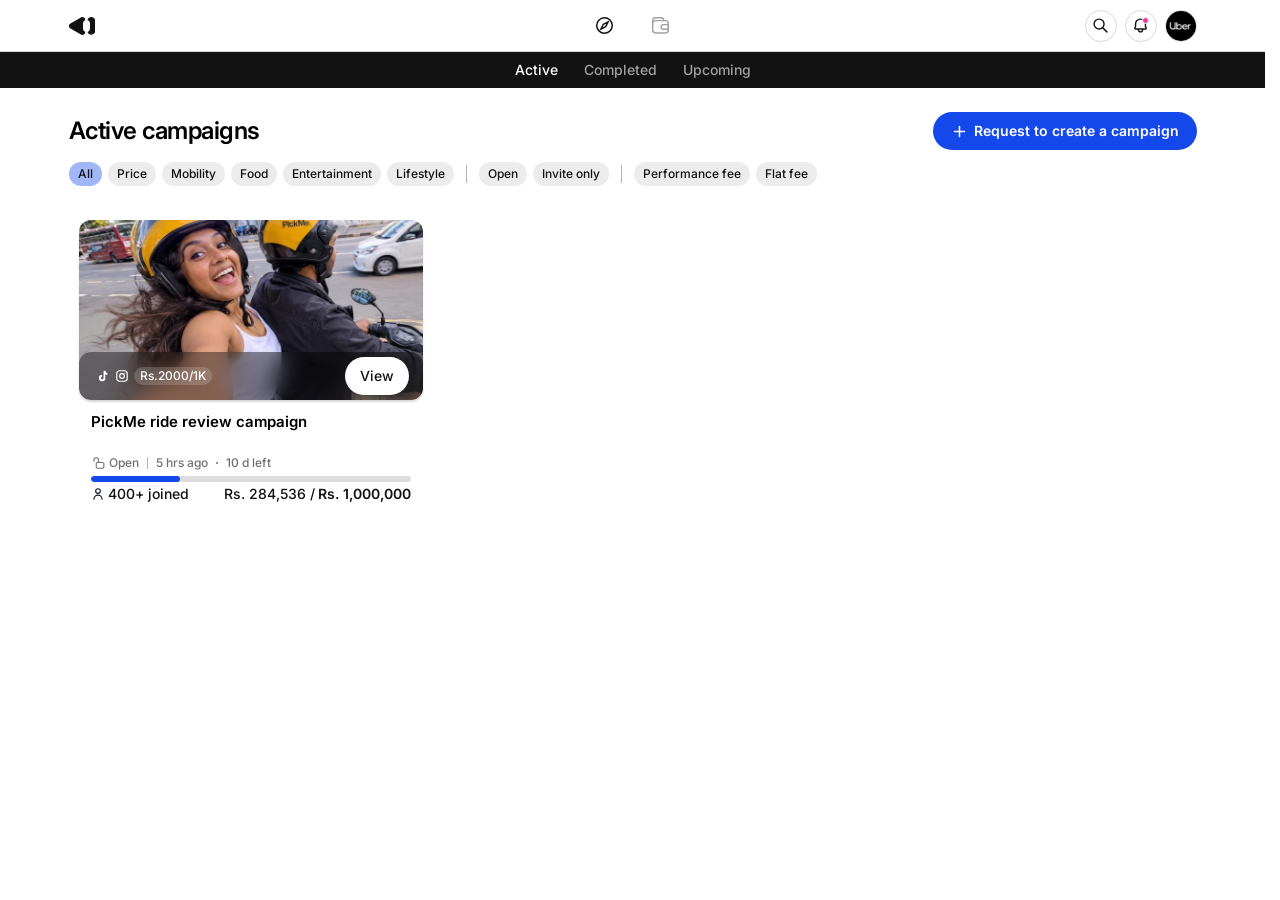
==== index.html @ 2b9e9739 "Show only the PickMe campaign The other campaigns stay in the data but are left out of the campaign " ====
<!DOCTYPE html>
<html lang="en">
<head>
<meta charset="UTF-8">
<meta name="viewport" content="width=device-width, initial-scale=1.0">
<title>Active campaigns — UGC Platform for Brands</title>
<link rel="preconnect" href="https://fonts.googleapis.com">
<link rel="preconnect" href="https://fonts.gstatic.com" crossorigin>
<link href="https://fonts.googleapis.com/css2?family=Inter:wght@400;500;600&display=swap" rel="stylesheet">
<style>
  /* =====================================================================
     Design tokens and scale — identical to the creator web app (main branch).
     ===================================================================== */
  :root{
    --grey-50:#fff; --grey-50-90:rgba(255,255,255,.9);
    --grey-100:#ececec; --grey-100-20:rgba(236,236,236,.2);
    --grey-200:#d9d9d9; --grey-400:#b3b3b3; --grey-500:#a0a0a0;
    --grey-600:#717171; --grey-700:#414141; --grey-800:#121212;
    --blue-100:#d0dafb; --blue-200:#a1b6f7; --blue-300:#7391f3; --blue-500:#1548eb; --blue-600:#123bbd; --blue-700:#0f2d8f;
    --pink-500:#f433ab;
    --font:'Inter',-apple-system,system-ui,sans-serif;

    /* desktop layout */
    --gutter:24px; --page:1128px; --header:52px; --shell:1128px;
    /* brand-only bar under the top menu (status tabs / blue notice) */
    --subbar:36px;
    /* Explore page width and gutter (same as the deployed creator web app on desktop) */
    --explore-page:1128px; --explore-gutter:24px;
    /* admin dashboard */
    --page-bg:#f6f6f6; --line:#e6e6e6; --good:#0a7d3e; --bad:#c8102e;
  }
  *{margin:0;padding:0;box-sizing:border-box;-webkit-font-smoothing:antialiased;}
  /* Reserve the scrollbar space on every page so short and long pages line up */
  html{scrollbar-gutter:stable;}
  body{background:var(--grey-50);color:var(--grey-800);font-family:var(--font);font-size:14px;line-height:20px;min-height:100dvh;}
  a{color:inherit;text-decoration:none;cursor:pointer;}
  button{font:inherit;color:inherit;background:none;border:0;cursor:pointer;}
  img{display:block;}
  svg{display:block;}

  /* Screen navigation transition — same signature as the creator app */
  @keyframes screenIn{from{opacity:0;transform:translateY(17px) scale(.988);filter:blur(5px);}to{opacity:1;transform:none;filter:blur(0);}}
  .nav-in{animation:screenIn .46s cubic-bezier(.16,1,.3,1) both;}
  @media(prefers-reduced-motion:reduce){.nav-in{animation:none;}}
  /* Phones get a "use a desktop" screen instead of the app; the mobile styles below are kept for later */
  .desk-only{display:none;}
  @media (max-width:767px){
    html{scrollbar-gutter:auto;}
    body>:not(.desk-only){display:none !important;}
    .desk-only{display:flex;flex-direction:column;align-items:center;justify-content:center;gap:12px;min-height:100vh;min-height:100dvh;padding:32px 24px;text-align:center;background:#fff;}
    .desk-only h1{font-size:22px;font-weight:600;line-height:28px;letter-spacing:-.015em;color:var(--grey-800);}
    .desk-only p{max-width:300px;font-size:15px;line-height:22px;color:var(--grey-600);}
  }

  /* ================= App shell: top menu ================= */
  .topbar{position:sticky;top:0;z-index:20;height:var(--header);display:grid;grid-template-columns:minmax(0,1fr) auto minmax(0,1fr);align-items:center;gap:16px;padding:0 max(var(--gutter),calc((100% - var(--shell)) / 2));
    background:var(--grey-50-90);-webkit-backdrop-filter:blur(16px);backdrop-filter:blur(16px);border-bottom:1px solid var(--grey-200);}
  .brand{grid-column:1;justify-self:start;display:flex;align-items:center;height:32px;color:var(--grey-800);border-radius:8px;transition:opacity .2s ease,transform .2s cubic-bezier(.16,1,.3,1);}
  .brand svg{height:18px;width:auto;aspect-ratio:269/184;}
  .brand:hover{opacity:.8;}
  .brand:active{transform:scale(.96);}
  .tnav{grid-column:2;display:flex;align-items:center;gap:4px;}
  .tnav a{width:52px;height:32px;border-radius:100px;display:flex;align-items:center;justify-content:center;color:var(--grey-500);transition:background .25s ease,color .25s ease,transform .2s cubic-bezier(.16,1,.3,1);}
  .tnav a svg{height:17px;width:auto;max-width:20px;}
  .tnav a:hover{background:var(--grey-100);color:var(--grey-700);}
  .tnav a.active{color:var(--grey-800);}
  .tnav a:active{transform:scale(.94);}
  .top-right{grid-column:3;justify-self:end;display:flex;align-items:center;gap:8px;}
  .hicon{width:32px;height:32px;border-radius:100px;display:flex;align-items:center;justify-content:center;color:var(--grey-800);position:relative;background:#fff;border:1px solid var(--grey-200);transition:background .25s ease,border-color .25s ease,transform .2s cubic-bezier(.16,1,.3,1);}
  .hicon:hover{background:var(--grey-100);}
  .hicon:active{transform:scale(.94);}
  .hicon.on{background:var(--grey-800);border-color:var(--grey-800);color:var(--grey-50);}
  .hicon svg{width:17px;height:17px;}
  .hicon[hidden]{display:none;}
  .tmenu{display:none;position:relative;}
  .tmenu-list{position:absolute;top:calc(100% + 8px);right:0;z-index:30;min-width:210px;padding:6px;display:flex;flex-direction:column;background:#fff;border:1px solid var(--grey-200);border-radius:12px;box-shadow:2px 4px 16px rgba(0,0,0,.12);
    opacity:0;visibility:hidden;transform:translateY(-4px) scale(.98);transform-origin:top right;transition:opacity .15s ease,transform .2s cubic-bezier(.16,1,.3,1),visibility 0s .2s;}
  .tmenu.open .tmenu-list{opacity:1;visibility:visible;transform:none;transition:opacity .15s ease,transform .2s cubic-bezier(.16,1,.3,1),visibility 0s;}
  .tmenu-list a{display:flex;align-items:center;gap:10px;min-height:44px;padding:0 12px;border-radius:8px;font-size:15px;font-weight:500;color:var(--grey-700);transition:background .2s ease;}
  .tmenu-list a:hover{background:var(--grey-100);}
  .tmenu-list a.on{color:var(--grey-800);font-weight:600;background:var(--grey-100);}
  .tmenu-list svg{width:18px;height:18px;flex-shrink:0;}
  .tmenu-list .badge-n{margin-left:auto;}
  .tmenu-list .badge-n[hidden]{display:none;}
  #tmenu-dot{top:4px;right:4px;}
  .tmenu.open #tmenu-dot{display:none;}
  .hicon .dot{position:absolute;top:6px;right:7px;width:7px;height:7px;border-radius:100px;background:var(--pink-500);border:1.5px solid #fff;}
  .top-av{display:block;width:32px;height:32px;border-radius:100px;object-fit:cover;border:1px solid var(--grey-200);transition:transform .2s cubic-bezier(.16,1,.3,1);}
  .top-av:active{transform:scale(.94);}
  .top-avlink{display:block;border-radius:100px;transition:box-shadow .25s ease;}
  .top-avlink:hover .top-av{border-color:var(--grey-400);}
  .top-avlink[aria-current]{box-shadow:0 0 0 2px #fff,0 0 0 3.5px var(--grey-800);}

  /* ================= Secondary bar: campaign status (same height rhythm as the top menu) ================= */
  .subnav{position:sticky;top:var(--header);z-index:19;height:var(--subbar);display:flex;align-items:center;justify-content:center;gap:4px;padding:0 var(--gutter);background:var(--grey-800);}
  .subnav a{height:26px;padding:0 11px;display:flex;align-items:center;font-size:14px;font-weight:500;line-height:20px;color:var(--grey-500);transition:color .25s ease,transform .2s cubic-bezier(.16,1,.3,1);}
  .subnav a:hover{color:var(--grey-200);}
  .subnav a.active{color:#fff;}
  .subnav a:active{transform:scale(.96);}

  /* On a campaign page the status bar becomes a blue notice */
  .viewbar{display:none;position:sticky;top:var(--header);z-index:19;min-height:var(--subbar);grid-template-columns:minmax(0,1fr) auto minmax(0,1fr);align-items:center;gap:12px;padding:0 max(var(--gutter),calc((100% - var(--shell)) / 2));background:var(--blue-500);font-size:14px;font-weight:500;line-height:20px;color:#fff;text-align:center;}
  .viewbar .msg{grid-column:2;}
  .viewbar-btn{grid-column:3;justify-self:end;display:inline-flex;align-items:center;height:26px;padding:0 11px;border:1px solid #fff;border-radius:100px;font-size:14px;font-weight:500;line-height:20px;color:#fff;white-space:nowrap;transition:background .25s ease,color .25s ease,transform .2s cubic-bezier(.16,1,.3,1);}
  .viewbar-btn:hover{background:#fff;color:var(--blue-500);}
  .viewbar-btn:active{transform:scale(.96);}
  body.viewing .subnav{display:none;}
  body.viewing .viewbar{display:grid;}

  .content{width:100%;max-width:calc(var(--page) + var(--gutter) * 2);margin:0 auto;padding:18px var(--gutter) 60px;}

  /* ================= Shared components ================= */
  .tags{display:flex;gap:9px;flex-wrap:wrap;}
  .tag{flex-shrink:0;padding:6px 9px;border-radius:100px;background:var(--grey-100);font-size:12px;font-weight:500;line-height:12px;color:var(--grey-800);white-space:nowrap;cursor:pointer;transition:background .25s ease,color .25s ease;}
  .tag.active{background:var(--blue-200);}
  .view-btn{background:var(--grey-50);padding:9px 15px;border-radius:100px;font-size:14px;font-weight:500;line-height:20px;color:var(--grey-800);box-shadow:2px 2px 9px rgba(0,0,0,.08);cursor:pointer;white-space:nowrap;flex-shrink:0;}

  .progress{height:6px;border-radius:100px;background:#ddd;overflow:hidden;}
  .progress .fill{height:6px;background:var(--blue-500);border-radius:12px;}

  /* Placeholder / empty state */
  .ph{display:flex;flex-direction:column;align-items:center;justify-content:center;text-align:center;padding:48px 24px;gap:9px;grid-column:1/-1;}
  .ph .tag2{background:var(--blue-100);color:var(--blue-700);font-size:12px;font-weight:600;padding:5px 9px;border-radius:100px;}
  .ph h2{font-size:20px;font-weight:600;color:var(--grey-800);line-height:27px;}
  .ph p{font-size:14px;line-height:20px;color:var(--grey-600);max-width:210px;}

  /* Skeleton while the feed loads */
  .sk{background:var(--grey-100);border-radius:8px;position:relative;overflow:hidden;}
  .sk::after{content:"";position:absolute;inset:0;transform:translateX(-100%);background:linear-gradient(90deg,transparent,rgba(255,255,255,.7),transparent);animation:shimmer 1.3s infinite;}
  @keyframes shimmer{to{transform:translateX(100%);}}
  .sk-card{display:flex;flex-direction:column;gap:6px;padding:9px;}
  .sk-card .img{height:180px;border-radius:12px;}
  .sk-card .l1{height:20px;width:80%;margin:12px 12px 0;}
  .sk-card .l2{height:12px;width:40%;margin:0 12px;}
  .sk-card .l3{height:6px;margin:3px 12px 12px;border-radius:100px;}

  /* ================= Campaign card ================= */
  .cardwrap{padding:9px;}
  .card-img{position:relative;height:180px;border-radius:12px;overflow:hidden;box-shadow:0 2px 2px rgba(0,0,0,.16);cursor:pointer;background:var(--grey-200);}
  .card-img>.photo{position:absolute;inset:0;width:100%;height:100%;object-fit:cover;}
  .overlaybar{position:absolute;bottom:0;left:0;right:0;height:48px;display:flex;align-items:center;justify-content:space-between;padding:0 14px 0 17px;}
  .overlaybar::before{content:"";position:absolute;inset:0;background:rgba(0,0,0,.4);border-radius:12px;z-index:0;-webkit-backdrop-filter:blur(12px);backdrop-filter:blur(12px);}
  .overlaybar>*{position:relative;z-index:1;}
  .details{display:flex;gap:5px;align-items:center;}
  .details svg{width:14px;height:14px;color:#fff;}
  .price-chip{background:var(--grey-100-20);padding:3px 6px;border-radius:12px;font-size:12px;font-weight:500;color:#fff;line-height:12px;}
  .card-content{display:flex;flex-direction:column;gap:6px;padding:12px;}
  /* Title always takes two lines so the time, progress bar and totals line up across cards */
  .card-content .ctitle{font-size:15px;font-weight:600;line-height:19px;height:38px;color:#000;cursor:pointer;display:-webkit-box;-webkit-box-orient:vertical;-webkit-line-clamp:2;line-clamp:2;overflow:hidden;}
  .card-time{display:flex;gap:8px;align-items:center;font-size:12px;font-weight:500;line-height:12px;color:var(--grey-600);}
  .card-time .dot{width:2px;height:2px;border-radius:4px;background:var(--grey-600);}
  .progress-group{display:flex;flex-direction:column;gap:3px;}
  /* Flat fee campaigns: one segment per slot (20 or fewer slots) */
  .slots{display:flex;gap:3px;height:6px;}
  .slots i{flex:1;min-width:0;border-radius:75px;background:#ddd;}
  .slots i.on{background:var(--blue-500);}
  .card-foot{display:flex;align-items:center;justify-content:space-between;font-size:14px;line-height:normal;}
  .card-foot .joined{display:flex;gap:3px;align-items:center;font-weight:500;color:var(--grey-800);}
  .card-foot .joined svg{width:14px;height:14px;color:#131927;}
  .card-foot .money{display:flex;gap:3px;align-items:center;white-space:nowrap;color:var(--grey-800);font-weight:500;}
  .card-foot .money b{font-weight:600;color:var(--grey-800);}

  /* ================= Explore: Campaigns ================= */
  .home{padding-top:6px;}
  .home-title{font-size:24px;font-weight:600;line-height:30px;letter-spacing:-.02em;color:#000;}
  /* Search reveals under the heading (toggled from the header search icon) */
  .home-search{display:grid;grid-template-rows:0fr;transition:grid-template-rows .45s cubic-bezier(.16,1,.3,1),margin-top .45s cubic-bezier(.16,1,.3,1);}
  .home-search>div{overflow:hidden;min-height:0;}
  .home-search .search{opacity:0;transform:translateY(-6px);transition:opacity .3s ease,transform .45s cubic-bezier(.16,1,.3,1);}
  .home-search.open{grid-template-rows:1fr;margin-top:12px;}
  .home-search.open .search{opacity:1;transform:none;}
  .search{display:flex;align-items:center;gap:9px;height:36px;margin:1px;padding:0 15px;border:1px solid var(--grey-400);border-radius:100px;background:#fff;transition:border-color .2s ease;}
  .search:focus-within{border-color:var(--blue-300);}
  .search svg{width:22px;height:22px;color:var(--grey-800);flex-shrink:0;}
  .search input{flex:1;min-width:0;width:100%;border:0;outline:0;background:none;font:500 14px var(--font);color:var(--grey-800);}
  .search input::placeholder{color:var(--grey-600);}
  .search input::-webkit-search-cancel-button{display:none;}
  .search kbd{font:500 12px/12px var(--font);color:var(--grey-500);padding:3px 6px;border-radius:4px;background:var(--grey-100);}
  .home .tags{margin-top:12px;gap:6px;align-items:center;}
  .home .tags .tag-sep{flex-shrink:0;width:1px;height:18px;margin:0 6px;background:var(--grey-400);}
  /* Access at the start of the timestamp line: open lock for Open, closed lock for Invite only */
  .card-access{display:flex;align-items:center;gap:4px;}
  .card-time .vsep{width:1px;height:12px;flex-shrink:0;background:var(--grey-400);}
  .card-access svg{width:14px;height:14px;flex-shrink:0;}
  .tag:active{transform:scale(.96);}

  body.explore{--page:var(--explore-page);--shell:var(--explore-page);--gutter:var(--explore-gutter);}
  .feedgrid{display:grid;grid-template-columns:repeat(3,minmax(0,1fr));gap:18px;margin-top:24px;}
  .feedgrid>.cardwrap,.feedgrid>.sk-card{background:#fff;border:1px solid transparent;border-radius:24px;}
  .feedgrid>.cardwrap{transition:transform .45s cubic-bezier(.16,1,.3,1),border-color .45s cubic-bezier(.16,1,.3,1);animation:cardIn .6s cubic-bezier(.16,1,.3,1) both;animation-delay:calc(var(--i,0) * 60ms);}
  .feedgrid>.cardwrap:hover{transform:translateY(-2px);border-color:var(--grey-200);}
  .feedgrid .view-btn{transition:transform .2s cubic-bezier(.16,1,.3,1);}
  .feedgrid .view-btn:active{transform:scale(.96);}
  @keyframes cardIn{from{opacity:0;transform:translateY(12px);}to{opacity:1;transform:none;}}
  @media(prefers-reduced-motion:reduce){.feedgrid>.cardwrap{animation:none;}}

  /* ================= Campaign page (middle column of the creator app's campaign page, main branch) ================= */
  .like-heart{cursor:pointer;display:flex;}
  .like-heart svg{transition:transform .2s ease;}
  .like-heart.liked path{fill:#FF6B4A;}
  .like-heart.liked svg{animation:heartpop .3s ease;}
  @keyframes heartpop{0%{transform:scale(1);}40%{transform:scale(1.3);}100%{transform:scale(1);}}
  .btn-questions{background:var(--blue-100);border:2px solid var(--blue-100);padding:9px 0;border-radius:8px;display:flex;align-items:center;justify-content:center;box-shadow:2px 2px 5px rgba(0,0,0,.08);cursor:pointer;width:100%;font-size:14px;font-weight:500;line-height:20px;color:var(--blue-700);}
  .cp-list{padding:12px;border-radius:8px;display:flex;flex-direction:column;gap:6px;width:100%;}
  .cp-list .row{display:flex;align-items:center;justify-content:space-between;gap:12px;font-size:14px;line-height:20px;}
  .cp-list .row .k{font-weight:500;color:var(--grey-600);}
  .cp-list .row .v{font-weight:600;color:var(--grey-800);text-align:right;white-space:nowrap;}
  .cp-list .div{height:1px;background:var(--grey-200);margin:3px 0;}
  .cp-list .social{display:flex;gap:6px;align-items:center;}
  .cp-list .social svg{width:16px;height:16px;color:var(--grey-800);}
  .wcard{background:#fff;border-radius:12px;filter:drop-shadow(2px 3px 2px rgba(0,0,0,.12));}
  .band{background:var(--grey-800);display:flex;flex-direction:column;}
  .sheet-b{background:var(--grey-50);border-radius:0 0 20px 20px;}
  .sheet-t{background:var(--grey-50);border-radius:20px 20px 0 0;}

  .cp{display:grid;grid-template-columns:minmax(0,555px);justify-content:center;align-items:start;margin:-18px auto -60px;}
  /* Main column sits between two full-height divider lines */
  .cp-main{border-left:1px solid var(--grey-200);border-right:1px solid var(--grey-200);padding-left:18px;padding-right:18px;}
  .cp-main{display:flex;flex-direction:column;min-width:0;padding-top:18px;padding-bottom:60px;}
  .cp-hero{position:relative;height:225px;border-radius:12px 12px 0 0;background:var(--grey-200);}
  .cp-brandpill{position:absolute;z-index:1;left:20px;bottom:-27px;width:54px;height:54px;border-radius:100px;border:3px solid #fff;overflow:hidden;background:#fff;}
  .cp-brandpill img{width:100%;height:100%;object-fit:cover;display:block;}
  .cp-hero>img{width:100%;height:100%;object-fit:cover;object-position:center 30%;border-radius:inherit;}
  .cp-details{display:flex;flex-direction:column;gap:9px;padding:39px 0 18px;}
  .cp-title{font-size:22px;font-weight:600;line-height:26px;letter-spacing:-.02em;color:var(--grey-800);}
  .cp-details>.cp-list{margin-top:9px;padding:6px 0 0;border-radius:0;}
  .cp-joined{display:flex;gap:6px;align-items:center;}
  .cp-avatars{display:flex;}
  .cp-avatars img{width:22px;height:22px;border-radius:12px;border:1.5px solid var(--grey-50);object-fit:cover;margin-left:-6px;background:#ddd;}
  .cp-avatars img:first-child{margin-left:0;}
  .cp-joined .count{font-size:14px;font-weight:500;color:var(--grey-600);}
  .cp-infotags{padding:18px 8px;display:flex;flex-direction:column;gap:12px;align-items:center;}
  .cp-infotags h3{font-size:15px;font-weight:600;line-height:19px;color:var(--grey-800);text-align:center;}
  .cp-tags{display:flex;flex-wrap:wrap;gap:6px;align-items:center;justify-content:center;}
  .cp-tag{background:var(--grey-200);display:flex;gap:3px;align-items:center;justify-content:center;padding:5px 9px;border-radius:100px;}
  .cp-tag svg{width:20px;height:20px;color:var(--grey-800);}
  .cp-tag span{font-size:12px;font-weight:500;line-height:12px;color:var(--grey-800);}
  .cp-event{display:flex;justify-content:center;padding:12px 18px;}
  .cp-event-card{display:flex;flex-direction:column;gap:9px;align-items:center;padding:12px 15px;}
  .cp-event-info{display:flex;flex-direction:column;align-items:center;}
  .cp-event-info .line{font-size:18px;font-weight:600;line-height:22px;color:var(--grey-50);text-align:center;}
  .cp-event-info .mut{color:var(--grey-500);}
  .cp-event-row{display:flex;gap:6px;align-items:center;justify-content:center;}
  .cp-event-ic{width:24px;height:24px;flex-shrink:0;color:var(--grey-50);}
  .cp-event-ic svg{width:24px;height:24px;}
  .cp-event-cta{display:flex;flex-direction:column;align-items:center;}
  .cp-event-cta .lbl{font-size:14px;font-weight:500;line-height:20px;color:var(--grey-500);}
  .cp-event-link{display:flex;gap:3px;align-items:center;cursor:pointer;}
  .cp-event-link span{font-size:14px;font-weight:500;line-height:20px;color:var(--blue-300);}
  .cp-event-link .ext{width:16px;height:16px;color:var(--blue-300);}
  .cp-event-link .ext svg{width:16px;height:16px;}
  .cp-reqs{padding:24px 18px 12px;display:flex;flex-direction:column;gap:24px;}
  .cp-reqs h3,.cp-createdby>h3{font-size:15px;font-weight:600;line-height:19px;color:#000;}
  .cp-sec{display:flex;flex-direction:column;gap:9px;}
  .cp-reqs p{font-size:14px;line-height:20px;color:#000;max-width:480px;}
  .cp-reqs h4{font-size:14px;font-weight:600;line-height:20px;color:var(--grey-600);margin-top:9px;}
  .cp-spec{display:grid;grid-template-columns:repeat(3,minmax(0,1fr));gap:9px;}
  .cp-spectile{background:var(--grey-100);border:1px solid var(--grey-200);border-radius:8px;padding:9px 12px;display:flex;flex-direction:column;gap:3px;}
  .cp-spectile .k{font-size:12px;line-height:16px;color:var(--grey-600);}
  .cp-spectile .v{font-size:14px;font-weight:600;line-height:20px;color:var(--grey-800);}
  .cp-plats{display:flex;flex-wrap:wrap;gap:6px;}
  .cp-plat{display:flex;gap:5px;align-items:center;padding:6px 11px;border-radius:100px;background:#fff;border:1px solid var(--grey-200);font-size:14px;font-weight:500;line-height:20px;color:var(--grey-800);}
  .cp-plat svg{width:18px;height:18px;}
  .cp-ctas{background:var(--blue-100);border-left:2px solid var(--blue-500);border-radius:0 8px 8px 0;padding:12px 15px;display:flex;flex-direction:column;gap:6px;}
  .cp-ctas p{font-style:italic;color:var(--grey-800);}
  .cp-restrict{list-style:none;counter-reset:r;display:flex;flex-direction:column;gap:8px;}
  .cp-restrict li{counter-increment:r;display:flex;gap:9px;align-items:center;font-size:14px;line-height:20px;color:var(--grey-800);}
  .cp-restrict li::before{content:counter(r);width:24px;height:24px;flex-shrink:0;border-radius:100px;background:var(--grey-100);border:1px solid var(--grey-200);display:flex;align-items:center;justify-content:center;font-size:12px;font-weight:500;color:var(--grey-600);}
  .cp-meta{display:flex;gap:6px 15px;align-items:center;flex-wrap:wrap;font-size:14px;font-weight:500;line-height:20px;color:var(--grey-600);}
  .cp-mi{display:flex;gap:5px;align-items:center;white-space:nowrap;}
  .cp-mi svg{width:16px;height:16px;}
  .cp-metaplat{display:flex;gap:9px;align-items:center;color:var(--grey-600);}
  .cp-metaplat svg{width:16px;height:16px;}
  .cp-createdby{display:flex;flex-direction:column;gap:12px;padding:24px 0 8px;}
  .cp-main>div:not(.band)>.cp-reqs{padding-left:0;padding-right:0;}
  .cp-creatorcard{display:grid;grid-template-columns:minmax(0,1fr) minmax(0,1fr);gap:12px;padding:6px 0 12px;}
  .cp-creatorcard .col{display:flex;flex-direction:column;gap:12px;}
  .cp-identity{display:flex;flex-direction:column;gap:12px;align-items:center;padding:12px 24px 3px;}
  .cp-identity .av{width:48px;height:48px;border-radius:100px;object-fit:cover;background:#fff;}
  .cp-idtext{display:flex;flex-direction:column;gap:6px;align-items:center;}
  .cp-identity .name{font-size:18px;font-weight:600;line-height:18px;color:var(--grey-800);}
  .cp-identity .since{font-size:12px;line-height:16px;color:var(--grey-600);}
  .cp-cdesc{padding:0 18px;font-size:14px;line-height:20px;color:#000;text-align:center;}
  .cp-stats{display:flex;align-items:center;justify-content:center;padding:12px 18px;}
  .cp-stat{display:flex;flex-direction:column;align-items:center;flex:1;}
  .cp-stat .big{font-size:18px;font-weight:600;color:var(--grey-800);}
  .cp-stat .lbl{font-size:14px;font-weight:500;line-height:20px;color:var(--grey-600);}
  .cp-stat-div{width:1px;height:29px;background:var(--grey-200);}
  .cp-cmetrics{display:flex;flex-direction:column;gap:6px;padding:18px 18px 6px 6px;}
  .cp-cmetrics .row{display:flex;align-items:center;justify-content:space-between;font-size:14px;line-height:20px;}
  .cp-cmetrics .row .k{font-weight:400;color:var(--grey-600);}
  .cp-cmetrics .row .v{font-weight:600;color:var(--grey-800);}
  .cp-cmetrics .div{height:1px;background:var(--grey-100);margin:3px 0;}
  .handles{display:flex;gap:12px;align-items:center;justify-content:center;flex-wrap:wrap;}
  .handle{display:flex;flex-direction:column;gap:3px;align-items:center;padding:6px;position:relative;flex-shrink:0;}
  .handle .pf{width:48px;height:48px;border-radius:100px;object-fit:cover;background:#fff;}
  .handle .badge{position:absolute;left:39px;top:0;background:#fff;padding:5px;border-radius:12px;display:flex;filter:drop-shadow(0 2px 1px rgba(0,0,0,.25));color:#121212;}
  .handle .badge svg{width:12px;height:12px;}
  .handle .fc{font-size:14px;font-weight:500;line-height:20px;color:#121212;}
  .cp-questions{padding:6px 18px 0 6px;}

  /* ================= Creator app's campaign details, scoped to the drawer (main branch of the creator web app) ================= */
  .cd-body .btn-primary{background:var(--blue-500);padding:9px 15px;border-radius:100px;display:flex;align-items:center;justify-content:center;box-shadow:2px 2px 5px rgba(0,0,0,.08);cursor:pointer;width:100%;font-size:14px;font-weight:500;line-height:20px;color:var(--grey-50);}
  .cd-body .btn-questions{background:var(--blue-100);border:2px solid var(--blue-100);padding:9px 0;border-radius:8px;display:flex;align-items:center;justify-content:center;box-shadow:2px 2px 5px rgba(0,0,0,.08);cursor:pointer;width:100%;font-size:14px;font-weight:500;line-height:20px;color:var(--blue-700);}
  .cd-body .cp-list{padding:12px;border-radius:12px;display:flex;flex-direction:column;gap:8px;width:100%;}
  .cd-body .cp-list .row{display:flex;align-items:center;justify-content:space-between;gap:16px;font-size:14px;line-height:20px;}
  .cd-body .cp-list .row .k{font-weight:500;color:var(--grey-600);}
  .cd-body .cp-list .row .v{font-weight:600;color:var(--grey-800);text-align:right;white-space:nowrap;}
  .cd-body .cp-list .div{height:1px;background:var(--grey-200);margin:0;}
  .cd-body .cp-list .social{display:flex;gap:8px;align-items:center;}
  .cd-body .cp-list .social svg{width:16px;height:16px;color:var(--grey-800);}
  .cd-body .wcard{background:#fff;border-radius:12px;filter:drop-shadow(2px 3px 2px rgba(0,0,0,.12));}
  .cd-body .band{background:var(--grey-800);display:flex;flex-direction:column;}
  .cd-body .sheet-b{background:var(--grey-50);border-radius:0 0 20px 20px;}
  .cd-body .sheet-t{background:var(--grey-50);border-radius:20px 20px 0 0;}
  .cd-body .cp{display:grid;grid-template-columns:minmax(0,1fr);column-gap:24px;row-gap:0;align-items:start;margin:-18px 0 -60px;}
  .cd-body .cp-main{display:flex;flex-direction:column;min-width:0;padding-bottom:24px;}
  .cd-body .cp-hero{position:relative;aspect-ratio:519/225;border-radius:12px;background:var(--grey-200);}
  .cd-body .cp-brandpill{position:absolute;z-index:1;left:20px;bottom:-38px;width:76px;height:76px;border-radius:100px;border:5px solid #fff;overflow:hidden;background:#fff;}
  .cd-body .cp-brandpill img{width:100%;height:100%;object-fit:cover;display:block;}
  .cd-body .cp-hero>img{position:absolute;inset:0;width:100%;height:100%;object-fit:cover;object-position:center 30%;border-radius:inherit;}
  .cd-body .cp-actions{display:flex;gap:8px;align-items:center;}
  .cd-body .cp-hero .cp-actions{position:absolute;z-index:1;top:12px;right:12px;}
  .cd-body .cp-hero .cp-round{width:36px;height:36px;border:0;box-shadow:0 2px 6px rgba(0,0,0,.16);}
  .cd-body .cp-hero .cp-round:hover{background:var(--grey-100);}
  .cd-body .cp-round{width:30px;height:30px;border-radius:100px;background:#fff;border:1px solid var(--grey-200);display:flex;align-items:center;justify-content:center;color:var(--grey-800);transition:background .2s ease,border-color .2s ease,transform .2s cubic-bezier(.16,1,.3,1);}
  .cd-body .cp-round svg{width:20px;height:20px;}
  .cd-body .cp-round:hover{background:var(--grey-100);border-color:var(--grey-400);}
  .cd-body .cp-round:active{transform:scale(.94);}
  .cd-body .cp-details{display:flex;flex-direction:column;gap:8px;padding:52px 0 0;}
  .cd-body .cp-title{font-size:22px;font-weight:600;line-height:26px;letter-spacing:-.02em;color:var(--grey-800);}
  .cd-body .cp-details>.cp-list{margin-top:16px;padding:12px 16px;border:1px solid var(--grey-200);border-radius:12px;}
  .cd-body .cp-joined{display:flex;gap:6px;align-items:center;background:var(--grey-100);padding:3px 12px 3px 3px;border-radius:100px;}
  .cd-body .cp-avatars{display:flex;}
  .cd-body .cp-avatars img{width:22px;height:22px;border-radius:12px;border:1.5px solid var(--grey-50);object-fit:cover;margin-left:-6px;background:#ddd;}
  .cd-body .cp-avatars img:first-child{margin-left:0;}
  .cd-body .cp-joined .count{font-size:14px;font-weight:500;color:var(--grey-600);}
  .cd-body .cp-infotags{padding:18px 8px;display:flex;flex-direction:column;gap:12px;align-items:center;}
  .cd-body .cp-infotags h3{font-size:15px;font-weight:600;line-height:19px;color:var(--grey-800);text-align:center;}
  .cd-body .cp-tags{display:flex;flex-wrap:wrap;gap:8px;align-items:center;justify-content:center;}
  .cd-body .cp-tag{background:var(--grey-100);display:flex;gap:4px;align-items:center;justify-content:center;padding:6px 12px 6px 8px;border-radius:100px;}
  .cd-body .cp-tag svg{width:16px;height:16px;color:var(--grey-800);}
  .cd-body .cp-tag span{font-size:12px;font-weight:500;line-height:12px;color:var(--grey-800);}
  .cd-body .cp-event{display:flex;justify-content:center;padding:12px 18px;}
  .cd-body .cp-event-card{display:flex;flex-direction:column;gap:9px;align-items:center;padding:12px 15px;}
  .cd-body .cp-event-info{display:flex;flex-direction:column;align-items:center;}
  .cd-body .cp-event-info .line{font-size:14px;font-weight:600;line-height:20px;color:var(--grey-50);text-align:center;}
  .cd-body .cp-event-info .mut{color:var(--grey-500);}
  .cd-body .cp-event-row{display:flex;gap:6px;align-items:center;justify-content:center;}
  .cd-body .cp-event-ic{width:24px;height:24px;flex-shrink:0;color:var(--grey-50);}
  .cd-body .cp-event-ic svg{width:24px;height:24px;}
  .cd-body .cp-event-cta{display:flex;flex-direction:column;align-items:center;}
  .cd-body .cp-event-cta .lbl{font-size:14px;font-weight:500;line-height:20px;color:var(--grey-500);}
  .cd-body .cp-event-link{display:flex;gap:3px;align-items:center;cursor:pointer;}
  .cd-body .cp-event-link span{font-size:14px;font-weight:500;line-height:20px;color:var(--blue-300);}
  .cd-body .cp-event-link .ext{width:16px;height:16px;color:var(--blue-300);}
  .cd-body .cp-event-link .ext svg{width:16px;height:16px;}
  .cd-body .cp-reqs{padding:24px 18px 12px;display:flex;flex-direction:column;gap:24px;}
  .cd-body .cp-reqs h3,.cd-body .cp-createdby>h3,.cd-body .cp-main>div:not(.band)>.cp-infotags h3{font-size:16px;font-weight:600;line-height:22px;color:var(--grey-800);}
  .cd-body .cp-sec{display:flex;flex-direction:column;gap:12px;}
  .cd-body .cp-reqs p{font-size:14px;line-height:20px;color:var(--grey-800);max-width:480px;}
  .cd-body .cp-reqs h4{font-size:14px;font-weight:600;line-height:20px;color:var(--grey-800);margin-top:12px;}
  .cd-body .cp-spec{display:grid;grid-template-columns:repeat(3,minmax(0,1fr));gap:8px;}
  .cd-body .cp-spectile{background:#fff;border:1px solid var(--grey-200);border-radius:12px;padding:12px;display:flex;flex-direction:column;gap:4px;}
  .cd-body .cp-spectile .k{font-size:12px;font-weight:500;line-height:16px;color:var(--grey-600);}
  .cd-body .cp-spectile .v{font-size:14px;font-weight:600;line-height:20px;color:var(--grey-800);}
  .cd-body .cp-plats{display:flex;flex-wrap:wrap;gap:8px;}
  .cd-body .cp-plat{display:flex;gap:6px;align-items:center;padding:6px 12px;border-radius:100px;background:#fff;border:1px solid var(--grey-200);font-size:14px;font-weight:500;line-height:20px;color:var(--grey-800);}
  .cd-body .cp-plat svg{width:16px;height:16px;}
  .cd-body .cp-ctas{background:var(--blue-100);border-left:2px solid var(--blue-500);border-radius:0 12px 12px 0;padding:12px 16px;display:flex;flex-direction:column;gap:8px;}
  .cd-body .cp-ctas p{font-style:italic;color:var(--grey-800);}
  .cd-body .cp-restrict{list-style:none;counter-reset:r;display:flex;flex-direction:column;gap:8px;}
  .cd-body .cp-restrict li{counter-increment:r;display:flex;gap:12px;align-items:center;font-size:14px;line-height:20px;color:var(--grey-800);}
  .cd-body .cp-restrict li::before{content:counter(r);width:24px;height:24px;flex-shrink:0;border-radius:100px;background:var(--grey-100);border:1px solid var(--grey-200);display:flex;align-items:center;justify-content:center;font-size:12px;font-weight:500;color:var(--grey-600);}
  .cd-body .cp-meta{display:flex;gap:8px 16px;align-items:center;flex-wrap:wrap;font-size:14px;font-weight:500;line-height:20px;color:var(--grey-600);}
  .cd-body .cp-mi{display:flex;gap:8px;align-items:center;white-space:nowrap;}
  .cd-body .cp-mi svg{width:16px;height:16px;}
  .cd-body .cp-mi .dot{width:4px;height:4px;border-radius:4px;background:var(--grey-400);flex-shrink:0;}
  .cd-body .cp-meta .vsep{width:1px;height:14px;background:var(--grey-400);flex-shrink:0;}
  .cd-body .cp-createdby{display:flex;flex-direction:column;gap:12px;padding:24px 0 0;}
  .cd-body .cp-join{padding-top:24px;}
  .cd-body .cp-main>div:not(.band)>.cp-reqs{padding-left:0;padding-right:0;}
  .cd-body .cp-main>div:not(.band)>.cp-infotags{padding:24px 0 0;align-items:flex-start;}
  .cd-body .cp-main>div:not(.band)>.cp-infotags .cp-tags{justify-content:flex-start;}
  .cd-body .cp-main>div:not(.band)>.cp-reqs{padding-top:24px;padding-bottom:0;}
  .cd-body .cp-creatorcard{filter:none;border:1px solid var(--grey-200);display:grid;grid-template-columns:minmax(0,1fr) minmax(0,1fr);gap:24px;padding:16px;}
  .cd-body .cp-creatorcard .col{display:flex;flex-direction:column;gap:16px;}
  .cd-body .cp-identity{display:flex;flex-direction:column;gap:12px;align-items:center;padding-top:8px;}
  .cd-body .cp-identity .av{width:48px;height:48px;border-radius:100px;object-fit:cover;background:#fff;}
  .cd-body .cp-idtext{display:flex;flex-direction:column;gap:4px;align-items:center;}
  .cd-body .cp-identity .name{font-size:16px;font-weight:600;line-height:22px;color:var(--grey-800);}
  .cd-body .cp-identity .since{font-size:12px;line-height:16px;color:var(--grey-600);}
  .cd-body .cp-cdesc{font-size:14px;line-height:20px;color:var(--grey-800);text-align:center;}
  .cd-body .cp-stats{display:flex;align-items:center;justify-content:center;padding:8px 0;}
  .cd-body .cp-stat{display:flex;flex-direction:column;align-items:center;flex:1;}
  .cd-body .cp-stat .big{font-size:16px;font-weight:600;line-height:22px;color:var(--grey-800);}
  .cd-body .cp-stat .lbl{font-size:12px;font-weight:500;line-height:16px;color:var(--grey-600);}
  .cd-body .cp-stat-div{width:1px;height:32px;background:var(--grey-200);}
  .cd-body .handles{display:flex;gap:12px;align-items:center;justify-content:center;flex-wrap:wrap;}
  .cd-body .handle{display:flex;flex-direction:column;gap:4px;align-items:center;padding:4px;position:relative;flex-shrink:0;}
  .cd-body .handle .pf{width:48px;height:48px;border-radius:100px;object-fit:cover;background:#fff;}
  .cd-body .handle .badge{position:absolute;left:39px;top:0;background:#fff;padding:5px;border-radius:12px;display:flex;filter:drop-shadow(0 2px 1px rgba(0,0,0,.25));color:#121212;}
  .cd-body .handle .badge svg{width:12px;height:12px;}
  .cd-body .handle .fc{font-size:12px;font-weight:500;line-height:16px;color:var(--grey-800);}
  .cd-body .cp-questions{margin-top:auto;}
  .cd-body .cp-questions .btn-questions{border-radius:100px;box-shadow:none;}
  /* Undo the brand creator page's own rules that would otherwise reach into the drawer */
  .cd-body .cp-main{border:0;}
  .cd-body .cp-hero{height:auto;}
  .cd-body .cp-identity{padding:8px 0 0;}
  .cd-body .cp-cdesc{padding:0;}
  .cd-body .cp-questions{padding:0;}

  /* ================= Campaign drawer: "View as creator" (same drawer as the creator app) ================= */
  .cdrawer{position:fixed;inset:0;z-index:40;}
  .cdrawer[hidden]{display:none;}
  .cd-scrim{position:absolute;inset:0;background:rgba(0,0,0,.4);opacity:0;transition:opacity .35s ease;}
  .cd-panel{position:absolute;top:0;right:0;bottom:0;width:min(1080px,calc(100% - 64px));background:var(--grey-50);display:flex;flex-direction:column;
    box-shadow:-8px 0 32px rgba(0,0,0,.16);transform:translateX(100%);transition:transform .45s cubic-bezier(.16,1,.3,1);outline:none;}
  .cdrawer.open .cd-scrim{opacity:1;}
  .cdrawer.open .cd-panel{transform:none;}
  /* Blue bar, like the creator view's notice: back to the admin view on the left, the notice centred */
  .cd-bar{flex-shrink:0;display:grid;grid-template-columns:minmax(0,1fr) auto minmax(0,1fr);align-items:center;gap:16px;height:52px;padding:0 24px;background:var(--blue-500);}
  .cd-back{justify-self:start;display:inline-flex;align-items:center;gap:6px;padding:6px 6px 6px 0;font-size:14px;font-weight:500;line-height:20px;color:var(--grey-200);transition:color .2s ease;}
  .cd-back svg{width:20px;height:20px;flex-shrink:0;transition:transform .25s cubic-bezier(.16,1,.3,1);}
  .cd-back:hover{color:#fff;}
  .cd-back:hover svg{transform:translateX(-2px);}
  .cd-as{font-size:14px;font-weight:500;line-height:20px;color:#fff;white-space:nowrap;}
  .cd-body{flex:1;overflow-y:auto;overscroll-behavior:contain;}
  .cd-body .cp.cp-solo{grid-template-columns:minmax(0,1fr) 320px;margin:0;}
  .cd-body .cp-solo .cp-main{grid-row:1;padding:24px 24px 32px;}
  .cd-body .cp-rail{grid-column:2;grid-row:1;align-self:stretch;border-left:1px solid var(--grey-200);padding:24px;display:flex;flex-direction:column;}
  .cd-body .cp-rail .cp-createdby{padding-top:0;}
  .cd-body .cp-rail .cp-creatorcard{display:flex;flex-direction:column;gap:16px;}
  .cd-body .cp-rail .cp-creatorcard .col{display:contents;}
  .cd-body .cp-rail .cp-questions{margin-top:0;align-self:stretch;}
  .cd-body .cp-rail .btn-questions{padding:9px 16px;text-align:center;}
  .cd-body .cp-rail .cp-join{padding-top:16px;}
  body.cdrawer-open{overflow:hidden;}
  @media (max-width:1023px){
    .cd-body .cp.cp-solo{grid-template-columns:minmax(0,1fr);}
    .cd-body .cp-rail{grid-column:1;grid-row:2;border-left:0;border-top:1px solid var(--grey-200);}
  }
  @media(prefers-reduced-motion:reduce){.cd-scrim,.cd-panel,.pd-panel{transition:none;}}

  /* ================= Creator profile drawer (from the right) ================= */
  .pdrawer{position:fixed;inset:0;z-index:40;}
  .pdrawer[hidden]{display:none;}
  .pdrawer.open .cd-scrim{opacity:1;}
  .pd-panel{position:absolute;top:0;right:0;bottom:0;width:min(440px,calc(100% - 64px));background:#fff;display:flex;flex-direction:column;
    box-shadow:-8px 0 32px rgba(0,0,0,.16);transform:translateX(100%);transition:transform .45s cubic-bezier(.16,1,.3,1);outline:none;}
  .pdrawer.open .pd-panel{transform:none;}
  /* Built from the dashboard's own parts: .dh heading, .hicon close, .adm-sec sections, .adm-creator rows, .adm-follow counts, .tiles */
  .pd-head{flex-shrink:0;align-items:center;padding:20px 24px;border-bottom:1px solid var(--line);}
  .pd-body{flex:1;overflow-y:auto;overscroll-behavior:contain;padding:24px 24px 32px;display:flex;flex-direction:column;gap:18px;}
  .pd-who{flex-direction:column;text-align:center;}
  .pd-panel .pd-who img{width:96px;height:96px;border-radius:100px;object-fit:cover;background:var(--grey-200);}
  .pd-panel .pd-who .name{margin-top:4px;font-size:20px;line-height:26px;}
  .pd-who .adm-handle:hover{color:var(--blue-500);text-decoration:underline;}
  .pd-who .adm-follow{justify-content:center;}
  .pd-body .tiles{grid-template-columns:repeat(2,minmax(0,1fr));gap:0;margin-top:0;}
  /* No boxes in the drawer: the two numbers sit side by side with a vertical line between them */
  .pd-body .tile{padding:4px 0 4px 20px;border:0;border-radius:0;}
  .pd-body .tile:first-child{padding-left:0;}
  .pd-body .tile+.tile{border-left:1px solid var(--line);}
  .pd-brands{display:flex;flex-direction:column;gap:12px;}
  .pd-brands img{border:1px solid var(--line);background:#fff;}

  /* ================= Admin dashboard: campaign card + sub menu on the left, section on the right ================= */
  body.dash{background:var(--page-bg);--subbar:0px;}
  body.dash .subnav{display:none;}
  .dsh{display:grid;grid-template-columns:264px minmax(0,1fr);gap:24px;align-items:start;padding-top:6px;}
  .dcard{background:#fff;border:1px solid var(--line);border-radius:12px;}
  .dsh-side{position:sticky;top:calc(var(--header) + var(--subbar) + 24px);overflow:hidden;}
  .dsh-cover{position:relative;height:92px;background:var(--grey-200);}
  .dsh-cover>img{width:100%;height:100%;object-fit:cover;object-position:center 35%;}
  .dsh-id{display:flex;flex-direction:column;align-items:flex-start;gap:8px;padding:18px;}
  .dsh-title{font-size:18px;font-weight:600;line-height:23px;letter-spacing:-.015em;color:var(--grey-800);text-wrap:balance;}
  /* Title with its timestamps tucked right under it */
  .dsh-head{display:flex;flex-direction:column;gap:4px;}
  /* Status, who can join and how creators are paid, one per line; markers share a 15px column so labels align */
  .dsh-terms{display:flex;flex-direction:column;align-items:flex-start;gap:6px;margin-top:4px;font-size:12px;font-weight:400;line-height:16px;color:var(--grey-800);}
  .dsh-terms span{display:inline-flex;align-items:center;gap:6px;}
  .dsh-terms svg{width:15px;height:15px;flex:none;color:var(--grey-600);}
  .dsh-when{display:flex;flex-wrap:wrap;align-items:center;gap:0 6px;font-size:12px;font-weight:500;line-height:16px;color:var(--grey-600);}
  .dsh-when i{width:3px;height:3px;border-radius:100px;background:currentColor;}
  /* Status as coloured text with a matching dot, no pill */
  .dsh-status{display:inline-flex;align-items:center;gap:6px;font-size:14px;font-weight:600;line-height:20px;color:var(--blue-500);text-transform:capitalize;}
  .dsh-status::before{content:"";width:8px;height:8px;border-radius:100px;background:currentColor;}
  .dsh-status.active{color:var(--good);}
  .dsh-status.completed{color:var(--grey-600);}
  .dsh-terms .dsh-status::before{margin:0 3.5px;}
  .dsh-viewas{display:inline-flex;align-items:center;gap:7px;height:34px;margin-top:6px;padding:0 15px 0 12px;border:1px solid var(--grey-800);border-radius:100px;font-size:14px;font-weight:600;color:var(--grey-800);transition:background .2s ease,transform .2s cubic-bezier(.16,1,.3,1);}
  .dsh-viewas svg{width:17px;height:17px;}
  .dsh-viewas:hover{background:var(--grey-100);}
  .dsh-viewas:active{transform:scale(.96);}
  .dsh-menu{display:flex;flex-direction:column;padding:8px 0;border-top:1px solid var(--line);}
  .dsh-menu a{display:flex;align-items:center;justify-content:space-between;gap:8px;min-height:44px;padding:0 18px 0 15px;border-left:3px solid transparent;font-size:15px;font-weight:500;line-height:20px;color:var(--grey-700);white-space:nowrap;transition:background .2s ease,color .2s ease;}
  .dsh-menu a:hover{background:var(--page-bg);color:var(--grey-800);}
  .dsh-menu a.on{border-left-color:var(--blue-500);color:var(--blue-600);font-weight:600;}
  .badge-n{min-width:20px;height:20px;padding:0 6px;border-radius:100px;display:inline-flex;align-items:center;justify-content:center;background:var(--pink-500);color:#fff;font-size:12px;font-weight:600;font-variant-numeric:tabular-nums;}

  .dsh-bar,.dsh-scrim,.dsh-close{display:none;}
  .dsh-main{display:flex;flex-direction:column;gap:18px;min-width:0;}
  .dsh-main>.dcard,#fin-month>.dcard{padding:24px;}
  .dh{display:flex;align-items:flex-start;justify-content:space-between;gap:12px;}
  .dh h2{font-size:20px;font-weight:600;line-height:26px;letter-spacing:-.015em;color:var(--grey-800);}
  .dh p{margin-top:2px;font-size:14px;line-height:20px;color:var(--grey-600);}
  .dh .count{font-size:14px;font-weight:500;color:var(--grey-600);white-space:nowrap;}
  /* Invitations: creator list with select all, tier filter and search, one row per creator */
  .inv-list{margin-top:18px;border:1px solid var(--line);border-radius:12px;}
  .collab-empty{margin-top:18px;padding:36px 18px;gap:12px;border:1px solid var(--line);border-radius:12px;}
  .collab-empty .ic{width:48px;height:48px;color:var(--grey-600);}
  .collab-empty .ic svg{width:100%;height:100%;}
  .collab-empty .btn{margin-top:6px;}
  .inv-bar{border-radius:11px 11px 0 0;}
  #inv-rows>:last-child{border-radius:0 0 11px 11px;}
  .inv-bar{display:flex;align-items:center;gap:16px;min-height:62px;padding:10px 12px 10px 18px;background:#f6f6f6;border-bottom:1px solid var(--line);}
  .inv-bar .an-plat-btn{background:none;color:var(--grey-800);padding:0 10px;}
  .inv-bar .an-plat-btn:hover{background:var(--grey-100);}
  .inv-bar .search{width:260px;flex-shrink:1;margin:0 0 0 auto;background:#fff;}
  .inv-bar .search svg{width:16px;height:16px;flex-shrink:0;color:var(--grey-600);}
  .inv-row{display:flex;align-items:center;gap:14px;min-height:76px;padding:12px 12px 12px 18px;background:#fff;}
  .inv-row+.inv-row{border-top:1px solid var(--line);}
  .inv-row img{width:42px;height:42px;flex-shrink:0;border-radius:50%;object-fit:cover;background:var(--grey-100);}
  .inv-row .t{flex:1;min-width:0;}
  .inv-row .t a{display:block;font-size:14px;font-weight:600;line-height:20px;color:var(--blue-500);overflow:hidden;text-overflow:ellipsis;white-space:nowrap;}
  .inv-row .t a:hover{text-decoration:underline;}
  /* Email and tier on one line: a long email shortens, the tier always shows */
  .inv-row .t .sub{display:flex;margin-top:1px;font-size:12px;line-height:16px;color:var(--grey-600);white-space:nowrap;}
  .inv-row .t .sub span:first-child{min-width:0;overflow:hidden;text-overflow:ellipsis;}
  .inv-row .t .sub span+span{flex-shrink:0;}
  /* Pending invites: label in the middle of the row, with a button to copy the invite link */
  .inv-pend{flex:1;display:flex;align-items:center;gap:6px;min-width:0;font-size:12px;line-height:16px;color:var(--grey-600);white-space:nowrap;}
  .inv-pend button{width:30px;height:30px;display:inline-flex;align-items:center;justify-content:center;border-radius:8px;color:var(--grey-700);transition:background .2s ease;}
  .inv-pend button:hover{background:var(--grey-100);}
  .inv-pend svg{width:18px;height:18px;}
  /* Flat fee campaigns: the amount agreed with each creator, in a fixed-width column after the pending invite */
  .inv-amt{width:120px;flex-shrink:0;text-align:right;white-space:nowrap;}
  .inv-amt b{display:block;font-size:14px;font-weight:600;line-height:20px;color:var(--grey-800);font-variant-numeric:tabular-nums;}
  .inv-amt span{display:block;margin-top:1px;font-size:12px;line-height:16px;color:var(--grey-600);}
  .inv-bar .an-plat+.an-plat{margin-left:-12px;}
  .inv-del{width:40px;height:40px;flex-shrink:0;display:inline-flex;align-items:center;justify-content:center;border:1px solid var(--line);border-radius:8px;background:#f6f6f6;color:var(--bad);transition:background .2s ease,border-color .2s ease;}
  .inv-del:hover{background:#fdecee;border-color:#f5c2c9;}
  .inv-del svg{width:18px;height:18px;}
  .inv-none{padding:36px 18px;background:#fff;text-align:center;font-size:14px;color:var(--grey-600);}
  .dlink{font-weight:600;color:var(--blue-500);}
  .dlink:hover{text-decoration:underline;}

  /* "Needs your attention" rows (dismissable, like LinkedIn's suggestions) */
  .att-list{display:flex;flex-direction:column;gap:12px;margin-top:18px;}
  .att{display:flex;align-items:flex-start;justify-content:space-between;gap:12px;padding:16px 18px;border:1px solid var(--line);border-radius:12px;}
  .att b{display:block;font-size:15px;font-weight:600;line-height:20px;color:var(--grey-800);}
  .att span{display:block;margin-top:3px;font-size:14px;line-height:20px;color:var(--grey-700);}
  .x-btn{width:30px;height:30px;margin:-5px -6px 0 0;flex-shrink:0;border-radius:100px;display:flex;align-items:center;justify-content:center;color:var(--grey-600);transition:background .2s ease,color .2s ease;}
  .x-btn svg{width:18px;height:18px;}
  .x-btn:hover{background:var(--grey-100);color:var(--grey-800);}

  /* Stat tiles */
  .tiles{display:grid;grid-template-columns:repeat(4,minmax(0,1fr));gap:12px;margin-top:18px;}
  .tile{display:flex;flex-direction:column;gap:2px;padding:16px;border:1px solid var(--line);border-radius:12px;text-align:left;transition:border-color .2s ease;}
  a.tile:hover,button.tile:hover{border-color:var(--grey-400);}
  .tile .n{font-size:24px;font-weight:600;line-height:32px;letter-spacing:-.02em;color:var(--grey-800);font-variant-numeric:tabular-nums;}
  .tile .l{font-size:14px;font-weight:600;line-height:20px;color:var(--grey-800);}
  a.tile .l{color:var(--blue-500);}
  .tile .d{margin-top:2px;font-size:12px;font-weight:500;line-height:16px;color:var(--grey-600);font-variant-numeric:tabular-nums;}
  .up{color:var(--good);} .down{color:var(--bad);}

  .brief{display:flex;flex-direction:column;gap:9px;margin-top:18px;}
  .brief h4{margin-top:9px;font-size:14px;font-weight:600;line-height:20px;color:var(--grey-600);}
  .brief p{font-size:14px;line-height:21px;color:var(--grey-800);max-width:620px;}
  .brief .cp-tags{justify-content:flex-start;}
  .brief .cp-tag{background:var(--grey-100);}

  /* Pending approvals: the original admin view (post fills the centre column, creator on the right), dashboard card on the left */
  /* Three columns with equal outer tracks so the post sits in the middle of the page */
  .dsh.pend{grid-template-columns:minmax(288px,1fr) auto minmax(0,1fr);gap:0;margin:-24px 0 -60px;padding-top:0;}
  .dsh.pend>.dsh-side{align-self:start;width:264px;margin:24px 24px 48px 0;}
  .pfeed{grid-column:2/4;display:grid;grid-template-columns:subgrid;}
  /* Feed of submissions: each one is a full-height row (post | creator), snapping like reels */
  html:has(.pfeed){scroll-snap-type:y mandatory;}
  .pitem{grid-column:1/-1;display:grid;grid-template-columns:subgrid;}
  .ppost{min-height:calc(100dvh - var(--header) - var(--subbar));display:flex;justify-content:center;scroll-snap-align:start;scroll-snap-stop:always;scroll-margin-top:calc(var(--header) + var(--subbar));}
  .pitem+.pitem .adm-center,.ppost+.ppost{border-top:1px solid var(--grey-200);}
  .adm-center{border-left:1px solid var(--grey-200);border-right:1px solid var(--grey-200);display:flex;flex-direction:column;}
  /* A creator's other-platform submission: the panel stays, only the per-platform bits crossfade */
  /* The hidden version is lifted out of the flow, so the panel takes the height of what is showing */
  .sw{position:relative;}
  .sw>*{min-width:0;transition:opacity .3s ease,visibility .3s;}
  .pitem[data-on="0"] .sw>[data-p="1"],.pitem[data-on="1"] .sw>[data-p="0"]{position:absolute;inset:0 0 auto;opacity:0;visibility:hidden;}
  .sw-av img.crop{object-position:50% 30%;transform:scale(1.35);}
  .sw-av>div{width:45px;height:45px;border-radius:100px;overflow:hidden;}
  .adm-phone{--w:calc((100dvh - var(--header) - var(--subbar)) * 9 / 16);width:min(var(--w),40vw);align-self:start;overflow:hidden;background:#000;}
  .adm-col{padding:30px 0 48px 24px;}
  .adm-right{min-width:0;}
  .adm-side{position:sticky;top:calc(var(--header) + var(--subbar) + 30px);display:flex;flex-direction:column;gap:18px;max-width:320px;}
  .btn{display:inline-flex;align-items:center;justify-content:center;gap:6px;height:38px;padding:0 18px;border-radius:100px;font-size:14px;font-weight:600;white-space:nowrap;transition:background .2s ease,border-color .2s ease,transform .2s cubic-bezier(.16,1,.3,1);}
  .btn svg{width:17px;height:17px;}
  .btn:active{transform:scale(.96);}
  .btn-pri{background:var(--blue-500);color:#fff;}
  .btn-pri:hover{background:var(--blue-600);}
  .btn-sec{border:1px solid var(--grey-400);color:var(--grey-800);}
  .btn-sec:hover{border-color:var(--grey-800);background:var(--grey-100);}

  /* Approved content grid */
  .aps{margin-top:24px;}
  .aps+.aps{padding-top:24px;border-top:1px solid var(--line);}
  .aps-h{display:flex;align-items:center;gap:6px;font-size:16px;font-weight:600;line-height:20px;color:var(--grey-800);}
  .aps-h svg{width:18px;height:18px;}
  .aps-h span{margin-left:auto;font-size:14px;font-weight:500;color:var(--grey-600);}
  .apg{display:grid;grid-template-columns:repeat(auto-fill,minmax(168px,1fr));gap:18px 12px;margin-top:12px;}
  .ap{display:flex;flex-direction:column;gap:9px;text-align:left;}
  .ap-media{position:relative;aspect-ratio:9/16;border-radius:12px;overflow:hidden;background:var(--grey-200);}
  .ap-media img{width:100%;height:100%;object-fit:cover;transition:transform .5s cubic-bezier(.16,1,.3,1);}
  .ap:hover .ap-media img{transform:scale(1.03);}
  .ap-media::after{content:"";position:absolute;inset:auto 0 0;height:64px;background:linear-gradient(transparent,rgba(0,0,0,.5));pointer-events:none;}
  .ap-kind{position:absolute;top:8px;left:8px;z-index:1;padding:2px 8px;border-radius:100px;font-size:12px;font-weight:600;line-height:16px;color:#fff;background:rgba(18,18,18,.45);-webkit-backdrop-filter:blur(12px);backdrop-filter:blur(12px);}
  .ap-kind.new{background:var(--blue-500);}
  .ap-views{position:absolute;left:10px;bottom:9px;z-index:1;display:flex;align-items:center;gap:4px;font-size:12px;font-weight:500;line-height:16px;color:#fff;font-variant-numeric:tabular-nums;}
  /* The eye only fills the middle of its 24px box, so 14px draws it at the height of the 12px numerals */
  .ap-views svg{width:14px;height:14px;}
  .ap-by{display:flex;align-items:center;gap:8px;min-width:0;}
  .ap-by img{width:24px;height:24px;border-radius:100px;object-fit:cover;flex-shrink:0;}
  .ap-by div{min-width:0;}
  .ap-by b{display:block;font-size:13px;font-weight:600;line-height:17px;color:var(--grey-800);white-space:nowrap;overflow:hidden;text-overflow:ellipsis;}
  .ap-by small{display:block;font-size:12px;font-weight:500;line-height:16px;color:var(--grey-600);}

  /* Analytics */
  .chart{position:relative;display:grid;grid-template-columns:auto minmax(0,1fr);gap:0 10px;margin-top:22px;}
  .chart-y{display:flex;flex-direction:column;justify-content:space-between;height:200px;margin-top:-8px;margin-bottom:-8px;font-size:12px;line-height:16px;color:var(--grey-600);text-align:right;font-variant-numeric:tabular-nums;}
  .chart-plot{position:relative;height:200px;display:flex;border-bottom:1px solid var(--grey-400);
    background:linear-gradient(var(--grey-100) 1px,transparent 1px) 0 0/100% 50%;}
  .chart-line{position:absolute;inset:0;width:100%;height:100%;overflow:visible;pointer-events:none;animation:lineIn .9s cubic-bezier(.16,1,.3,1) both;}
  .chart-line path{vector-effect:non-scaling-stroke;}
  .chart-line .ln{fill:none;stroke:var(--blue-500);stroke-width:2;stroke-linejoin:round;stroke-linecap:round;}
  .chart-line .ar{fill:url(#chart-fill);}
  @keyframes lineIn{from{clip-path:inset(0 100% 0 0);}to{clip-path:inset(0 0 0 0);}}
  /* One hit column per day: hover shows a guide line, the point and the value */
  .chart-col{position:relative;z-index:1;flex:1;height:100%;cursor:default;outline:0;}
  .chart-col::before{content:"";position:absolute;top:0;bottom:0;left:50%;border-left:1px dashed var(--grey-400);opacity:0;transition:opacity .15s ease;}
  .chart-col i{position:absolute;left:50%;bottom:var(--h);width:10px;height:10px;margin:0 0 -5px -5px;border-radius:100px;background:var(--blue-500);box-shadow:0 0 0 2px #fff;opacity:0;transform:scale(.6);transition:opacity .15s ease,transform .2s cubic-bezier(.16,1,.3,1);}
  .chart-col.r i{opacity:1;transform:none;}
  .chart-col:hover::before,.chart-col:focus-visible::before{opacity:1;}
  .chart-col:hover i,.chart-col:focus-visible i{opacity:1;transform:none;}
  .chart-tip{position:absolute;bottom:calc(var(--h) + 12px);left:50%;z-index:2;transform:translate(-50%,4px);padding:6px 10px;border-radius:8px;background:var(--grey-800);color:#fff;font-size:12px;line-height:16px;white-space:nowrap;opacity:0;pointer-events:none;transition:opacity .15s ease,transform .2s cubic-bezier(.16,1,.3,1);}
  /* Tooltips near either end anchor to that side so they never stick out past the card on narrow screens */
  .chart-col.tl .chart-tip{left:0;transform:translate(0,4px);}
  .chart-col.tr .chart-tip{left:auto;right:0;transform:translate(0,4px);}
  .chart-tip b{font-weight:600;font-variant-numeric:tabular-nums;}
  .chart-col:hover .chart-tip,.chart-col:focus-visible .chart-tip{opacity:1;transform:translate(-50%,0);}
  .chart-col.tl:hover .chart-tip,.chart-col.tl:focus-visible .chart-tip,.chart-col.tr:hover .chart-tip,.chart-col.tr:focus-visible .chart-tip{transform:none;}
  .ch-picks{display:flex;align-items:center;justify-content:space-between;gap:12px;margin-bottom:14px;}
  .ch-picks .an-plat:first-child .an-plat-menu{left:0;right:auto;}
  .chart-x{grid-column:2;display:flex;justify-content:space-between;margin-top:8px;font-size:12px;line-height:16px;color:var(--grey-600);}
  .an-plat{position:relative;}
  .an-plat-btn{display:inline-flex;align-items:center;gap:6px;height:36px;padding:0 14px 0 16px;border-radius:100px;background:var(--blue-500);color:#fff;font-size:14px;font-weight:600;line-height:20px;white-space:nowrap;transition:background .2s ease;}
  .an-plat-btn:hover{background:var(--blue-600);}
  .an-plat-btn:focus-visible{outline:2px solid var(--blue-500);outline-offset:2px;}
  .an-plat-btn svg{width:10px;height:10px;transition:transform .2s ease;}
  .an-plat.open .an-plat-btn svg{transform:rotate(180deg);}
  .an-plat-menu{position:absolute;top:calc(100% + 6px);right:0;z-index:5;min-width:160px;padding:6px;border:1px solid var(--line);border-radius:12px;background:#fff;box-shadow:0 8px 24px rgba(18,18,18,.12);
    opacity:0;transform:translateY(-4px);pointer-events:none;transition:opacity .15s ease,transform .2s cubic-bezier(.16,1,.3,1);}
  .an-plat.open .an-plat-menu{opacity:1;transform:none;pointer-events:auto;}
  .an-plat-menu button{display:flex;align-items:center;gap:8px;width:100%;padding:8px 10px;border-radius:8px;font-size:14px;font-weight:500;line-height:20px;color:var(--grey-800);text-align:left;}
  .an-plat-menu button:hover,.an-plat-menu button:focus-visible{background:var(--page-bg);outline:0;}
  .an-plat-menu button[aria-checked="true"]{font-weight:600;color:var(--blue-500);}
  .an-plat-menu svg{width:16px;height:16px;flex-shrink:0;}
  /* Positioned so absolutely placed children (the screen-reader header label) stay inside the scroll box */
  .tc-wrap{position:relative;margin-top:12px;overflow-x:auto;}
  .tc{width:100%;min-width:760px;border-collapse:collapse;font-size:12px;line-height:16px;}
  .tc th{padding:8px 0 8px 16px;white-space:nowrap;font-size:12px;font-weight:500;color:var(--grey-600);text-align:right;border-bottom:1px solid var(--line);}
  .tc th:first-child,.tc td:first-child{padding-left:0;text-align:left;}
  .tc .pl{text-align:left;}
  .tc .pls{display:flex;gap:8px;color:var(--grey-800);}
  .tc .pls svg{width:18px;height:18px;}
  .tc td{padding:10px 0 10px 16px;white-space:nowrap;text-align:right;color:var(--grey-800);font-weight:500;font-variant-numeric:tabular-nums;border-bottom:1px solid var(--line);}
  .tc tr:last-child td{border-bottom:0;}
  .tc .who{display:flex;align-items:center;gap:9px;font-weight:600;}
  .tc .who img{width:28px;height:28px;border-radius:100px;object-fit:cover;}
  /* Spend by campaign: titles wrap to two lines so the figures get the room */
  .tc-camp td:first-child{width:260px;white-space:normal;}
  .tc-camp .who img{flex-shrink:0;}
  .tc-camp .who a{display:-webkit-box;-webkit-line-clamp:2;-webkit-box-orient:vertical;overflow:hidden;}

  /* Inbox */
  .dsh-main>.ib{display:grid;grid-template-columns:280px minmax(0,1fr);height:min(640px,calc(100dvh - var(--header) - var(--subbar) - 48px));padding:0;overflow:hidden;}
  .ib-list{display:flex;flex-direction:column;border-right:1px solid var(--line);min-height:0;}
  .ib-list h2{padding:18px 18px 12px;font-size:20px;font-weight:600;line-height:26px;letter-spacing:-.015em;}
  .ib-scroll{overflow-y:auto;}
  .ib-item{display:flex;gap:10px;width:100%;padding:12px 18px 12px 15px;border-left:3px solid transparent;text-align:left;transition:background .2s ease;}
  .ib-item:hover{background:var(--page-bg);}
  .ib-item.on{border-left-color:var(--blue-500);background:var(--blue-100);background:color-mix(in srgb,var(--blue-100) 45%,#fff);}
  .ib-item img{width:40px;height:40px;border-radius:100px;object-fit:cover;flex-shrink:0;}
  .ib-item .t{flex:1;min-width:0;}
  .ib-item .r1{display:flex;justify-content:space-between;gap:6px;font-size:14px;line-height:20px;}
  .ib-item .r1 b{font-weight:600;color:var(--grey-800);white-space:nowrap;overflow:hidden;text-overflow:ellipsis;}
  .ib-item .r1 small{font-size:12px;font-weight:500;color:var(--grey-600);white-space:nowrap;}
  .ib-item .pv{display:flex;align-items:center;gap:6px;font-size:13px;line-height:18px;color:var(--grey-600);}
  .ib-item .pv span{flex:1;min-width:0;white-space:nowrap;overflow:hidden;text-overflow:ellipsis;}
  .ib-item.unread .pv span{color:var(--grey-800);font-weight:600;}
  .ib-item .udot{width:8px;height:8px;border-radius:100px;background:var(--blue-500);flex-shrink:0;}
  .ib-thread{display:flex;flex-direction:column;min-height:0;min-width:0;}
  .ib-head{display:flex;align-items:center;justify-content:space-between;gap:12px;padding:14px 18px;border-bottom:1px solid var(--line);}
  .ib-head .adm-creator img{width:40px;height:40px;}
  .ib-back{display:none;align-items:center;justify-content:center;width:36px;height:36px;margin-right:-4px;border-radius:100px;color:var(--grey-800);flex-shrink:0;transition:background .2s ease;}
  .ib-back:hover{background:var(--page-bg);}
  .ib-back svg{width:22px;height:22px;}
  .ib-msgs{flex:1;display:flex;flex-direction:column;gap:6px;padding:18px;overflow-y:auto;}
  .ib-day{align-self:center;margin:6px 0;font-size:12px;font-weight:500;color:var(--grey-500);}
  .bub{max-width:min(75%,440px);padding:9px 13px;border-radius:12px;font-size:14px;line-height:20px;}
  .bub.them{align-self:flex-start;background:var(--grey-100);color:var(--grey-800);border-bottom-left-radius:4px;}
  .bub.me{align-self:flex-end;background:var(--blue-500);color:#fff;border-bottom-right-radius:4px;}
  .bub.new{animation:bubIn .35s cubic-bezier(.16,1,.3,1) both;}
  @keyframes bubIn{from{opacity:0;transform:translateY(6px) scale(.98);}to{opacity:1;transform:none;}}
  .ib-form{display:flex;gap:8px;padding:12px 18px 16px;border-top:1px solid var(--line);}
  .ib-form input{flex:1;min-width:0;height:40px;padding:0 16px;border:1px solid var(--grey-400);border-radius:100px;outline:0;font:500 14px var(--font);color:var(--grey-800);background:#fff;transition:border-color .2s ease;}
  .ib-form input:focus{border-color:var(--blue-300);}
  .ib-form .btn{height:40px;}

  /* What's new: updates as a chat, grouped into sessions with their start time; scroll up for older ones */
  .dsh-main>.wn{display:flex;flex-direction:column;height:min(640px,calc(100dvh - var(--header) - var(--subbar) - 48px));padding:0;overflow:hidden;}
  .wn-msgs{flex:1;display:flex;flex-direction:column;gap:6px;padding:18px 24px;overflow-y:auto;}
  .wn-sess{display:flex;align-items:center;gap:12px;margin:18px 0 8px;font-size:12px;font-weight:600;line-height:16px;color:var(--grey-600);white-space:nowrap;}
  .wn-sess:first-child{margin-top:0;}
  .wn-sess::before,.wn-sess::after{content:"";flex:1;height:1px;background:var(--line);}
  .bub.act{display:flex;flex-direction:column;align-items:flex-start;gap:3px;padding:12px 14px;background:#fff;border:1px solid var(--line);}
  .bub.act b{font-weight:600;color:var(--grey-800);}
  .bub.act span{color:var(--grey-700);}
  .wn-go{display:inline-flex;align-items:center;height:32px;margin-top:6px;padding:0 14px;border-radius:100px;background:var(--blue-500);font-size:13px;font-weight:600;color:#fff;transition:background .2s ease,transform .2s cubic-bezier(.16,1,.3,1);}
  .wn-go:hover{background:var(--blue-600);}
  .wn-go:active{transform:scale(.96);}
  .wn .ib-form{padding:12px 24px 16px;}

  .dempty{display:flex;flex-direction:column;align-items:center;gap:6px;padding:36px 12px 18px;text-align:center;}
  .dempty b{font-size:16px;font-weight:600;line-height:22px;color:var(--grey-800);}
  .dempty span{max-width:320px;font-size:14px;line-height:20px;color:var(--grey-600);}

  .dsh>*{animation:admIn .6s cubic-bezier(.16,1,.3,1) both;}
  .dsh.stay>.dsh-side,.dsh.stay>.dsh-bar,.dsh.stay>.dsh-scrim{animation:none;}
  .dsh>:nth-child(2){animation-delay:60ms;} .dsh>:nth-child(3){animation-delay:120ms;}
  @keyframes admIn{from{opacity:0;transform:translateY(9px);}to{opacity:1;transform:none;}}

  /* Shared pieces from the original admin view (post, creator, caption, budget) */
  .adm-sec{display:flex;flex-direction:column;gap:8px;}
  .adm-sec+.adm-sec{padding-top:18px;border-top:1px solid var(--line);}
  .adm-eyebrow{font-size:14px;font-weight:600;line-height:20px;color:var(--grey-600);}

  /* Left: campaign */
  .adm-title{font-size:20px;font-weight:600;line-height:25px;letter-spacing:-.02em;color:var(--grey-800);text-wrap:balance;}
  .adm-meta{display:flex;flex-wrap:wrap;gap:5px 12px;font-size:14px;font-weight:500;line-height:20px;color:var(--grey-600);}
  .adm-meta span{display:flex;align-items:center;gap:5px;white-space:nowrap;}
  .adm-meta svg{width:16px;height:16px;}
  .adm-joined{display:flex;align-items:center;gap:8px;font-size:14px;font-weight:500;color:var(--grey-800);}
  .adm-joined .cp-avatars img{border-color:#fff;}
  .adm-joined b{font-weight:600;}
  /* Budget: spent and total over the bar, percent and remaining under it; figures match the stat tile numbers */
  .adm-budget{display:flex;flex-direction:column;gap:8px;margin-top:18px;font-variant-numeric:tabular-nums;}
  .adm-budget .row{display:flex;flex-wrap:wrap;align-items:baseline;justify-content:space-between;gap:4px 12px;}
  .adm-budget .row>:last-child{margin-left:auto;}
  .adm-budget .kv{display:flex;align-items:baseline;gap:8px;white-space:nowrap;font-size:14px;font-weight:500;line-height:20px;color:var(--grey-600);}
  .adm-budget .kv b,.adm-budget .pct{font-size:20px;font-weight:600;line-height:26px;letter-spacing:-.02em;color:var(--grey-800);}
  .adm-budget .pct{color:var(--blue-500);}
  .adm-bar{height:6px;border-radius:100px;background:var(--grey-100);overflow:hidden;}
  .adm-budget .adm-bar{height:10px;}
  .adm-bar i{display:block;height:100%;width:var(--p);border-radius:inherit;background:var(--blue-500);transform-origin:left;animation:barIn .9s cubic-bezier(.16,1,.3,1) .15s both;}
  @keyframes barIn{from{transform:scaleX(0);}to{transform:scaleX(1);}}

  /* Centre: the post, framed like a phone */
  .adm-screen{position:relative;aspect-ratio:9/16;overflow:hidden;background:#111;touch-action:pan-y;user-select:none;-webkit-user-select:none;}
  .adm-screen img{width:100%;height:100%;object-fit:cover;display:block;pointer-events:none;-webkit-user-drag:none;}
  /* Scroll-edge scrim instead of a hard bar, so the label stays legible over any photo */
  /* Dark, blurred scrims at both ends: the blur fades out with the gradient so there's no hard edge */
  .adm-screen::before,.adm-screen::after{content:"";position:absolute;left:0;right:0;z-index:2;pointer-events:none;-webkit-backdrop-filter:blur(14px);backdrop-filter:blur(14px);}
  .adm-screen::before{top:0;height:96px;background:linear-gradient(rgba(0,0,0,.55),transparent);-webkit-mask-image:linear-gradient(#000 30%,transparent);mask-image:linear-gradient(#000 30%,transparent);}
  .adm-plat{position:absolute;top:12px;left:12px;right:56px;z-index:3;display:flex;align-items:center;gap:6px;font-size:14px;font-weight:500;line-height:20px;color:rgba(255,255,255,.85);pointer-events:none;}
  .adm-plat svg{width:16px;height:16px;flex-shrink:0;color:#fff;}
  .adm-plat span{white-space:nowrap;overflow:hidden;text-overflow:ellipsis;}
  .adm-plat b{font-weight:600;color:#fff;}
  /* Approve / Reject sit on the post, over a bottom scrim; reel controls and carousel dots ride above them */
  .adm-screen::after{bottom:0;height:150px;background:linear-gradient(transparent,rgba(0,0,0,.6));-webkit-mask-image:linear-gradient(transparent,#000 70%);mask-image:linear-gradient(transparent,#000 70%);}
  .adm-act{position:absolute;left:12px;right:12px;bottom:14px;z-index:4;display:flex;gap:8px;}
  .adm-act .btn{flex:1;height:42px;}
  /* Approve and Reject hold for 30 s: one full-width button whose fill drains; clicking it undoes */
  .adm-timer{position:relative;overflow:hidden;background:rgba(21,72,235,.45);font-variant-numeric:tabular-nums;}
  .adm-timer:hover{background:rgba(21,72,235,.6);}
  .adm-timer em{font-style:normal;font-weight:500;opacity:.8;}
  .adm-timer::before{content:"";position:absolute;inset:0;background:var(--blue-500);transform-origin:left;animation:admDrain var(--dur) linear var(--delay) forwards;}
  .adm-timer span{position:relative;}
  .adm-timer.rej{background:rgba(18,18,18,.4);border:1px solid rgba(255,255,255,.35);-webkit-backdrop-filter:blur(16px) saturate(160%);backdrop-filter:blur(16px) saturate(160%);}
  .adm-timer.rej::before{background:rgba(255,255,255,.28);}
  .adm-timer.rej:hover{background:rgba(18,18,18,.6);}
  @keyframes admDrain{from{transform:scaleX(1);}to{transform:scaleX(0);}}
  @media(prefers-reduced-motion:reduce){.adm-timer::before{animation:none;}}
  .btn-glass{color:#fff;background:rgba(18,18,18,.4);border:1px solid rgba(255,255,255,.35);-webkit-backdrop-filter:blur(16px) saturate(160%);backdrop-filter:blur(16px) saturate(160%);}
  .btn-glass:hover{background:rgba(18,18,18,.6);}
  .adm-count{position:absolute;top:11px;right:11px;z-index:3;padding:2px 8px;border-radius:100px;font-size:12px;font-weight:600;line-height:16px;color:#fff;background:rgba(18,18,18,.45);-webkit-backdrop-filter:blur(12px) saturate(160%);backdrop-filter:blur(12px) saturate(160%);font-variant-numeric:tabular-nums;}

  /* Reel */
  .reel-frame{position:absolute;inset:0;}
  .reel-frame img{transform-origin:50% 40%;animation:reelDrift 15s linear infinite;}
  .adm-screen.paused .reel-frame img{animation-play-state:paused;}
  @keyframes reelDrift{from{transform:scale(1);}to{transform:scale(1.08);}}
  .reel-hit{position:absolute;inset:0;z-index:1;cursor:pointer;}
  .reel-icon{position:absolute;left:50%;top:50%;z-index:3;width:54px;height:54px;margin:-27px 0 0 -27px;border-radius:100px;display:flex;align-items:center;justify-content:center;color:#fff;
    background:rgba(18,18,18,.4);-webkit-backdrop-filter:blur(16px) saturate(160%);backdrop-filter:blur(16px) saturate(160%);opacity:0;transform:scale(.8);pointer-events:none;transition:opacity .2s ease,transform .35s cubic-bezier(.2,.9,.3,1);}
  .reel-icon svg{width:24px;height:24px;}
  .adm-screen.paused .reel-icon{opacity:1;transform:scale(1);}
  .adm-screen.flash .reel-icon{opacity:1;transform:scale(1);}
  .reel-mute{position:absolute;right:11px;bottom:68px;z-index:3;width:28px;height:28px;border-radius:100px;display:flex;align-items:center;justify-content:center;color:#fff;
    background:rgba(18,18,18,.4);-webkit-backdrop-filter:blur(12px);backdrop-filter:blur(12px);transition:transform .1s ease-out;}
  .reel-mute svg{width:15px;height:15px;}
  .reel-mute:active{transform:scale(.9);}
  .reel-progress{position:absolute;left:11px;right:48px;bottom:81px;z-index:3;height:3px;border-radius:100px;background:rgba(255,255,255,.35);overflow:hidden;pointer-events:none;}
  .reel-progress i{display:block;height:100%;width:100%;background:#fff;transform-origin:left;transform:scaleX(0);}

  /* Carousel */
  .car-track{position:absolute;inset:0;display:flex;will-change:transform;cursor:grab;}
  .car-track.dragging{cursor:grabbing;}
  .car-slide{flex:0 0 100%;height:100%;}
  .car-dots{position:absolute;left:0;right:0;bottom:70px;z-index:3;display:flex;justify-content:center;gap:5px;pointer-events:none;}
  /* No review buttons (approved feed): the controls drop to the bottom edge, the mute button centred on the progress line */
  .adm-screen:not(:has(.adm-act)) .reel-mute{bottom:12px;}
  .adm-screen:not(:has(.adm-act)) .reel-progress{bottom:24.5px;}
  .adm-screen:not(:has(.adm-act)) .car-dots{bottom:16px;}
  .adm-screen:not(:has(.adm-act))::after{height:96px;}
  .car-dots i{width:5px;height:5px;border-radius:100px;background:rgba(255,255,255,.5);transition:background .25s ease,width .35s cubic-bezier(.2,.9,.3,1);}
  .car-dots i.on{width:14px;background:#fff;}
  .car-nav{position:absolute;top:50%;z-index:3;width:28px;height:28px;margin-top:-14px;border-radius:100px;display:flex;align-items:center;justify-content:center;color:var(--grey-800);
    background:rgba(255,255,255,.75);-webkit-backdrop-filter:blur(12px) saturate(160%);backdrop-filter:blur(12px) saturate(160%);box-shadow:0 2px 8px rgba(0,0,0,.18);opacity:0;transition:opacity .2s ease,transform .1s ease-out;}
  .car-nav svg{width:17px;height:17px;}
  .car-nav.prev{left:9px;} .car-nav.next{right:9px;transform:scaleX(-1);}
  .adm-screen:hover .car-nav:not([disabled]),.car-nav:focus-visible{opacity:1;}
  .car-nav:active{transform:scale(.9);} .car-nav.next:active{transform:scaleX(-1) scale(.9);}
  .car-nav[disabled]{pointer-events:none;}

  /* Right: creator */
  .adm-creator{display:flex;align-items:center;gap:11px;}
  .adm-creator img{width:45px;height:45px;border-radius:100px;object-fit:cover;background:var(--grey-200);flex-shrink:0;}
  .adm-creator .name{font-size:16px;font-weight:600;line-height:20px;letter-spacing:-.012em;color:var(--grey-800);}
  .adm-creator .adm-handle{font-size:14px;font-weight:500;line-height:20px;color:var(--grey-600);}
  .adm-follow{display:flex;flex-wrap:wrap;align-items:center;gap:6px 8px;font-size:14px;font-weight:500;line-height:20px;color:var(--grey-800);}
  .adm-follow>i{width:3px;height:3px;border-radius:100px;background:var(--grey-800);}
  .adm-follow>em{font-style:normal;}
  .adm-follow span{display:flex;align-items:center;gap:5px;font-size:14px;font-weight:600;line-height:20px;color:var(--grey-800);font-variant-numeric:tabular-nums;}
  .adm-follow span em{font-style:normal;font-weight:500;color:var(--grey-600);}
  .adm-follow svg{width:15px;height:15px;}
  .adm-caption{font-size:14px;line-height:21px;color:var(--grey-800);white-space:pre-line;}
  .adm-caption .tag{all:unset;color:var(--blue-600);font-weight:500;}
  .adm-posted{font-size:12px;font-weight:500;line-height:16px;color:var(--grey-500);}
  .adm-bio{font-size:14px;line-height:21px;color:var(--grey-700);}

  @media(prefers-reduced-motion:reduce){
    .dsh>*,.adm-bar i,.chart-line,.bub.new{animation:none;}
    .reel-frame img{animation:none;}
    .reel-icon,.car-dots i{transition:opacity .2s ease;}
  }
  @media(prefers-reduced-transparency:reduce){
    .adm-count,.reel-icon,.reel-mute,.btn-glass{background:rgba(18,18,18,.85);-webkit-backdrop-filter:none;backdrop-filter:none;}
    .car-nav{background:#fff;-webkit-backdrop-filter:none;backdrop-filter:none;}
  }

  /* ================= Notifications page ================= */
  .nt-page{max-width:640px;margin:0 auto;padding-top:6px;}
  .nt-head{display:flex;align-items:center;justify-content:space-between;gap:12px;}
  .nt-head .count{margin-top:4px;font-size:14px;font-weight:500;line-height:20px;color:var(--grey-600);}
  .nt-markall{flex-shrink:0;height:32px;padding:0 12px;border:1px solid var(--grey-200);border-radius:100px;background:#fff;font:500 14px/20px var(--font);color:var(--grey-800);cursor:pointer;transition:background .25s ease,transform .2s cubic-bezier(.16,1,.3,1);}
  .nt-markall:hover{background:var(--grey-100);}
  .nt-markall:active{transform:scale(.96);}
  .nt-markall:disabled{opacity:.4;cursor:default;background:#fff;transform:none;}
  .nt-group{margin-top:24px;font-size:12px;font-weight:600;line-height:16px;letter-spacing:.04em;text-transform:uppercase;color:var(--grey-600);}
  .nt-list{display:flex;flex-direction:column;gap:4px;margin-top:8px;}
  .nt-item{position:relative;display:flex;gap:12px;align-items:flex-start;width:100%;padding:12px 36px 12px 12px;border:1px solid transparent;border-radius:12px;background:none;text-align:left;font:inherit;cursor:pointer;transition:background .25s ease,border-color .25s ease;}
  .nt-item:hover{background:var(--grey-100);}
  .nt-item.unread{background:#eef2fe;border-color:var(--blue-100);}
  .nt-item.unread:hover{background:#e3e9fd;}
  .nt-item.unread::after{content:"";position:absolute;top:50%;right:16px;width:8px;height:8px;margin-top:-4px;border-radius:100px;background:var(--blue-500);}
  .nt-logo{width:40px;height:40px;border-radius:100px;object-fit:cover;flex-shrink:0;background:var(--grey-100);border:1px solid var(--grey-200);}
  .nt-body{flex:1;min-width:0;display:flex;flex-direction:column;gap:4px;}
  .nt-text{font-size:14px;line-height:20px;color:var(--grey-600);font-weight:400;}
  .nt-text b{font-weight:500;color:var(--grey-700);}
  .nt-item.unread .nt-text{color:var(--grey-800);}
  .nt-item.unread .nt-text b{font-weight:600;color:var(--grey-800);}
  .nt-time{font-size:12px;font-weight:500;line-height:16px;color:var(--grey-500);font-variant-numeric:tabular-nums;}
  .nt-item.unread .nt-time{color:var(--blue-600);}
  .hicon .dot[hidden]{display:none;}
  body.notifs .subnav{display:none;}

  .toast{position:fixed;left:50%;bottom:24px;z-index:60;transform:translate(-50%,12px);opacity:0;pointer-events:none;background:var(--grey-800);color:var(--grey-50);
    padding:9px 15px;border-radius:100px;font-size:14px;font-weight:500;box-shadow:2px 2px 9px rgba(0,0,0,.16);transition:opacity .25s ease,transform .35s cubic-bezier(.16,1,.3,1);}
  .toast.show{opacity:1;transform:translate(-50%,0);}

  /* ================= Financials: built from the campaign dashboard's pieces (dsh, dcard, tiles, adm-budget, chart, tc) ================= */
  /* Wallet: balance, total spent and this month's spend as three wider tiles */
  .fin3{grid-template-columns:repeat(3,minmax(0,1fr));}
  /* Left card: wallet balance under the heading, label above a large figure */
  .fin-bal{display:flex;flex-direction:column;gap:2px;}
  .fin-bal span{font-size:13px;font-weight:500;line-height:18px;color:var(--grey-600);}
  .fin-bal b{font-size:24px;font-weight:600;line-height:32px;letter-spacing:-.02em;color:var(--grey-800);font-variant-numeric:tabular-nums;}
  /* The balance is the figure that matters most: its number in the primary blue */
  .tile.hl .n{color:var(--blue-500);}
  .fin3 .n{white-space:nowrap;}
  /* Small laptops: the main column is narrow, so the rupee figures take the phone size */
  @media (min-width:1024px) and (max-width:1279px){.fin3 .n{font-size:18px;line-height:24px;letter-spacing:-.015em;}}
  /* Monthly chart: the analytics chart frame with a pair of bars per month */
  .fchart .chart-plot{gap:0;}
  .fchart .chart-col{display:flex;align-items:flex-end;justify-content:center;gap:4px;cursor:pointer;}
  .fchart .chart-col::before{display:none;}
  .fchart .chart-col:hover,.fchart .chart-col:focus-visible{background:rgba(18,18,18,.03);}
  .fchart .chart-col b.bar{width:min(22px,30%);height:var(--b);border-radius:4px 4px 0 0;background:var(--grey-200);transform-origin:bottom;animation:barUp .8s cubic-bezier(.16,1,.3,1) both;transition:background .2s ease;}
  .fchart .chart-col b.bar.sp{background:var(--blue-200);}
  .fchart .chart-col.on b.bar{background:var(--grey-400);}
  .fchart .chart-col.on b.bar.sp{background:var(--blue-500);}
  @keyframes barUp{from{transform:scaleY(0);}to{transform:none;}}
  .fchart .chart-x{justify-content:space-around;}
  .fchart .chart-x .on{color:var(--grey-800);font-weight:600;}
  /* The hover readout sits in a fixed row above the plot, not over the bars */
  .fchart{margin-top:52px;}
  .fchart .chart-tip{bottom:calc(100% + 10px);}
  .dcard>.fleg{justify-content:center;margin-top:16px;}
  .fday-head{display:flex;flex-direction:column;gap:2px;margin-top:28px;}
  .fday-head b{font-size:16px;font-weight:600;line-height:22px;color:var(--grey-800);}
  .fday-head span{font-size:14px;line-height:20px;color:var(--grey-600);}
  .fday .chart-col:not([tabindex])::before{display:none;}
  /* Month picker above the month's cards: a year stepper over a grid of months */
  .mp-bar{display:flex;margin-bottom:-6px;}
  #fin-month{display:contents;}
  .mp .mp-menu{left:0;right:auto;width:248px;}
  .mp-yr{display:flex;align-items:center;justify-content:space-between;padding:2px 2px 8px;}
  .mp-yr b{font-size:14px;font-weight:600;line-height:20px;color:var(--grey-800);}
  .mp-menu .mp-yr button{width:32px;height:32px;padding:0;justify-content:center;border-radius:100px;}
  .mp-yr button svg{width:10px;height:10px;transform:rotate(90deg);}
  .mp-yr button[data-mp-y="1"] svg{transform:rotate(-90deg);}
  .mp-grid{display:grid;grid-template-columns:repeat(3,1fr);gap:4px;}
  .mp-menu .mp-grid button{justify-content:center;}
  .mp-menu .mp-grid button[aria-checked="true"]{background:var(--blue-500);color:#fff;}
  .mp-menu button:disabled{color:var(--grey-400);background:none;cursor:default;}
  .fleg{display:flex;gap:16px;font-size:12px;font-weight:500;line-height:16px;color:var(--grey-600);}
  .fleg span{display:flex;align-items:center;gap:6px;}
  .fleg i{width:10px;height:10px;border-radius:3px;background:var(--grey-400);}
  .fleg i.sp{background:var(--blue-500);}
  /* Spend by campaign: one row per campaign with a budget-style bar */
  .fsp{display:flex;flex-direction:column;gap:14px;margin-top:18px;}
  .fsp-row{display:grid;grid-template-columns:minmax(0,1fr) auto;gap:6px 12px;align-items:center;font-variant-numeric:tabular-nums;}
  .fsp-row .who{display:flex;align-items:center;gap:9px;min-width:0;font-size:14px;font-weight:600;line-height:20px;color:var(--grey-800);}
  .fsp-row .who img{width:28px;height:28px;border-radius:100px;object-fit:cover;flex-shrink:0;}
  .fsp-row .who span{white-space:nowrap;overflow:hidden;text-overflow:ellipsis;}
  .fsp-row .who:hover span{text-decoration:underline;}
  .fsp-row .amt{font-size:14px;font-weight:600;line-height:20px;color:var(--grey-800);white-space:nowrap;}
  .fsp-row .amt small{margin-left:6px;font-size:12px;font-weight:500;color:var(--grey-600);}
  .fsp-row .adm-bar{grid-column:1/-1;}
  /* Add funds: bank details as the brief's spec tiles, each one copies its value */
  button.cp-spectile{position:relative;text-align:left;padding-right:36px;transition:border-color .2s ease;}
  button.cp-spectile:hover{border-color:var(--grey-400);}
  button.cp-spectile svg{position:absolute;top:10px;right:10px;width:16px;height:16px;color:var(--grey-600);}
  .ff{display:flex;flex-direction:column;gap:14px;margin-top:18px;}
  .ff-2{display:grid;grid-template-columns:minmax(0,1fr) minmax(0,1fr);gap:12px;}
  .fl{display:flex;flex-direction:column;gap:6px;font-size:14px;font-weight:600;line-height:20px;color:var(--grey-600);}
  .fl small{font-weight:500;color:var(--grey-500);}
  .fl input,.ff-in{height:40px;width:100%;min-width:0;padding:0 16px;border:1px solid var(--grey-400);border-radius:100px;outline:0;background:#fff;font:500 14px var(--font);color:var(--grey-800);transition:border-color .2s ease;}
  .fl input:focus,.ff-in:focus-within{border-color:var(--blue-300);}
  .ff-in{display:flex;align-items:center;gap:6px;}
  .ff-in em{font-style:normal;color:var(--grey-600);}
  .ff-in input{height:100%;padding:0;border:0;border-radius:0;font-variant-numeric:tabular-nums;}
  .fl input[aria-invalid="true"],.ff-in:has([aria-invalid="true"]),.drop[aria-invalid="true"]{border-color:var(--bad);}
  .drop{position:relative;display:flex;flex-direction:column;align-items:center;gap:3px;padding:24px 18px;border:1px dashed var(--grey-400);border-radius:12px;text-align:center;cursor:pointer;transition:border-color .2s ease,background .2s ease;}
  .drop:hover{border-color:var(--grey-800);}
  .drop.over,.drop:focus-within{border-color:var(--blue-500);background:color-mix(in srgb,var(--blue-100) 45%,#fff);}
  .drop input{position:absolute;width:1px;height:1px;opacity:0;}
  .drop svg{width:22px;height:22px;margin-bottom:6px;color:var(--grey-800);}
  .drop b{font-size:15px;font-weight:600;line-height:20px;color:var(--grey-800);}
  .drop span{font-size:14px;line-height:20px;color:var(--grey-600);}
  .drop[hidden],.ff-file[hidden]{display:none;}
  .ff-file{display:flex;align-items:center;gap:12px;padding:16px 18px;border:1px solid var(--line);border-radius:12px;}
  .ff-file>svg{width:22px;height:22px;flex-shrink:0;color:var(--grey-800);}
  .ff-file div{flex:1;min-width:0;}
  .ff-file b{display:block;font-size:15px;font-weight:600;line-height:20px;color:var(--grey-800);white-space:nowrap;overflow:hidden;text-overflow:ellipsis;}
  .ff-file small{display:block;margin-top:3px;font-size:14px;line-height:20px;color:var(--grey-700);}
  .ff-file .x-btn{margin:0;}
  .ff-foot{display:flex;align-items:center;justify-content:space-between;gap:12px;}
  .ferr{font-size:14px;font-weight:500;line-height:20px;color:var(--bad);}
  .ff-foot .btn{margin-left:auto;}
  /* Bank transfers: the analytics table, status as the dashboard's dot + coloured text */
  /* ================= Brand profile (#/profile): same dashboard frame as Financials ================= */
  .pf-cover{position:relative;height:92px;margin-bottom:30px;background:var(--grey-200);}
  .pf-cover>img{width:100%;height:100%;object-fit:cover;object-position:center 35%;}
  .pf-logo{position:absolute;left:18px;bottom:-30px;width:64px;height:64px;border-radius:100px;border:3px solid #fff;background:#fff;}
  .pf-logo img{width:100%;height:100%;border-radius:inherit;object-fit:cover;}
  .pf-logo button{position:absolute;right:-4px;bottom:-2px;width:26px;height:26px;border-radius:100px;display:flex;align-items:center;justify-content:center;background:var(--grey-800);color:#fff;border:2px solid #fff;transition:background .2s ease,transform .2s cubic-bezier(.16,1,.3,1);}
  .pf-logo button svg{width:14px;height:14px;}
  .pf-logo button:hover{background:var(--grey-700);}
  .pf-logo button:active{transform:scale(.92);}
  .pf-sub{font-size:12px;font-weight:500;line-height:16px;color:var(--grey-600);}
  .pf-rows{margin-top:18px;border:1px solid var(--line);border-radius:12px;}
  .pf-row{display:grid;grid-template-columns:180px minmax(0,1fr) auto;align-items:center;gap:16px;min-height:52px;padding:12px 18px;font-size:14px;line-height:20px;}
  .pf-row+.pf-row{border-top:1px solid var(--line);}
  .pf-row .k{font-weight:500;color:var(--grey-600);}
  .pf-row .v{font-weight:500;color:var(--grey-800);overflow-wrap:anywhere;}
  .pf-row .v small{display:block;margin-top:2px;font-size:12px;line-height:16px;color:var(--grey-600);}
  .pf-row .v.long{font-weight:400;line-height:21px;}
  .pf-row.tg{grid-template-columns:minmax(0,1fr) auto;}
  /* Social accounts: one round tile per connected account, then a dashed Add tile */
  .soc-tiles{display:flex;flex-wrap:wrap;gap:8px;margin-top:18px;margin-left:-8px;}
  .soc-tile{width:104px;display:flex;flex-direction:column;align-items:center;gap:2px;padding:8px;text-align:center;transition:transform .2s cubic-bezier(.16,1,.3,1);}
  .soc-pic img{transition:border-color .2s ease;}
  .soc-tile:hover .soc-pic img{border-color:var(--grey-400);}
  /* Keyboard focus rings the circle, not a box around the tile */
  .soc-tile:focus-visible{outline:0;}
  .soc-tile:focus-visible .soc-pic{outline:2px solid var(--blue-300);outline-offset:3px;border-radius:100px;}
  .soc-tile:active{transform:scale(.97);}
  .soc-pic{position:relative;width:56px;height:56px;margin-bottom:8px;}
  .soc-pic img{width:100%;height:100%;border-radius:100px;object-fit:cover;background:#fff;border:1px solid var(--line);}
  .soc-pic .badge{position:absolute;right:-4px;top:-2px;width:24px;height:24px;border-radius:100px;display:flex;align-items:center;justify-content:center;background:#fff;color:var(--grey-800);filter:drop-shadow(0 2px 1px rgba(0,0,0,.25));}
  .soc-pic .badge svg{width:13px;height:13px;}
  .soc-tile b{font-size:16px;font-weight:600;line-height:22px;color:var(--grey-800);font-variant-numeric:tabular-nums;}
  .soc-tile span{max-width:100%;font-size:12px;font-weight:500;line-height:16px;color:var(--grey-600);overflow:hidden;text-overflow:ellipsis;white-space:nowrap;}
  .soc-tile.add .soc-pic{display:flex;align-items:center;justify-content:center;border:1.5px dashed var(--grey-400);border-radius:100px;color:var(--grey-600);transition:border-color .2s ease,color .2s ease,background .2s ease;}
  .soc-tile.add:hover .soc-pic{border-color:var(--grey-800);color:var(--grey-800);background:var(--page-bg);}
  .soc-tile.add .soc-pic svg{width:24px;height:24px;}
  .soc-tile.add b{font-size:14px;line-height:20px;}
  .soc-total{margin-top:14px;font-size:14px;line-height:20px;color:var(--grey-600);}
  .soc-total b{font-weight:600;color:var(--grey-800);}
  .soc-empty{margin-top:18px;font-size:14px;line-height:20px;color:var(--grey-600);}

  /* Connected accounts dialog */
  .soc-dlg{width:min(480px,calc(100vw - 32px));max-height:calc(100dvh - 48px);margin:auto;padding:0;border:0;border-radius:16px;background:var(--page-bg);color:var(--grey-800);box-shadow:0 24px 60px rgba(0,0,0,.25);}
  .soc-dlg::backdrop{background:rgba(0,0,0,.4);}
  .soc-dlg[open]{animation:dlgIn .35s cubic-bezier(.16,1,.3,1);}
  @keyframes dlgIn{from{opacity:0;transform:translateY(12px) scale(.98);}to{opacity:1;transform:none;}}
  @media(prefers-reduced-motion:reduce){.soc-dlg[open]{animation:none;}}
  .soc-dlg .dh{padding:22px 22px 0;}
  .soc-dlg .dh h2{font-size:22px;line-height:28px;}
  .soc-list{display:flex;flex-direction:column;gap:10px;padding:18px 22px 22px;}
  .soc-row{display:flex;align-items:center;gap:12px;min-height:72px;padding:12px 14px 12px 16px;border-radius:16px;background:#fff;border:1px solid var(--line);}
  .soc-row .ic{position:relative;width:42px;height:42px;flex-shrink:0;border-radius:100px;display:flex;align-items:center;justify-content:center;background:var(--grey-100);color:var(--grey-800);}
  .soc-row .ic>svg{width:20px;height:20px;}
  .soc-row .ic img{width:100%;height:100%;border-radius:inherit;object-fit:cover;border:1px solid var(--line);}
  .soc-row .ic .badge{position:absolute;right:-4px;bottom:-3px;width:20px;height:20px;border-radius:100px;display:flex;align-items:center;justify-content:center;background:#fff;filter:drop-shadow(0 1px 1px rgba(0,0,0,.25));}
  .soc-row .ic .badge svg{width:11px;height:11px;}
  .soc-row .t{flex:1;min-width:0;}
  .soc-row .t b{display:block;font-size:15px;font-weight:600;line-height:20px;}
  .soc-row .t span{display:block;margin-top:1px;font-size:13px;line-height:18px;color:var(--grey-600);overflow:hidden;text-overflow:ellipsis;white-space:nowrap;}
  .soc-row .btn{min-width:112px;}
  .btn-grey{background:var(--grey-200);color:var(--grey-800);}
  .btn-grey:hover{background:var(--grey-400);}
  .btn:disabled{opacity:.6;cursor:default;}
  .fl textarea{width:100%;min-height:96px;padding:10px 16px;border:1px solid var(--grey-400);border-radius:16px;outline:0;background:#fff;font:500 14px/21px var(--font);color:var(--grey-800);resize:vertical;transition:border-color .2s ease;}
  .fl textarea:focus{border-color:var(--blue-300);}
  .pf-form .ff-foot{justify-content:flex-end;gap:8px;}
  .pf-form .ff-foot .btn{margin-left:0;}
  .pf-switch{position:relative;flex-shrink:0;width:40px;height:24px;border-radius:100px;background:var(--grey-200);transition:background .25s ease;}
  .pf-switch::after{content:"";position:absolute;top:3px;left:3px;width:18px;height:18px;border-radius:100px;background:#fff;box-shadow:0 1px 3px rgba(0,0,0,.2);transition:transform .3s cubic-bezier(.16,1,.3,1);}
  .pf-switch[aria-checked="true"]{background:var(--blue-500);}
  .pf-switch[aria-checked="true"]::after{transform:translateX(16px);}
  .pf-switch:focus-visible{outline:2px solid var(--blue-300);outline-offset:2px;}
  /* Team: invite form and members, on the Creators list styles */
  .tm-form{display:grid;grid-template-columns:minmax(0,1fr) 220px auto;align-items:end;gap:12px;margin-top:18px;}
  .tm-form .btn{height:40px;}
  .tm-form .btn:disabled{opacity:.45;cursor:default;transform:none;}
  .tm-hint{margin-top:8px;font-size:14px;line-height:20px;color:var(--grey-600);}
  .tm-hint.err{color:var(--bad);}
  .tm-roles{display:grid;grid-template-columns:repeat(3,minmax(0,1fr));gap:12px;margin-top:18px;}
  .tm-roles div{padding:14px 16px;border:1px solid var(--line);border-radius:12px;}
  .tm-roles b{display:block;font-size:14px;font-weight:600;line-height:20px;color:var(--grey-800);}
  .tm-roles span{display:block;margin-top:2px;font-size:12px;font-weight:500;line-height:16px;color:var(--grey-600);}
  .tm-av{width:42px;height:42px;flex-shrink:0;border-radius:50%;display:flex;align-items:center;justify-content:center;background:var(--blue-100);color:var(--blue-700);font-size:15px;font-weight:600;text-transform:uppercase;}
  .tm-av.pend{background:var(--grey-100);color:var(--grey-600);}
  .tm-row .t b{display:block;font-size:14px;font-weight:600;line-height:20px;color:var(--grey-800);overflow:hidden;text-overflow:ellipsis;white-space:nowrap;}
  .tm-row .t b em{font-style:normal;font-weight:500;color:var(--grey-600);}
  .tm-row .t .sub{display:block;margin-top:1px;font-size:12px;line-height:16px;color:var(--grey-600);}
  .tm-row .inv-pend{flex:none;}
  .tm-row .fl{width:150px;flex-shrink:0;}
  .tm-row .inv-del[disabled]{visibility:hidden;}
  .tm-list{overflow:hidden;}
  .btn-bad{border:1px solid var(--grey-400);color:var(--bad);}
  .btn-bad:hover{border-color:var(--bad);background:#fdf0f2;}
  .dsh-status.verified{color:var(--good);} .dsh-status.rejected{color:var(--bad);}
  .tc .dsh-status{font-size:12px;line-height:16px;}
  /* Bank transfers: slip name with a file icon, the status and a download button per row */
  .txt td{padding-top:12px;padding-bottom:12px;}
  .tx-file{display:inline-flex;align-items:center;gap:8px;max-width:240px;vertical-align:middle;}
  .tx-file svg{width:18px;height:18px;flex-shrink:0;color:var(--grey-600);}
  .tx-file span{overflow:hidden;text-overflow:ellipsis;}
  .tx-ref{color:var(--grey-600);}
  .txt .dsh-status::before{display:none;}
  .sr{position:absolute;width:1px;height:1px;overflow:hidden;clip:rect(0 0 0 0);white-space:nowrap;}
  .tc .tx-amt{font-weight:600;}
  .tx-dl{width:32px;height:32px;margin:-6px -6px -6px 0;display:inline-flex;align-items:center;justify-content:center;border-radius:100px;color:var(--grey-800);transition:background .2s ease;}
  .tx-dl:hover{background:var(--grey-100);}
  .tx-dl:focus-visible{outline:2px solid var(--blue-500);outline-offset:1px;}
  .tx-dl svg{width:18px;height:18px;}
  .tc td a{color:var(--blue-500);font-weight:600;}
  .tc .who a{color:inherit;}
  .tc td a:hover{text-decoration:underline;}
  .tc tr.new td{animation:bubIn .45s cubic-bezier(.16,1,.3,1) both;}
  @media(prefers-reduced-motion:reduce){.fchart .chart-col b.bar,.tc tr.new td{animation:none;}}

  /* ================= Negotiations: the rules the platform's agent follows to agree the flat fee (flat fee / slot campaigns) ================= */
  .neg-req{display:inline-block;margin-left:8px;padding:3px 8px;border-radius:100px;background:var(--blue-100);font-size:12px;font-weight:600;line-height:14px;color:var(--blue-700);vertical-align:3px;letter-spacing:0;}
  .neg-grid{display:grid;grid-template-columns:repeat(3,minmax(0,1fr));gap:14px 12px;margin-top:18px;}
  .fl .hint{font-size:12px;font-weight:500;line-height:16px;color:var(--grey-600);}
  .fl select{height:40px;width:100%;min-width:0;padding:0 38px 0 16px;border:1px solid var(--grey-400);border-radius:100px;outline:0;appearance:none;-webkit-appearance:none;cursor:pointer;
    background:#fff url("data:image/svg+xml,%3Csvg xmlns='http://www.w3.org/2000/svg' viewBox='0 0 10 10'%3E%3Cpath d='M1 3h8L5 8z' fill='%23121212'/%3E%3C/svg%3E") no-repeat right 16px center/10px;
    font:500 14px var(--font);color:var(--grey-800);transition:border-color .2s ease;}
  .fl select:focus{border-color:var(--blue-300);}
  .neg-sub{margin-top:20px;font-size:14px;font-weight:600;line-height:20px;color:var(--grey-600);}
  /* Choice cards: a radio or a style, the picked one outlined in blue */
  .neg-opts{display:flex;flex-direction:column;gap:10px;margin-top:10px;}
  .neg-opt{position:relative;display:flex;align-items:flex-start;gap:12px;padding:14px 16px;border:1px solid var(--line);border-radius:12px;cursor:pointer;transition:border-color .2s ease,background .2s ease;}
  .neg-opt:hover{border-color:var(--grey-400);}
  .neg-opt:has(input:checked){border-color:var(--blue-500);background:color-mix(in srgb,var(--blue-100) 40%,#fff);}
  .neg-opt:has(input:focus-visible){outline:2px solid var(--blue-500);outline-offset:2px;}
  .neg-opt input{flex-shrink:0;width:18px;height:18px;margin-top:1px;accent-color:var(--blue-500);}
  .neg-opt b{display:block;font-size:14px;font-weight:600;line-height:20px;color:var(--grey-800);}
  .neg-opt span{display:block;margin-top:2px;font-size:12px;line-height:16px;color:var(--grey-600);}
  /* ================= Responsive ================= */
  @media (max-width:1279px){
    .feedgrid{grid-template-columns:repeat(2,minmax(0,1fr));}
  }
  /* Tablet and phone: cards are wider than on desktop, so the image keeps the card design's 3:2 proportions instead of a short 180px strip */
  @media (max-width:1279px){
    .feedgrid .card-img,.feedgrid .sk-card .img{height:auto;aspect-ratio:3/2;}
  }
  @media (max-width:767px){
    .neg-grid{grid-template-columns:minmax(0,1fr);}
  }
  @media (max-width:1023px){
    :root{--gutter:18px;--explore-gutter:24px;}
    .dsh{grid-template-columns:minmax(0,1fr);}
    .tiles{grid-template-columns:repeat(2,minmax(0,1fr));}
    html:has(.pfeed){scroll-snap-type:none;}
    .dsh.pend{grid-template-columns:minmax(0,1fr);gap:18px;margin:0;}
    .pfeed{grid-column:auto;display:block;}
    .pitem{grid-template-columns:minmax(0,1fr);gap:18px;padding-bottom:18px;}
    /* Full-width row, so the reel's size never depends on how far its image has loaded: every reel is the same fixed width */
    .ppost{min-height:0;align-self:stretch;}
    .ppost+.ppost{border-top:0;padding-top:18px;}
    .pitem+.pitem{padding-top:18px;border-top:1px solid var(--grey-200);}
    .adm-center,.pitem+.pitem .adm-center{border:0;align-items:center;}
    .adm-phone{position:static;width:min(100%,400px);flex:none;border-radius:12px;}
    .adm-col{padding:0 0 12px;}
    /* Pending approvals and approved posts: creator details first, then the reel */
    .pitem .adm-right{order:-1;}
    .pitem{scroll-margin-top:calc(var(--header) + 54px);}
    .adm-side{position:static;max-width:none;}
    .cp-creatorcard{grid-template-columns:minmax(0,1fr);}
    .cp-cmetrics,.cp-questions{padding-left:18px;}
    /* Left column becomes a drawer, opened from a bar pinned under the top menu */
    .dsh,.dsh.pend{gap:12px;padding-top:0;}
    .dsh-bar{display:flex;position:sticky;top:var(--header);z-index:15;margin:-18px calc(var(--gutter) * -1) 0;padding:9px var(--gutter);background:var(--page-bg);animation:none;}
    .dsh-toggle{display:inline-flex;align-items:center;gap:8px;height:36px;padding:0 16px 0 12px;border-radius:100px;background:var(--grey-800);color:#fff;font-size:15px;font-weight:500;line-height:20px;transition:transform .2s cubic-bezier(.16,1,.3,1);}
    .dsh-toggle svg{width:20px;height:20px;}
    .dsh-toggle:active{transform:scale(.96);}
    .dsh-scrim{display:block;position:fixed;inset:0;z-index:40;background:rgba(0,0,0,.4);opacity:0;pointer-events:none;transition:opacity .3s ease;animation:none;}
    .dsh-side,.dsh.pend>.dsh-side{position:fixed;z-index:41;top:0;bottom:0;left:0;align-self:stretch;width:min(320px,86vw);margin:0;display:block;overflow-y:auto;overscroll-behavior:contain;border:0;border-radius:0 16px 16px 0;
      transform:translateX(-100%);visibility:hidden;animation:none;transition:transform .4s cubic-bezier(.16,1,.3,1),visibility 0s .4s;}
    body.side-open{overflow:hidden;}
    body.side-open .dsh-scrim{opacity:1;pointer-events:auto;}
    body.side-open .dsh-side,body.side-open .dsh.pend>.dsh-side{transform:none;visibility:visible;box-shadow:4px 0 24px rgba(0,0,0,.18);transition:transform .4s cubic-bezier(.16,1,.3,1),visibility 0s;}
    .dsh-close{display:flex;align-items:center;justify-content:center;position:absolute;z-index:2;top:12px;right:12px;width:32px;height:32px;border-radius:100px;background:#fff;color:var(--grey-800);}
    .dsh-close svg{width:18px;height:18px;}
    .dsh-side .dsh-menu a{min-height:48px;}
    @media(prefers-reduced-motion:reduce){.dsh-side,.dsh.pend>.dsh-side,body.side-open .dsh-side,body.side-open .dsh.pend>.dsh-side{transition:none;}}
    /* Inbox fills the screen below the menu button (54px bar + 12px gap) with an 18px margin under it */
    .dsh-main>.ib,.dsh-main>.wn{height:calc(100dvh - var(--header) - 84px);min-height:420px;}
    .content:has(.ib),.content:has(.wn){padding-bottom:18px;}
  }
  @media (max-width:767px){
    /* Rupee figures are longer than the other tile numbers, so they step down a size to stay on one line */
    .adm-budget .kv b,.adm-budget .pct,.btiles .n{font-size:18px;line-height:24px;letter-spacing:-.015em;}
    :root{--gutter:16px;--explore-gutter:16px;}
    .topbar{grid-template-columns:auto minmax(0,1fr);gap:6px;}
    .brand svg{height:16px;}
    /* Campaigns and Notifications live in the menu at the top right; search sits to its left */
    .tnav,#bell-btn{display:none;}
    .top-right{grid-column:2;}
    /* The menu opens as a full page under the top bar (the bar is its containing block) */
    .tmenu{display:block;position:static;}
    /* Row padding plus the list's side padding equals the page gutter, so the icons line up with the logo */
    .tmenu-list{top:100%;left:0;right:0;height:calc(100dvh - var(--header));overflow-y:auto;overscroll-behavior:contain;min-width:0;gap:2px;padding:12px calc(var(--gutter) - 12px);border:0;border-radius:0;box-shadow:none;transform:translateY(-8px);}
    .tmenu-list a{min-height:52px;gap:12px;padding:0 12px;border-radius:12px;font-size:17px;line-height:22px;letter-spacing:-.01em;}
    .tmenu-list a:active{transform:scale(.98);}
    .tmenu-list svg{width:22px;height:22px;}
    body.tmenu-open{overflow:hidden;}
    body.tmenu-open #search-btn{display:none;}
    /* Category tags stay on one line and scroll sideways, edge to edge */
    .home .tags{flex-wrap:nowrap;overflow-x:auto;margin-left:calc(var(--gutter) * -1);margin-right:calc(var(--gutter) * -1);padding:0 var(--gutter);scroll-padding:0 var(--gutter);scrollbar-width:none;}
    .home .tags::-webkit-scrollbar{display:none;}
    .top-right{gap:6px;}
    .top-av{display:none;}
    .feedgrid{grid-template-columns:minmax(0,1fr);gap:16px;margin-top:24px;}
    /* Cards run edge to edge within the page gutter on phones */
    .feedgrid>.cardwrap,.feedgrid>.sk-card{padding:0;border-radius:12px;}
    .feedgrid .card-content{padding:12px 3px 18px;}
    .feedgrid .card-content .ctitle{height:auto;}
    .feedgrid .sk-card .l1,.feedgrid .sk-card .l2,.feedgrid .sk-card .l3{margin-left:3px;margin-right:3px;}
    .cp-hero{height:180px;}
    .cp{margin-bottom:0;}
    .cp-main{padding-bottom:24px;}
    .viewbar{grid-template-columns:auto minmax(0,1fr) auto;gap:6px;padding-top:6px;padding-bottom:6px;text-align:left;}
    .viewbar .msg{grid-column:2;}
    .viewbar-btn{grid-column:3;}
    .cp-spec{grid-template-columns:repeat(2,minmax(0,1fr));}
    .dsh-main>.dcard,#fin-month>.dcard{padding:18px;}
    /* Campaign details: sections run edge to edge as flat panels so their content uses the full phone width */
    .dsh-main{gap:8px;}
    .dsh-main>.dcard:not(.ib){margin:0 calc(var(--gutter) * -1);padding:24px var(--gutter);border-left:0;border-right:0;border-radius:0;}
    .dh h2{font-size:18px;line-height:24px;}
    .inv-bar{flex-wrap:wrap;gap:10px 12px;padding:12px 14px;}
    .inv-bar .search{order:3;width:100%;}
    .inv-row{gap:12px;min-height:68px;padding:10px 12px 10px 14px;}
    .inv-row img{width:38px;height:38px;}
    .inv-del{width:36px;height:36px;}
    .inv-pend{flex:none;gap:2px;font-size:12px;}
    .inv-pend span{display:none;}
    .inv-pend:empty{display:none;}
    .inv-amt{width:auto;}
    .inv-bar .an-plat-btn{padding:0 6px;}
    .dh p{font-size:14px;line-height:20px;}
    .att-list{gap:8px;margin-top:16px;}
    .att{padding:14px 16px;}
    .tiles{gap:8px;margin-top:16px;}
    .tile{padding:14px;}
    .tile .n{font-size:22px;line-height:28px;}
    .tile .l{font-size:14px;line-height:19px;}
    .brief{gap:8px;margin-top:16px;}
    .brief h4{margin-top:12px;}
    .brief p{font-size:15px;line-height:23px;}
    /* Creator view of the campaign: no side rules, the page gutter is the only inset */
    .cp{margin-top:-18px;}
    .cp-main{border:0;padding:16px 0 32px;}
    .cp-hero{border-radius:12px;}
    .cp-details{gap:10px;padding:40px 0 20px;}
    .cp-title{font-size:22px;line-height:28px;}
    .cp-details>.cp-list{margin-top:8px;}
    .cp-infotags{align-items:flex-start;padding:24px 0;border-top:1px solid var(--grey-200);}
    .cp-infotags h3,.cp-reqs h3,.cp-createdby>h3{font-size:17px;line-height:22px;letter-spacing:-.01em;text-align:left;color:var(--grey-800);}
    .cp-tags{justify-content:flex-start;}
    .cp-tag{padding:6px 10px;}
    .cp-tag span{font-size:13px;line-height:16px;}
    .cp-reqs{gap:32px;padding:24px 0 8px;border-top:1px solid var(--grey-200);}
    .band{margin:0 calc(var(--gutter) * -1);}
    .band .cp-reqs,.band .cp-infotags{padding-left:var(--gutter);padding-right:var(--gutter);border-top:0;}
    .cp-sec{gap:10px;}
    .cp-reqs p{font-size:15px;line-height:23px;color:var(--grey-800);}
    .cp-reqs h4{margin-top:12px;}
    .cp-spec{gap:8px;}
    .cp-ctas{gap:8px;padding:14px 16px;}
    .cp-restrict{gap:10px;}
    .cp-restrict li{font-size:15px;line-height:24px;align-items:flex-start;}
    .cp-createdby{gap:16px;padding:32px 0 0;border-top:1px solid var(--grey-200);margin-top:24px;}
    .cp-identity{padding:20px 16px 0;}
    .cp-cdesc{padding:0 16px;font-size:15px;line-height:22px;color:var(--grey-800);}
    .cp-stats{padding:8px 16px;}
    .cp-cmetrics,.cp-questions{padding-left:16px;padding-right:16px;}
    .cp-creatorcard{padding:0 0 16px;}
    .ff-2,.fin3{grid-template-columns:minmax(0,1fr);}
    /* Notifications: rows run edge to edge so logos line up with the heading; unread rows are tinted bands, not boxes */
    .nt-head .home-title{font-size:22px;line-height:28px;}
    .nt-group{margin-top:28px;}
    .nt-list{gap:0;margin:8px calc(var(--gutter) * -1) 0;}
    .nt-item{padding:14px 40px 14px var(--gutter);border:0;border-radius:0;}
    .nt-item.unread{border:0;}
    .nt-item.unread+.nt-item.unread{box-shadow:inset 0 1px 0 #fff;}
    .nt-item.unread::after{right:var(--gutter);}
    .nt-item:active{background:var(--grey-100);}
    .nt-text{font-size:15px;line-height:21px;}
    .nt-time{font-size:13px;line-height:18px;}
    /* Monthly chart: the tooltip spans the chart above the bars and wraps, instead of one long line centred on a bar */
    .fchart .chart-col{position:static;}
    .fchart .chart-col .chart-tip,.fchart .chart-col.tl .chart-tip,.fchart .chart-col.tr .chart-tip{left:0;right:0;bottom:calc(100% + 10px);white-space:normal;text-align:center;transform:translateY(4px);}
    .fchart .chart-col:hover .chart-tip,.fchart .chart-col:focus-visible .chart-tip{transform:none;}
    .apg{grid-template-columns:repeat(2,minmax(0,1fr));}
    /* Inbox works like a messaging app: the list, or one open conversation with a back button */
    .dsh-main>.ib{grid-template-columns:minmax(0,1fr);padding:0;}
    .ib:not(.open) .ib-item.on{background:none;border-left-color:transparent;}
    .ib-list{border-right:0;}
    .ib:not(.open) .ib-thread,.ib.open .ib-list{display:none;}
    .ib-back{display:flex;}
    .ib-head{justify-content:flex-start;padding-left:9px;}
  }

  /* ================= Request to create a campaign (#/create/…): 4 steps ================= */
  .home-head{display:flex;align-items:center;justify-content:space-between;gap:16px;}
  .home-head .btn{flex-shrink:0;}
  .cr{display:flex;flex-direction:column;gap:16px;padding:6px 0 48px;}
  .cr-steps{display:flex;align-items:center;list-style:none;background:#fff;border:1px solid var(--line);border-radius:12px;padding:14px 20px;}
  .cr-steps li{display:flex;align-items:center;gap:10px;flex:1 1 auto;}
  .cr-steps li:last-child{flex:0 0 auto;}
  .cr-steps li:not(:last-child)::after{content:"";flex:1;min-width:24px;height:2px;margin:0 8px;border-radius:2px;background:var(--grey-200);}
  .cr-steps li.done:not(:last-child)::after{background:var(--good);}
  .cr-steps a,.cr-steps span.st{display:flex;align-items:center;gap:10px;font-size:14px;font-weight:600;color:var(--grey-700);white-space:nowrap;}
  .cr-steps i{width:28px;height:28px;border-radius:50%;display:grid;place-items:center;font-style:normal;font-size:13px;border:2px solid var(--grey-200);color:var(--grey-600);background:#fff;}
  .cr-steps li.done i{background:var(--good);border-color:var(--good);color:#fff;}
  .cr-steps li.cur i{background:var(--blue-500);border-color:var(--blue-500);color:#fff;box-shadow:0 0 0 4px var(--blue-100);}
  .cr-steps li.cur a,.cr-steps li.cur span.st{color:var(--blue-500);}
  .cr .dcard{padding:24px;}
  .cr-head{display:flex;align-items:center;justify-content:space-between;gap:16px;}
  .cr-head h1{font-size:22px;font-weight:600;line-height:28px;letter-spacing:-.015em;}
  .cr .dcard>h2{font-size:18px;font-weight:600;line-height:24px;margin-bottom:14px;display:flex;align-items:center;gap:8px;}
  .cr-req{font-size:11px;font-weight:600;line-height:18px;padding:0 7px;border-radius:5px;background:var(--blue-100);color:var(--blue-700);}
  .cr textarea{width:100%;min-height:150px;padding:12px 16px;border:1px solid var(--grey-400);border-radius:16px;font:500 14px/22px var(--font);color:var(--grey-800);resize:vertical;outline:0;}
  .cr textarea:focus{border-color:var(--blue-300);}
  .cr textarea[aria-invalid="true"]{border-color:var(--bad);}
  .cr-files{display:flex;flex-wrap:wrap;gap:8px;margin-top:12px;}
  .cr-file{position:relative;width:72px;height:72px;border-radius:12px;background:#eee center/cover no-repeat;}
  .cr-file button{position:absolute;top:-6px;right:-6px;width:22px;height:22px;border-radius:50%;background:var(--grey-800);color:#fff;display:grid;place-items:center;}
  .cr-file button svg{width:12px;height:12px;}
  .cr-add{width:72px;height:72px;border-radius:12px;border:1px dashed var(--grey-400);display:grid;place-items:center;color:var(--grey-600);cursor:pointer;position:relative;}
  .cr-add:hover{border-color:var(--grey-800);color:var(--grey-800);}
  .cr-add input{position:absolute;width:1px;height:1px;opacity:0;}
  .cr-add svg{width:22px;height:22px;}
  .cr-rc{display:grid;grid-template-columns:repeat(2,minmax(0,1fr));gap:12px;}
  .cr-rc button{display:grid;grid-template-columns:20px 1fr;gap:12px;align-items:start;text-align:left;padding:16px 18px;border:1px solid var(--grey-200);border-radius:14px;background:#fff;transition:border-color .2s ease,background .2s ease;}
  .cr-rc button:hover:not(:disabled){border-color:var(--grey-500);}
  .cr-rc .rd{width:20px;height:20px;border-radius:50%;border:2px solid var(--grey-400);display:grid;place-items:center;margin-top:1px;}
  .cr-rc button[aria-checked="true"]{border-color:var(--blue-500);background:color-mix(in srgb,var(--blue-100) 40%,#fff);box-shadow:inset 0 0 0 1px var(--blue-500);}
  .cr-rc button[aria-checked="true"] .rd{border-color:var(--blue-500);}
  .cr-rc button[aria-checked="true"] .rd::after{content:"";width:10px;height:10px;border-radius:50%;background:var(--blue-500);}
  .cr-rc button:disabled{opacity:.5;cursor:not-allowed;background:#fafafa;}
  .cr-rc b{display:flex;align-items:center;gap:8px;font-size:15px;font-weight:600;line-height:20px;color:var(--grey-800);}
  .cr-rc b svg{width:18px;height:18px;}
  .cr-rc small{display:block;font-size:13px;line-height:18px;color:var(--grey-600);margin-top:2px;}
  .cr-soon{font-size:11px;font-weight:600;line-height:18px;padding:0 8px;border-radius:100px;background:var(--grey-100);color:var(--grey-600);}
  .cr-3{display:grid;grid-template-columns:repeat(3,minmax(0,1fr));gap:12px;}
  .cr-2{display:grid;grid-template-columns:repeat(2,minmax(0,1fr));gap:12px;}
  .cr .fl input[type=date],.cr .fl input[type=time]{font-variant-numeric:tabular-nums;}
  .cr-bar{display:flex;align-items:center;gap:10px;background:#fff;border:1px solid var(--line);border-radius:12px;padding:12px 16px;position:sticky;bottom:12px;z-index:3;box-shadow:0 4px 18px rgba(0,0,0,.06);}
  .cr-bar .sp{flex:1;font-size:13px;color:var(--bad);font-weight:500;}
  .cr-bar .btn[disabled]{background:var(--grey-200);color:var(--grey-600);border-color:var(--grey-200);cursor:not-allowed;}
  .cr-seg{display:inline-flex;gap:4px;padding:4px;background:#ececec;border-radius:100px;}
  .cr-seg a,.cr-seg span{height:32px;padding:0 16px;border-radius:100px;display:inline-flex;align-items:center;gap:6px;font-size:14px;font-weight:500;color:var(--grey-600);}
  .cr-seg .on{background:#fff;color:var(--grey-800);box-shadow:0 1px 3px rgba(0,0,0,.08);}
  /* Design document with comment pop-ups */
  .cr-doc{padding:0 !important;overflow:visible;}
  .cr-cover{display:grid;grid-template-columns:2fr 1fr 1fr;gap:6px;height:240px;border-radius:12px 12px 0 0;overflow:hidden;}
  .cr-cover div{background:#eee center/cover no-repeat;}
  .cr-cover.n1{grid-template-columns:1fr;} .cr-cover.n2{grid-template-columns:2fr 1fr;}
  .cr-db{padding:20px 24px 24px;display:grid;gap:2px;}
  .cr-ver{display:flex;justify-content:space-between;align-items:center;font-size:13px;color:var(--grey-600);margin-bottom:6px;}
  .cr-sec{position:relative;padding:12px 56px 12px 16px;margin:0 -16px;border-radius:10px;}
  .cr-sec:hover{background:#fafafa;}
  .cr-sec.cm{background:#fff8e1;box-shadow:inset 3px 0 0 #f2b705;}
  .cr-sec h4{font-size:12px;font-weight:600;text-transform:uppercase;letter-spacing:.05em;color:var(--grey-600);margin-bottom:6px;}
  .cr-sec p{font-size:15px;line-height:23px;color:var(--grey-800);}
  .cr-sec .ttl{font-size:24px;font-weight:600;line-height:30px;letter-spacing:-.015em;}
  .cr-beats{display:grid;gap:6px;font-size:14px;}
  .cr-beats div{display:grid;grid-template-columns:64px 1fr;gap:12px;}
  .cr-beats em{font-style:normal;font-weight:600;color:var(--blue-500);}
  .cr-chips{display:flex;flex-wrap:wrap;gap:6px;}
  .cr-chips span{font-size:13px;font-weight:500;padding:3px 10px;border-radius:100px;background:var(--grey-100);color:var(--grey-700);display:inline-flex;align-items:center;gap:6px;}
  .cr-chips svg{width:14px;height:14px;}
  .cr-cbtn{position:absolute;right:12px;top:10px;width:32px;height:32px;border-radius:50%;display:grid;place-items:center;color:var(--grey-500);opacity:0;transition:opacity .15s ease,background .15s ease;}
  .cr-sec:hover .cr-cbtn,.cr-cbtn:focus-visible{opacity:1;}
  .cr-cbtn:hover{background:#ececec;color:var(--grey-800);}
  .cr-cbtn svg,.cr-pin svg{width:16px;height:16px;}
  .cr-pin{position:absolute;right:10px;top:8px;display:inline-flex;align-items:center;gap:6px;padding:3px 10px 3px 3px;border-radius:100px 100px 100px 4px;background:#fff;border:1px solid var(--grey-200);box-shadow:0 6px 16px rgba(0,0,0,.12);font-size:12px;font-weight:600;color:var(--grey-800);z-index:4;}
  .cr-pin img,.cr-av{width:24px;height:24px;border-radius:50%;object-fit:cover;flex-shrink:0;}
  .cr-av{display:grid;place-items:center;color:#fff;font-size:10px;font-weight:600;background:linear-gradient(135deg,#1548eb,#7391f3);}
  .cr-pop{position:absolute;z-index:6;right:-8px;top:36px;width:340px;background:#fff;border:1px solid var(--grey-200);border-radius:16px;box-shadow:0 12px 32px rgba(0,0,0,.16),0 2px 6px rgba(0,0,0,.06);text-transform:none;letter-spacing:0;}
  .cr-pop .cr-ph{display:flex;align-items:center;gap:8px;padding:8px 8px 8px 14px;border-bottom:1px solid var(--line);font-size:13px;font-weight:600;color:var(--grey-800);}
  .cr-pop .cr-ph>span{margin-right:auto;}
  .cr-pop .cr-ph button{width:30px;height:30px;border-radius:8px;display:grid;place-items:center;color:var(--grey-600);font-size:16px;}
  .cr-pop .cr-ph button:hover{background:#f0f0f0;color:var(--grey-800);}
  .cr-pop .cr-ph svg{width:15px;height:15px;}
  .cr-msgs{padding:12px 14px;display:grid;gap:10px;max-height:240px;overflow:auto;}
  .cr-msg{display:grid;grid-template-columns:24px 1fr;gap:8px;font-size:13px;line-height:19px;color:var(--grey-800);}
  .cr-msg b{font-weight:600;display:block;}
  .cr-msg img{width:24px;height:24px;border-radius:50%;object-fit:cover;}
  .cr .ff-in em{white-space:nowrap;}
  .cr-reply{display:flex;gap:6px;margin:0 12px 12px;padding:4px 4px 4px 14px;border:1px solid var(--grey-400);border-radius:100px;}
  .cr-reply:focus-within{border-color:var(--blue-300);}
  .cr-reply input{flex:1;min-width:0;border:0;outline:0;font:500 13px var(--font);}
  .cr-reply button{width:30px;height:30px;border-radius:50%;background:var(--blue-500);color:#fff;display:grid;place-items:center;}
  .cr-reply button svg{width:14px;height:14px;}
  .cr-prep{display:grid;place-items:center;gap:12px;padding:64px 24px;text-align:center;color:var(--grey-600);}
  .cr-spin{width:32px;height:32px;border-radius:50%;border:3px solid var(--blue-100);border-top-color:var(--blue-500);animation:crspin .8s linear infinite;}
  @keyframes crspin{to{transform:rotate(360deg);}}
  .cr-map{display:block;width:100%;height:calc(100dvh - var(--header) - 180px);min-height:640px;border:0;border-radius:12px;}
  .cr-alloc{display:grid;grid-template-columns:1fr auto 1fr auto 1fr;gap:10px;align-items:center;margin-top:14px;}
  .cr-alloc .op{font-size:20px;color:var(--grey-500);text-align:center;}
  .cr-tile{border:1px solid var(--line);border-radius:12px;padding:12px 16px;}
  .cr-tile span{display:block;font-size:13px;color:var(--grey-600);}
  .cr-tile b{display:block;font-size:20px;font-weight:600;line-height:28px;font-variant-numeric:tabular-nums;}
  .cr-tile.on{border-color:var(--blue-500);background:color-mix(in srgb,var(--blue-100) 40%,#fff);}
  .cr-tile.bad b{color:var(--bad);}
  .cr .cp-spec{margin-top:14px;}
  .cr-slip{display:flex;align-items:center;gap:12px;padding:14px 16px;border:1px solid var(--line);border-radius:12px;margin-top:12px;}
  .cr-slip>svg{width:22px;height:22px;}
  .cr-slip div{flex:1;min-width:0;}
  .cr-slip b{display:block;font-size:14px;} .cr-slip small{font-size:12px;color:var(--grey-600);}
  .cr-pend{font-size:12px;font-weight:600;line-height:20px;padding:0 9px;border-radius:100px;background:#fff4e0;color:#9a5b00;white-space:nowrap;}
  .cr .drop{margin-top:12px;}
  .cr-date{display:flex;align-items:center;gap:14px;padding:16px;border-radius:14px;background:color-mix(in srgb,var(--blue-100) 40%,#fff);}
  .cr-date .cal{width:56px;height:56px;border-radius:14px;background:#fff;border:1px solid var(--blue-100);display:grid;place-items:center;text-align:center;line-height:1;}
  .cr-date .cal small{display:block;font-size:11px;font-weight:600;color:var(--bad);text-transform:uppercase;}
  .cr-date .cal b{font-size:22px;}
  .cr-date .tx{flex:1;} .cr-date .tx b{display:block;font-size:16px;} .cr-date .tx span{font-size:13px;color:var(--grey-600);}
  .cr-ck{display:flex;align-items:flex-start;gap:10px;padding:12px 14px;border:1px solid var(--grey-200);border-radius:12px;font-size:14px;line-height:20px;color:var(--grey-700);cursor:pointer;}
  .cr-ck input{width:18px;height:18px;margin-top:1px;accent-color:var(--blue-500);flex-shrink:0;}
  .cr-ck a{color:var(--blue-500);font-weight:500;}
  .cr-scrim{position:fixed;inset:0;z-index:50;background:rgba(0,0,0,.4);display:grid;place-items:center;padding:24px;}
  .cr-modal{width:min(480px,100%);background:#fff;border-radius:20px;padding:24px;display:flex;flex-direction:column;gap:14px;}
  .cr-modal h2{font-size:20px;font-weight:600;}
  .cr-modal select{height:40px;border:1px solid var(--grey-400);border-radius:100px;padding:0 14px;font:500 14px var(--font);}
  .cr-modal textarea{min-height:96px;}
  .cr-modal .row{display:flex;justify-content:flex-end;gap:8px;}
  .cr-done{display:grid;justify-items:center;gap:14px;padding:48px 24px;text-align:center;}
  .cr-done .ok{width:64px;height:64px;border-radius:50%;background:var(--good);color:#fff;display:grid;place-items:center;}
  .cr-done .ok svg{width:30px;height:30px;}
  .cr-done h1{font-size:26px;font-weight:600;line-height:32px;}
  .cr-done .row{display:flex;gap:8px;flex-wrap:wrap;justify-content:center;}
  @media (max-width:767px){
    .cr-rc,.cr-3,.cr-2{grid-template-columns:minmax(0,1fr);}
    .cr-steps{overflow-x:auto;}
    .cr-alloc{grid-template-columns:1fr;}.cr-alloc .op{display:none;}
    .cr-pop{width:min(320px,calc(100vw - 48px));}
  }
</style>
</head>
<body>
<!-- Phones: the brand app is desktop only for now. The mobile layout stays in the code, hidden behind this screen. -->
<div class="desk-only" role="alert">
  <h1>Log in from a desktop</h1>
  <p>The brand dashboard is built for larger screens. Open it on your laptop or desktop computer to manage your campaigns.</p>
</div>
<header class="topbar" id="topbar">
  <a class="brand" href="#/active" aria-label="UGC Platform home"><svg viewBox="0 0 269 184" fill="none" aria-hidden="true"><path d="M121.556 4.06404C141.556 -7.48297 166.556 6.9505 166.556 30.0445C166.556 31.0921 165.899 32.0212 164.936 32.4319C152.062 37.9179 143.037 50.6867 143.037 65.564V116.564C143.037 131.086 151.636 143.598 164.02 149.29C165.519 149.979 166.556 151.435 166.556 153.085C166.555 176.178 141.556 190.612 121.556 179.065L15 117.545C-5 105.998 -5 77.1306 15 65.5836L121.556 4.06404Z" fill="currentColor"/><path d="M227.969 0.278931C250.418 0.27893 268.617 18.478 268.617 40.9274V140.409C268.617 162.858 250.418 181.056 227.969 181.056C210.666 181.056 195.891 170.245 190.025 155.01C189.233 152.955 190.505 150.769 192.546 149.942C205.734 144.6 215.037 131.669 215.037 116.564V65.5641C215.037 50.3684 205.621 37.3734 192.306 32.0911C190.279 31.2867 188.994 29.1414 189.737 27.0903C195.397 11.453 210.378 0.278951 227.969 0.278931Z" fill="currentColor"/></svg></a>
  <nav class="tnav" id="tnav" aria-label="Main"></nav>
  <div class="top-right">
    <button class="hicon" id="search-btn" data-search aria-label="Search" aria-expanded="false"></button>
    <a class="hicon" id="bell-btn" href="#/notifications" aria-label="Notifications"><span id="bell-ic"></span><i class="dot" id="bell-dot"></i></a>
    <!-- Phones: Campaigns and Notifications move into this menu -->
    <div class="tmenu" id="tmenu">
      <button class="hicon" id="tmenu-btn" data-tmenu aria-label="Menu" aria-expanded="false" aria-controls="tmenu-list"><span id="tmenu-ic"></span><i class="dot" id="tmenu-dot"></i></button>
      <nav class="tmenu-list" id="tmenu-list" aria-label="Main menu"></nav>
    </div>
    <a class="top-avlink" id="top-avlink" href="#/profile" aria-label="Brand profile" title="Brand profile"><img class="top-av" data-a="brandLogo" data-label="Ub" alt="Uber"></a>
  </div>
</header>
<nav class="subnav" id="subnav" aria-label="Campaign status">
  <a href="#/active" data-tab="active">Active</a>
  <a href="#/completed" data-tab="completed">Completed</a>
  <a href="#/upcoming" data-tab="upcoming">Upcoming</a>
</nav>
<div class="viewbar"><span class="msg" role="status" id="viewbar-msg">You are viewing this page as a creator</span><a class="viewbar-btn" id="viewbar-switch" href="#/active">Switch to admin</a></div>
<main class="content" id="view"></main>

<div class="cdrawer" id="cdrawer" hidden>
  <div class="cd-scrim" data-cdrawer-close></div>
  <aside class="cd-panel" id="cd-panel" role="dialog" aria-modal="true" aria-label="Campaign details" tabindex="-1">
    <div class="cd-bar">
      <button class="cd-back" type="button" data-cdrawer-close aria-label="Back to admin view"><svg viewBox="0 0 24 24" fill="none" stroke="currentColor" stroke-width="2" stroke-linecap="round" stroke-linejoin="round" aria-hidden="true"><path d="M19 12H5M11 18l-6-6 6-6"/></svg><span>Admin view</span></button>
      <span class="cd-as" role="status">You are viewing this as a creator</span>
    </div>
    <div class="cd-body" id="cd-body"></div>
  </aside>
</div>
<!-- Creator profile: slides in from the right when a name in Creators is clicked -->
<div class="pdrawer" id="pdrawer" hidden>
  <div class="cd-scrim" data-pdrawer-close></div>
  <aside class="pd-panel" id="pd-panel" role="dialog" aria-modal="true" aria-label="Creator profile" tabindex="-1">
    <div class="dh pd-head"><h2>Creator profile</h2><button class="hicon" type="button" data-pdrawer-close aria-label="Close profile"><svg viewBox="0 0 24 24" fill="none" stroke="currentColor" stroke-width="2" stroke-linecap="round" aria-hidden="true"><path d="M6 6l12 12M18 6 6 18"/></svg></button></div>
    <div class="pd-body" id="pd-body"></div>
  </aside>
</div>
<div class="toast" id="toast"></div>

<!-- Design assets shared with the creator web app (generated by scripts/sync-assets.js) -->
<script src="assets.js"></script>
<script>
function fallback(img){
  const label=(img.dataset.label||"?").slice(0,2).toUpperCase();
  const c=['#1548eb','#f433ab','#717171','#121212'][label.charCodeAt(0)%4];
  const svg=`<svg xmlns='http://www.w3.org/2000/svg' width='64' height='64'><rect width='64' height='64' fill='${c}'/><text x='50%' y='54%' font-family='Inter,sans-serif' font-size='26' font-weight='600' fill='white' text-anchor='middle' dominant-baseline='middle'>${label}</text></svg>`;
  img.src='data:image/svg+xml;base64,'+btoa(svg);
}
function bindAssets(root){
  root.querySelectorAll('img[data-a]').forEach(img=>{
    if(img.dataset.bound) return; img.dataset.bound=1;
    img.onerror=()=>{img.onerror=null;fallback(img);};
    if(A[img.dataset.a]) img.src=A[img.dataset.a]; else fallback(img);
  });
}

const AVSET='<img data-a="av1" data-label="C" alt=""><img data-a="av2" data-label="C" alt=""><img data-a="av3" data-label="C" alt=""><img data-a="av4" data-label="C" alt="">';
const PLAT={insta:CPICON.insta,tiktok:CPICON.tiktok,linkedin:CPICON.linkedin,
  youtube:`<svg viewBox="0 0 24 24" fill="currentColor"><path d="M21.6 7.2a2.5 2.5 0 00-1.8-1.8C18.2 5 12 5 12 5s-6.2 0-7.8.4a2.5 2.5 0 00-1.8 1.8C2 8.8 2 12 2 12s0 3.2.4 4.8a2.5 2.5 0 001.8 1.8C5.8 19 12 19 12 19s6.2 0 7.8-.4a2.5 2.5 0 001.8-1.8c.4-1.6.4-4.8.4-4.8s0-3.2-.4-4.8zM10 15V9l5.2 3L10 15z"/></svg>`,
  facebook:`<svg viewBox="0 0 24 24" fill="currentColor"><path d="M13.5 21v-7.5H16l.4-3h-2.9V8.6c0-.9.3-1.5 1.5-1.5h1.5V4.4c-.3 0-1.2-.1-2.2-.1-2.2 0-3.7 1.3-3.7 3.8v2.4H8.1v3h2.5V21h2.9z"/></svg>`};
const PLATNAME={tiktok:'TikTok',insta:'Instagram',youtube:'YouTube',facebook:'Facebook',linkedin:'LinkedIn'};

/* ================= Data (same campaigns as the creator web app) ================= */
const SPEC=[['Format','Vertical 9:16'],['Duration','30–45 seconds'],['Quality','Min 1080p'],['Language','English, Sinhala'],['Captions','Required']];
const RESTRICT=['No AI generated content','Face must be visible in the content','No competitor brands in the frame','Caption must tag the brand handle','Use only licensed or original audio','Keep the post live for at least 30 days'];

const C={
  pickme:{img:'pickmeRider',logo:'pickmeBadge',abbr:'PM',cat:'Mobility',
    title:'PickMe ride review campaign',time:'5 hrs ago',right:'10 d left',progress:28,joined:'400+ joined',joinedShort:'400+',
    money:'<span>Rs. 284,536 /</span><b>Rs. 1,000,000</b>',spent:'Rs. 284,536',available:'Rs. 715,464',budget:'Rs. 1,000,000',budgetN:1000000,
    list:[['Base price per content','Rs. 6488'],['Max earning per content','Rs. 100,000'],['Performance pricing','Rs. 2000 / 1K views'],['Total budget','Rs. 1,000,000']],
    tags:[['Females','people'],['25-35 age','age'],['Colombo','pin'],['Selfie','camera'],['Reels','video']],
    reqDesc:'Show a real ride from your day: getting to work, heading to class or meeting friends for dinner, booked on the PickMe app. Keep it natural and unscripted, and talk about how easy it was to book and how quickly your driver arrived.',
    platforms:['insta','tiktok'],visibility:'PickMe app booking screen must be clearly visible',
    ctas:['Need a ride? Book a PickMe and get going in minutes.','Book your next trip on PickMe and see how fast your driver arrives.','Try PickMe for your next ride across town, any time of the day or night.'],
    restrict:['No AI generated content','Face must be visible in the content','No competitor brands in the frame','Caption must tag the brand handle','Use only licensed or original audio'],
    brand:'PickMe',since:'Since Nov 2026',brandDesc:'Wherever you’re headed, PickMe gets you there: tuks, cars and bikes, booked in minutes on the PickMe app.',
    totalPaid:'Rs. 285 K',campaigns:'1',metrics:[['Content approval rate','95 %'],['Approval time','1 d'],['Responds within','2 hrs']],
    handles:[['10K','insta'],['2.5K','tiktok']]},
  uber:{img:'card1',logo:'logo1',abbr:'Ub',cat:'Mobility',
    title:'Uber Moto UGC campaign in Colombo Book festival',time:'5 hrs ago',right:'10 d left',progress:40,joined:'412 joined',joinedShort:'400+',
    money:'<span>Rs. 284,536 /</span><b>Rs. 1,000,000</b>',spent:'Rs. 284,536',available:'Rs. 715,464',budget:'Rs. 1,000,000',budgetN:1000000,
    list:[['Base price per content','Rs. 6488'],['Max earning per content','Rs. 100,000'],['Performance pricing','Rs. 2000 / 1K views'],['Total budget','Rs. 1,000,000']],
    tags:[['Females','people'],['25-35 age','age'],['Colombo','pin'],['Selfie','camera'],['Reels','video']],
    reqDesc:'Show your audience how Uber Moto can make everyday city travel quicker, easier, and more convenient.',
    platforms:['tiktok','insta','youtube','facebook'],visibility:'Uber Moto helmet and app ride screen clearly visible',
    ctas:['Skip the traffic — ride Uber Moto.','Book your Moto in two taps.','Show us your fastest Colombo shortcut and tag us.'],
    brand:'Uber Sri Lanka',since:'Since Mar 2026',brandDesc:'Create creative content when you ride Uber Moto across Colombo and share your journey.',
    totalPaid:'Rs. 2.6 M',campaigns:'48',metrics:[['Content approval rate','96 %'],['Approval time','1 d'],['Responds within','2 hrs']],
    handles:[['10K','insta'],['2.5K','tiktok'],['546','linkedin']]},
  eats:{img:'card2',logo:'logo2',abbr:'UE',cat:'Food',
    title:'UberEats UGC campaign in Colombo Book festival',time:'5 hrs ago',right:'10 d left',progress:70,joined:'412 joined',joinedShort:'300+',
    money:'<span>Rs. 284,536 /</span><b>Rs. 500,000</b>',spent:'Rs. 350,000',available:'Rs. 150,000',budget:'Rs. 500,000',budgetN:500000,
    list:[['Base price per content','Rs. 5200'],['Max earning per content','Rs. 80,000'],['Performance pricing','Rs. 1500 / 1K views'],['Total budget','Rs. 500,000']],
    tags:[['Foodies','people'],['20-30 age','age'],['Colombo','pin'],['Reels','video'],['Story','camera']],
    reqDesc:'Show how UberEats brings your favourite Colombo restaurants to your door in minutes.',
    platforms:['tiktok','insta','facebook'],visibility:'Uber Eats bag and the order screen clearly visible',
    ctas:['Your favourites, at your door.','Order in — tag us with your Uber Eats haul.','Craving it? Uber Eats it.'],
    brand:'Uber Eats LK',since:'Since Jan 2026',brandDesc:'Create tasty content while ordering your favourite meals on Uber Eats.',
    totalPaid:'Rs. 1.8 M',campaigns:'32',metrics:[['Content approval rate','94 %'],['Approval time','1 d'],['Responds within','3 hrs']],
    handles:[['8K','insta'],['1.9K','tiktok'],['420','linkedin']]},
  hiru:{img:'card3',logo:'logo3',abbr:'Hi',cat:'Entertainment',
    title:'Hiru TV, Akon Musical event & DJ in Colombo',time:'Happening on July 4',right:null,progress:100,joined:null,joinedShort:'500+',
    money:'<span>Total budget:</span><b>Rs. 500,000</b>',spent:'Rs. 320,000',available:'Rs. 180,000',budget:'Rs. 500,000',budgetN:500000,
    list:[['Base price per content','Rs. 8000'],['Max earning per content','Rs. 150,000'],['Performance pricing','Rs. 2500 / 1K views'],['Total budget','Rs. 500,000']],
    tags:[['All ages','people'],['Colombo','pin'],['Music','video'],['Reels','video'],['Story','camera']],
    reqDesc:'Capture the energy of Akon live in Colombo — the countdown, the venue, and the crowd.',
    platforms:['tiktok','insta','youtube'],visibility:'Hiru TV branding and the stage clearly visible',
    ctas:['Akon. Live. Colombo.','Grab your tickets on PickMe Events.','Show us your best moment from the crowd.'],
    brand:'Hiru TV',since:'Since Jan 2026',brandDesc:'Sri Lanka’s leading entertainment network bringing world-class events to Colombo.',
    totalPaid:'Rs. 5.2 M',campaigns:'120',metrics:[['Content approval rate','98 %'],['Approval time','2 d'],['Responds within','1 hr']],
    handles:[['50K','insta'],['20K','tiktok'],['15K','linkedin']],
    event:{date:'July 4',time:'6 pm onwards',location:'Port City, Colombo',ticket:'PickMe Events'}},
  starbucks:{img:'sbHero',logo:'starbucks',abbr:'St',cat:'Food',status:'ongoing',
    title:'Starbucks Christmas Mocha campaign',time:'5 hrs ago',right:'10 d left',progress:57,joined:'400+ joined',joinedShort:'400+',
    money:'<span>Rs. 92,872 /</span><b>Rs. 500,000</b>',spent:'Rs. 38,588',available:'Rs. 1,236,568',budget:'Rs. 500,000',budgetN:500000,
    list:[['Base price per content','Rs. 6488'],['Max earning per content','Rs. 100,000'],['Performance pricing','Rs. 2000 / 1K views'],['Total budget','Rs. 500,000']],
    tags:[['All genders','people'],['18-35 age','age'],['Colombo','pin'],['Selfie','camera'],['Reels','video']],
    reqDesc:'Create creative content when you are using Uber Eats Food Delivery service with Uber Eats logo being clearly visible and a shot at the Uber Eats UI from your phone.',
    platforms:['tiktok','insta','youtube','facebook'],visibility:'Starbucks cup and Christmas Mocha label clearly visible',
    ctas:['Make it a Christmas Mocha moment.','Sip the season at Starbucks.','Show us your holiday cup and tag us.'],
    brand:'Starbucks Sri Lanka',since:'Since Mar 2026',brandDesc:'Create creative content when you are using Uber Eats Food Delivery service with Uber.',
    totalPaid:'Rs. 2.6 M',campaigns:'48',metrics:[['Content approval rate','96 %'],['Approval time','1 d'],['Responds within','2 hrs']],
    handles:[['10K','insta'],['2.5K','tiktok'],['546','linkedin']]},
  burgerking:{img:'burgerPhoto',logo:'burgerking',abbr:'BK',cat:'Food',
    title:'Burger King Whopper Wednesday creator drop',time:'1 d ago',right:'1 d left',progress:38,joined:'184 joined',joinedShort:'180+',
    money:'<span>Rs. 751,428 /</span><b>Rs. 2,000,000</b>',spent:'Rs. 751,428',available:'Rs. 1,248,572',budget:'Rs. 2,000,000',budgetN:2000000,
    list:[['Base price per content','Rs. 7250'],['Max earning per content','Rs. 120,000'],['Performance pricing','Rs. 1800 / 1K views'],['Total budget','Rs. 2,000,000']],
    tags:[['Foodies','people'],['18-30 age','age'],['Colombo','pin'],['Reels','video']],
    reqDesc:'Film your first bite of the Whopper on a Wednesday and tell your audience what makes it worth the queue.',
    platforms:['tiktok','insta'],visibility:'Whopper wrap and Burger King tray clearly visible',
    ctas:['Whopper Wednesday — worth the queue.','Have it your way, every Wednesday.','Show us your first bite and tag us.'],
    brand:'Burger King LK',since:'Since Jun 2026',brandDesc:'Flame-grilled burgers across 23 outlets island-wide.',
    totalPaid:'Rs. 940 K',campaigns:'11',metrics:[['Content approval rate','91 %'],['Approval time','2 d'],['Responds within','5 hrs']],
    handles:[['22K','insta'],['6.1K','tiktok'],['1.2K','linkedin']]},
  dominos:{img:'grid3',logo:'dominos',abbr:'Do',cat:'Food',status:'pending',
    title:'Domino’s Polos Pizza product launch',time:'10 d ago',right:'Ending Today',progress:57,joined:'412 joined',joinedShort:'400+',
    money:'<span>Rs. 284,536 /</span><b>Rs. 500,000</b>',spent:'Rs. 284,536',available:'Rs. 215,464',budget:'Rs. 500,000',budgetN:500000,
    list:[['Base price per content','Rs. 6488'],['Max earning per content','Rs. 100,000'],['Performance pricing','Rs. 2000 / 1K views'],['Total budget','Rs. 1,500,000']],
    tags:[['Foodies','people'],['20-35 age','age'],['Colombo','pin'],['Reels','video']],
    reqDesc:'Unbox the new Polos Pizza with friends and capture the first reactions on camera.',
    platforms:['tiktok','insta','facebook'],visibility:'Domino’s box and the Polos Pizza clearly visible',
    ctas:['Polos Pizza is here — grab a slice.','Order Polos on the Domino’s app.','Show us your first-slice reaction and tag us.'],
    brand:'Domino’s Pizza LK',since:'Since Feb 2026',brandDesc:'Hot pizza delivered in 30 minutes across Colombo and suburbs.',
    totalPaid:'Rs. 1.4 M',campaigns:'27',metrics:[['Content approval rate','93 %'],['Approval time','1 d'],['Responds within','4 hrs']],
    handles:[['31K','insta'],['9.4K','tiktok'],['870','linkedin']]},
  kfc:{img:'grid2',logo:'kfcLogo',abbr:'KF',cat:'Food',
    title:'KFC Hot & Crispy first-bite challenge',time:'1 d ago',right:'3 d left',progress:42,joined:'260 joined',joinedShort:'260',
    money:'<span>Rs. 120,000 /</span><b>Rs. 280,000</b>',spent:'Rs. 120,000',available:'Rs. 160,000',budget:'Rs. 280,000',budgetN:280000,
    list:[['Base price per content','Rs. 4400'],['Max earning per content','Rs. 60,000'],['Performance pricing','Rs. 1200 / 1K views'],['Total budget','Rs. 280,000']],
    tags:[['Spice lovers','people'],['18-30 age','age'],['Island-wide','pin'],['Reels','video']],
    reqDesc:'Film your honest first bite of the new Hot & Crispy bucket — the crunch, the heat, the reaction.',
    platforms:['tiktok','insta','youtube'],visibility:'KFC bucket and Hot & Crispy pieces clearly visible',
    ctas:['Feel the crunch — Hot & Crispy.','Can you handle the heat?','Show us your first bite and tag us.'],
    brand:'KFC Sri Lanka',since:'Since Apr 2026',brandDesc:'Finger lickin’ good chicken from 38 restaurants across the island.',
    totalPaid:'Rs. 610 K',campaigns:'9',metrics:[['Content approval rate','97 %'],['Approval time','1 d'],['Responds within','6 hrs']],
    handles:[['14K','insta'],['3.3K','tiktok'],['2.1K','linkedin']]},
  shakira:{img:'grid6',logo:'logo3',abbr:'Hi',cat:'Entertainment',
    title:'Shakira Live Musical event at City of Dreams',time:'Happening on July 4',right:null,progress:100,joined:null,joinedShort:'600+',
    money:'<span>Total budget:</span><b>Rs. 2,000,000</b>',spent:'Rs. 610,000',available:'Rs. 1,390,000',budget:'Rs. 2,000,000',budgetN:2000000,
    list:[['Base price per content','Rs. 9500'],['Max earning per content','Rs. 200,000'],['Performance pricing','Rs. 3000 / 1K views'],['Total budget','Rs. 2,000,000']],
    tags:[['All ages','people'],['Colombo','pin'],['Music','video'],['Reels','video']],
    reqDesc:'Take your audience inside City of Dreams for Shakira’s first show in Sri Lanka.',
    platforms:['tiktok','insta','youtube','facebook'],visibility:'Hiru TV branding and the City of Dreams stage clearly visible',
    ctas:['Shakira. Live. City of Dreams.','Grab your tickets on PickMe Events.','Show us your best moment from the show.'],
    brand:'Hiru TV',since:'Since Jan 2026',brandDesc:'Sri Lanka’s leading entertainment network bringing world-class events to Colombo.',
    totalPaid:'Rs. 5.2 M',campaigns:'120',metrics:[['Content approval rate','98 %'],['Approval time','2 d'],['Responds within','1 hr']],
    handles:[['50K','insta'],['20K','tiktok'],['15K','linkedin']],
    event:{date:'July 4',time:'7 pm onwards',location:'City of Dreams, Colombo',ticket:'PickMe Events'}},
};
/* Brand-side status for each campaign (Active / Completed / Upcoming tabs) */
Object.assign(C.pickme,{status:'active'});
Object.assign(C.uber,{status:'active'});
Object.assign(C.starbucks,{status:'active'});
Object.assign(C.burgerking,{status:'active'});
Object.assign(C.dominos,{status:'active'});
Object.assign(C.eats,{status:'completed',time:'Ended on June 28',right:null,money:'<span>Rs. 350,000 /</span><b>Rs. 500,000</b>'});
Object.assign(C.kfc,{status:'completed',time:'Ended on July 1',right:null,progress:100,money:'<span>Rs. 280,000 /</span><b>Rs. 280,000</b>',spent:'Rs. 280,000',available:'Rs. 0'});
Object.assign(C.hiru,{status:'upcoming'});
Object.assign(C.shakira,{status:'upcoming'});
/* Who can join: open to every creator, or invite only */
Object.keys(C).forEach(id=>C[id].access='open');
['starbucks','dominos','kfc','shakira'].forEach(id=>C[id].access='invite');
const ACCESS={open:'Open',invite:'Invite only'};
/* How creators are paid: performance fee (base + per 1K views) or a flat fee for a fixed number of slots */
Object.keys(C).forEach(id=>C[id].fee='performance');
const flat=(id,o)=>{const budgetN=o.slots*o.rate,spentN=o.filled*o.rate,rs=n=>'Rs. '+n.toLocaleString('en-US');
  Object.assign(C[id],{fee:'flat',rate:o.rate,slots:o.slots,filled:o.filled,progress:Math.round(o.filled/o.slots*100),
    joined:C[id].joined&&o.filled+' joined',joinedShort:String(o.filled),
    budget:rs(budgetN),budgetN,spent:rs(spentN),available:rs(budgetN-spentN),
    list:[['Flat fee per content',rs(o.rate)],['Slots',String(o.slots)],['Slots filled',String(o.filled)],['Total budget',rs(budgetN)]]});};
flat('burgerking',{slots:12,filled:5,rate:25000});
flat('dominos',{slots:30,filled:18,rate:15000});
flat('kfc',{slots:10,filled:10,rate:20000});
flat('shakira',{slots:8,filled:3,rate:50000});
const FEE={performance:'Performance fee',flat:'Flat fee'};
const FILTERS={access:ACCESS,fee:FEE};
const UNLOCK='<svg viewBox="0 0 24 24" fill="none" stroke="currentColor" stroke-width="1.8" stroke-linecap="round" stroke-linejoin="round" aria-hidden="true"><rect x="9" y="11" width="13" height="10" rx="2"/><path d="M13 11V7a4 4 0 00-8 0v2"/></svg>';
const LOCK='<svg viewBox="0 0 24 24" fill="none" stroke="currentColor" stroke-width="1.8" stroke-linecap="round" stroke-linejoin="round" aria-hidden="true"><rect x="5" y="11" width="14" height="10" rx="2"/><path d="M8 11V7a4 4 0 018 0v4"/></svg>';
const PERFIC='<svg viewBox="0 0 24 24" fill="none" stroke="currentColor" stroke-width="1.8" stroke-linecap="round" stroke-linejoin="round" aria-hidden="true"><path d="M3 17l6-6 4 4 8-8"/><path d="M15 7h6v6"/></svg>';
const FIXEDIC='<svg viewBox="0 0 24 24" fill="none" stroke="currentColor" stroke-width="1.8" stroke-linecap="round" stroke-linejoin="round" aria-hidden="true"><rect x="2" y="6" width="20" height="12" rx="2"/><circle cx="12" cy="12" r="2.5"/></svg>';
/* Only PickMe is shown. The other campaigns stay in C; add their ids back here to show them again:
   'uber','eats','hiru','starbucks','burgerking','dominos','kfc','shakira' */
const EXPLORE=['pickme'];
const TABS={active:'Active campaigns',completed:'Completed campaigns',upcoming:'Upcoming campaigns'};

/* PickMe ride review campaign: the same photos and logo as polysocial.cc/campaigns/pickme */
Object.assign(A,{pickmeRider:'images/pickme/rider-main.jpg',pickmeRider2:'images/pickme/rider-2.jpg',pickmeRider3:'images/pickme/rider-3.jpg',pickmeBadge:'images/pickme/pickme-logo.png'});

/* The creator app references kfcLogo without defining it; give it the same simple brand badge. */
A.kfcLogo=A.kfcLogo||'data:image/svg+xml;base64,'+btoa(`<svg xmlns='http://www.w3.org/2000/svg' width='120' height='120'><rect width='120' height='120' fill='#e4002b'/><text x='50%' y='53%' font-family='Inter,Arial,sans-serif' font-size='36' font-weight='600' fill='#fff' text-anchor='middle' dominant-baseline='middle'>KFC</text></svg>`);

/* ago = minutes before now; read = already seen */
const notifications=[
  {logo:'pickmeLogo',type:'txn',amount:'3,568',brand:'PickMe',detail:'PickMe bike campaign in Colombo',ago:12,read:false},
  {logo:'logo1',type:'approved',brand:'PickMe',ago:95,read:false},
  {logo:'uberLogo',type:'reply',brand:'PickMe',ago:300,read:false},
  {logo:'legoLogo',type:'approved',brand:'PickMe',ago:320,read:true},
  {logo:'dominos',type:'txn',amount:'3,568',brand:'PickMe',detail:'PickMe bike campaign in Colombo',ago:1560,read:true},
  {logo:'pepsi',type:'reply',brand:'PickMe',ago:1840,read:true},
  {logo:'card1',type:'txn',amount:'3,568',brand:'PickMe',detail:'PickMe bike campaign in Colombo',ago:2940,read:true},
  {logo:'avatar',type:'txn',amount:'3,568',brand:'PickMe',detail:'PickMe bike campaign in Colombo',ago:4520,read:true},
  {logo:'logo2',type:'approved',brand:'PickMe',ago:8640,read:true},
  {logo:'pickmeLogo',type:'approved',brand:'PickMe',ago:12960,read:true},
];

const state={tab:'active',cat:'All',access:null,fee:null,q:'',searchOpen:false,loaded:false};

/* ================= Templates ================= */
const esc=s=>String(s).replace(/[&<>"]/g,m=>({'&':'&amp;','<':'&lt;','>':'&gt;','"':'&quot;'}[m]));
const timeHTML=c=>`<div class="card-time"><span class="card-access">${c.access==='invite'?LOCK:UNLOCK}<span>${ACCESS[c.access]}</span></span><span class="vsep" aria-hidden="true"></span><span>${c.time}</span>${c.right?`<span class="dot"></span><span>${c.right}</span>`:''}</div>`;

/* Flat fee with 20 or fewer slots: one segment per slot; otherwise a continuous bar */
function barHTML(c){
  if(c.fee==='flat'&&c.slots<=20) return `<div class="slots" role="progressbar" aria-label="${c.filled} of ${c.slots} slots filled">${Array.from({length:c.slots},(_,i)=>`<i${i<c.filled?' class="on"':''}></i>`).join('')}</div>`;
  return `<div class="progress"><div class="fill" style="width:${c.progress}%"></div></div>`;
}
function cardHTML(id){
  const c=C[id];
  return `<div class="cardwrap"><div class="card-img" data-go="#/campaign/${id}/admin/news">
      <img class="photo" data-a="${c.img}" data-label="${c.abbr}" alt="">
      <div class="overlaybar"><div class="details">${ICON.tiktok}${ICON.insta}${c.fee==='performance'?`<span class="price-chip">${c.list[2][1].replace(/Rs\. (\d+) \/ 1K views/,'Rs.$1/1K')}</span>`:''}</div><div class="view-btn">View</div></div>
    </div>
    <div class="card-content">
      <div class="ctitle" data-go="#/campaign/${id}/admin/news">${c.title}</div>${timeHTML(c)}
      <div class="progress-group">${barHTML(c)}
        <div class="card-foot">${c.joined?`<div class="joined">${ICON.user}<span>${c.joined}</span></div>`:'<span></span>'}<div class="money">${c.fee==='flat'?`<span>${c.filled} /</span><b>${c.slots} slots</b>`:c.money}</div></div></div>
    </div></div>`;
}

/* ---------- Explore ---------- */
function viewExplore(){
  const cats=['All','Price','Mobility','Food','Entertainment','Lifestyle'];
  return `<div class="home">
    <div class="home-head"><h1 class="home-title">${TABS[state.tab]}</h1><a class="btn btn-pri" href="#/create">${PLUSIC}Request to create a campaign</a></div>
    <div class="home-search${state.searchOpen?' open':''}" id="home-search"><div>
      <label class="search">${MICON.search}<input id="q" type="search" placeholder="Search" value="${esc(state.q)}" autocomplete="off" aria-label="Search campaigns and brands"${state.searchOpen?'':' tabindex="-1"'}><kbd>Esc</kbd></label>
    </div></div>
    <div class="tags">${cats.map(c=>`<div class="tag${state.cat===c?' active':''}" data-cat="${c}">${c}</div>`).join('')}${Object.entries(FILTERS).map(([f,opts])=>`<span class="tag-sep" aria-hidden="true"></span>${Object.entries(opts).map(([k,v])=>`<div class="tag${state[f]===k?' active':''}" data-filter="${f}" data-val="${k}">${v}</div>`).join('')}`).join('')}</div>
    <div class="feedgrid" id="feed"></div>
  </div>`;
}
function viewNotifs(){
  const unread=notifications.filter(n=>!n.read).length;
  const text=n=>n.type==='approved'?`<b>${n.brand} campaign</b> got approved`
    :n.type==='reply'?`Check out the <b>reply from ${n.brand}</b>`
    :`<b>+ Rs. ${n.amount}</b> from <b>${n.brand}</b>, ${n.detail}`;
  const item=(n,i)=>{const d=new Date(Date.now()-n.ago*60000);
    return `<button class="nt-item${n.read?'':' unread'}" data-nt="${i}" aria-label="${n.read?'':'Unread: '}${esc(text(n).replace(/<[^>]+>/g,''))}"><img class="nt-logo" data-a="${n.logo}" data-label="${n.brand}" alt=""><span class="nt-body"><span class="nt-text">${text(n)}</span><time class="nt-time" datetime="${d.toISOString()}" title="${d.toLocaleString()}">${stamp(n.ago,d)}</time></span></button>`;};
  const groups=[['New',notifications.map((n,i)=>[n,i]).filter(([n])=>!n.read)],['Earlier',notifications.map((n,i)=>[n,i]).filter(([n])=>n.read)]].filter(g=>g[1].length);
  return `<div class="nt-page">
    <div class="nt-head"><div><h1 class="home-title">Notifications</h1><p class="count">${unread?`${unread} unread`:'You\u2019re all caught up'}</p></div>
    <button class="nt-markall" data-act="readall"${unread?'':' disabled'}>Mark all as read</button></div>
    ${groups.map(([g,list])=>`<h2 class="nt-group">${g}</h2><div class="nt-list">${list.map(([n,i])=>item(n,i)).join('')}</div>`).join('')}
  </div>`;
}
/* "12 min ago · Today, 1:42 PM" — relative time first, exact time after */
function stamp(ago,d){
  const rel=ago<60?`${ago} min ago`:ago<1440?`${Math.floor(ago/60)} hr${ago<120?'':'s'} ago`:ago<2880?'Yesterday':`${Math.floor(ago/1440)} days ago`;
  const t=d.toLocaleTimeString([], {hour:'numeric',minute:'2-digit'});
  const today=new Date(),y=new Date(today-864e5);
  const day=d.toDateString()===today.toDateString()?'Today':d.toDateString()===y.toDateString()?'Yesterday':d.toLocaleDateString([], {month:'short',day:'numeric'});
  return rel==='Yesterday'?`Yesterday, ${t}`:`${rel} · ${day}, ${t}`;
}
function updateBell(){
  const n=notifications.filter(x=>!x.read).length;
  document.getElementById('bell-dot').hidden=!n;
  document.getElementById('bell-btn').setAttribute('aria-label',n?`Notifications, ${n} unread`:'Notifications');
  document.getElementById('tmenu-dot').hidden=!n;
  document.getElementById('tmenu-btn').setAttribute('aria-label',n?`Menu, ${n} unread notifications`:'Menu');
  const c=document.getElementById('tmenu-n');c.textContent=n;c.hidden=!n;
}
function renderFeed(){
  const f=document.getElementById('feed'); if(!f) return;
  if(!state.loaded){
    f.innerHTML=Array.from({length:6},()=>`<div class="sk-card"><div class="sk img"></div><div class="sk l1"></div><div class="sk l2"></div><div class="sk l3"></div></div>`).join('');
    setTimeout(()=>{state.loaded=true;renderFeed();},600);return;
  }
  const q=state.q.trim().toLowerCase();
  let ids=EXPLORE.filter(id=>{const c=C[id];
    if(c.status!==state.tab) return false;
    if(!['All','Price'].includes(state.cat)&&c.cat!==state.cat) return false;
    if(state.access&&c.access!==state.access) return false;
    if(state.fee&&c.fee!==state.fee) return false;
    return !q||(c.title+' '+c.brand).toLowerCase().includes(q);});
  if(state.cat==='Price') ids=[...ids].sort((a,b)=>C[b].budgetN-C[a].budgetN);
  f.innerHTML=ids.length?ids.map((id,i)=>cardHTML(id).replace('class="cardwrap"',`class="cardwrap" style="--i:${i}"`)).join('')
    :!q&&state.cat==='All'&&!state.access&&!state.fee?`<div class="ph"><div class="tag2">No campaigns</div><h2>No ${state.tab} campaigns yet</h2><p>${{active:'Campaigns that are live right now show up here.',completed:'Campaigns move here once they end.',upcoming:'Scheduled campaigns show up here before they go live.'}[state.tab]}</p></div>`
    :`<div class="ph"><div class="tag2">No campaigns</div><h2>Nothing matches “${esc(state.q||[state.access&&ACCESS[state.access],state.fee&&FEE[state.fee]].filter(Boolean).join(' · ')||state.cat)}”</h2><p>Try another brand name or clear the search to see every ${state.tab} campaign.</p><div class="tag" data-act="clear">Clear filters</div></div>`;
  bindAssets(f);
}

/* ---------- Creator's view in the drawer: the creator app's campaign details (details left, creator card + Join right) ---------- */
function viewCampaignDrawer(id){
  const c=C[id];
  const listRows=c.list.map(r=>`<div class="div"></div><div class="row"><span class="k">${r[0]}</span><span class="v">${r[1]}</span></div>`).join('');
  const list=`<div class="cp-list"><div class="row"><span class="k">Target platforms</span><span class="social">${c.platforms.map(p=>PLAT[p]).join('')}</span></div>${listRows}</div>`;
  const tags=c.tags.map(t=>`<div class="cp-tag">${CPICON[t[1]]}<span>${t[0]}</span></div>`).join('');
  const handles=c.handles.map(h=>`<div class="handle"><img class="pf" data-a="${c.logo}" data-label="${c.abbr}" alt=""><div class="badge">${PLAT[h[1]]}</div><span class="fc">${h[0]}</span></div>`).join('');
  const mid=c.event
    ? `<div class="cp-event"><div class="cp-event-card">
        <div class="cp-event-info">
          <div class="cp-event-row"><span class="line"><span class="mut">Happening on </span>${c.event.date}</span><span class="cp-event-ic">${CPICON.calendar}</span></div>
          <span class="line">${c.event.time} <span class="mut">at</span></span>
          <div class="cp-event-row"><span class="cp-event-ic">${CPICON.pin}</span><span class="line">${c.event.location}</span></div>
        </div>
        <div class="cp-event-cta"><span class="lbl">Buy tickets from</span><a class="cp-event-link" data-act="soon"><span>${c.event.ticket}</span><span class="ext">${CPICON.extlink}</span></a></div>
      </div></div>`
    : '';
  // Right column: creator card + Join, as in the creator app's drawer
  const aside=`
      <div class="cp-createdby"><h3>Campaign created by</h3>
        <div class="wcard cp-creatorcard">
          <div class="col">
            <div class="cp-identity"><img class="av" data-a="${c.logo}" data-label="${c.abbr}" alt=""><div class="cp-idtext"><p class="name">${c.brand}</p><p class="since">${c.since}</p></div></div>
            <p class="cp-cdesc">${c.brandDesc}</p>
          </div>
          <div class="col">
            <div class="cp-stats"><div class="cp-stat"><span class="big">${c.totalPaid}</span><span class="lbl">Total paid</span></div><div class="cp-stat-div"></div><div class="cp-stat"><span class="big">${c.campaigns}</span><span class="lbl">Campaigns</span></div></div>
            <div class="handles">${handles}</div>
            <div class="cp-questions"><div class="btn-questions" data-act="soon">Any questions?</div></div>
          </div>
        </div></div>
      <div class="cp-join"><a class="btn-primary" data-act="soon">Join Campaign</a></div>`;
  return `<div class="cp cp-solo">
    <div class="cp-main">
      <div class="cp-hero"><img data-a="${c.img}" data-label="${c.abbr}" alt="">
        <div class="cp-actions"><button class="cp-round like-heart" type="button" aria-label="Like campaign">${CPICON.heart}</button><button class="cp-round" type="button" data-act="share" aria-label="Share campaign">${CPICON.share}</button></div>
        <div class="cp-brandpill"><img data-a="${c.logo}" data-label="${c.abbr}" alt="${c.brand}"></div>
      </div>
      <div class="cp-details">
        <h1 class="cp-title">${c.title}</h1>
        <div class="cp-meta">
          <span class="cp-mi">${c.event?CPICON.calendar:''}${c.time}${c.right?`<span class="dot" aria-hidden="true"></span>${c.right}`:''}</span>
          <span class="vsep" aria-hidden="true"></span>
          <div class="cp-joined"><div class="cp-avatars">${AVSET}</div><span class="count">${c.joinedShort} joined</span></div></div>
        ${list}
      </div>
      <div class="${c.event?'band':''}">
        <div class="${c.event?'sheet-b ':''}cp-infotags"><h3>Best suited for</h3><div class="cp-tags">${tags}</div></div>
        ${mid}
        <div class="${c.event?'sheet-t ':''}cp-reqs" id="reqs">
          <section class="cp-sec"><h3>About this campaign</h3><p>${c.reqDesc}</p></section>
          <section class="cp-sec"><h3>Requirements &amp; resources</h3>
            <div class="cp-spec">${[...SPEC,['Brand visibility',c.visibility]].map(r=>`<div class="cp-spectile"><span class="k">${r[0]}</span><span class="v">${r[1]}</span></div>`).join('')}</div>
            <h4>Platforms to post on</h4>
            <div class="cp-plats">${c.platforms.map(p=>`<span class="cp-plat">${PLAT[p]}${PLATNAME[p]}</span>`).join('')}</div>
            <h4>Call-to-action ideas</h4>
            <blockquote class="cp-ctas">${c.ctas.map(t=>`<p>“${t}”</p>`).join('')}</blockquote>
            <h4>Restrictions</h4>
            <ol class="cp-restrict">${(c.restrict||RESTRICT).map(r=>`<li>${r}</li>`).join('')}</ol>
          </section></div>
      </div>
    </div>
    <aside class="cp-rail">${aside}</aside>
  </div>`;
}

/* ---------- Campaign page (middle column of the creator campaign page) ---------- */
const CLOCK='<svg viewBox="0 0 24 24" fill="none" stroke="currentColor" stroke-width="2" stroke-linecap="round" stroke-linejoin="round" aria-hidden="true"><circle cx="12" cy="12" r="9"/><path d="M12 7v5l3 2"/></svg>';
function viewCampaign(id){
  const c=C[id];
  const listRows=c.list.map(r=>`<div class="div"></div><div class="row"><span class="k">${r[0]}</span><span class="v">${r[1]}</span></div>`).join('');
  const list=`<div class="cp-list"><div class="row"><span class="k">Target platforms</span><span class="social">${c.platforms.map(p=>PLAT[p]).join('')}</span></div>${listRows}</div>`;
  const tags=c.tags.map(t=>`<div class="cp-tag">${CPICON[t[1]]}<span>${t[0]}</span></div>`).join('');
  const metrics=c.metrics.map((m,i)=>(i?'<div class="div"></div>':'')+`<div class="row"><span class="k">${m[0]}</span><span class="v">${m[1]}</span></div>`).join('');
  const handles=c.handles.map(h=>`<div class="handle"><img class="pf" data-a="${c.logo}" data-label="${c.abbr}" alt=""><div class="badge">${PLAT[h[1]]}</div><span class="fc">${h[0]}</span></div>`).join('');
  const mid=c.event
    ? `<div class="cp-event"><div class="cp-event-card">
        <div class="cp-event-info">
          <div class="cp-event-row"><span class="line"><span class="mut">Happening on </span>${c.event.date}</span><span class="cp-event-ic">${CPICON.calendar}</span></div>
          <span class="line">${c.event.time} <span class="mut">at</span></span>
          <div class="cp-event-row"><span class="cp-event-ic">${CPICON.pin}</span><span class="line">${c.event.location}</span></div>
        </div>
        <div class="cp-event-cta"><span class="lbl">Buy tickets from</span><a class="cp-event-link" data-act="soon"><span>${c.event.ticket}</span><span class="ext">${CPICON.extlink}</span></a></div>
      </div></div>`
    : '';
  return `<div class="cp">
    <div class="cp-main">
      <div class="cp-hero"><img data-a="${c.img}" data-label="${c.abbr}" alt="">
        <div class="cp-brandpill"><img data-a="${c.logo}" data-label="${c.abbr}" alt="${c.brand}"></div>
      </div>
      <div class="cp-details">
        <h1 class="cp-title">${c.title}</h1>
        <div class="cp-meta">
          ${c.event?`<span class="cp-mi">${CPICON.calendar}${c.time}</span>`:`<span class="cp-mi">${/^Ended/.test(c.time)?c.time:'Posted '+c.time}</span>`}
          ${c.right?`<span class="cp-mi">${CLOCK}${c.right}</span>`:''}
          <div class="cp-joined"><div class="cp-avatars">${AVSET}</div><span class="count">${c.joinedShort} creators joined</span></div>
          <div class="cp-metaplat" aria-label="Platforms">${c.platforms.map(p=>`<span title="${PLATNAME[p]}">${PLAT[p]}</span>`).join('')}</div></div>
        ${list}
      </div>
      <div class="${c.event?'band':''}">
        <div class="${c.event?'sheet-b ':''}cp-infotags"><h3>Best suited for</h3><div class="cp-tags">${tags}</div></div>
        ${mid}
        <div class="${c.event?'sheet-t ':''}cp-reqs" id="reqs">
          <section class="cp-sec"><h3>About this campaign</h3><p>${c.reqDesc}</p></section>
          <section class="cp-sec"><h3>Requirements &amp; resources</h3>
            <div class="cp-spec">${[...SPEC,['Brand visibility',c.visibility]].map(r=>`<div class="cp-spectile"><span class="k">${r[0]}</span><span class="v">${r[1]}</span></div>`).join('')}</div>
            <h4>Platforms to post on</h4>
            <div class="cp-plats">${c.platforms.map(p=>`<span class="cp-plat">${PLAT[p]}${PLATNAME[p]}</span>`).join('')}</div>
            <h4>Call-to-action ideas</h4>
            <blockquote class="cp-ctas">${c.ctas.map(t=>`<p>“${t}”</p>`).join('')}</blockquote>
            <h4>Restrictions</h4>
            <ol class="cp-restrict">${(c.restrict||RESTRICT).map(r=>`<li>${r}</li>`).join('')}</ol>
          </section></div>
      </div>
      <div class="cp-createdby"><h3>Campaign created by</h3>
        <div class="wcard cp-creatorcard">
          <div class="col">
            <div class="cp-identity"><img class="av" data-a="${c.logo}" data-label="${c.abbr}" alt=""><div class="cp-idtext"><p class="name">${c.brand}</p><p class="since">${c.since}</p></div></div>
            <p class="cp-cdesc">${c.brandDesc}</p>
            <div class="cp-stats"><div class="cp-stat"><span class="big">${c.totalPaid}</span><span class="lbl">Total paid</span></div><div class="cp-stat-div"></div><div class="cp-stat"><span class="big">${c.campaigns}</span><span class="lbl">Campaigns</span></div></div>
          </div>
          <div class="col">
            <div class="cp-cmetrics">${metrics}</div>
            <div class="handles">${handles}</div>
            <div class="cp-questions"><div class="btn-questions" data-act="soon">Any questions? Message the brand</div></div>
          </div>
        </div></div>
    </div>
  </div>`;
}

/* ---------- Admin view: the creator's post for this campaign ---------- */
/* media.type: reel | image | carousel. Followers per platform; caption as posted. */
const SUB={
  pickme:{name:'Sachini Wickramasinghe',handle:'@sachini.w',av:'av4',posted:'1 hr ago',
    media:{type:'reel',items:['pickmeRider'],length:'0:32'},
    followers:[['insta','26.5K'],['tiktok','9.2K']],
    caption:'Booked a PickMe bike from the office and my rider was outside in 4 minutes 🏍️ Dinner with the girls, sorted. #PickMe #ad',
    bio:'Lifestyle creator sharing friends-and-food moments, unboxings and weekend plans.'},
  uber:{name:'Ramith Hewavithan',handle:'@ramith_h',av:'pfAvatar',posted:'2 hrs ago',
    media:{type:'reel',items:['images/hotzy-reel.jpg'],length:'0:15'},
    followers:[['insta','12.4K'],['tiktok','8.1K']],
    caption:'Colombo traffic at 6pm? Not my problem anymore 🏍️ Booked an Uber Moto in two taps and made it to the Book Festival before the doors opened. #UberMoto #ColomboBookFestival #ad',
    bio:'Colombo-based food and city-life creator. Short, honest reels about getting around town and where to eat after.'},
  eats:{name:'Nethmi Perera',handle:'@nethmi.eats',av:'av1',posted:'June 26',
    media:{type:'carousel',items:['card2','grid2']},
    followers:[['insta','31K'],['tiktok','14.2K']],
    caption:'Book festival haul, part 2: the snack run 📚🍗 Ordered on Uber Eats from the queue and it beat me to the gate. Swipe for the spread → #UberEatsLK #ColomboBookFestival',
    bio:'Food writer turned creator. Reviews Colombo’s delivery spots so you don’t have to gamble on dinner.'},
  starbucks:{name:'Kavindu Jayasuriya',handle:'@kavindu.sips',av:'av2',posted:'5 hrs ago',
    media:{type:'carousel',items:['sbContent2','sbContent1','sbHero']},
    followers:[['insta','18.7K'],['tiktok','22K'],['youtube','4.3K']],
    caption:'First Christmas Mocha of the season ☕🎄 Cheers to the holidays, swipe for the whole cup. #StarbucksLK #ChristmasMocha',
    bio:'Coffee, cafés and slow mornings. Rating every new seasonal drink in Sri Lanka, one sip at a time.'},
  burgerking:{name:'Dilan Fernando',handle:'@dilan.bites',av:'av3',posted:'1 d ago',
    media:{type:'reel',items:['burgerPhoto'],length:'0:22'},
    followers:[['tiktok','41K'],['insta','9.8K']],
    caption:'Whopper Wednesday is real and the queue was worth it 🍔 First-bite reaction at the end. #WhopperWednesday #BurgerKingLK',
    bio:'Fast-food reviewer with zero chill. Big bites, honest scores, Colombo and suburbs.'},
  dominos:{name:'Sachini Wickramasinghe',handle:'@sachini.w',av:'av4',posted:'3 d ago',
    media:{type:'image',items:['grid3']},
    followers:[['insta','26.5K'],['facebook','12K']],
    caption:'Polos Pizza unboxing with the squad 🍕 The verdict? We ordered a second one. #DominosLK #PolosPizza',
    bio:'Lifestyle creator sharing friends-and-food moments, unboxings and weekend plans.'},
  kfc:{name:'Nethmi Perera',handle:'@nethmi.eats',av:'av1',posted:'June 30',
    media:{type:'image',items:['grid2']},
    followers:[['insta','31K'],['tiktok','14.2K']],
    caption:'Didn’t think I could handle the heat. I was wrong 🔥 Hot & Crispy first-bite challenge, complete. #KFCSriLanka #HotAndCrispy',
    bio:'Food writer turned creator. Reviews Colombo’s delivery spots so you don’t have to gamble on dinner.'},
  hiru:{name:'Kavindu Jayasuriya',handle:'@kavindu.sips',av:'av2',posted:'Scheduled',
    media:{type:'reel',items:['card3'],length:'0:30'},
    followers:[['insta','18.7K'],['tiktok','22K'],['youtube','4.3K']],
    caption:'Countdown is ON ⏳ Akon live at Port City this July 4, who’s coming? Tickets on PickMe Events. #AkonColombo #HiruTV',
    bio:'Coffee, cafés and slow mornings, plus every big concert that lands in Colombo.'},
  shakira:{name:'Sachini Wickramasinghe',handle:'@sachini.w',av:'av4',posted:'Scheduled',
    media:{type:'image',items:['grid6']},
    followers:[['insta','26.5K'],['facebook','12K']],
    caption:'Shakira at City of Dreams. In Colombo. I’m still not over it 💃 Who’s getting tickets? #ShakiraColombo #HiruTV',
    bio:'Lifestyle creator sharing friends-and-food moments, unboxings and weekend plans.'},
};
/* Every other post uploaded to the campaign; the admin view scrolls through SUB[id] first, then these */
const N={name:'Nethmi Perera',handle:'@nethmi.eats',av:'av1',followers:[['insta','31K'],['tiktok','14.2K']],bio:'Food writer turned creator. Reviews Colombo’s delivery spots so you don’t have to gamble on dinner.'};
const K={name:'Kavindu Jayasuriya',handle:'@kavindu.sips',av:'av2',followers:[['insta','18.7K'],['tiktok','22K'],['youtube','4.3K']],bio:'Coffee, cafés and slow mornings. Rating every new seasonal drink in Sri Lanka, one sip at a time.'};
const D={name:'Dilan Fernando',handle:'@dilan.bites',av:'av3',followers:[['tiktok','41K'],['insta','9.8K']],bio:'Fast-food reviewer with zero chill. Big bites, honest scores, Colombo and suburbs.'};
const S={name:'Sachini Wickramasinghe',handle:'@sachini.w',av:'av4',followers:[['insta','26.5K'],['facebook','12K']],bio:'Lifestyle creator sharing friends-and-food moments, unboxings and weekend plans.'};
const MORE={
  pickme:[
    {...N,posted:'3 hrs ago',media:{type:'carousel',items:['pickmeRider2','pickmeRider3']},caption:'Class at 8, PickMe at 7:45. Swipe for the fare and the ride 🛺 #PickMe #ad'},
    {...K,posted:'Yesterday',media:{type:'reel',items:['pickmeRider3'],length:'0:38'},caption:'Rating my ride across Colombo at rush hour: booking, pickup, drop-off ⏱️ #PickMe #ad'}],
  uber:[
    {...N,posted:'4 hrs ago',media:{type:'carousel',items:['card1','card2']},caption:'Book festival day out, sorted by Uber Moto 🏍️📚 Swipe for the haul. #UberMoto #ColomboBookFestival #ad'},
    {...D,posted:'Yesterday',media:{type:'reel',items:['card1'],length:'0:18'},caption:'Galle Face to the Book Festival in under 15 minutes. Uber Moto, you legend 🏍️ #UberMoto #ad'}],
  eats:[
    {...S,posted:'June 25',media:{type:'image',items:['card2']},caption:'Reading break, Uber Eats edition 🍕📖 #UberEatsLK #ColomboBookFestival'},
    {...D,posted:'June 24',media:{type:'reel',items:['card2'],length:'0:20'},caption:'Rating festival food delivered straight to the queue 🍔 #UberEatsLK'}],
  starbucks:[
    {...S,posted:'Yesterday',media:{type:'image',items:['sbHero']},caption:'Holiday cups are back and so am I ☕✨ #StarbucksLK #ChristmasMocha'},
    {...N,posted:'2 d ago',media:{type:'reel',items:['sbContent1'],length:'0:16'},caption:'Christmas Mocha taste test, honest review in 15 seconds 🎄 #StarbucksLK'}],
  burgerking:[
    {...K,posted:'2 d ago',media:{type:'image',items:['burgerPhoto']},caption:'Whopper and a coffee? Don’t judge me 🍔☕ #WhopperWednesday #BurgerKingLK'},
    {...N,posted:'3 d ago',media:{type:'reel',items:['burgerPhoto'],length:'0:17'},caption:'Whopper Wednesday, ranked bite by bite 🍔 #WhopperWednesday'}],
  dominos:[
    {...D,posted:'4 d ago',media:{type:'reel',items:['grid3'],length:'0:24'},caption:'Polos Pizza in one bite? Watch till the end 🍕 #DominosLK #PolosPizza'},
    {...K,posted:'5 d ago',media:{type:'image',items:['grid3']},caption:'Movie night menu: Polos Pizza, no notes 🍕🎬 #DominosLK'}],
  kfc:[
    {...S,posted:'June 29',media:{type:'reel',items:['grid2'],length:'0:19'},caption:'Hot & Crispy with the girls, who cried first? 🔥 #KFCSriLanka #HotAndCrispy'},
    {...D,posted:'June 28',media:{type:'image',items:['grid2']},caption:'Spice level: yes 🔥 #KFCSriLanka'}],
  hiru:[
    {...S,posted:'Scheduled',media:{type:'image',items:['card3']},caption:'Outfit ready for Akon at Port City 🎤 #AkonColombo #HiruTV'},
    {...N,posted:'Scheduled',media:{type:'carousel',items:['card3','grid6']},caption:'Akon week on the podcast, swipe for the episode → #AkonColombo #HiruTV'}],
  shakira:[
    {...K,posted:'Scheduled',media:{type:'reel',items:['grid6'],length:'0:21'},caption:'Shakira in Colombo. Hips don’t lie and neither do I: I’m going 💃 #ShakiraColombo #HiruTV'},
    {...N,posted:'Scheduled',media:{type:'image',items:['grid6']},caption:'Pre-show dinner plans for Shakira night ✨ #ShakiraColombo'}],
};
const POSTS=id=>[SUB[id],...(MORE[id]||[])];
const PLAYIC='<svg viewBox="0 0 24 24" fill="currentColor" aria-hidden="true"><path d="M8 5.14v13.72a1 1 0 0 0 1.52.85l11.1-6.86a1 1 0 0 0 0-1.7L9.52 4.29A1 1 0 0 0 8 5.14z"/></svg>';
const PAUSEIC='<svg viewBox="0 0 24 24" fill="currentColor" aria-hidden="true"><rect x="6" y="5" width="4" height="14" rx="1.2"/><rect x="14" y="5" width="4" height="14" rx="1.2"/></svg>';
const MUTEIC='<svg viewBox="0 0 24 24" fill="none" stroke="currentColor" stroke-width="2" stroke-linecap="round" stroke-linejoin="round" aria-hidden="true"><path d="M11 5 6 9H3v6h3l5 4V5z"/><path d="m22 9-6 6M16 9l6 6"/></svg>';
const SOUNDIC='<svg viewBox="0 0 24 24" fill="none" stroke="currentColor" stroke-width="2" stroke-linecap="round" stroke-linejoin="round" aria-hidden="true"><path d="M11 5 6 9H3v6h3l5 4V5z"/><path d="M15.5 8.5a5 5 0 0 1 0 7M19 5a10 10 0 0 1 0 14"/></svg>';
const src=k=>A[k]?`data-a="${k}"`:`src="${k}"`;

/* ---------- Admin dashboard: campaign card + sub menu, one section at a time ---------- */
const EYEIC='<svg viewBox="0 0 24 24" fill="none" stroke="currentColor" stroke-width="2" stroke-linecap="round" stroke-linejoin="round" aria-hidden="true"><path d="M2 12s3.6-7 10-7 10 7 10 7-3.6 7-10 7S2 12 2 12z"/><circle cx="12" cy="12" r="3"/></svg>';
const MENUIC='<svg viewBox="0 0 24 24" fill="none" stroke="currentColor" stroke-width="2" stroke-linecap="round" aria-hidden="true"><path d="M4 7h16M4 12h16M4 17h16"/></svg>';
const BACKIC='<svg viewBox="0 0 24 24" fill="none" stroke="currentColor" stroke-width="2" stroke-linecap="round" stroke-linejoin="round" aria-hidden="true"><path d="M15 5l-7 7 7 7"/></svg>';
const PHONE=matchMedia('(max-width:767px)');
const XIC='<svg viewBox="0 0 24 24" fill="none" stroke="currentColor" stroke-width="2" stroke-linecap="round" aria-hidden="true"><path d="M6 6l12 12M18 6 6 18"/></svg>';
const EDITIC='<svg viewBox="0 0 24 24" fill="none" stroke="currentColor" stroke-width="2" stroke-linecap="round" stroke-linejoin="round" aria-hidden="true"><path d="M4 20h4L19 9l-4-4L4 16v4z"/></svg>';
const SECTIONS=[['news','What’s new'],['details','Campaign details'],['collaborators','Collaborators'],['negotiations','Negotiations'],['creators','Creators'],['pending','Pending approvals'],['approved','Approved content'],['analytics','Analytics'],['inbox','Inbox']];
/* Creators applies to invite-only campaigns and open campaigns paid per slot; Negotiations only to slot (flat fee) campaigns */
const SECWHEN={creators:c=>c.access==='invite'||c.fee==='flat',negotiations:c=>c.fee==='flat'};
const secsFor=id=>SECTIONS.filter(x=>!SECWHEN[x[0]]||SECWHEN[x[0]](C[id]));

/* Creators who post for brands (taken from the submissions above) */
const POOL=Object.values(SUB).filter((s,i,a)=>a.findIndex(o=>o.name===s.name)===i)
  .map(({name,handle,av,followers,bio})=>({name,handle,av,followers,bio}));
const PICS=['card1','card2','card3','grid2','grid3','grid6','sbContent1','sbContent2','burgerPhoto','sbHero'];
const fmtN=n=>n>=1e6?(n/1e6).toFixed(1).replace(/\.0$/,'')+'M':n>=1000?(n/1000).toFixed(1).replace(/\.0$/,'')+'K':String(n);
const num=v=>+String(v).replace(/[^0-9]/g,'');
function rng(id){let x=[...id].reduce((h,ch)=>(h*31+ch.charCodeAt(0))>>>0,7);return ()=>(x=(x*1664525+1013904223)>>>0)/4294967296;}

const DASH={};
function dash(id){
  if(DASH[id]) return DASH[id];
  const c=C[id], s=SUB[id], r=rng(id);
  const others=POOL.filter(p=>p.name!==s.name);
  const pics=[c.img,...PICS.filter(p=>p!==c.img)];
  /* One pending item per platform: a creator who submits for two platforms shows up twice in a row, once per platform */
  const pending=c.status==='completed'?[]:POSTS(id).flatMap((p,i)=>{
    const submitted=p.posted==='Scheduled'?['1 hr ago','3 hrs ago','5 hrs ago'][i%3]:p.posted;
    const plats=(i%2===0&&p.followers.length>1?p.followers.slice(0,2):p.followers.slice(0,1)).map(f=>f[0]);
    return plats.map((pl,n)=>({...p,submitted,platform:pl,part:n+1,parts:plats.length,other:plats[1-n]}));});
  const kinds=['Reel','Post','Carousel'];
  const approved=c.status==='upcoming'?[]:Array.from({length:c.status==='completed'?8:6},(_,i)=>{
    const p=POOL[(i+2)%POOL.length];
    return {...p,img:pics[(i+3)%pics.length],kind:kinds[i%3],platform:p.followers[i%p.followers.length][0],
      views:Math.round(2500+r()*42000),eng:+(3+r()*6).toFixed(1),posted:i?`${i+1} d ago`:'Yesterday'};});
  const threads=[
    {who:s,unread:true,time:'12 min',msgs:[['them','Hi! Just submitted my post for review 🙌'],['them','Let me know if you want a different caption or a shorter cut.']]},
    {who:others[0],unread:true,time:'1 hr',msgs:[['me','Thanks for joining the campaign!'],['them','Excited for this one. Is it okay to film indoors?']]},
    {who:others[2]||others[1],unread:false,time:'2 d',msgs:[['them','When do approved posts get paid?'],['me','Within 3 working days of the post going live.'],['them','Perfect, thank you!']]}];
  return DASH[id]={pending,approved,threads,thread:0,dismissed:new Set(),plats:{an:'all',eg:'all',cm:'views',cp:'all'}};
}
const unreadN=d=>d.threads.filter(t=>t.unread).length;

function sideHTML(id,sec){
  const c=C[id], d=dash(id);
  const badge={pending:d.pending.length,inbox:unreadN(d)};
  /* On phones the left column becomes a drawer, opened from this bar under the top menu */
  return `<div class="dsh-bar"><button class="dsh-toggle" data-side="open" aria-expanded="false" aria-controls="dsh-side">${MENUIC}<span>${secsFor(id).find(x=>x[0]===sec)[1]}</span></button></div>
  <div class="dsh-scrim" data-side="close" aria-hidden="true"></div>
  <aside class="dcard dsh-side" id="dsh-side">
    <button class="dsh-close" data-side="close" aria-label="Close menu">${XIC}</button>
    <div class="dsh-cover"><img data-a="${c.img}" data-label="${c.abbr}" alt=""></div>
    <div class="dsh-id">
      <div class="dsh-head"><h1 class="dsh-title">${c.title}</h1><span class="dsh-when">${[c.time,c.right].filter(Boolean).map(t=>`<span>${t}</span>`).join('<i aria-hidden="true"></i>')}</span></div>
      <div class="dsh-terms"><span class="dsh-status ${c.status}">${c.status}</span><span>${c.access==='invite'?LOCK:UNLOCK}${c.access==='invite'?'Invite only':'Open campaign'}</span><span>${c.fee==='flat'?FIXEDIC:PERFIC}${c.fee==='flat'?'Fixed pay':'Performance based pay'}</span></div>
      <a class="dsh-viewas" href="#/campaign/${id}" data-cdrawer="${id}">${EYEIC}View as creator</a>
    </div>
    <nav class="dsh-menu" aria-label="Campaign admin">${secsFor(id).map(([k,l])=>`<a href="#/campaign/${id}/admin/${k}"${k===sec?' class="on" aria-current="page"':''}><span>${l}</span>${badge[k]?`<span class="badge-n" aria-label="${badge[k]} new">${badge[k]}</span>`:''}</a>`).join('')}</nav>
  </aside>`;
}
const empty=(t,m)=>`<div class="dempty"><b>${t}</b><span>${m}</span></div>`;
const dhead=(t,p,right='')=>`<div class="dh"><div><h2>${t}</h2>${p?`<p>${p}</p>`:''}</div>${right}</div>`;

/* What's new: each session opens with what changed since the last one; the latest asks for the actions waiting on the brand */
function secNews(id){
  const c=C[id], d=dash(id), base=`#/campaign/${id}/admin/`;
  const views=d.approved.reduce((a,p)=>a+p.views,0), top=[...d.approved].sort((a,b)=>b.views-a.views)[0];
  const pct=Math.min(100,Math.round(num(c.spent)/c.budgetN*100));
  const say=t=>`<div class="bub them">${t}</div>`, me=t=>`<div class="bub me">${t}</div>`;
  const act=(b,t,href,l)=>`<div class="bub them act"><b>${b}</b><span>${t}</span><a class="wn-go" href="${href}">${l}</a></div>`;
  const sess=(at,body)=>`<p class="wn-sess">${at}</p>${body}`;
  const todo=[
    d.pending.length&&act(`${d.pending.length} submission${d.pending.length>1?'s':''} waiting for approval`,'Creators are waiting on you.',base+'pending','Review now'),
    unreadN(d)&&act(`${unreadN(d)} unread message${unreadN(d)>1?'s':''} from creators`,'Quick replies keep your response time badge.',base+'inbox','Open inbox'),
    c.status==='upcoming'&&act('Share the brief before launch','Creators can read it and save the campaign ahead of time.','#/campaign/'+id,'View as creator'),
  ].filter(Boolean);
  return `<section class="dcard wn">
    <div class="wn-msgs" id="wn-msgs">
      ${sess('Mon, 5 Oct · 10:12 AM',say(`${c.joinedShort} creators have joined this campaign so far.`)+me('Nice. Any posts live yet?')
        +say(views?`${d.approved.length} posts are live, with ${fmtN(views)} views in total.`:'Not yet. I’ll post here as soon as the first one goes live.'))}
      ${sess('Yesterday · 4:05 PM',(top?say(`${esc(top.name)}’s ${top.kind.toLowerCase()} on ${PLATNAME[top.platform]} is your top post, with ${fmtN(top.views)} views.`):'')
        +say(`You’ve spent ${c.spent} of your ${c.budget} budget (${pct}%).`))}
      ${sess('Today · 9:41 AM',(todo.length?say(`${todo.length} thing${todo.length>1?'s need':' needs'} your attention.`)+todo.join(''):say('You’re all caught up. Nothing needs your attention right now.'))
        +(d.news||[]).map(m=>`<div class="bub ${m[0]}${m[2]?' new':''}">${esc(m[1])}</div>`).join(''))}
    </div>
    <form class="ib-form" id="wn-form"><input id="wn-input" placeholder="Ask about this campaign…" autocomplete="off" aria-label="Message about this campaign"><button class="btn btn-pri" type="submit">Send</button></form>
  </section>`;
}

function secDetails(id){
  const c=C[id], d=dash(id), base=`#/campaign/${id}/admin/`;
  const spent=num(c.spent), pct=Math.min(100,Math.round(spent/c.budgetN*100));
  const views=d.approved.reduce((a,p)=>a+p.views,0);
  /* Budget figures from the posts: payout = base price + performance rate per 1K views, capped at the max earning */
  const subs=d.pending.length+d.approved.length, engs=Math.round(d.approved.reduce((a,p)=>a+p.views*p.eng/100,0));
  const [basePay,capPay,perfPay]=c.list.map(r=>num(String(r[1]).split('/')[0]));
  const maxPaid=d.approved.reduce((m,p)=>Math.max(m,Math.min(capPay,basePay+Math.round(p.views/1000*perfPay))),0);
  const rs=n=>'Rs. '+n.toLocaleString('en-US');
  return `<section class="dcard">${dhead('Track performance','How this campaign is doing across every creator')}
      <div class="tiles">
        <div class="tile"><span class="n">${d.pending.length+d.approved.length}</span><span class="l">Content submitted</span><span class="d">${c.joinedShort} creators joined</span></div>
        <a class="tile" href="${base}pending"><span class="n">${d.pending.length}</span><span class="l">Pending approvals</span><span class="d">${d.pending.length?'Oldest '+d.pending[d.pending.length-1].submitted:'All caught up'}</span></a>
        <a class="tile" href="${base}approved"><span class="n">${d.approved.length}</span><span class="l">Approved content</span><span class="d">${d.approved.length?'Live on '+new Set(d.approved.map(p=>p.platform)).size+' platforms':'Nothing live yet'}</span></a>
        <a class="tile" href="${base}analytics"><span class="n">${fmtN(views)}</span><span class="l">Total views</span><span class="d">${views?'<span class="up">▲ 32%</span> last 7 days':'N/A'}</span></a>
      </div></section>
    <section class="dcard">${dhead('Budget')}
      <div class="adm-budget">
        <div class="row"><span class="kv"><b>${c.spent}</b>Spent</span><span class="kv">Total<b>${c.budget}</b></span></div>
        <div class="adm-bar" role="progressbar" aria-valuenow="${pct}" aria-valuemin="0" aria-valuemax="100" aria-label="Budget spent"><i style="--p:${pct}%"></i></div>
        <div class="row"><span class="pct">${pct}%</span><span class="kv">Remaining<b>${rs(Math.max(0,c.budgetN-spent))}</b></span></div>
      </div>
      <div class="tiles btiles">
        <div class="tile"><span class="n">${subs?rs(Math.round(spent/subs)):'N/A'}</span><span class="l">Avg per content</span><span class="d">${subs} submission${subs===1?'':'s'}</span></div>
        <div class="tile"><span class="n">${views?rs(Math.round(spent/views*1000)):'N/A'}</span><span class="l">Per 1000 reach</span><span class="d">Avg on all platforms</span></div>
        <div class="tile"><span class="n">${engs?rs(Math.round(spent/engs)):'N/A'}</span><span class="l">Cost per engagement</span><span class="d">Avg on all platforms</span></div>
        <div class="tile"><span class="n">${maxPaid?rs(maxPaid):'N/A'}</span><span class="l">Max paid for content</span><span class="d">${maxPaid?`<a class="dlink" href="${base}approved">View content</a>`:'Nothing live yet'}</span></div>
      </div></section>
    <section class="dcard">${dhead('Campaign brief')}
      <div class="brief">
        <p>${c.reqDesc}</p>
        <h4>Best suited for</h4><div class="cp-tags">${c.tags.map(t=>`<div class="cp-tag">${CPICON[t[1]]}<span>${t[0]}</span></div>`).join('')}</div>
        <h4>Platforms to post on</h4><div class="cp-plats">${c.platforms.map(p=>`<span class="cp-plat">${PLAT[p]}${PLATNAME[p]}</span>`).join('')}</div>
        <h4>Requirements</h4><div class="cp-spec">${[...SPEC,['Brand visibility',c.visibility]].map(r=>`<div class="cp-spectile"><span class="k">${r[0]}</span><span class="v">${r[1]}</span></div>`).join('')}</div>
      </div></section>`;
}

/* Approve and Reject wait HOLD ms before they go through, so the brand can change their mind */
const HOLD=30000;
let sidN=0;const sid=s=>s.sid||(s.sid=++sidN);
const holdLeft=s=>Math.max(0,Math.ceil((s.hold.at-Date.now())/1000));
function actHTML(s){
  if(!s.hold) return `<button class="btn btn-pri" type="button" data-act="approve">Approve</button><button class="btn btn-glass" type="button" data-act="reject">Reject</button>`;
  const left=s.hold.at-Date.now(), rej=s.hold.act==='reject';
  return `<button class="btn ${rej?'btn-glass rej':'btn-pri'} adm-timer" type="button" data-act="undo" style="--dur:${HOLD}ms;--delay:${left-HOLD}ms"><span>${rej?'Rejecting':'Approving'} in <b data-left>${holdLeft(s)}</b>s · <em>Tap to undo</em></span></button>`;
}
function mediaHTML(s,review=true){
  const m=s.media;
  const label=`<div class="adm-plat">${PLAT[s.platform]}<span>${s.lbl}</span></div>`;
  const actions=label+(review?`<div class="adm-act" data-sid="${sid(s)}">${actHTML(s)}</div>`:'');
  if(m.type==='reel') return `<div class="adm-screen" data-media="reel" data-len="${m.length}">
      <div class="reel-frame"><img ${src(m.items[0])} alt="Reel by ${s.name}"></div>
      <button class="reel-hit" type="button" aria-label="Pause reel"></button>
      <span class="reel-icon">${PAUSEIC}</span>
      <div class="reel-progress"><i></i></div>
      <button class="reel-mute" type="button" aria-label="Unmute">${MUTEIC}</button>${actions}</div>`;
  if(m.type==='carousel') return `<div class="adm-screen" data-media="car" tabindex="0" aria-roledescription="carousel" aria-label="Carousel by ${s.name}, ${m.items.length} slides">
      <div class="car-track">${m.items.map((k,i)=>`<div class="car-slide" aria-label="Slide ${i+1} of ${m.items.length}"><img ${src(k)} alt=""></div>`).join('')}</div>
      <span class="adm-count">1/${m.items.length}</span>
      <button class="car-nav prev" type="button" data-car="-1" aria-label="Previous slide">${CPICON.chevL}</button>
      <button class="car-nav next" type="button" data-car="1" aria-label="Next slide">${CPICON.chevL}</button>
      <div class="car-dots">${m.items.map((_,i)=>`<i${i?'':' class="on"'}></i>`).join('')}</div>${actions}</div>`;
  return `<div class="adm-screen"><img ${src(m.items[0])} alt="Post by ${s.name}">${actions}</div>`;
}

/* Industry tiers by followers on the platform the content is for */
const tier=n=>n>=1e6?'Mega':n>=5e5?'Macro':n>=1e5?'Mid':n>=1e4?'Micro':'Nano';
/* Each platform account has its own handle and photo; the other account's photo is a tighter crop of the same one */
const ACCOUNTS={
  'Ramith Hewavithan':{tiktok:'@ramith.hewa'},'Nethmi Perera':{tiktok:'@nethmieats'},
  'Kavindu Jayasuriya':{tiktok:'@kavindusips',youtube:'@KavinduSips'},'Dilan Fernando':{insta:'@dilanbites_'},
  'Sachini Wickramasinghe':{facebook:'Sachini W.'}};
const acct=s=>{const h=(ACCOUNTS[s.name]||{})[s.platform];return {handle:h||s.handle,crop:!!h};};
/* The second platform's caption: the opening line plus that platform's usual tags */
const PLATTAGS={tiktok:'#fyp #foryou',youtube:'#shorts',facebook:'',insta:'',linkedin:''};
const capFor=s=>{if(s.part!==2) return s.caption;
  const tags=s.caption.match(/#\w+/g)||[], first=s.caption.replace(/#\w+/g,'').trim().split(/(?<=[.!?])\s/)[0];
  return `${first} ${[...tags,PLATTAGS[s.platform]].filter(Boolean).join(' ')}`;};
const fN=v=>parseFloat(v)*(/K/i.test(v)?1000:/M/i.test(v)?1e6:1);
function secPending(id){
  const d=dash(id);
  if(!d.pending.length) return null;
  /* Consecutive submissions from one creator for different platforms share one creator panel */
  const groups=[];
  d.pending.forEach((s,i)=>{const g=groups[groups.length-1];
    if(g&&s.part===2&&g[0].s.name===s.name&&g[0].s.part===1) g.push({s,i}); else groups.push([{s,i}]);});
  /* Only what differs per platform swaps: photo, handle, follower line, caption */
  const sw=(g,fn,c='')=>`<div class="sw${c}">${g.map((x,p)=>`<div data-p="${p}">${fn(x.s)}</div>`).join('')}</div>`;
  return `<div class="pfeed">${groups.map(g=>{
    g.forEach((x,p)=>x.s.lbl=p?`Same creator · <b>${PLATNAME[x.s.platform]} submission</b>`:`<b>${PLATNAME[x.s.platform]} submission</b>${g[1]?` · ${PLATNAME[g[1].s.platform]} next`:''}`);
    const s=g[0].s;
    return `<article class="pitem${g[1]?' pgroup':''}" data-on="0" aria-label="Submission${g[1]?'s':''} by ${s.name}">
      <div class="adm-center">${g.map((x,p)=>`<div class="ppost" data-i="${x.i}" data-p="${p}"><div class="adm-phone">${mediaHTML(x.s)}</div></div>`).join('')}</div>
      <div class="adm-col adm-right"><div class="adm-side">
        <div class="adm-sec">
          <div class="adm-creator">${sw(g,x=>`<img data-a="${x.av}" data-label="${x.name}" alt=""${acct(x).crop?' class="crop"':''}>`,' sw-av')}<div><div class="name">${s.name}</div>${sw(g,x=>`<div class="adm-handle">${acct(x).handle}</div>`)}</div></div>
          ${sw(g,x=>{const f=x.followers.find(f=>f[0]===x.platform);return `<div class="adm-follow"><span title="${PLATNAME[x.platform]}">${PLAT[x.platform]}${f[1]} <em>Followers</em></span><i aria-hidden="true"></i><em>${tier(fN(f[1]))} creator tier</em></div>`;})}
        </div>
        <div class="adm-sec"><span class="adm-eyebrow">Caption</span>${sw(g,x=>`<p class="adm-caption">${esc(capFor(x)).replace(/#\w+/g,t=>`<span class="tag">${t}</span>`)}</p>`)}<span class="adm-posted">Submitted ${s.submitted}</span></div>
        <div class="adm-sec"><span class="adm-eyebrow">About the creator</span><p class="adm-bio">${s.bio}</p></div>
      </div></div>
    </article>`;}).join('')}</div>`;
}

/* Approved posts grouped by platform, busiest platform first: the grid and the post feed share this order */
function approvedOrder(d){
  const n=k=>d.approved.filter(p=>p.platform===k).length;
  return Object.keys(PLATNAME).filter(n).sort((a,b)=>n(b)-n(a)).map(k=>[k,d.approved.map((p,i)=>i).filter(i=>d.approved[i].platform===k)]);
}
function secApproved(id){
  const d=dash(id);
  const card=i=>{const p=d.approved[i];return `<a class="ap" href="#/campaign/${id}/admin/approved/${i}" aria-label="${PLATNAME[p.platform]} post by ${p.name}">
      <div class="ap-media"><img ${src(p.img)} data-label="${p.name}" alt="">${p.isNew?'<span class="ap-kind new">Just approved</span>':''}
        <span class="ap-views">${EYEIC}${p.isNew?'Going live':fmtN(p.views)}</span></div>
      <div class="ap-by"><img data-a="${p.av}" data-label="${p.name}" alt=""><div><b>${p.name}</b><small>${p.posted}</small></div></div></a>`;};
  return `<section class="dcard">${dhead('Approved content','Posts that are live for this campaign',`<span class="count">${d.approved.length} posts</span>`)}
    ${d.approved.length?approvedOrder(d).map(([k,is])=>
      `<div class="aps"><h3 class="aps-h">${PLAT[k]}${PLATNAME[k]}<span>${is.length} post${is.length>1?'s':''}</span></h3><div class="apg">${is.map(card).join('')}</div></div>`).join('')
      :empty('Nothing approved yet','Approved posts land here with their views once they go live.')}</section>`;
}
/* Opened from the grid: every approved post in a scrolling feed, laid out like Pending approvals without the review buttons */
function secApprovedFeed(id){
  const d=dash(id), c=C[id], caps=POSTS(id).map(p=>p.caption);
  if(!d.approved.length) return null;
  const items=approvedOrder(d).flatMap(([,is])=>is);
  return `<div class="pfeed">${items.map((i,n)=>{
    const p=d.approved[i];
    /* A just-approved post keeps the submission as sent; older ones are built from the grid image */
    const media=p.isNew?p.media:{Reel:{type:'reel',items:[p.img],length:'0:20'},Post:{type:'image',items:[p.img]},Carousel:{type:'carousel',items:[p.img,c.img]}}[p.kind];
    const caption=p.isNew?p.caption:caps[i%caps.length];
    const s={...p,media,lbl:`<b>${PLATNAME[p.platform]}</b> · ${p.isNew?'Going live':'Posted '+p.posted}`};
    const f=p.followers.find(f=>f[0]===p.platform)||p.followers[0], a=acct(p);
    return `<article class="pitem" aria-label="${PLATNAME[p.platform]} post by ${p.name}"><div class="adm-center"><div class="ppost" data-k="${i}"><div class="adm-phone">${mediaHTML(s,false)}</div></div></div>
      <div class="adm-col adm-right"><div class="adm-side">
        <div class="adm-sec">
          <div class="adm-creator"><div class="sw-av"><div><img data-a="${p.av}" data-label="${p.name}" alt=""${a.crop?' class="crop"':''}></div></div><div><div class="name">${p.name}</div><div class="adm-handle">${a.handle}</div></div></div>
          <div class="adm-follow"><span title="${PLATNAME[p.platform]}">${PLAT[p.platform]}${f[1]} <em>Followers</em></span><i aria-hidden="true"></i><em>${tier(fN(f[1]))} creator tier</em></div>
        </div>
        <div class="adm-sec"><span class="adm-eyebrow">Performance</span>
          <div class="adm-follow">${p.isNew?'<em>Stats show up once the post goes live</em>':`<span>${fmtN(p.views)} <em>views</em></span><i aria-hidden="true"></i><span>${p.eng}% <em>engagement</em></span>`}</div></div>
        <div class="adm-sec"><span class="adm-eyebrow">Caption</span><p class="adm-caption">${esc(caption).replace(/#\w+/g,t=>`<span class="tag">${t}</span>`)}</p><span class="adm-posted">${n+1} of ${items.length} approved</span></div>
        <div class="adm-sec"><span class="adm-eyebrow">About the creator</span><p class="adm-bio">${p.bio}</p></div>
      </div></div>
    </article>`;}).join('')}</div>`;
}

/* Reach: unique accounts, a share of each post's views */
const postReach=p=>Math.round(p.views*(.55+rng(p.name+p.views)()*.25));
/* What a post earned: base price plus performance pay per 1K views, up to the max per content */
function postPaid(c,p){
  const rs=i=>+c.list[i][1].match(/Rs\. ([\d,]+)/)[1].replace(/,/g,'');
  return Math.min(rs(0)+Math.round(p.views/1000*rs(2)),rs(1));
}
/* Headline tiles for the analytics card, filtered by the platform dropdown */
const AN_PLATS=[['all','All'],['insta','Instagram'],['tiktok','TikTok'],['youtube','YouTube']];
const CARET='<svg viewBox="0 0 10 10" aria-hidden="true"><path d="M1 3h8L5 8z" fill="currentColor"/></svg>';
function anTiles(id){
  const d=dash(id), plat=d.plats.an;
  const live=d.approved.filter(p=>!p.isNew&&(plat==='all'||p.platform===plat));
  if(!live.length) return `<div class="tile" style="grid-column:1/-1"><span class="l">No live posts on ${AN_PLATS.find(p=>p[0]===plat)[1]} yet</span><span class="d">Numbers show up once an approved post goes live there.</span></div>`;
  const views=live.reduce((a,p)=>a+p.views,0), eng=(live.reduce((a,p)=>a+p.eng,0)/live.length).toFixed(1);
  const reach=live.reduce((a,p)=>a+postReach(p),0);
  const r=rng(id+plat), pct=(lo,hi)=>Math.round(lo+r()*(hi-lo));
  const who=new Set(live.map(p=>p.name)).size;
  return `<div class="tile"><span class="n">${fmtN(views)}</span><span class="l">Views</span><span class="d"><span class="up">▲ ${pct(12,40)}%</span> last 7 days</span></div>
        <div class="tile"><span class="n">${fmtN(reach)}</span><span class="l">Total reach</span><span class="d"><span class="up">▲ ${pct(8,30)}%</span> last 7 days</span></div>
        <div class="tile"><span class="n">${eng}%</span><span class="l">Engagement rate</span><span class="d"><span class="up">▲ ${(.2+r()*1.2).toFixed(1)} pts</span> last 7 days</span></div>
        <div class="tile"><span class="n">${live.length}</span><span class="l">Live posts</span><span class="d">${who} creator${who===1?'':'s'}</span></div>`;
}
/* Engagement card: impressions and the actions people took on the posts */
function egStats(id){
  const d=dash(id), plat=d.plats.eg;
  const live=d.approved.filter(p=>!p.isNew&&(plat==='all'||p.platform===plat));
  if(!live.length) return `<div class="tile" style="grid-column:1/-1"><span class="l">No live posts on ${AN_PLATS.find(p=>p[0]===plat)[1]} yet</span><span class="d">Numbers show up once an approved post goes live there.</span></div>`;
  /* Each post's engagements (views × engagement rate) split into reactions, comments and reposts */
  const t={imp:0,re:0,co:0,rp:0};
  live.forEach(p=>{const r=rng(p.name+p.views+'e'), e=p.views*p.eng/100;
    t.imp+=Math.round(p.views*(1.2+r()*.4));t.re+=Math.round(e*.8);t.co+=Math.round(e*.12);t.rp+=Math.round(e*.08);});
  const r=rng(id+plat+'e'), delta=()=>{const v=Math.round(r()*30)-4;return v>0?`<span class="up">▲ ${v}%</span>`:v<0?`<span class="down">▼ ${-v}%</span>`:'No change';};
  return [['imp','Impressions'],['re','Reactions'],['co','Comments'],['rp','Reposts']].map(([k,l])=>
    `<div class="tile"><span class="n">${fmtN(t[k])}</span><span class="l">${l}</span><span class="d">${delta()} last 7 days</span></div>`).join('');
}
/* Platform dropdown: each card keeps its own choice; PANELS says what to redraw */
/* Analytics dropdowns: each one keeps its own choice in dash(id).plats; PANELS redraws what it filters */
const fill=(el,html)=>{const box=document.getElementById(el);box.innerHTML=html;bindAssets(box);};
const PANELS={inv:invRedraw,invs:invRedraw,an:id=>fill('an-tiles',anTiles(id)),eg:id=>fill('eg-stats',egStats(id)),cp:id=>fill('an-chart',chartBody(id)),cm:id=>fill('an-chart',chartBody(id))};
function platPick(id,key,opts=AN_PLATS,label='Platform'){
  const cur=opts.find(p=>p[0]===(key in FIN.plats?FIN.plats:dash(id).plats)[key]);
  return `<div class="an-plat" data-pk="${key}"><button class="an-plat-btn" type="button" data-plat-btn aria-haspopup="menu" aria-expanded="false">${cur[1]}${CARET}</button>
    <div class="an-plat-menu" role="menu" aria-label="${label}">${opts.map(([k,l])=>`<button type="button" role="menuitemradio" aria-checked="${k===cur[0]}" data-plat="${k}">${PLAT[k]||''}${l}</button>`).join('')}</div></div>`;
}

/* Per-day chart: one metric over the last 14 days, for one platform or all */
const METRICS=[['views','Views'],['reach','Reach'],['eng','Engagement rate'],['subs','Submissions']];
const MDESC={views:['Views per day','Across every live post'],reach:['Reach per day','Unique accounts reached each day'],
  eng:['Engagement rate per day','Average across live posts'],subs:['Submissions per day','Posts creators sent in for review']};
function chartBody(id){
  const d=dash(id), m=d.plats.cm, plat=d.plats.cp, [title,sub]=MDESC[m];
  const live=d.approved.filter(p=>!p.isNew&&(plat==='all'||p.platform===plat));
  const head=dhead(title,sub);
  if(!live.length) return head+empty('No data yet',`Nothing on ${AN_PLATS.find(p=>p[0]===plat)[1]} so far.`);
  const r=rng(id+m+plat), shape=Array.from({length:14},(_,i)=>.4+i/14+r()*.5), sum=shape.reduce((a,b)=>a+b,0);
  const views=live.reduce((a,p)=>a+p.views,0), eng=live.reduce((a,p)=>a+p.eng,0)/live.length;
  const vals={views:()=>shape.map(v=>Math.round(v/sum*views)),
    reach:()=>shape.map(v=>Math.round(v/sum*views*(.6+r()*.12))),
    eng:()=>shape.map(()=>+Math.max(.5,eng-1+r()*2).toFixed(1)),
    subs:()=>shape.map(v=>Math.round(v*(plat==='all'?3:1.4)*r()+(r()<.3?0:1)))}[m]();
  const max=Math.max(...vals,1);
  const top=m==='eng'?Math.ceil(max+.5):m==='subs'?Math.max(2,Math.ceil(max/2)*2):max<1000?Math.ceil(max/100)*100:Math.ceil(max/1000)*1000;
  const fmt=m==='eng'?v=>v.toFixed(1).replace(/\.0$/,'')+'%':m==='subs'?String:fmtN;
  const unit={views:' views',reach:' accounts',eng:' engagement',subs:v=>v===1?' submission':' submissions'}[m];
  const say=v=>(m==='eng'?fmt(v):v.toLocaleString('en-US'))+(typeof unit==='function'?unit(v):unit);
  const today=new Date(), label=i=>{const t=new Date(today);t.setDate(t.getDate()-(13-i));return t.toLocaleDateString('en-GB',{day:'numeric',month:'short'});};
  /* Points sit in the middle of each day's column; the SVG stretches to the plot, the stroke doesn't */
  const pt=vals.map((v,i)=>[((i+.5)/14*100).toFixed(2),(100-v/top*100).toFixed(2)]);
  const line='M'+pt.map(p=>p.join(' ')).join(' L');
  return head+`<div class="chart">
      <div class="chart-y" aria-hidden="true"><span>${fmt(top)}</span><span>${fmt(top/2)}</span><span>${fmt(0)}</span></div>
      <div class="chart-plot" role="list" aria-label="${title}">
        <svg class="chart-line" viewBox="0 0 100 100" preserveAspectRatio="none" aria-hidden="true">
          <defs><linearGradient id="chart-fill" x1="0" y1="0" x2="0" y2="1"><stop offset="0" stop-color="var(--blue-500)" stop-opacity=".16"/><stop offset="1" stop-color="var(--blue-500)" stop-opacity="0"/></linearGradient></defs>
          <path class="ar" d="${line} L${pt[13][0]} 100 L${pt[0][0]} 100Z"/><path class="ln" d="${line}"/></svg>
        ${vals.map((v,i)=>`<div class="chart-col${i===13?' r':''}${i<3?' tl':i>10?' tr':''}" role="listitem" tabindex="0" style="--h:${(v/top*100).toFixed(1)}%" aria-label="${label(i)}: ${say(v)}"><i></i><span class="chart-tip">${label(i)} · <b>${say(v)}</b></span></div>`).join('')}
      </div>
      <div class="chart-x" aria-hidden="true"><span>${label(0)}</span><span>${label(7)}</span><span>Today</span></div>
    </div>`;
}
function anMenu(m,open){if(!m) return;m.classList.toggle('open',open);m.querySelector('[data-plat-btn]').setAttribute('aria-expanded',open);}

function secAnalytics(id){
  const d=dash(id), live=d.approved.filter(p=>!p.isNew);
  if(!live.length) return `<section class="dcard">${dhead('Analytics')}${empty('No data yet','Analytics start as soon as the first approved post goes live.')}</section>`;
  /* One row per creator: totals across their live posts; engagement weighted by views; latest submission */
  const c=C[id], ago=p=>p.posted==='Yesterday'?1:parseInt(p.posted)||0;
  const byWho={};live.forEach(p=>{const w=byWho[p.name]||(byWho[p.name]={p,plats:new Set(),views:0,reach:0,engN:0,paid:0,ago:99});
    w.plats.add(p.platform);w.views+=p.views;w.reach+=postReach(p);w.engN+=p.views*p.eng;w.paid+=postPaid(c,p);w.ago=Math.min(w.ago,ago(p)+1);});
  const who=Object.values(byWho).sort((a,b)=>b.views-a.views);
  const subDate=n=>{const t=new Date();t.setDate(t.getDate()-n);return t.toLocaleDateString('en-GB',{day:'2-digit',month:'2-digit',year:'numeric'});};
  return `<section class="dcard">${dhead('Analytics','Since the campaign started',platPick(id,'an'))}
      <div class="tiles" id="an-tiles">${anTiles(id)}</div></section>
    <section class="dcard">${dhead('Engagement','',platPick(id,'eg'))}
      <div class="tiles" id="eg-stats">${egStats(id)}</div></section>
    <section class="dcard"><div class="ch-picks">${platPick(id,'cm',METRICS,'Metric')}${platPick(id,'cp')}</div>
      <div id="an-chart">${chartBody(id)}</div></section>
    <section class="dcard">${dhead('Top creators')}
        <div class="tc-wrap"><table class="tc"><thead><tr><th>Creator</th><th class="pl">Platforms</th><th>Views</th><th>Reach</th><th>Engagement rate</th><th>Paid amount</th><th>Submission date</th></tr></thead>
        <tbody>${who.map(w=>`<tr><td><span class="who"><img data-a="${w.p.av}" data-label="${w.p.name}" alt="">${w.p.name}</span></td>
          <td class="pl"><span class="pls">${[...w.plats].map(k=>`<span title="${PLATNAME[k]}" aria-label="${PLATNAME[k]}">${PLAT[k]}</span>`).join('')}</span></td>
          <td>${fmtN(w.views)}</td><td>${fmtN(w.reach)}</td><td>${(w.engN/w.views).toFixed(1)}%</td><td>Rs. ${w.paid.toLocaleString('en-US')}</td><td>${subDate(w.ago)}</td></tr>`).join('')}</tbody></table></div></section>`;
}

/* Creators a brand can invite to an invite-only campaign */
const INVITE=[
  {name:'Shehani Kahandawala',handle:'@shehani.k',tier:'Micro',src:'images/creator-shehani.jpg',campaigns:14,views:1.2e6,
    followers:[['insta','48.2K'],['tiktok','31K']],bio:'Streetwear, thrift finds and weekend fits around Colombo. I style one outfit three ways so you can shop smarter.'},
  {name:'Nethmi Perera',handle:'@nethmi.eats',tier:'Micro',av:'av1',campaigns:22,views:2.4e6,
    followers:[['insta','31K'],['tiktok','14.2K']],bio:'Food writer turned creator. Reviews Colombo’s delivery spots so you don’t have to gamble on dinner.'},
  {name:'Kavindu Jayasuriya',handle:'@kavindu.sips',tier:'Micro',av:'av2',campaigns:9,views:640e3,
    followers:[['insta','18.7K'],['tiktok','22K'],['youtube','4.3K']],bio:'Coffee, cafés and slow mornings. Rating every new seasonal drink in Sri Lanka, one sip at a time.'},
  {name:'Dilan Fernando',handle:'@dilan.bites',tier:'Micro',av:'av3',campaigns:17,views:3.1e6,
    followers:[['tiktok','41K'],['insta','9.8K']],bio:'Fast-food reviewer with zero chill. Big bites, honest scores, Colombo and suburbs.'},
  {name:'Sachini Wickramasinghe',handle:'@sachini.w',tier:'Micro',av:'av4',campaigns:12,views:980e3,
    followers:[['insta','26.5K'],['facebook','12K']],bio:'Lifestyle creator sharing friends-and-food moments, unboxings and weekend plans.'},
  {name:'Ravindu Silva',handle:'@ravindu.creates',tier:'Mid',av:'avatar',campaigns:31,views:6.8e6,
    followers:[['youtube','142K'],['insta','64K'],['tiktok','38K']],bio:'Tech and gadget reviews in Sinhala and English. Phones, laptops and the apps that make life in Sri Lanka easier.'},
  {name:'Tharushi Gunawardena',handle:'@tharu.g',tier:'Nano',av:'av1',campaigns:4,views:120e3,
    followers:[['insta','8.4K'],['tiktok','5.1K']],bio:'Uni student sharing study-day outfits, budget eats and the odd skincare haul.'},
  {name:'Isuru Bandara',handle:'@isuru.b',tier:'Micro',av:'pfAvatar',campaigns:8,views:450e3,
    followers:[['tiktok','27K'],['insta','11K']],bio:'Bike rides, road trips and hidden spots up-country. Short travel films with a lot of tea stops.'},
  {name:'Chamodi Rajapaksha',handle:'@chamodi.r',tier:'Mid',av:'av4',campaigns:26,views:5.2e6,
    followers:[['insta','118K'],['tiktok','46K']],bio:'Beauty and makeup for South Asian skin. Honest swatches, everyday looks and bridal season tips.'},
  {name:'Pasindu Herath',handle:'@pasindu.h',tier:'Nano',av:'av2',campaigns:3,views:86e3,
    followers:[['tiktok','6.9K'],['insta','3.2K']],bio:'Gym, meal prep and protein on a budget. Documenting my fitness journey one rep at a time.'},
  {name:'Hiruni Dissanayake',handle:'@hiruni.d',tier:'Micro',av:'av1',campaigns:11,views:720e3,
    followers:[['insta','35K'],['youtube','12K']],bio:'Home cook sharing quick Sri Lankan recipes, from weekday rice and curry to festive sweets.'},
  {name:'Sahan Weerasinghe',handle:'@sahan.w',tier:'Nano',av:'avatar',campaigns:5,views:160e3,
    followers:[['tiktok','9.1K'],['insta','4.6K']],bio:'Comedy skits about office life and family WhatsApp groups. If it’s awkward, I’ve filmed it.'}];
/* Brands a creator may have worked with; each creator's last five are picked from here */
const PAST_BRANDS=[['starbucks','Starbucks'],['burgerking','Burger King'],['dominos','Domino’s'],['pickmeLogo','PickMe'],['legoLogo','LEGO'],['pepsi','Pepsi'],['logo2','Uber Eats'],['logo3','Hiru TV']];
/* Creators sign up with their email, so that's what the brand sees under the name */
INVITE.forEach(c=>c.email=c.name.toLowerCase().replace(' ','.')+'@gmail.com');
/* Some invites haven't been answered yet; the rest have been accepted */
[2,5,7,10].forEach(i=>INVITE[i].pending=true);
/* Flat fee campaigns: the fee agreed with each creator, higher for bigger tiers (rounded to Rs. 5,000) */
const TIER_X={Nano:1,Micro:1.3,Mid:2};
const agreed=(id,c)=>RS(agreedN(id,c));
const INV_STATUS=[['all','Status'],['pending','Pending'],['approved','Approved']];
const INV_TIERS=[['all','Tier'],['Nano','Nano'],['Micro','Micro'],['Mid','Mid']];
const TRASHIC='<svg viewBox="0 0 24 24" fill="none" stroke="currentColor" stroke-width="2" stroke-linecap="round" stroke-linejoin="round" aria-hidden="true"><path d="M4 7h16M10 11v6M14 11v6M5 7l1 12a2 2 0 002 2h8a2 2 0 002-2l1-12M9 7V4h6v3"/></svg>';
function invState(id){const d=dash(id);d.plats.inv??='all';d.plats.invs??='all';return d.inv??={q:'',gone:new Set()};}
/* The creators still on the list that match the tier filter and the search */
function invShown(id){
  const v=invState(id), {inv:t,invs:st}=dash(id).plats, q=v.q.trim().toLowerCase();
  return INVITE.map((c,i)=>({...c,i})).filter(c=>!v.gone.has(c.i)&&(t==='all'||c.tier===t)&&(st==='all'||(st==='pending')===!!c.pending)&&(!q||(c.name+' '+c.email).toLowerCase().includes(q)));
}
function invRows(id){
  const list=invShown(id);
  if(!list.length) return `<div class="inv-none">No creators match.</div>`;
  return list.map(c=>`<div class="inv-row">
    ${c.src?`<img src="${c.src}" alt="">`:`<img data-a="${c.av}" data-label="${c.name}" alt="">`}
    <div class="t"><a href="#" data-profile="${c.i}">${c.name}</a><span class="sub"><span>${c.email}</span><span>&nbsp;• ${c.tier} tier</span></span></div>
    ${c.pending?`<div class="inv-pend"><span>Pending</span>${C[id].access==='invite'?`<button type="button" data-act="copy" data-v="${location.href.split('#')[0]}#/invite/${id}/${c.i+1}" data-done="Invite link copied" aria-label="Copy invite link for ${c.name}" title="Copy invite link">${COPYIC}</button>`:''}</div>`:'<div class="inv-pend"></div>'}
    ${C[id].fee==='flat'?(c.pending?'<div class="inv-amt"></div>':`<div class="inv-amt"><b>${agreed(id,c)}</b><span>Agreed amount</span></div>`):''}
    <button class="inv-del" type="button" data-inv-del="${c.i}" aria-label="Remove ${c.name}" title="Remove">${TRASHIC}</button></div>`).join('');
}
/* Creator profile drawer: who they are, where they post, and their track record */
/* Link to the creator's account on each platform */
const SOCIAL_URL={insta:h=>`https://www.instagram.com/${h}/`,tiktok:h=>`https://www.tiktok.com/@${h}`,youtube:h=>`https://www.youtube.com/@${h}`,facebook:h=>`https://www.facebook.com/${h}`,linkedin:h=>`https://www.linkedin.com/in/${h}/`};
const socialURL=(k,handle)=>SOCIAL_URL[k](handle.replace(/^@/,''));
function profileHTML(i){
  const c=INVITE[i], last=[0,1,2,3,4].map(n=>PAST_BRANDS[(i*3+n)%PAST_BRANDS.length]);
  const months=['Sep 2026','Aug 2026','Jul 2026','May 2026','Apr 2026'];
  return `<div class="adm-sec adm-creator pd-who">${c.src?`<img src="${c.src}" alt="">`:`<img data-a="${c.av}" data-label="${c.name}" alt="">`}
      <div><div class="name">${c.name}</div><a class="adm-handle" href="mailto:${c.email}">${c.email}</a></div></div>
    <div class="adm-sec"><span class="adm-eyebrow">Social profiles</span>${c.followers.map(([k,n])=>`<div class="adm-follow"><span title="${PLATNAME[k]}">${PLAT[k]}${n} <em>Followers</em></span><i aria-hidden="true"></i><a class="dlink" href="${socialURL(k,c.handle)}" target="_blank" rel="noopener" aria-label="${c.handle} on ${PLATNAME[k]} (opens in a new tab)">${c.handle}</a></div>`).join('')}</div>
    <div class="adm-sec"><span class="adm-eyebrow">About the creator</span><p class="adm-bio">${c.bio}</p></div>
    <div class="adm-sec"><div class="tiles"><div class="tile"><span class="n">${c.campaigns}</span><span class="l">Total campaigns</span></div><div class="tile"><span class="n">${fmtN(c.views)}</span><span class="l">Total views generated</span></div></div></div>
    <div class="adm-sec"><span class="adm-eyebrow">Last 5 brands</span><div class="pd-brands">${last.map(([logo,name],n)=>`<div class="adm-creator"><img data-a="${logo}" data-label="${name}" alt=""><div><div class="name">${name}</div><div class="adm-handle">${months[n]}</div></div></div>`).join('')}</div></div>`;
}
const pdrawer=document.getElementById('pdrawer'),pdPanel=document.getElementById('pd-panel'),pdBody=document.getElementById('pd-body');
let pdReturn=null,pdHideT;
function openProfile(i){
  clearTimeout(pdHideT);
  if(pdrawer.hidden) pdReturn=document.activeElement;
  pdBody.innerHTML=profileHTML(i);bindAssets(pdBody);pdBody.scrollTop=0;
  pdPanel.setAttribute('aria-label',`${INVITE[i].name}’s profile`);
  pdrawer.hidden=false;document.body.classList.add('cdrawer-open');
  void pdrawer.offsetWidth;pdrawer.classList.add('open');
  pdPanel.focus({preventScroll:true});
}
function closeProfile(){
  if(pdrawer.hidden) return;
  pdrawer.classList.remove('open');document.body.classList.remove('cdrawer-open');
  const done=()=>{pdrawer.hidden=true;pdBody.innerHTML='';};
  if(matchMedia('(prefers-reduced-motion:reduce)').matches) done(); else pdHideT=setTimeout(done,450);
  if(pdReturn&&document.contains(pdReturn)) pdReturn.focus({preventScroll:true});
  pdReturn=null;
}
function invRedraw(id){fill('inv-rows',invRows(id));}

/* ---------- Collaborators: the brand's own team members who can work on this campaign ---------- */
/* Handshake, outline */
const TEAMIC='<svg viewBox="0 0 24 24" fill="none" stroke="currentColor" stroke-width="2" stroke-linecap="round" stroke-linejoin="round" aria-hidden="true"><path d="M17 20C17 18.3431 14.7614 17 12 17C9.23858 17 7 18.3431 7 20M21 17.0004C21 15.7702 19.7659 14.7129 18 14.25M3 17.0004C3 15.7702 4.2341 14.7129 6 14.25M18 10.2361C18.6137 9.68679 19 8.8885 19 8C19 6.34315 17.6569 5 16 5C15.2316 5 14.5308 5.28885 14 5.76389M6 10.2361C5.38625 9.68679 5 8.8885 5 8C5 6.34315 6.34315 5 8 5C8.76835 5 9.46924 5.28885 10 5.76389M12 14C10.3431 14 9 12.6569 9 11C9 9.34315 10.3431 8 12 8C13.6569 8 15 9.34315 15 11C15 12.6569 13.6569 14 12 14Z"/></svg>';
function secCollaborators(id){
  return `<section class="dcard">${dhead('Collaborators')}
    <div class="dempty collab-empty"><span class="ic">${TEAMIC}</span><b>You haven’t invited any collaborators yet</b><button class="btn btn-sec" type="button" data-act="soon">Add people</button></div></section>`;
}
function secCreators(id){
  const v=invState(id);
  return `<section class="dcard">${dhead('Creators','',C[id].access==='invite'?`<button class="btn btn-pri" type="button" data-act="soon">Invite</button>`:'')}
    <div class="inv-list"><div class="inv-bar">
      ${platPick(id,'invs',INV_STATUS,'Status')}${platPick(id,'inv',INV_TIERS,'Tier')}
      <label class="search">${MICON.search}<input id="inv-q" type="search" placeholder="Find a creator…" value="${esc(v.q)}" autocomplete="off" aria-label="Find a creator"></label></div>
    <div id="inv-rows">${invRows(id)}</div></div></section>`;
}

/* ---------- Negotiations: an agent agrees the flat fee with one creator, within the brand's limits and a deadline ---------- */
/* Deliverables, usage and timeline are already agreed; only the fee is open */
const NEG_FINAL=[['24','24 hours'],['48','48 hours'],['72','72 hours'],['120','5 days']];
const NEG_REPLY=[['3','3 hours per round'],['6','6 hours per round'],['12','12 hours per round'],['24','24 hours per round']];
const NEG_END=[['final','Final offer at maximum, then close','One last offer at your maximum with a short window. If declined, the negotiation ends.'],
  ['none','Close with no deal','The agent thanks the creator and ends the negotiation.'],
  ['me','Hand over to me','The agent pauses and you decide what to do next.']];
const agreedN=(id,c)=>Math.round(C[id].rate*TIER_X[c.tier]/5000)*5000;
/* One set of rules per campaign: the platform's agent follows them with every creator */
function negState(id){
  const t=C[id].rate, r5=n=>Math.round(n/5000)*5000;
  return dash(id).neg??={open:r5(t*.75),target:t,max:r5(t*1.45),
    final:'48',reply:'6',rounds:4,end:'final'};
}
const negRs=(k,v)=>`<span class="ff-in"><em>Rs.</em><input data-neg="${k}" data-rs inputmode="numeric" value="${v?v.toLocaleString('en-US'):''}" placeholder="0" autocomplete="off"></span>`;
const negSel=(k,opts,v)=>`<select data-neg="${k}">${opts.map(o=>{const[val,l]=Array.isArray(o)?o:[o,o];return `<option value="${val}"${val===v?' selected':''}>${l}</option>`;}).join('')}</select>`;
const negOpenHint=n=>n.target?`${Math.round(n.open/n.target*100)||0}% of target`:'Your first offer';
function secNegotiations(id){
  const n=negState(id);
  const step=(t,req)=>`${t}${req?'<span class="neg-req">Required</span>':''}`;
  return `<section class="dcard">${dhead('Negotiations','Tell the platform how to agree the flat fee with your creators. Deliverables, usage and timeline are already set by the campaign; the agent negotiates only the fee, within these limits, and must finish before the deadline.')}</section>
    <section class="dcard">${dhead(step('Price limits'),'Per creator, for one slot. Only the agent sees these; the maximum is never revealed to creators.')}
      <div class="neg-grid">
        <label class="fl">Opening offer${negRs('open',n.open)}<span class="hint" id="neg-open-hint">${negOpenHint(n)}</span></label>
        <label class="fl">Target price${negRs('target',n.target)}<span class="hint">What you hope to pay</span></label>
        <label class="fl">Maximum price${negRs('max',n.max)}<span class="hint">Walk-away point</span></label>
      </div></section>
    <section class="dcard">${dhead(step('Time limit',1),'Every negotiation closes at the deadline, with or without a deal.')}
      <div class="neg-grid">
        <label class="fl">Finalize within${negSel('final',NEG_FINAL,n.final)}</label>
        <label class="fl">Creator reply window${negSel('reply',NEG_REPLY,n.reply)}</label>
        <label class="fl">Maximum rounds<input data-neg="rounds" type="number" min="1" max="10" value="${n.rounds}" inputmode="numeric"></label>
      </div>
      <p class="neg-sub">If there’s no agreement by the deadline</p>
      <div class="neg-opts" role="radiogroup" aria-label="If there’s no agreement by the deadline">${NEG_END.map(([k,t,d])=>`<label class="neg-opt"><input type="radio" name="neg-end" data-neg="end" value="${k}"${n.end===k?' checked':''}><div><b>${t}</b><span>${d}</span></div></label>`).join('')}</div></section>`;
}
/* Keep the brand's settings as they change */
function negInput(el){
  const id=parseHash().id, n=negState(id);
  const k=el.dataset.neg;
  if(el.dataset.rs!=null){const v=num(el.value);el.value=v?v.toLocaleString('en-US'):'';n[k]=v;}
  else if(k==='rounds') n[k]=Math.min(10,Math.max(1,num(el.value)||1));
  else n[k]=el.value;
  const h=document.getElementById('neg-open-hint');if(h) h.textContent=negOpenHint(n);
}

function secInbox(id){
  const d=dash(id), t=d.threads[d.thread];
  /* On phones the thread only counts as read once it is opened from the list */
  if(d.ibOpen||!PHONE.matches) t.unread=false;
  return `<section class="dcard ib${d.ibOpen?' open':''}">
    <div class="ib-list"><h2>Inbox</h2><div class="ib-scroll">${d.threads.map((th,i)=>{const last=th.msgs[th.msgs.length-1];
      return `<button class="ib-item${i===d.thread?' on':''}${th.unread?' unread':''}" type="button" data-thread="${i}"><img data-a="${th.who.av}" data-label="${th.who.name}" alt=""><span class="t"><span class="r1"><b>${th.who.name}</b><small>${th.time}</small></span><span class="pv"><span>${last[0]==='me'?'You: ':''}${esc(last[1])}</span>${th.unread?'<i class="udot" aria-label="Unread"></i>':''}</span></span></button>`;}).join('')}</div></div>
    <div class="ib-thread">
      <div class="ib-head"><button class="ib-back" type="button" data-ib-back aria-label="Back to all messages">${BACKIC}</button><div class="adm-creator"><img data-a="${t.who.av}" data-label="${t.who.name}" alt=""><div><div class="name">${t.who.name}</div><div class="adm-handle">${t.who.handle}</div></div></div></div>
      <div class="ib-msgs" id="ib-msgs"><span class="ib-day">Today</span>${t.msgs.map(m=>`<div class="bub ${m[0]}${m[2]?' new':''}">${esc(m[1])}</div>`).join('')}</div>
      <form class="ib-form" id="ib-form"><input id="ib-input" placeholder="Write a message…" autocomplete="off" aria-label="Message ${t.who.name}"><button class="btn btn-pri" type="submit">Send</button></form>
    </div></section>`;
}

function viewAdmin(id,sec,post){
  const feed=sec==='approved'&&post!=null&&secApprovedFeed(id);
  if(feed) return `<div class="dsh pend">${sideHTML(id,sec)}${feed}</div>`;
  if(sec==='pending'){
    const review=secPending(id);
    return review?`<div class="dsh pend">${sideHTML(id,sec)}${review}</div>`
      :`<div class="dsh">${sideHTML(id,sec)}<div class="dsh-main"><section class="dcard">${dhead('Pending approvals')}${empty('You’re all caught up','New submissions from creators will show up here for review.')}</section></div></div>`;
  }
  const body={news:secNews,details:secDetails,collaborators:secCollaborators,creators:secCreators,negotiations:secNegotiations,approved:secApproved,analytics:secAnalytics,inbox:secInbox}[sec](id);
  return `<div class="dsh">${sideHTML(id,sec)}<div class="dsh-main">${body}</div></div>`;
}

/* ================= Financials =================
   The brand tops up one wallet by bank transfer to PolySocial; every campaign is paid from that wallet.
   A transfer only reaches the wallet once PolySocial has verified the uploaded slip. */
/* Wallet icon from the pitch file (Figma "Wallet", 462:852); stroke follows the nav colour */
const WALLETIC=`<svg width="24" height="24" viewBox="0 0 24 24" fill="none" xmlns="http://www.w3.org/2000/svg" aria-hidden="true">
<path d="M1 9.09302C1 6.88388 2.79086 5.09302 5 5.09302H19C21.2091 5.09302 23 6.88388 23 9.09302V18.4884C23 20.6975 21.2091 22.4884 19 22.4884H5C2.79086 22.4884 1 20.6975 1 18.4884V9.09302Z" stroke="currentColor" stroke-width="2"/>
<path d="M1.11951 8.16279V5C1.11951 2.79086 2.91037 1 5.11951 1H13.118C14.9438 1 16.4239 2.4801 16.4239 4.3059" stroke="currentColor" stroke-width="2"/>
<path d="M12.9565 14.0465C12.9565 12.2099 14.4455 10.7209 16.2821 10.7209H23V17.3721H16.2821C14.4455 17.3721 12.9565 15.8832 12.9565 14.0465V14.0465Z" stroke="currentColor" stroke-width="2"/>
</svg>`;
const DOCIC='<svg viewBox="0 0 24 24" fill="none" stroke="currentColor" stroke-width="1.8" stroke-linecap="round" stroke-linejoin="round" aria-hidden="true"><path d="M14 3H7a2 2 0 00-2 2v14a2 2 0 002 2h10a2 2 0 002-2V8z"/><path d="M14 3v5h5M9 13h6M9 17h4"/></svg>';
const UPIC='<svg viewBox="0 0 24 24" fill="none" stroke="currentColor" stroke-width="1.8" stroke-linecap="round" stroke-linejoin="round" aria-hidden="true"><path d="M12 16V4M7 9l5-5 5 5"/><path d="M4 15v3a2 2 0 002 2h12a2 2 0 002-2v-3"/></svg>';
const COPYIC='<svg viewBox="0 0 24 24" fill="none" stroke="currentColor" stroke-width="1.8" stroke-linecap="round" stroke-linejoin="round" aria-hidden="true"><rect x="9" y="9" width="11" height="11" rx="2"/><path d="M5 15V6a2 2 0 012-2h9"/></svg>';
const DLIC='<svg viewBox="0 0 24 24" fill="none" stroke="currentColor" stroke-width="1.8" stroke-linecap="round" stroke-linejoin="round" aria-hidden="true"><path d="M12 4v12M7 11l5 5 5-5M5 20h14"/></svg>';

const RS=n=>'Rs. '+Math.round(n).toLocaleString('en-US');
/* Tile figures use the app's short form for big amounts (Rs. 2.6 M, Rs. 940 K); the exact amount is in the tooltip */
const RSK=n=>{const a=Math.abs(n), v=a>=1e6?(a/1e6).toFixed(2).replace(/\.?0+$/,'')+' M':a>=1e5?Math.round(a/1e3)+' K':Math.round(a).toLocaleString('en-US');return `<span class="n" title="${RS(n)}">${n<0?'-':''}Rs. ${v}</span>`;};
const daysAgo=n=>{const t=new Date();t.setHours(12,0,0,0);t.setDate(t.getDate()-n);return t;};
/* Placeholder account — replace with PolySocial's real collection account before launch */
const BANK=[['Account name','PolySocial (Pvt) Ltd'],['Bank','Commercial Bank of Ceylon'],['Branch','Colombo 03, Kollupitiya'],['Account number','1000 4821 9930'],['SWIFT code','CCEYLKLX']];
const FIN={
  ref:'PS-UBER-2041',
  since:daysAgo(152),     /* when the brand's account was opened */     /* the brand's payment reference: lets PolySocial match a transfer to this wallet */
  plats:{fm:'5'},         /* selected month as an index into MONTHS, or -1 for a month outside the chart */
  sel:null,               /* selected month as {y,m}, any month up to now */
  pickY:0,                /* year showing in the month picker */
  file:null,              /* slip waiting to be submitted */
  transfers:[
    {at:daysAgo(2),amount:1000000,ref:'TRF-88213940',file:'commercial-bank-slip.pdf',status:'pending'},
    {at:daysAgo(28),amount:2000000,ref:'TRF-87640021',file:'transfer-confirmation.pdf',status:'verified'},
    {at:daysAgo(70),amount:3000000,ref:'TRF-86120775',file:'hnb-online-transfer.jpg',status:'verified'},
    {at:daysAgo(96),amount:250000,ref:'TRF-85502113',file:'slip-photo.jpg',status:'rejected',note:'Slip was unreadable. Upload a clearer copy.'},
    {at:daysAgo(110),amount:1500000,ref:'TRF-85011862',file:'boc-transfer-advice.pdf',status:'verified'},
    {at:daysAgo(150),amount:2000000,ref:'TRF-83390457',file:'first-top-up.pdf',status:'verified'}],
};
/* Last six months, oldest first; the last one is the current month */
const MONTHS=(()=>{const n=new Date();return Array.from({length:6},(_,i)=>new Date(n.getFullYear(),n.getMonth()-5+i,1));})();
const mIdx=d=>(d.getFullYear()-MONTHS[0].getFullYear())*12+d.getMonth()-MONTHS[0].getMonth();
const mName=(i,o={month:'long'})=>MONTHS[i].toLocaleDateString('en-GB',o);
/* Each campaign's spend spread over the months it ran: completed ones early, active ones lately, upcoming ones on pre-launch payouts */
const SPEND=(()=>{
  const out=MONTHS.map(()=>({}));
  EXPLORE.forEach(id=>{const c=C[id], total=num(c.spent); if(!total) return;
    const [a,b]={completed:[0,3],active:[2,5],upcoming:[4,5]}[c.status], r=rng(id+'fin');
    const ws=[];for(let m=a;m<=b;m++) ws.push([m,.4+r()]);
    const sum=ws.reduce((s,w)=>s+w[1],0);let left=total;
    ws.forEach(([m,w],i)=>{const v=i===ws.length-1?left:Math.round(total*w/sum);left-=v;out[m][id]=v;});});
  return out;
})();
const verified=()=>FIN.transfers.filter(t=>t.status==='verified');
const sumOf=o=>Object.values(o).reduce((a,b)=>a+b,0);
function finTotals(){
  const added=verified().reduce((a,t)=>a+t.amount,0), spent=EXPLORE.reduce((a,id)=>a+num(C[id].spent),0);
  /* Budget still committed to campaigns that are running or about to */
  const reserved=EXPLORE.filter(id=>C[id].status!=='completed').reduce((a,id)=>a+Math.max(0,C[id].budgetN-num(C[id].spent)),0);
  const pend=FIN.transfers.filter(t=>t.status==='pending');
  return {added,spent,balance:added-spent,reserved,pend,pendSum:pend.reduce((a,t)=>a+t.amount,0)};
}
function monthStats(i){
  const before=(t)=>mIdx(t.at)<i;
  const inM=t=>mIdx(t.at)===i;
  const spentBefore=SPEND.slice(0,i).reduce((a,m)=>a+sumOf(m),0);
  const open=verified().filter(before).reduce((a,t)=>a+t.amount,0)-spentBefore;
  const added=verified().filter(inM).reduce((a,t)=>a+t.amount,0), spent=sumOf(SPEND[i]);
  return {open,added,spent,close:open+added-spent};
}

/* Add funds (with the bank transfers list under it) opens from the button in the left card, so it has no sub menu entry */
/* Financials is laid out like a campaign dashboard: a card with the sub menu on the left (a drawer on phones), sections on the right */
const FSECTIONS=[['overview','Overview'],['monthly','Monthly financials'],['funds','Add funds']];
FIN.dismissed=new Set();
const pct=(a,b)=>b?Math.min(100,Math.round(a/b*100)):0;
function finSide(sec){
  const t=finTotals();
  return `<div class="dsh-bar"><button class="dsh-toggle" data-side="open" aria-expanded="false" aria-controls="dsh-side">${MENUIC}<span>${FSECTIONS.find(x=>x[0]===sec)[1]}</span></button></div>
  <div class="dsh-scrim" data-side="close" aria-hidden="true"></div>
  <aside class="dcard dsh-side" id="dsh-side">
    <button class="dsh-close" data-side="close" aria-label="Close menu">${XIC}</button>
    <div class="dsh-id">
      <h1 class="dsh-title">Financials</h1>
      <div class="fin-bal"><span>Wallet balance</span><b>${RS(t.balance)}</b></div>
      <a class="dsh-viewas" href="#/financials/funds"${sec==='funds'?' aria-current="page"':''}>${UPIC}Add funds</a>
    </div>
    <nav class="dsh-menu" aria-label="Financials">${FSECTIONS.filter(x=>x[0]!=='funds').map(([k,l])=>`<a href="#/financials/${k}"${k===sec?' class="on" aria-current="page"':''}><span>${l}</span></a>`).join('')}</nav>
  </aside>`;
}

function finOverview(){
  const t=finTotals(), free=t.balance-t.reserved, cur=MONTHS.length-1, now=monthStats(cur), last=monthStats(cur-1);
  const rej=FIN.transfers.filter(x=>x.status==='rejected');
  const att=[
    t.pend.length&&['pending',`${RS(t.pendSum)} is being verified`,`We add it to your wallet within 1 working day of the transfer. <a class="dlink" href="#/financials/funds/transfers">View transfers</a>`],
    rej.length&&['rejected',`${rej.length} transfer slip${rej.length>1?'s were':' was'} rejected`,`${esc(rej[0].note)} <a class="dlink" href="#/financials/funds">Upload again</a>`],
    free<0&&['short',`Top up ${RS(-free)} to cover your campaign budgets`,`Running campaigns pause when the wallet runs out. <a class="dlink" href="#/financials/funds">Add funds</a>`],
  ].filter(a=>a&&!FIN.dismissed.has(a[0]));
  /* The 10 most recent campaigns: upcoming first, then running, then finished */
  const RECENT={upcoming:0,active:1,completed:2};
  const camps=EXPLORE.map(id=>({id,c:C[id],sp:num(C[id].spent)})).sort((a,b)=>RECENT[a.c.status]-RECENT[b.c.status]).slice(0,10);
  const d=now.spent-last.spent;
  return `${att.length?`<section class="dcard">${dhead('Needs your attention')}<div class="att-list">${att.map(a=>`<div class="att"><div><b>${a[1]}</b><span>${a[2]}</span></div><button class="x-btn" type="button" data-act="dismiss" data-k="${a[0]}" aria-label="Dismiss">${XIC}</button></div>`).join('')}</div></section>`:''}
    <section class="dcard">${dhead('Wallet','One balance that pays for every campaign')}
      <div class="tiles btiles fin3">
        <div class="tile hl"><span class="n">${RS(t.balance)}</span><span class="l">Wallet balance</span><span class="d">Ready for your campaigns</span></div>
        <a class="tile" href="#/financials/monthly"><span class="n">${RS(t.spent)}</span><span class="l">Total spent</span><span class="d">Since ${FIN.since.toLocaleDateString('en-GB',{day:'numeric',month:'short',year:'numeric'})}</span></a>
        <a class="tile" href="#/financials/monthly"><span class="n">${RS(now.spent)}</span><span class="l">Spent this month</span><span class="d">${d>=0?`<span class="down">▲ ${RS(d)}</span>`:`<span class="up">▼ ${RS(-d)}</span>`} vs last month</span></a>
      </div></section>
    <section class="dcard">${dhead('Spend by campaign','Your last 10 campaigns, paid out from your wallet')}
      <div class="tc-wrap"><table class="tc tc-camp"><thead><tr><th>Campaign</th><th>Budget</th><th>Spent</th><th>Remaining</th><th>Used</th></tr></thead>
      <tbody>${camps.map(({id,c,sp})=>`<tr><td><span class="who"><img data-a="${c.logo}" data-label="${c.abbr}" alt=""><a href="#/campaign/${id}/admin/news">${c.title}</a></span></td>
        <td>${RS(c.budgetN)}</td><td>${RS(sp)}</td><td>${RS(Math.max(0,c.budgetN-sp))}</td><td>${pct(sp,c.budgetN)}%</td></tr>`).join('')}</tbody></table></div></section>`;
}

/* Last six months: added vs spent, in the analytics chart frame; click a month to open it */
function finChart(){
  const st=MONTHS.map((_,i)=>monthStats(i)), sel=+FIN.plats.fm;
  const max=Math.max(...st.map(s=>Math.max(s.added,s.spent)),1), top=Math.ceil(max/1e6)*1e6, h=v=>(v/top*100).toFixed(1)+'%';
  const ax=v=>v?(v/1e6).toFixed(1).replace(/\.0$/,'')+'M':'0';
  return `<div class="chart fchart">
      <div class="chart-y" aria-hidden="true"><span>${ax(top)}</span><span>${ax(top/2)}</span><span>0</span></div>
      <div class="chart-plot" role="list" aria-label="Added and spent per month">${st.map((s,i)=>`<button class="chart-col${i===0?' l tl':i===st.length-1?' r tr':''}${i===sel?' on':''}" type="button" role="listitem" data-fm="${i}" style="--h:${h(Math.max(s.added,s.spent))}" aria-label="${mName(i,{month:'long',year:'numeric'})}: added ${RS(s.added)}, spent ${RS(s.spent)}"${i===sel?' aria-current="true"':''}>
          <b class="bar" style="--b:${h(s.added)}"></b><b class="bar sp" style="--b:${h(s.spent)}"></b>
          <span class="chart-tip">${mName(i,{month:'short',year:'numeric'})} · Added <b>${RS(s.added)}</b> · Spent <b>${RS(s.spent)}</b></span></button>`).join('')}</div>
      <div class="chart-x" aria-hidden="true">${MONTHS.map((_,i)=>`<span${i===sel?' class="on"':''}>${mName(i,{month:'short'})}</span>`).join('')}</div>
    </div>`;
}
function finMonthTiles(){
  const i=+FIN.plats.fm, s=monthStats(i), n=verified().filter(t=>mIdx(t.at)===i).length, k=Object.keys(SPEND[i]).length, cur=i===MONTHS.length-1;
  return `<div class="tile">${RSK(s.open)}<span class="l">Opening balance</span><span class="d">1 ${mName(i,{month:'short'})}</span></div>
    <div class="tile">${RSK(s.added)}<span class="l">Added</span><span class="d">${n||'No'} verified transfer${n===1?'':'s'}</span></div>
    <div class="tile">${RSK(s.spent)}<span class="l">Spent</span><span class="d">${k} campaign${k===1?'':'s'}</span></div>
    <div class="tile">${RSK(s.close)}<span class="l">${cur?'Balance now':'Closing balance'}</span><span class="d">${s.close>=s.open?`<span class="up">▲ ${RS(s.close-s.open)}</span>`:`<span class="down">▼ ${RS(s.open-s.close)}</span>`} in the month</span></div>`;
}
/* Spend per day across the whole month: the month's payouts spread over its days, up to today for the current month */
function finDayChart(){
  const i=+FIN.plats.fm, mo=MONTHS[i], days=new Date(mo.getFullYear(),mo.getMonth()+1,0).getDate(), cur=i===MONTHS.length-1;
  const upto=cur?new Date().getDate():days, total=sumOf(SPEND[i]), r=rng('fday'+i);
  let w=1;const shape=Array.from({length:upto},()=>w=Math.min(1.8,Math.max(.4,w*(.8+r()*.4)))), sum=shape.reduce((a,b)=>a+b,0);
  let left=total;const vals=shape.map((v,d)=>{const x=d===upto-1?left:Math.round(total*v/sum);left-=x;return x;});
  const max=Math.max(...vals,1), step=max<1e4?1e3:max<1e5?1e4:1e5, top=Math.ceil(max/step)*step;
  const label=d=>new Date(mo.getFullYear(),mo.getMonth(),d+1).toLocaleDateString('en-GB',{day:'numeric',month:'short'});
  const pt=vals.map((v,d)=>[((d+.5)/days*100).toFixed(2),(100-v/top*100).toFixed(2)]), line='M'+pt.map(p=>p.join(' ')).join(' L');
  return `<div class="fday-head"><b>Spend per day</b><span>${total?'Paid out to creators each day':'Nothing spent this month'}</span></div>
    <div class="chart fday">
      <div class="chart-y" aria-hidden="true"><span>${fmtN(top)}</span><span>${fmtN(top/2)}</span><span>0</span></div>
      <div class="chart-plot" role="list" aria-label="Spend per day">
        <svg class="chart-line" viewBox="0 0 100 100" preserveAspectRatio="none" aria-hidden="true">
          <defs><linearGradient id="fday-fill" x1="0" y1="0" x2="0" y2="1"><stop offset="0" stop-color="var(--blue-500)" stop-opacity=".16"/><stop offset="1" stop-color="var(--blue-500)" stop-opacity="0"/></linearGradient></defs>
          <path class="ar" style="fill:url(#fday-fill)" d="${line} L${pt[upto-1][0]} 100 L${pt[0][0]} 100Z"/><path class="ln" d="${line}"/></svg>
        ${Array.from({length:days},(_,d)=>d<upto?`<div class="chart-col${d===upto-1?' r':''}${d<4?' tl':d>days-5?' tr':''}" role="listitem" tabindex="0" style="--h:${(vals[d]/top*100).toFixed(1)}%" aria-label="${label(d)}: ${RS(vals[d])}"><i></i><span class="chart-tip">${label(d)} · <b>${RS(vals[d])}</b></span></div>`:'<div class="chart-col" aria-hidden="true"></div>').join('')}
      </div>
      <div class="chart-x" aria-hidden="true"><span>${label(0)}</span><span>${label(14)}</span><span>${label(days-1)}</span></div>
    </div>`;
}
function finMonthSpend(){
  const i=+FIN.plats.fm, total=sumOf(SPEND[i]), rows=Object.entries(SPEND[i]).sort((a,b)=>b[1]-a[1]), top=rows.length?rows[0][1]:1;
  return dhead(`Spend by campaign`,`${mName(i,{month:'long',year:'numeric'})}${i===MONTHS.length-1?' so far':''}`,`<button class="btn btn-sec" type="button" data-act="statement">${DLIC}Statement</button>`)
    +(rows.length?`<div class="fsp">${rows.map(([id,v])=>`<div class="fsp-row">
        <a class="who" href="#/campaign/${id}/admin/news"><img data-a="${C[id].logo}" data-label="${C[id].abbr}" alt=""><span>${C[id].title}</span></a>
        <span class="amt">${RS(v)}<small>${pct(v,total)}%</small></span>
        <div class="adm-bar"><i style="--p:${(v/top*100).toFixed(1)}%"></i></div></div>`).join('')}</div>`
      :empty('Nothing spent this month','Campaign payouts to creators will show up here.'));
}
const finMonthHead=()=>dhead(mName(+FIN.plats.fm,{month:'long',year:'numeric'}),'Opening and closing balance for the month');
const selName=()=>new Date(FIN.sel.y,FIN.sel.m,1).toLocaleDateString('en-GB',{month:'long',year:'numeric'});
/* Month picker: step through years, pick any month up to this one */
function mpMenu(){
  const now=new Date(), y=FIN.pickY;
  return `<div class="mp-yr"><button type="button" data-mp-y="-1" aria-label="Previous year"${y<=2000?' disabled':''}>${CARET}</button><b>${y}</b><button type="button" data-mp-y="1" aria-label="Next year"${y>=now.getFullYear()?' disabled':''}>${CARET}</button></div>
    <div class="mp-grid">${Array.from({length:12},(_,m)=>`<button type="button" role="menuitemradio" data-plat="${y}-${m}" aria-checked="${FIN.sel.y===y&&FIN.sel.m===m}"${new Date(y,m,1)>now?' disabled':''}>${new Date(y,m,1).toLocaleDateString('en-GB',{month:'short'})}</button>`).join('')}</div>`;
}
const monthPick=()=>`<div class="an-plat mp" data-pk="fmp"><button class="an-plat-btn" type="button" data-plat-btn aria-haspopup="menu" aria-expanded="false">${selName()}${CARET}</button>
    <div class="an-plat-menu mp-menu" role="menu" aria-label="Month">${mpMenu()}</div></div>`;
/* The selected month's balance and spend, or a note when there's nothing to show */
function finMonthBody(){
  if(+FIN.plats.fm>=0) return `<section class="dcard"><div id="fin-mh">${finMonthHead()}</div><div class="tiles btiles" id="fin-tiles">${finMonthTiles()}</div>${finDayChart()}</section>
    <section class="dcard" id="fin-spend">${finMonthSpend()}</section>`;
  const before=new Date(FIN.sel.y,FIN.sel.m+1,1)<=FIN.since, opened=FIN.since.toLocaleDateString('en-GB',{day:'numeric',month:'long',year:'numeric'});
  return `<section class="dcard">${dhead(selName(),'Opening and closing balance for the month')}
    ${empty('No data available',before?`Your account was opened on ${opened}, so there’s nothing to show for this month.`:'There was no wallet activity this month.')}</section>`;
}
function finMonthly(){
  if(!FIN.sel){const d=MONTHS[+FIN.plats.fm];FIN.sel={y:d.getFullYear(),m:d.getMonth()};}
  return `<section class="dcard">${dhead('Monthly financials','Money added to your wallet and spent on campaigns')}
      <div id="fin-chart">${finChart()}</div>
      <div class="fleg" aria-hidden="true"><span><i></i>Added to wallet</span><span><i class="sp"></i>Spent on campaigns</span></div></section>
    <div class="mp-bar">${monthPick()}</div>
    <div id="fin-month">${finMonthBody()}</div>`;
}
function selectMonth(y,m){
  const i=mIdx(new Date(y,m,1));
  FIN.sel={y,m};FIN.plats.fm=String(i>=0&&i<MONTHS.length?i:-1);
  const pm=document.querySelector('[data-pk="fmp"]');
  if(pm) pm.querySelector('[data-plat-btn]').firstChild.textContent=selName();
  fill('fin-chart',finChart());fill('fin-month',finMonthBody());
}
const setMonth=i=>selectMonth(MONTHS[i].getFullYear(),MONTHS[i].getMonth());

function finFunds(){
  const today=new Date(Date.now()-new Date().getTimezoneOffset()*60000).toISOString().slice(0,10);
  return `<section class="dcard">${dhead('Add funds','Campaign budgets are paid to PolySocial by bank transfer')}
      <div class="brief">
        <h4>How it works</h4>
        <ol class="cp-restrict"><li>Transfer the amount to PolySocial’s account below</li><li>Upload the transfer slip or bank confirmation</li><li>We verify it within 1 working day and add it to your wallet</li></ol>
        <h4>PolySocial bank account</h4>
        <div class="cp-spec">${[...BANK,['Payment reference',FIN.ref]].map(([k,v])=>`<button class="cp-spectile" type="button" data-act="copy" data-v="${esc(v)}" aria-label="Copy ${k.toLowerCase()}: ${esc(v)}"><span class="k">${k}</span><span class="v">${v}</span>${COPYIC}</button>`).join('')}</div>
        <div class="cp-ctas"><p>Add <b>${FIN.ref}</b> as the payment reference so we can match the transfer to your wallet.</p></div>
      </div></section>
    <section class="dcard">${dhead('Upload transfer slip','Send us the slip once the transfer has gone through')}
      <form class="ff" id="fin-form" novalidate>
        <div class="ff-2">
          <label class="fl">Amount transferred<span class="ff-in"><em>Rs.</em><input id="ff-amt" inputmode="numeric" placeholder="0" autocomplete="off"></span></label>
          <label class="fl">Transfer date<input id="ff-date" type="date" value="${today}" max="${today}"></label>
        </div>
        <label class="fl"><span>Bank reference <small>(optional)</small></span><input id="ff-ref" placeholder="e.g. TRF-88213940" autocomplete="off"></label>
        <label class="drop" id="ff-drop"><input id="ff-file" type="file" accept=".pdf,.jpg,.jpeg,.png,application/pdf,image/jpeg,image/png">${UPIC}<b>Upload transfer slip</b><span>Drag a file here or click to browse · PDF, JPG or PNG, up to 10 MB</span></label>
        <div class="ff-file" id="ff-chip" hidden></div>
        <div class="ff-foot"><p class="ferr" id="ff-err" role="alert"></p><button class="btn btn-pri" type="submit">Submit for verification</button></div>
      </form></section>`;
}
function finTransfers(newTx){
  const txs=[...FIN.transfers].sort((a,b)=>b.at-a.at);
  return `<section class="dcard" id="fin-transfers">${dhead('Bank transfers','Slips you’ve uploaded and their status',`<span class="count">${txs.length} transfer${txs.length===1?'':'s'}</span>`)}
    <div class="tc-wrap"><table class="tc txt"><thead><tr><th>Date</th><th class="pl">Transfer slip</th><th class="pl">Bank reference</th><th>Amount</th><th class="pl">Status</th><th><span class="sr">Download</span></th></tr></thead>
    <tbody>${txs.map(x=>`<tr${x===newTx?' class="new"':''}><td>${x.at.toLocaleDateString('en-GB',{day:'numeric',month:'short',year:'numeric'})}</td>
      <td class="pl"><span class="tx-file">${DOCIC}<span>${esc(x.file)}</span></span></td>
      <td class="pl tx-ref">${esc(x.ref)}</td><td class="tx-amt">${RS(x.amount)}</td>
      <td class="pl"><span class="dsh-status ${x.status}">${x.status}</span></td>
      <td><button class="tx-dl" type="button" data-act="slip" data-tx="${FIN.transfers.indexOf(x)}" aria-label="Download ${esc(x.file)}">${DLIC}</button></td></tr>`).join('')}</tbody></table></div></section>`;
}
/* Download a transfer slip: the uploaded file itself, or a PDF copy for slips on record */
function downloadSlip(x){
  let url=x.url, name=x.file;
  if(!url){
    const lines=['PolySocial - bank transfer slip','',`Date: ${x.at.toLocaleDateString('en-GB',{day:'numeric',month:'long',year:'numeric'})}`,`Amount: ${RS(x.amount)}`,`Bank reference: ${x.ref}`,`Payment reference: ${FIN.ref}`,`Status: ${x.status[0].toUpperCase()+x.status.slice(1)}`,`Original file: ${x.file}`];
    const txt=lines.map((l,i)=>`BT /F1 ${i?12:16} Tf 56 ${780-i*22} Td (${l.replace(/[\\()]/g,'\\$&')}) Tj ET`).join('\n');
    const objs=['<< /Type /Catalog /Pages 2 0 R >>','<< /Type /Pages /Kids [3 0 R] /Count 1 >>',
      '<< /Type /Page /Parent 2 0 R /MediaBox [0 0 595 842] /Resources << /Font << /F1 4 0 R >> >> /Contents 5 0 R >>',
      '<< /Type /Font /Subtype /Type1 /BaseFont /Helvetica >>',`<< /Length ${txt.length} >>\nstream\n${txt}\nendstream`];
    let pdf='%PDF-1.4\n';const off=objs.map((o,i)=>{const at=pdf.length;pdf+=`${i+1} 0 obj\n${o}\nendobj\n`;return at;});
    const xref=pdf.length;
    pdf+=`xref\n0 ${objs.length+1}\n0000000000 65535 f \n${off.map(o=>String(o).padStart(10,'0')+' 00000 n \n').join('')}trailer\n<< /Size ${objs.length+1} /Root 1 0 R >>\nstartxref\n${xref}\n%%EOF`;
    url=URL.createObjectURL(new Blob([pdf],{type:'application/pdf'}));name=x.file.replace(/\.[^.]+$/,'')+'.pdf';
  }
  const a=document.createElement('a');a.href=url;a.download=name;document.body.appendChild(a);a.click();a.remove();
  if(!x.url) setTimeout(()=>URL.revokeObjectURL(url),1000);
}

const fmtSize=b=>b<1048576?Math.max(1,Math.round(b/1024))+' KB':(b/1048576).toFixed(1)+' MB';
function fileChip(){
  const f=FIN.file, drop=document.getElementById('ff-drop'), chip=document.getElementById('ff-chip');
  if(!drop) return;
  drop.hidden=!!f;chip.hidden=!f;drop.removeAttribute('aria-invalid');
  if(f) chip.innerHTML=`${DOCIC}<div><b>${esc(f.name)}</b><small>${fmtSize(f.size)} · ready to submit</small></div><button class="x-btn" type="button" data-act="ff-clear" aria-label="Remove ${esc(f.name)}">${XIC}</button>`;
}
function pickFile(f){
  const err=document.getElementById('ff-err');
  if(!f) return;
  if(!/\.(pdf|jpe?g|png)$/i.test(f.name)){err.textContent='Upload a PDF, JPG or PNG.';return;}
  if(f.size>10*1048576){err.textContent='That file is over 10 MB. Upload a smaller copy.';return;}
  err.textContent='';FIN.file=f;fileChip();
}

function viewFinancials(sec){
  const newTx=FIN.newTx;FIN.newTx=null;
  const body={overview:()=>finOverview()+finTransfers(),monthly:finMonthly,funds:()=>finFunds()+finTransfers(newTx)}[sec]();
  return `<div class="dsh">${finSide(sec)}<div class="dsh-main">${body}</div></div>`;
}
function downloadStatement(){
  const i=+FIN.plats.fm, s=monthStats(i), name=mName(i,{month:'long',year:'numeric'});
  const q=v=>`"${String(v).replace(/"/g,'""')}"`;
  const rows=[['Statement',name],['Opening balance',s.open],['Added',s.added],['Spent',s.spent],['Closing balance',s.close],[],
    ['Date','Type','Description','Amount (Rs.)'],
    ...verified().filter(t=>mIdx(t.at)===i).map(t=>[t.at.toISOString().slice(0,10),'Bank transfer',t.ref,t.amount]),
    ...Object.entries(SPEND[i]).map(([id,v])=>['','Campaign spend',C[id].title,-v])];
  const url=URL.createObjectURL(new Blob([rows.map(r=>r.map(q).join(',')).join('\n')],{type:'text/csv'}));
  const a=document.createElement('a');a.href=url;a.download=`polysocial-statement-${MONTHS[i].getFullYear()}-${String(MONTHS[i].getMonth()+1).padStart(2,'0')}.csv`;
  document.body.appendChild(a);a.click();a.remove();setTimeout(()=>URL.revokeObjectURL(url),1000);
}

/* ================= Brand profile (#/profile): the brand behind the top-menu logo ================= */
const PROF_KEY='brand.profile';
const DAY=864e5;
const PROF=Object.assign({
  name:'Uber Sri Lanka',category:'Mobility',website:'uber.com/lk',location:'Colombo, Sri Lanka',since:'Mar 2026',
  about:'Rides, Moto and deliveries across Colombo. We work with local creators to show how Uber fits into everyday city life.',
  owner:'Ashan Silva',email:'ashan.silva@uber.lk',phone:'+94 77 123 4567',role:'Brand manager',logo:null,
  bankHolder:'Uber Lanka (Pvt) Ltd',bankName:'Commercial Bank',bankBranch:'Colombo 02 (Union Place)',bankAcc:'1000 2984 4821',
  team:[{you:true,role:'admin',status:'active',at:Date.now()-2*DAY},
    {email:'nadeesha.f@uber.lk',role:'edit',status:'active',at:Date.now()-19*DAY},
    {email:'kasun.p@uber.lk',role:'view',status:'pending',at:Date.now()-DAY}],
  prefs:{submissions:true,budget:true,messages:true,weekly:false},
  socials:{insta:{handle:'@ubersrilanka',followers:10000},tiktok:{handle:'@uber.srilanka',followers:2500},linkedin:{handle:'Uber Sri Lanka',followers:546}}
},(()=>{try{return JSON.parse(localStorage.getItem(PROF_KEY))||{};}catch(e){return {};}})());
A.brandLogo=PROF.logo||A.uberLogo;
const saveProf=()=>{try{localStorage.setItem(PROF_KEY,JSON.stringify(PROF));}catch(e){}};
const PSECTIONS=[['brand','Brand profile'],['team','Team'],['account','Account']];
/* Access levels for people on the brand's team */
const ROLES=[['admin','Full admin','Runs campaigns, adds funds and manages the team.'],
  ['edit','Can edit','Runs campaigns and reviews content. Can’t add funds or manage the team.'],
  ['view','View only','Sees everything, changes nothing.']];
/* Platforms a brand can connect, and the account each one links to in this demo */
const SOC_PLATS=['insta','tiktok','facebook','youtube','linkedin'];
const SOC_DEMO={insta:['@ubersrilanka',10000],tiktok:['@uber.srilanka',2500],facebook:['Uber Sri Lanka',18400],youtube:['@UberSriLanka',1240],linkedin:['Uber Sri Lanka',546]};
const fmtK=n=>n>=1e6?(n/1e6).toFixed(1).replace(/\.0$/,'')+'M':n>=1e3?(n/1e3).toFixed(n<1e4?1:0).replace(/\.0$/,'')+'K':String(n);
const socConnected=()=>SOC_PLATS.filter(k=>PROF.socials[k]);
const PROF_PREFS=[['submissions','New submissions','A creator posts content for one of your campaigns'],
  ['budget','Budget alerts','A campaign has spent 80% of its budget'],
  ['messages','Creator messages','A creator sends you a question'],
  ['weekly','Weekly summary','Monday email with reach, spend and new creators']];
const MAILIC='<svg viewBox="0 0 24 24" fill="none" stroke="currentColor" stroke-width="1.8" stroke-linecap="round" stroke-linejoin="round" aria-hidden="true"><rect x="3" y="5" width="18" height="14" rx="2"/><path d="m3 7 9 6 9-6"/></svg>';
const CAMIC='<svg viewBox="0 0 24 24" fill="none" stroke="currentColor" stroke-width="2" stroke-linecap="round" stroke-linejoin="round" aria-hidden="true"><path d="M4 8h3l2-3h6l2 3h3v11H4z"/><circle cx="12" cy="13" r="3.5"/></svg>';

let profEdit=null, profEditNext=null;   /* 'brand' | 'account' while that card's form is open */

/* Short money for tiles: Rs. 1.7 M, Rs. 640 K */
const RSM=n=>n>=1e6?`Rs. ${(n/1e6).toFixed(1).replace(/\.0$/,'')} M`:n>=1e3?`Rs. ${Math.round(n/1e3)} K`:RS(n);
function profStats(){
  return {campaigns:EXPLORE.length,active:EXPLORE.filter(id=>C[id].status==='active').length,
    creators:EXPLORE.reduce((a,id)=>a+num(C[id].joinedShort),0),paid:EXPLORE.reduce((a,id)=>a+num(C[id].spent),0)};
}
function profSide(sec){
  return `<div class="dsh-bar"><button class="dsh-toggle" data-side="open" aria-expanded="false" aria-controls="dsh-side">${MENUIC}<span>${PSECTIONS.find(x=>x[0]===sec)[1]}</span></button></div>
  <div class="dsh-scrim" data-side="close" aria-hidden="true"></div>
  <aside class="dcard dsh-side" id="dsh-side">
    <button class="dsh-close" data-side="close" aria-label="Close menu">${XIC}</button>
    <div class="pf-cover"><img data-a="card1" data-label="Ub" alt="">
      <div class="pf-logo"><img data-a="brandLogo" data-label="Ub" alt="${esc(PROF.name)} logo"><button type="button" data-act="prof-logo" aria-label="Change logo" title="Change logo">${CAMIC}</button></div></div>
    <input type="file" id="prof-file" accept="image/png,image/jpeg,image/webp" hidden>
    <div class="dsh-id">
      <div class="dsh-head"><h1 class="dsh-title">${esc(PROF.name)}</h1><span class="pf-sub">${esc(PROF.category)} · Since ${esc(PROF.since)}</span></div>
      <button class="dsh-viewas" type="button" data-act="prof-edit" data-k="brand">${EDITIC}Edit profile</button>
    </div>
    <nav class="dsh-menu" aria-label="Profile">${PSECTIONS.map(([k,l])=>`<a href="#/profile/${k}"${k===sec?' class="on" aria-current="page"':''}><span>${l}</span></a>`).join('')}</nav>
  </aside>`;
}
const pfRow=(k,v,cls='')=>`<div class="pf-row"><span class="k">${k}</span><span class="v ${cls}">${v}</span></div>`;
const pfField=(k,l,t='text')=>`<label class="fl">${l}<input name="${k}" type="${t}" value="${esc(PROF[k])}" required autocomplete="off"></label>`;
/* Bank details: where PolySocial sends money back to the brand. Only the brand adds or changes them. */
const BANKS=['Commercial Bank','Hatton National Bank','Bank of Ceylon','People’s Bank','Sampath Bank','NDB Bank','Seylan Bank'];
const maskAcc=n=>{const d=String(n).replace(/\s/g,'');return d?'•••• •••• '+d.slice(-4):'';};
const pfFoot=`<div class="ff-foot"><button class="btn btn-sec" type="button" data-act="prof-cancel">Cancel</button><button class="btn btn-pri" type="submit">Save changes</button></div>`;

function profBrand(){
  const st=profStats();
  const conn=socConnected(), reach=conn.reduce((a,k)=>a+PROF.socials[k].followers,0);
  const PLUS='<svg viewBox="0 0 24 24" fill="none" stroke="currentColor" stroke-width="2" stroke-linecap="round" aria-hidden="true"><path d="M12 5v14M5 12h14"/></svg>';
  const tiles=conn.map(k=>{const a=PROF.socials[k];
    return `<button class="soc-tile" type="button" data-act="soc-open" aria-label="${PLATNAME[k]} ${esc(a.handle)}, ${fmtK(a.followers)} followers. Manage connected accounts"><span class="soc-pic"><img data-a="brandLogo" data-label="Ub" alt=""><span class="badge">${PLAT[k]}</span></span><b>${fmtK(a.followers)}</b><span>${esc(a.handle)}</span></button>`;}).join('');
  const addTile=conn.length<SOC_PLATS.length?`<button class="soc-tile add" type="button" data-act="soc-open"><span class="soc-pic">${PLUS}</span><b>Add</b><span>New account</span></button>`:'';
  const details=profEdit==='brand'
    ? `<form class="ff pf-form" id="prof-form" data-k="brand">
        <div class="ff-2">${pfField('name','Brand name')}${pfField('category','Category')}</div>
        <div class="ff-2">${pfField('website','Website')}${pfField('location','Location')}</div>
        <label class="fl">About<textarea name="about" maxlength="240" required>${esc(PROF.about)}</textarea></label>${pfFoot}</form>`
    : `<div class="pf-rows">${pfRow('Brand name',esc(PROF.name))}${pfRow('Category',esc(PROF.category))}${pfRow('Website',`<a class="dlink" href="https://${esc(PROF.website.replace(/^https?:\/\//,''))}" target="_blank" rel="noopener">${esc(PROF.website)}</a>`)}${pfRow('Location',esc(PROF.location))}${pfRow('About',esc(PROF.about),'long')}</div>`;
  return `<section class="dcard">${dhead('Brand profile','',profEdit==='brand'?'':`<button class="btn btn-sec" type="button" data-act="prof-edit" data-k="brand">Edit</button>`)}${details}</section>
    <section class="dcard">${dhead('Social accounts')}
      <div class="soc-tiles">${tiles}${addTile}</div>
      ${conn.length?`<p class="soc-total"><b>${fmtK(reach)}</b> followers across ${conn.length} account${conn.length>1?'s':''} · updated daily</p>`:`<p class="soc-empty">No accounts connected yet. Connect one so creators can see your reach.</p>`}</section>
    <section class="dcard">${dhead('Track record')}
      <div class="tiles">
        <div class="tile"><span class="n">${st.campaigns}</span><span class="l">Campaigns</span><span class="d">${st.active} active now</span></div>
        <div class="tile"><span class="n">${st.creators.toLocaleString('en')}+</span><span class="l">Creators joined</span><span class="d">On every campaign</span></div>
        <div class="tile hl"><span class="n">${RSM(st.paid)}</span><span class="l">Paid to creators</span><span class="d">${RS(st.paid)} since ${esc(PROF.since)}</span></div>
        <div class="tile"><span class="n">${C.uber.metrics[0][1].replace(' ','')}</span><span class="l">Approval rate</span><span class="d">Approved in ${C.uber.metrics[1][1]}</span></div>
      </div></section>`;
}
function profAccount(){
  const owner=profEdit==='account'
    ? `<form class="ff pf-form" id="prof-form" data-k="account">
        <div class="ff-2">${pfField('owner','Full name')}${pfField('role','Role')}</div>
        <div class="ff-2">${pfField('email','Email','email')}${pfField('phone','Phone','tel')}</div>${pfFoot}</form>`
    : `<div class="pf-rows">${pfRow('Full name',esc(PROF.owner))}${pfRow('Role',esc(PROF.role))}${pfRow('Email',esc(PROF.email))}${pfRow('Phone',esc(PROF.phone))}</div>`;
  return `<section class="dcard">${dhead('Account owner','',profEdit==='account'?'':`<button class="btn btn-sec" type="button" data-act="prof-edit" data-k="account">Edit</button>`)}${owner}</section>
    <section class="dcard">${dhead('Bank details','Where PolySocial sends money back to you.',profEdit==='bank'?'':`<button class="btn btn-sec" type="button" data-act="prof-edit" data-k="bank">${PROF.bankAcc?'Edit':'Add'}</button>`)}
      ${profEdit==='bank'
        ? `<form class="ff pf-form" id="prof-form" data-k="bank">
            <div class="ff-2">${pfField('bankHolder','Account holder name')}<label class="fl">Bank<select name="bankName">${BANKS.map(b=>`<option${b===PROF.bankName?' selected':''}>${b}</option>`).join('')}</select></label></div>
            <div class="ff-2">${pfField('bankBranch','Branch')}${pfField('bankAcc','Account number')}</div>
            <p class="tm-hint">Use an account in your registered company name.</p>${pfFoot}</form>`
        : PROF.bankAcc?`<div class="pf-rows">${pfRow('Account holder',esc(PROF.bankHolder))}${pfRow('Bank',esc(PROF.bankName))}${pfRow('Branch',esc(PROF.bankBranch))}${pfRow('Account number',maskAcc(PROF.bankAcc))}</div>`
        :`<p class="soc-empty">No bank details yet. Add them so PolySocial can send money back to you.</p>`}</section>
    <section class="dcard">${dhead('Email notifications')}
      <div class="pf-rows">${PROF_PREFS.map(([k,t,d])=>`<div class="pf-row tg"><span class="v">${t}<small>${d}</small></span><button class="pf-switch" type="button" role="switch" data-pref="${k}" aria-checked="${!!PROF.prefs[k]}" aria-label="${t}"></button></div>`).join('')}</div></section>
    <section class="dcard">${dhead('Security')}
      <div class="pf-rows">
        <div class="pf-row tg"><span class="v">Password<small>Last changed 3 months ago</small></span><button class="btn btn-sec" type="button" data-act="soon">Change</button></div>
        <div class="pf-row tg"><span class="v">Sign out<small>Sign out of PolySocial for Brands on this device</small></span><button class="btn btn-bad" type="button" data-act="soon">Sign out</button></div>
      </div></section>`;
}

/* ---------- Team: who can log in to the brand on PolySocial for Brands ---------- */
const tmEmail=m=>m.you?PROF.email:m.email;
const ago=t=>{const d=Math.floor((Date.now()-t)/DAY);return d<1?'today':d<7?`${d} d ago`:d<60?`${Math.round(d/7)} wk ago`:`${Math.round(d/30)} mo ago`;};
const roleSel=(v,attrs)=>`<select ${attrs}>${ROLES.map(([k,l])=>`<option value="${k}"${k===v?' selected':''}>${l}</option>`).join('')}</select>`;
function profTeam(){
  const team=PROF.team, n=team.length;
  const rows=team.map((m,i)=>{const e=tmEmail(m),pend=m.status==='pending';
    return `<div class="inv-row tm-row">
      <span class="tm-av${pend?' pend':''}" aria-hidden="true">${esc(e[0])}</span>
      <div class="t"><b>${esc(e)}${m.you?' <em>(you)</em>':''}</b><span class="sub">${pend?`Invited ${ago(m.at)} · awaiting their first log in`:`Active · joined ${ago(m.at)}`}</span></div>
      ${pend?`<div class="inv-pend"><span>Pending</span><button type="button" data-act="tm-resend" data-i="${i}" aria-label="Resend invite to ${esc(e)}" title="Resend invite">${MAILIC}</button></div>`:''}
      <label class="fl"><span class="sr">Access for ${esc(e)}</span>${roleSel(m.role,`data-tm-role="${i}"`)}</label>
      <button class="inv-del" type="button" data-act="tm-remove" data-i="${i}" aria-label="Remove ${esc(e)}" title="Remove from team"${m.you?' disabled':''}>${TRASHIC}</button>
    </div>`;}).join('');
  return `<section class="dcard">${dhead('Invite someone')}
      <form class="tm-form" id="tm-form" novalidate>
        <label class="fl">Email<input id="tm-email" type="email" placeholder="name@brand.com" autocomplete="off"></label>
        <label class="fl">Access${roleSel('view','id="tm-role"')}</label>
        <button class="btn btn-pri" type="submit" id="tm-send" disabled>Send invite</button>
      </form>
      <p class="tm-hint" id="tm-hint" role="status">${ROLES[2][2]}</p></section>
    <section class="dcard">${dhead('Members','',`<span class="count">${n} ${n===1?'person':'people'}</span>`)}
      <div class="inv-list tm-list">${rows}</div></section>
    <section class="dcard">${dhead('Access levels')}
      <div class="tm-roles">${ROLES.map(([,l,d])=>`<div><b>${l}</b><span>${d}</span></div>`).join('')}</div></section>`;
}
const tmAdmins=()=>PROF.team.filter(m=>m.role==='admin'&&m.status==='active').length;
function tmInvite(){
  const input=document.getElementById('tm-email'), hint=document.getElementById('tm-hint');
  const e=input.value.trim().toLowerCase(), role=document.getElementById('tm-role').value;
  const bad=!/^[^\s@]+@[^\s@]+\.[^\s@]+$/.test(e)?'Enter a valid email address.':PROF.team.some(m=>tmEmail(m).toLowerCase()===e)?`${e} is already on the team.`:null;
  if(bad){input.setAttribute('aria-invalid','true');hint.classList.add('err');hint.textContent=bad;return input.focus();}
  PROF.team.push({email:e,role,status:'pending',at:Date.now()});saveProf();profRedraw();
  document.getElementById('tm-email').focus({preventScroll:true});
  toast(`Invite sent to ${e}`);
}
/* ---------- Connected accounts dialog: connect or disconnect each platform ---------- */
let socDlg=null;const socBusy=new Set();
function socListHTML(){
  return SOC_PLATS.map(k=>{const a=PROF.socials[k],busy=socBusy.has(k);
    return `<div class="soc-row">
      <span class="ic">${a?`<img data-a="brandLogo" data-label="Ub" alt=""><span class="badge">${PLAT[k]}</span>`:PLAT[k]}</span>
      <div class="t"><b>${PLATNAME[k]}</b><span>${a?`${esc(a.handle)} · ${fmtK(a.followers)} followers`:busy?'Waiting for '+PLATNAME[k]+'…':'Not connected'}</span></div>
      ${a?`<button class="btn btn-grey" type="button" data-act="soc-off" data-k="${k}" aria-label="Disconnect ${PLATNAME[k]}">Disconnect</button>`
        :`<button class="btn btn-pri" type="button" data-act="soc-on" data-k="${k}" aria-label="Connect ${PLATNAME[k]}"${busy?' disabled':''}>${busy?'Connecting…':'Connect'}</button>`}
    </div>`;}).join('');
}
function socRender(k){if(!socDlg) return;socDlg.querySelector('.soc-list').innerHTML=socListHTML();bindAssets(socDlg);if(k&&socDlg.open) socDlg.querySelector(`[data-k="${k}"]`)?.focus();}
function socOpen(){
  if(!socDlg){
    socDlg=document.createElement('dialog');socDlg.className='soc-dlg';socDlg.setAttribute('aria-labelledby','soc-title');
    socDlg.innerHTML=`<div class="dh"><div><h2 id="soc-title">Connected accounts</h2></div><button class="x-btn" type="button" data-act="soc-close" aria-label="Close">${XIC}</button></div><div class="soc-list"></div>`;
    /* A click on the backdrop lands on the dialog itself */
    socDlg.addEventListener('click',e=>{if(e.target===socDlg) socDlg.close();});
    document.body.appendChild(socDlg);
  }
  socRender();socDlg.showModal();
  socDlg.querySelector('.soc-list .btn-pri,.soc-list .btn')?.focus();
}
/* Stand-in for the platform's sign-in: a short wait, then the account is linked */
function socConnect(k){
  socBusy.add(k);socRender(k);
  setTimeout(()=>{socBusy.delete(k);const [handle,followers]=SOC_DEMO[k];PROF.socials[k]={handle,followers};saveProf();socRender(k);profRedraw();toast(`${PLATNAME[k]} connected · ${handle}`);},900);
}
function socDisconnect(k){delete PROF.socials[k];saveProf();socRender(k);profRedraw();toast(`${PLATNAME[k]} disconnected`);}

function viewProfile(sec){
  return `<div class="dsh">${profSide(sec)}<div class="dsh-main">${sec==='account'?profAccount():sec==='team'?profTeam():profBrand()}</div></div>`;
}
/* Redraw in place after an edit: no page transition, same scroll position */
function profRedraw(){
  const y=scrollY,h=parseHash();
  view.innerHTML=viewProfile(h.psec);bindAssets(view);view.querySelector('.dsh').classList.add('stay');
  scrollTo({top:y,behavior:'instant'});
  document.querySelectorAll('img[data-a="brandLogo"]').forEach(i=>{i.src=A.brandLogo;});
}
/* Square-crop and shrink the new logo so it fits comfortably in local storage */
function setBrandLogo(file){
  if(!file||!/^image\//.test(file.type)) return toast('Upload a PNG, JPG or WebP image');
  const img=new Image(),url=URL.createObjectURL(file);
  img.onload=()=>{
    const n=256,cv=document.createElement('canvas'),m=Math.min(img.width,img.height);cv.width=cv.height=n;
    const g=cv.getContext('2d');g.fillStyle='#fff';g.fillRect(0,0,n,n);
    g.drawImage(img,(img.width-m)/2,(img.height-m)/2,m,m,0,0,n,n);
    URL.revokeObjectURL(url);PROF.logo=A.brandLogo=cv.toDataURL('image/jpeg',.88);saveProf();profRedraw();toast('Logo updated');
  };
  img.onerror=()=>{URL.revokeObjectURL(url);toast('Couldn’t read that image');};
  img.src=url;
}

/* ---------- Reel: tap to pause/play, progress runs on a display-synced clock ---------- */
let media=[];
function stopMedia(){media.forEach(m=>m.stop());media=[];}
function mountReel(el){
  const bar=el.querySelector('.reel-progress i'), icon=el.querySelector('.reel-icon'), hit=el.querySelector('.reel-hit'), mute=el.querySelector('.reel-mute');
  const [mm,ss]=el.dataset.len.split(':').map(Number), dur=(mm*60+ss)*1000;
  let t=0,last=performance.now(),playing=true,raf,flashT;
  const tick=now=>{if(playing&&el.dataset.vis!=='0'){t=(t+now-last)%dur;bar.style.transform=`scaleX(${t/dur})`;}last=now;raf=requestAnimationFrame(tick);};
  raf=requestAnimationFrame(tick);
  /* Feedback on press, not release */
  hit.addEventListener('pointerdown',()=>{
    playing=!playing;el.classList.toggle('paused',!playing);
    icon.innerHTML=playing?PAUSEIC:PLAYIC;hit.setAttribute('aria-label',playing?'Pause reel':'Play reel');
    clearTimeout(flashT);if(playing){el.classList.add('flash');flashT=setTimeout(()=>el.classList.remove('flash'),450);}
  });
  hit.addEventListener('keydown',e=>{if(e.key===' '||e.key==='Enter'){e.preventDefault();hit.dispatchEvent(new PointerEvent('pointerdown'));}});
  mute.addEventListener('pointerdown',()=>{const on=mute.dataset.on!=='1';mute.dataset.on=on?'1':'';mute.innerHTML=on?SOUNDIC:MUTEIC;mute.setAttribute('aria-label',on?'Mute':'Unmute');});
  return {stop(){cancelAnimationFrame(raf);clearTimeout(flashT);}};
}

/* ---------- Carousel: 1:1 drag, momentum projection, critically damped spring, rubber-band edges ---------- */
const reduceMotion=matchMedia('(prefers-reduced-motion: reduce)');
function rubberband(over,dim,k=0.55){return (over*dim*k)/(dim+k*Math.abs(over));}
function project(v,d=0.998){return (v/1000)*d/(1-d);}
function mountCarousel(el){
  const track=el.querySelector('.car-track'), n=track.children.length, dots=[...el.querySelectorAll('.car-dots i')], count=el.querySelector('.adm-count');
  const prev=el.querySelector('.car-nav.prev'), next=el.querySelector('.car-nav.next');
  let x=0, v=0, idx=0, raf=null, drag=null;
  const W=()=>el.clientWidth;
  const paint=()=>{track.style.transform=`translate3d(${x}px,0,0)`;};
  const setIdx=i=>{idx=i;dots.forEach((d,j)=>d.classList.toggle('on',j===i));count.textContent=`${i+1}/${n}`;prev.disabled=i===0;next.disabled=i===n-1;};
  /* Spring in Apple's terms: damping ratio 1 (no overshoot), response 0.35s. Always starts from the live value + velocity. */
  function springTo(target,vel=0){
    cancelAnimationFrame(raf);
    if(reduceMotion.matches){x=target;v=0;paint();return;}
    const response=.35, k=Math.pow(2*Math.PI/response,2), c=4*Math.PI*1/response;
    v=vel;let last=performance.now();
    const step=now=>{
      const dt=Math.min(.032,(now-last)/1000);last=now;
      v+=(-k*(x-target)-c*v)*dt;x+=v*dt;paint();
      if(Math.abs(x-target)<.4&&Math.abs(v)<4){x=target;v=0;paint();raf=null;return;}
      raf=requestAnimationFrame(step);
    };
    raf=requestAnimationFrame(step);
  }
  const go=(i,vel=0)=>{setIdx(Math.max(0,Math.min(n-1,i)));springTo(-idx*W(),vel);};
  el.addEventListener('pointerdown',e=>{
    if(e.button!==0||e.target.closest('.car-nav,.adm-act')) return;
    cancelAnimationFrame(raf);raf=null;                      /* grab it mid-flight: keep the on-screen x */
    drag={id:e.pointerId,startX:e.clientX,baseX:x,hist:[[e.clientX,e.timeStamp]],locked:false};
  });
  el.addEventListener('pointermove',e=>{
    if(!drag||e.pointerId!==drag.id) return;
    const dx=e.clientX-drag.startX;
    if(!drag.locked){if(Math.abs(dx)<6) return;drag.locked=true;el.setPointerCapture(e.pointerId);track.classList.add('dragging');}
    let nx=drag.baseX+dx; const min=-(n-1)*W();
    if(nx>0) nx=rubberband(nx,W()); else if(nx<min) nx=min-rubberband(min-nx,W());
    x=nx;paint();
    drag.hist.push([e.clientX,e.timeStamp]);if(drag.hist.length>6) drag.hist.shift();
  });
  const end=e=>{
    if(!drag||e.pointerId!==drag.id) return;
    const d=drag;drag=null;track.classList.remove('dragging');
    if(!d.locked){springTo(-idx*W());return;}
    const h=d.hist, a=h[0], b=h[h.length-1], dt=(b[1]-a[1])||1, vel=(b[0]-a[0])/dt*1000; /* px/s */
    const projected=x+project(vel);
    const target=Math.round(-projected/W());
    go(Math.max(idx-1,Math.min(idx+1,target)),vel);       /* one slide per flick, like the real apps */
  };
  el.addEventListener('pointerup',end);el.addEventListener('pointercancel',end);
  el.addEventListener('click',e=>{const b=e.target.closest('[data-car]');if(b) go(idx+ +b.dataset.car);});
  el.addEventListener('keydown',e=>{if(e.key==='ArrowRight'){e.preventDefault();go(idx+1);}if(e.key==='ArrowLeft'){e.preventDefault();go(idx-1);}});
  const onResize=()=>{cancelAnimationFrame(raf);x=-idx*W();paint();};
  addEventListener('resize',onResize);
  setIdx(0);
  return {stop(){cancelAnimationFrame(raf);removeEventListener('resize',onResize);}};
}

/* ================= Top menu ================= */
function renderTopNav(){
  const items=[['campaigns','#/active',ICON.explore,'Campaigns'],['financials','#/financials',WALLETIC,'Financials']];
  document.getElementById('tnav').innerHTML=items.map(i=>`<a href="${i[1]}" data-root="${i[0]}" aria-label="${i[3]}" title="${i[3]}">${i[2]}</a>`).join('');
  document.getElementById('search-btn').innerHTML=MICON.search;
  document.getElementById('bell-ic').innerHTML=MICON.bell;
  document.getElementById('tmenu-ic').innerHTML=MENUIC;
  document.getElementById('tmenu-list').innerHTML=`<a href="#/active" data-root="campaigns">${ICON.explore}<span>Campaigns</span></a><a href="#/financials" data-root="financials">${WALLETIC}<span>Financials</span></a><a href="#/notifications" data-root="notifications">${MICON.bell}<span>Notifications</span><span class="badge-n" id="tmenu-n"></span></a>`;
}
function setTopMenu(open){
  const m=document.getElementById('tmenu'),was=m.classList.contains('open');
  m.classList.toggle('open',open);document.body.classList.toggle('tmenu-open',open);
  const btn=document.getElementById('tmenu-btn');btn.setAttribute('aria-expanded',open);
  if(open!==was) document.getElementById('tmenu-ic').innerHTML=open?XIC:MENUIC;
  if(open) m.querySelector('.tmenu-list a').focus({preventScroll:true});
  else if(was&&m.contains(document.activeElement)) btn.focus({preventScroll:true});
}

/* Search lives under the Campaigns heading; the header icon opens and closes it */
function setSearch(open){
  state.searchOpen=open;
  const btn=document.getElementById('search-btn');
  btn.classList.toggle('on',open);btn.setAttribute('aria-expanded',open);
  const wrap=document.getElementById('home-search'); if(!wrap) return;
  wrap.classList.toggle('open',open);
  const input=document.getElementById('q');
  input.tabIndex=open?0:-1;
  if(open) input.focus({preventScroll:true});
  else if(state.q){state.q='';input.value='';renderFeed();}
}
function toggleSearch(){
  if(!document.getElementById('home-search')) return;
  setSearch(!state.searchOpen);
}

/* ================= Request to create a campaign (#/create/<step>) =================
   The same 4 steps for every campaign: 1 Basics · 2 Details (& creators for invite-only) · 3 Budget · 4 Go live.
   Open campaigns are open to anyone, so only invite-only ones pick creators (on the Polysocial creator map).
   Hiring an expert is shown but disabled for now. The request is kept in local storage (brand.campaignRequest). */
const CR_KEY='brand.campaignRequest';
const CR_MAP='https://polysocial.cc/creator-map/celeste';
const CHATIC='<svg viewBox="0 0 24 24" fill="none" stroke="currentColor" stroke-width="2" stroke-linecap="round" stroke-linejoin="round" aria-hidden="true"><path d="M21 12a8 8 0 0 1-11.6 7.1L4 20l1-4.4A8 8 0 1 1 21 12z"/></svg>';
const PLUSIC='<svg viewBox="0 0 24 24" fill="none" stroke="currentColor" stroke-width="2.2" stroke-linecap="round" aria-hidden="true"><path d="M12 5v14M5 12h14"/></svg>';
const PENIC='<svg viewBox="0 0 24 24" fill="none" stroke="currentColor" stroke-width="2" stroke-linecap="round" stroke-linejoin="round" aria-hidden="true"><path d="M4 20h4L19 9l-4-4L4 16z"/></svg>';
const STARIC='<svg viewBox="0 0 24 24" fill="none" stroke="currentColor" stroke-width="2" stroke-linejoin="round" aria-hidden="true"><path d="M12 3l2.7 5.6 6.1.9-4.4 4.3 1 6.1L12 17l-5.4 2.9 1-6.1-4.4-4.3 6.1-.9z"/></svg>';
const SENDIC='<svg viewBox="0 0 24 24" fill="none" stroke="currentColor" stroke-width="2.4" stroke-linecap="round" stroke-linejoin="round" aria-hidden="true"><path d="M12 19V5M6 11l6-6 6 6"/></svg>';
const OKIC='<svg viewBox="0 0 24 24" fill="none" stroke="currentColor" stroke-width="3" stroke-linecap="round" stroke-linejoin="round" aria-hidden="true"><path d="M5 12l5 5L20 7"/></svg>';
const crISO=d=>new Date(d.getTime()-d.getTimezoneOffset()*6e4).toISOString().slice(0,10);
function crNew(){
  const s=new Date(Date.now()+7*DAY), e=new Date(s.getTime()+21*DAY);
  return {brief:'',files:[],design:'self',access:'open',start:crISO(s),time:'09:00',end:crISO(e),
    sent:false,ready:0,version:1,threads:{},pop:null,approved:false,creatorsOk:false,
    base:'',per1k:'',max:'',total:'',fee:'',count:'',fund:'wallet',slip:null,terms:false,scheduled:false,txAdded:false};
}
let CR=Object.assign(crNew(),(()=>{try{return JSON.parse(localStorage.getItem(CR_KEY))||{};}catch(e){return {};}})());
CR.pop=null;
function crSave(){try{localStorage.setItem(CR_KEY,JSON.stringify(CR));}catch(e){try{localStorage.setItem(CR_KEY,JSON.stringify({...CR,files:[]}));}catch(_){}}}
const crDate=iso=>new Date(iso+'T00:00').toLocaleDateString('en-US',{weekday:'short',month:'short',day:'numeric',year:'numeric'});
const crTime=t=>{const [h,m]=t.split(':').map(Number);return `${h%12||12}:${String(m).padStart(2,'0')} ${h<12?'am':'pm'}`;};
const crWeeks=()=>{const d=Math.round((new Date(CR.end)-new Date(CR.start))/DAY);return d>=7?`${Math.round(d/7)} week${Math.round(d/7)>1?'s':''}`:`${d} day${d===1?'':'s'}`;};
const crK=n=>n>=1e6?(n/1e6).toFixed(1).replace(/\.0$/,'')+'M':n>=1e3?(n/1e3).toFixed(n>=1e4?0:1).replace(/\.0$/,'')+'K':String(n);
const crFree=()=>{const t=finTotals();return Math.max(0,t.balance-t.reserved);};
const crTotal=()=>CR.access==='open'?num(CR.total):num(CR.fee)*num(CR.count);

/* Which steps are done, and which can be opened */
const crBasicsOk=()=>CR.brief.trim().length>=20&&CR.start&&CR.end&&CR.end>CR.start;
const crDetailsOk=()=>CR.sent&&CR.approved&&(CR.access==='open'||CR.creatorsOk);
const crBudgetOk=()=>crTotal()>0&&(CR.fund==='wallet'?crTotal()<=crFree():!!CR.slip);
const CR_STEPS=[['basics','Basics'],['details','Details'],['budget','Budget'],['golive','Go live']];
function crReach(step){
  if(step==='basics') return true;
  if(step==='details') return CR.sent;
  if(step==='creators') return CR.sent&&CR.approved&&CR.access==='invite';
  if(step==='budget') return crDetailsOk();
  if(step==='golive') return crDetailsOk()&&crBudgetOk();
  if(step==='done') return CR.scheduled;
  return false;
}
function crStepper(step){
  const at=step==='creators'?'details':step, idx=step==='done'?4:CR_STEPS.findIndex(s=>s[0]===at);
  const done=[crBasicsOk()&&CR.sent,crDetailsOk(),crDetailsOk()&&crBudgetOk(),CR.scheduled];
  return `<ol class="cr-steps" aria-label="Steps">${CR_STEPS.map(([k,l],i)=>{
    const label=k==='details'&&CR.access==='invite'?'Details &amp; creators':l, d=done[i]&&i!==idx, cur=i===idx;
    const inner=`<i>${d?'✓':i+1}</i>${label}`;
    return `<li class="${d?'done':cur?'cur':''}">${crReach(k)&&!cur?`<a href="#/create/${k}">${inner}</a>`:`<span class="st"${cur?' aria-current="step"':''}>${inner}</span>`}</li>`;}).join('')}</ol>`;
}
const crHead=(title,right='')=>`<section class="dcard cr-head"><h1>${title}</h1>${right}</section>`;
const crBar=(back,btns,msg='')=>`<div class="cr-bar">${back?`<a class="btn btn-sec" href="${back}">Back</a>`:''}<span class="sp" id="cr-msg">${msg}</span>${btns}</div>`;

/* ---------- The design, written from the brief ---------- */
const CR_CITIES=['Colombo','Galle','Kandy','Negombo','Jaffna','Kurunegala','Matara','Gampaha','Nuwara Eliya','Trincomalee','Batticaloa','Anuradhapura'];
const CR_WHO=[['student','Students'],['famil','Families'],['parent','Parents'],['professional','Young professionals'],['foodie','Foodies'],['commut','Commuters'],['traveller','Travellers'],['gym','Gym-goers']];
function crDesign(){
  const b=CR.brief.trim().replace(/\s+/g,' '), s=b.split(/(?<=[.!?])\s+/).filter(Boolean);
  const clean=x=>(x||'').replace(/^(we(’|')re|we are|we want to|we want|we’d like to|we'd like to|our goal is to|goal:|hook( idea)?:)\s*/i,'').replace(/[.!?]+$/,'').trim();
  const cap=x=>x.charAt(0).toUpperCase()+x.slice(1);
  let title=cap(clean(s[0])||'New campaign');if(title.length>64) title=title.slice(0,64).replace(/\s+\S*$/,'')+'…';
  const q=b.match(/[“"]([^”"]{6,90})[”"]/), hook=`“${q?q[1]:clean(s[0])}”`;
  const vis=s.find(x=>/must (show|be)|visible|show the|make sure/i.test(x));
  const mid=s.slice(1).find(x=>x!==vis&&!(q&&x.includes(q[1]))&&!/tik ?tok|insta|reels|youtube|facebook/i.test(x));
  const plats=[['tiktok',/tik ?tok/i],['insta',/insta|reels?\b/i],['youtube',/youtube|shorts/i],['facebook',/facebook/i]].filter(p=>p[1].test(b)).map(p=>p[0]);
  const ages=b.match(/\b(1[3-9]|[2-6]\d)\s*[–-]\s*([2-6]\d)\b/), decade=b.match(/\b([1-5]0)s\b/);
  const tags=[...(ages?[[`${ages[1]}-${ages[2]} age`,'age']]:decade?[[`${decade[1]}-${+decade[1]+9} age`,'age']]:[]),
    ...CR_CITIES.filter(c=>new RegExp('\\b'+c+'\\b','i').test(b)).map(c=>[c,'pin']),
    ...CR_WHO.filter(w=>new RegExp(w[0],'i').test(b)).map(w=>[w[1],'people']),['Reels','video']];
  const handle=PROF.socials?.insta?.handle||PROF.name;
  return {title,brief:s.slice(0,2).join(' ')||b,hook,
    beats:[['0–3s',hook],['3–10s',mid?clean(mid):'The product in everyday use'],['10–20s',vis?clean(vis):`${PROF.name} clearly in frame`],['20s+',`Tag ${handle}`]],
    deliv:'1 reel · 15–30s · vertical 9:16',plats:plats.length?plats:['insta','tiktok'],tags,
    visible:vis?clean(vis):`${PROF.name} logo and product clearly visible`,cta:`Tag ${handle} in your caption`};
}
const crCovers=()=>CR.files.length?CR.files.map(f=>f.src):[A[C.uber.img]];
const CR_SECS=[['title','Title'],['brief','Brief'],['hook','Hook'],['script','Script'],['deliv','Deliverable'],['plats','Platforms'],['suited','Best suited for'],['visible','Must be visible'],['cta','Call to action']];

/* Comments: a pop-up over the section (minimize to a pin, resolve, reply) */
const crAv=who=>who==='you'?`<img src="${A.brandLogo}" alt="">`:'<span class="cr-av">PS</span>';
function crSec(k,body){
  const label=CR_SECS.find(s=>s[0]===k)[1], th=CR.threads[k], open=th&&!th.resolved;
  const pop=CR.pop===k?`<div class="cr-pop" role="dialog" aria-label="Comments on ${label}"><div class="cr-ph">${CHATIC}<span>${label}</span>
      ${open?`<button type="button" data-cr="resolve" data-k="${k}" aria-label="Resolve" title="Resolve">${OKIC}</button>`:''}<button type="button" data-cr="min" aria-label="Minimize" title="Minimize">–</button></div>
      ${open?`<div class="cr-msgs">${th.msgs.map(m=>`<div class="cr-msg">${crAv(m.who)}<div><b>${m.who==='you'?'You':'Polysocial'}</b>${esc(m.text)}</div></div>`).join('')}</div>`:''}
      <form class="cr-reply" data-cr-form="reply" data-k="${k}"><input id="cr-reply" placeholder="${open?'Reply':'Add a comment'}" autocomplete="off" aria-label="Comment"><button type="submit" aria-label="Send">${SENDIC}</button></form></div>`
    :open?`<button class="cr-pin" type="button" data-cr="pop" data-k="${k}" aria-label="Open comments on ${label}">${crAv(th.msgs[th.msgs.length-1].who)}${th.msgs.length}</button>`
    :`<button class="cr-cbtn" type="button" data-cr="pop" data-k="${k}" aria-label="Comment on ${label}" title="Comment">${CHATIC}</button>`;
  return `<div class="cr-sec${open?' cm':''}"><h4>${label}</h4>${body}${pop}</div>`;
}

/* ---------- Step views ---------- */
function crBasics(){
  const rc=(f,v,t,d,ic,off)=>`<button type="button" role="radio" aria-checked="${CR[f]===v}" data-cr="pick" data-f="${f}" data-v="${v}"${off?' disabled':''}><span class="rd"></span><span><b>${ic}${t}${off?' <span class="cr-soon">Coming soon</span>':''}</b><small>${d}</small></span></button>`;
  return crHead('What is the campaign about?')+
    `<section class="dcard"><h2>Brief <span class="cr-req">Required</span></h2>
      <textarea data-crf="brief" placeholder="What you’re promoting, the goal, who it’s for, what must be shown, the tone." aria-label="Brief">${esc(CR.brief)}</textarea>
      <div class="cr-files">${CR.files.map((f,i)=>`<div class="cr-file" style="background-image:url('${f.src}')"><button type="button" data-cr="file-rm" data-i="${i}" aria-label="Remove ${esc(f.name)}">${XIC}</button></div>`).join('')}
        <label class="cr-add" title="Add photos">${PLUSIC}<input id="cr-files" type="file" accept="image/*" multiple aria-label="Add photos"></label></div></section>
    <section class="dcard"><h2>Who designs it? <span class="cr-req">Required</span></h2><div class="cr-rc" role="radiogroup">
      ${rc('design','self','We’ll design it','You comment on the design we prepare.',PENIC)}${rc('design','expert','Hire an expert','A creative strategist designs and runs it.',STARIC,true)}</div></section>
    <section class="dcard"><h2>Who can join? <span class="cr-req">Required</span></h2><div class="cr-rc" role="radiogroup">
      ${rc('access','open','Open campaign','Anyone can join.',UNLOCK)}${rc('access','invite','Invite only','Only creators you select.',LOCK)}</div></section>
    <section class="dcard"><h2>Dates <span class="cr-req">Required</span></h2><div class="cr-3">
      <label class="fl">Go live on<input type="date" data-crf="start" value="${CR.start}"></label>
      <label class="fl">Time<input type="time" data-crf="time" value="${CR.time}"></label>
      <label class="fl">Ends on<input type="date" data-crf="end" value="${CR.end}"></label></div></section>`+
    crBar('#/active',`<button class="btn btn-pri" type="button" data-cr="send" id="cr-next"${crBasicsOk()?'':' disabled'}>${CR.sent?'Update request':'Send request'}</button>`);
}
function crSegs(on){
  return CR.access==='invite'?`<div class="cr-seg"><${on==='design'?'span class="on"':'a href="#/create/details"'}>Design</${on==='design'?'span':'a'}><${on==='creators'?'span class="on"':crReach('creators')?'a href="#/create/creators"':'span'}>Creators</${on==='creators'?'span':crReach('creators')?'a':'span'}></div>`:'';
}
function crDetails(){
  if(Date.now()<CR.ready) return crHead('Campaign design',crSegs('design'))+`<section class="dcard"><div class="cr-prep"><span class="cr-spin"></span><b>Preparing your campaign design</b></div></section>`;
  const d=crDesign(), cov=crCovers().slice(0,3);
  const body=`<section class="dcard cr-doc"><div class="cr-cover n${cov.length}">${cov.map(c=>`<div style="background-image:url('${c}')"></div>`).join('')}</div><div class="cr-db">
    <div class="cr-ver"><span>Version ${CR.version}</span>${CR.approved?'<span class="cr-pend" style="background:var(--good-bg,#e7f5ec);color:var(--good)">Approved</span>':''}</div>
    ${crSec('title',`<div class="ttl">${esc(d.title)}</div>`)}
    ${crSec('brief',`<p>${esc(d.brief)}</p>`)}
    ${crSec('hook',`<p>${esc(d.hook)}</p>`)}
    ${crSec('script',`<div class="cr-beats">${d.beats.map(([a,b])=>`<div><em>${a}</em><span>${esc(b)}</span></div>`).join('')}</div>`)}
    ${crSec('deliv',`<p>${d.deliv}</p>`)}
    ${crSec('plats',`<div class="cr-chips">${d.plats.map(p=>`<span>${PLAT[p]}${PLATNAME[p]}</span>`).join('')}</div>`)}
    ${crSec('suited',`<div class="cr-chips">${d.tags.map(t=>`<span>${esc(t[0])}</span>`).join('')}</div>`)}
    ${crSec('visible',`<p>${esc(d.visible)}</p>`)}
    ${crSec('cta',`<p>${esc(d.cta)}</p>`)}
  </div></section>`;
  return crHead('Campaign design',crSegs('design'))+body+
    crBar('#/create/basics',`<button class="btn btn-sec" type="button" data-cr="edits">Request edits</button><button class="btn btn-pri" type="button" data-cr="approve">${CR.approved?'Next':'Approve design'}</button>`);
}
function crCreators(){
  return crHead('Select creators',crSegs('creators'))+
    `<section class="dcard" style="padding:0;overflow:hidden"><iframe class="cr-map" src="${CR_MAP}" title="Polysocial creator map"></iframe></section>`+
    crBar('#/create/details',`<button class="btn btn-pri" type="button" data-cr="creators-ok">Continue with selected creators</button>`);
}
function crAlloc(){
  const t=crTotal(), free=crFree(), left=free-t;
  return CR.fund==='wallet'
    ?`<div class="cr-alloc" id="cr-alloc"><div class="cr-tile"><span>Available</span><b>${RS(free)}</b></div><span class="op">−</span><div class="cr-tile on"><span>This campaign</span><b>${RS(t)}</b></div><span class="op">=</span><div class="cr-tile${left<0?' bad':''}"><span>Left</span><b>${RS(left)}</b></div></div>`
    :`<div id="cr-alloc"><div class="cp-spec">${[...BANK.filter(b=>b[0]!=='SWIFT code'),['Amount',RS(t)],['Payment reference',FIN.ref]].map(([k,v])=>`<button class="cp-spectile" type="button" data-act="copy" data-v="${esc(v)}" aria-label="Copy ${k.toLowerCase()}: ${esc(v)}"><span class="k">${k}</span><span class="v">${v}</span>${COPYIC}</button>`).join('')}</div>
      ${CR.slip?`<div class="cr-slip">${DOCIC}<div><b>${esc(CR.slip.name)}</b><small>${fmtSize(CR.slip.size)}</small></div><span class="cr-pend">Pending verification</span><button class="x-btn" type="button" data-cr="slip-rm" aria-label="Remove ${esc(CR.slip.name)}">${XIC}</button></div>`
        :`<label class="drop">${'<input id="cr-slip" type="file" accept=".pdf,.jpg,.jpeg,.png,application/pdf,image/jpeg,image/png">'}${UPIC}<b>Upload transfer slip</b><span>PDF, JPG or PNG, up to 10 MB</span></label>`}</div>`;
}
const crBudgetMsg=()=>crTotal()>0&&CR.fund==='wallet'&&crTotal()>crFree()?'Not enough in your wallet':'';
function crBudget(){
  const open=CR.access==='open', money=(f,label,suf='')=>`<label class="fl">${label}<span class="ff-in"><em>Rs.</em><input data-crf="${f}" data-money inputmode="numeric" value="${CR[f]?num(CR[f]).toLocaleString('en-US'):''}" placeholder="0">${suf?`<em>${suf}</em>`:''}</span></label>`;
  const rc=(v,t,d,ic)=>`<button type="button" role="radio" aria-checked="${CR.fund===v}" data-cr="pick" data-f="fund" data-v="${v}"><span class="rd"></span><span><b>${ic}${t}</b><small>${d}</small></span></button>`;
  return crHead('Budget')+
    `<section class="dcard"><h2>Campaign budget</h2>${open
      ?`<div class="cr-2">${money('total','Total budget')}${money('base','Base price per content')}${money('per1k','Performance pricing','/ 1K views')}${money('max','Max earning per content')}</div>`
      :`<div class="cr-3">${money('fee','Flat fee per content')}<label class="fl">Creators<span class="ff-in"><input data-crf="count" inputmode="numeric" value="${esc(CR.count)}" placeholder="0"></span></label><div class="cr-tile" style="align-self:end"><span>Total budget</span><b id="cr-total">${RS(crTotal())}</b></div></div>`}</section>
    <section class="dcard"><h2>Funding</h2><div class="cr-rc" role="radiogroup">${rc('wallet','Allocate from brand budget',`${RS(crFree())} available`,WALLETIC)}${rc('transfer','Send a bank transfer','Upload the transfer slip',UPIC)}</div>${crAlloc()}</section>`+
    crBar('#/create/'+(open?'details':'creators'),`<button class="btn btn-pri" type="button" data-cr="budget-ok" id="cr-next"${crBudgetOk()?'':' disabled'}>Continue</button>`,crBudgetMsg());
}
function crGolive(){
  const s=new Date(CR.start+'T00:00');
  return crHead('Go live',`<button class="btn btn-sec" type="button" data-cr="view-as">${EYEIC}View as creator</button>`)+
    `<section class="dcard"><h2>Go-live date</h2><div class="cr-date"><div class="cal"><small>${s.toLocaleDateString('en-US',{month:'short'})}</small><b>${s.getDate()}</b></div>
      <div class="tx"><b>${crDate(CR.start)} · ${crTime(CR.time)}</b><span>Ends ${crDate(CR.end)}</span></div><a class="link" href="#/create/basics">Change</a></div></section>
    <section class="dcard"><h2>Terms</h2><label class="cr-ck"><input type="checkbox" id="cr-terms"${CR.terms?' checked':''}><span>I accept the <a href="#" data-act="soon">Polysocial Terms of Service</a> and the <a href="#" data-act="soon">Campaign Owner terms</a></span></label></section>`+
    crBar('#/create/budget',`<button class="btn btn-sec" type="button" data-cr="edits-modal">Request edits</button><button class="btn btn-pri" type="button" data-cr="confirm" id="cr-next"${CR.terms?'':' disabled'}>Confirm &amp; go live</button>`);
}
function crDone(){
  const s=new Date(CR.start+'T00:00');
  return `<section class="dcard"><div class="cr-done"><span class="ok">${OKIC}</span><h1>Scheduled to go live</h1>
    <div class="cr-date" style="text-align:left"><div class="cal"><small>${s.toLocaleDateString('en-US',{month:'short'})}</small><b>${s.getDate()}</b></div><div class="tx"><b>${crDate(CR.start)} · ${crTime(CR.time)}</b><span>Ends ${crDate(CR.end)}</span></div></div>
    <div class="row"><a class="btn btn-pri" href="#/active">Back to campaigns</a><button class="btn btn-sec" type="button" data-cr="view-as">${EYEIC}View as creator</button><button class="btn btn-sec" type="button" data-cr="edits-modal">Request edits</button></div></div></section>`;
}
let crPrepT;
function viewCreate(step){
  if(!step){if(CR.scheduled){CR=crNew();crSave();}step='basics';}
  if(!crReach(step)) step=['golive','budget','details','basics'].find(crReach);
  if(location.hash!=='#/create/'+step) history.replaceState(null,'','#/create/'+step);
  clearTimeout(crPrepT);
  if(step==='details'&&Date.now()<CR.ready) crPrepT=setTimeout(crRender,CR.ready-Date.now()+30);
  const body={basics:crBasics,details:crDetails,creators:crCreators,budget:crBudget,golive:crGolive,done:crDone}[step]();
  return `<div class="cr">${crStepper(step)}${body}</div>`;
}
const crStep=()=>(location.hash.split('/')[2]||'basics');
function crRender(){const y=scrollY;view.innerHTML=viewCreate(crStep());bindAssets(view);scrollTo({top:y,behavior:'instant'});}

/* View as creator: the same drawer as the campaign dashboard, filled with this request */
function crPreview(){
  const d=crDesign(), t=crTotal(), open=CR.access==='open', w=crWeeks();
  A.crCover=crCovers()[0];
  C['cr-preview']={img:'crCover',logo:'brandLogo',abbr:PROF.name.slice(0,2),cat:PROF.category,title:d.title,
    time:'Starts '+new Date(CR.start+'T00:00').toLocaleDateString('en-US',{month:'short',day:'numeric'}),right:w,progress:0,joined:null,joinedShort:'0',
    list:open?[['Base price per content',RS(num(CR.base))],['Max earning per content',RS(num(CR.max))],['Performance pricing',RS(num(CR.per1k))+' / 1K views'],['Total budget',RS(t)]]
             :[['Flat fee per content',RS(num(CR.fee))],['Slots',String(num(CR.count))],['Slots filled','0'],['Total budget',RS(t)]],
    tags:d.tags,reqDesc:d.brief,platforms:d.plats,visibility:d.visible,ctas:[d.hook.replace(/[“”]/g,''),d.cta],
    brand:PROF.name,since:'Since '+PROF.since,brandDesc:PROF.about,totalPaid:'Rs. '+(finTotals().spent/1e6).toFixed(1)+' M',campaigns:String(EXPLORE.length),
    handles:Object.entries(PROF.socials||{}).filter(([p])=>PLAT[p]).map(([p,s])=>[crK(s.followers),p]),
    access:CR.access,fee:open?'performance':'flat',status:'upcoming'};
  openCampaignDrawer('cr-preview');
}
/* Request edits from the go-live step: pick the section, say what should change */
function crEditsModal(){
  const m=document.createElement('div');m.className='cr-scrim';m.id='cr-modal';
  m.innerHTML=`<form class="cr-modal" data-cr-form="edits" role="dialog" aria-modal="true" aria-label="Request edits"><h2>Request edits</h2>
    <label class="fl">Section<select id="cr-edit-sec">${CR_SECS.map(([k,l])=>`<option value="${k}">${l}</option>`).join('')}<option value="budget">Budget</option><option value="dates">Dates</option></select></label>
    <label class="fl">What should change?<textarea id="cr-edit-txt" required></textarea></label>
    <div class="row"><button class="btn btn-sec" type="button" data-cr="modal-x">Cancel</button><button class="btn btn-pri" type="submit">Send</button></div></form>`;
  document.body.appendChild(m);m.querySelector('textarea').focus();
}
function crAddMsg(k,text){
  const th=CR.threads[k]&&!CR.threads[k].resolved?CR.threads[k]:(CR.threads[k]={msgs:[],resolved:false});
  th.msgs.push({who:'you',text});crSave();
}
function crReadImg(f){return new Promise(res=>{const r=new FileReader();r.onload=()=>{const im=new Image();im.onload=()=>{const s=Math.min(1,1400/Math.max(im.width,im.height)),c=document.createElement('canvas');c.width=Math.round(im.width*s);c.height=Math.round(im.height*s);c.getContext('2d').drawImage(im,0,0,c.width,c.height);res(c.toDataURL('image/jpeg',.82));};im.onerror=()=>res(null);im.src=r.result;};r.onerror=()=>res(null);r.readAsDataURL(f);});}

document.addEventListener('click',e=>{
  const b=e.target.closest('[data-cr]');if(!b||!document.querySelector('.cr, #cr-modal')) return;
  const a=b.dataset.cr, k=b.dataset.k;
  if(a==='pick'){if(b.disabled) return;const was=CR[b.dataset.f];CR[b.dataset.f]=b.dataset.v;
    if(b.dataset.f==='access'&&was!==CR.access){CR.creatorsOk=false;}crSave();return crRender();}
  if(a==='file-rm'){CR.files.splice(+b.dataset.i,1);crSave();return crRender();}
  if(a==='send'){if(!crBasicsOk()) return;
    Object.assign(CR,{sent:true,ready:Date.now()+1800,version:1,threads:{},pop:null,approved:false,creatorsOk:false,terms:false});crSave();location.hash='#/create/details';return;}
  if(a==='pop'){CR.pop=k;crRender();document.getElementById('cr-reply')?.focus({preventScroll:true});return;}
  if(a==='min'){CR.pop=null;return crRender();}
  if(a==='resolve'){if(CR.threads[k]) CR.threads[k].resolved=true;CR.pop=null;crSave();return crRender();}
  if(a==='edits'){
    const open=Object.entries(CR.threads).filter(([,t])=>!t.resolved&&t.msgs[t.msgs.length-1].who==='you');
    if(!open.length) return toast('Add a comment on the section you want changed');
    toast('Edit request sent');
    setTimeout(()=>{CR.version++;open.forEach(([,t])=>t.msgs.push({who:'ps',text:`Updated in version ${CR.version}.`}));CR.approved=false;crSave();if(crStep()==='details') crRender();},1400);return;}
  if(a==='approve'){if(!CR.approved){const open=Object.values(CR.threads).some(t=>!t.resolved&&t.msgs[t.msgs.length-1].who==='you');if(open) return toast('Request the edits first, or resolve the comments');CR.approved=true;CR.pop=null;crSave();}
    location.hash=CR.access==='invite'?'#/create/creators':'#/create/budget';return;}
  if(a==='creators-ok'){CR.creatorsOk=true;crSave();location.hash='#/create/budget';return;}
  if(a==='slip-rm'){CR.slip=null;crSave();return crRender();}
  if(a==='budget-ok'){if(crBudgetOk()) location.hash='#/create/golive';return;}
  if(a==='view-as'){crPreview();return;}
  if(a==='edits-modal'){crEditsModal();return;}
  if(a==='modal-x'){document.getElementById('cr-modal')?.remove();return;}
  if(a==='confirm'){if(!CR.terms) return;
    if(CR.fund==='transfer'&&CR.slip&&!CR.txAdded){FIN.transfers.unshift({at:new Date(),amount:crTotal(),ref:FIN.ref,file:CR.slip.name,status:'pending'});CR.txAdded=true;}
    CR.scheduled=true;crSave();location.hash='#/create/done';return;}
});
document.addEventListener('input',e=>{
  const el=e.target.closest('[data-crf]');if(!el) return;
  const f=el.dataset.crf;
  if(el.hasAttribute('data-money')){const n=num(el.value);el.value=n?n.toLocaleString('en-US'):'';CR[f]=n?String(n):'';}
  else CR[f]=el.value;
  crSave();
  const next=document.getElementById('cr-next');
  if(crStep()==='basics'){if(next) next.disabled=!crBasicsOk();el.removeAttribute('aria-invalid');}
  if(crStep()==='budget'){
    const tot=document.getElementById('cr-total');if(tot) tot.textContent=RS(crTotal());
    const al=document.getElementById('cr-alloc');if(al&&CR.fund==='wallet') al.outerHTML=crAlloc();
    if(next) next.disabled=!crBudgetOk();document.getElementById('cr-msg').textContent=crBudgetMsg();
  }
});
document.addEventListener('change',async e=>{
  if(e.target.id==='cr-terms'){CR.terms=e.target.checked;crSave();document.getElementById('cr-next').disabled=!CR.terms;return;}
  if(e.target.id==='cr-slip'){const f=e.target.files[0];if(!f) return;
    if(!/\.(pdf|jpe?g|png)$/i.test(f.name)) return toast('Upload a PDF, JPG or PNG');
    if(f.size>10*1048576) return toast('That file is over 10 MB');
    CR.slip={name:f.name,size:f.size};crSave();return crRender();}
  if(e.target.id==='cr-files'){const fs=[...e.target.files].filter(f=>/^image\//.test(f.type)).slice(0,6-CR.files.length);
    for(const f of fs){const src=await crReadImg(f);if(src) CR.files.push({name:f.name,src});}
    crSave();crRender();}
});
document.addEventListener('submit',e=>{
  const f=e.target.closest('[data-cr-form]');if(!f) return;e.preventDefault();
  if(f.dataset.crForm==='reply'){const v=f.querySelector('input').value.trim();if(!v) return;crAddMsg(f.dataset.k,v);crRender();document.getElementById('cr-reply')?.focus({preventScroll:true});return;}
  if(f.dataset.crForm==='edits'){const v=document.getElementById('cr-edit-txt').value.trim();if(!v) return;
    crAddMsg(document.getElementById('cr-edit-sec').value,v);document.getElementById('cr-modal').remove();toast('Edit request sent');}
});
document.addEventListener('keydown',e=>{if(e.key==='Escape'){const m=document.getElementById('cr-modal');if(m){m.remove();return;}if(CR.pop&&document.querySelector('.cr')){CR.pop=null;crRender();}}});

/* ================= Router ================= */
const view=document.getElementById('view');
const parseHash=()=>{
  const [root,id,mode,sec,post]=location.hash.replace(/^#\/?/,'').split('/');
  const campaign=root==='campaign'&&EXPLORE.includes(id)?id:null;
  if(root==='create') return {root,id:null,admin:false,cstep:id||''};
  if(root==='profile') return {root,id:null,admin:false,psec:PSECTIONS.some(x=>x[0]===id)?id:'brand',post:null};
  if(root==='financials') return {root,id:null,admin:false,fsec:FSECTIONS.some(x=>x[0]===id)?id:'overview',toTx:mode==='transfers',post:null};
  return {root,id:campaign,admin:!!campaign&&mode==='admin',sec:campaign&&secsFor(campaign).some(x=>x[0]===sec)?sec:'news',post:/^\d+$/.test(post||'')?+post:null};
};
function mountMedia(){
  const els=[...view.querySelectorAll('[data-media]')];
  media=els.map(el=>el.dataset.media==='reel'?mountReel(el):mountCarousel(el));
  /* In the pending feed, a reel only plays while it is on screen */
  const io=new IntersectionObserver(es=>es.forEach(e=>e.target.dataset.vis=e.isIntersecting?'1':'0'),{threshold:.6});
  els.forEach(el=>io.observe(el));media.push({stop:()=>io.disconnect()});
  const po=new IntersectionObserver(es=>es.forEach(e=>{if(e.isIntersecting) e.target.closest('.pitem').dataset.on=e.target.dataset.p;}),{threshold:.6});
  view.querySelectorAll('.pgroup .ppost').forEach(el=>po.observe(el));media.push({stop:()=>po.disconnect()});
}
/* Re-render the admin section in place (after approve, send, …) without the page transition */
function rerender(){
  const h=parseHash(); if(!h.admin) return;
  const old=view.querySelector('.dsh-side');
  stopMedia();setSide(false);view.innerHTML=viewAdmin(h.id,h.sec,h.post);bindAssets(view);if(old) holdSide(old);mountMedia();scrollThread();
}
/* Put the left column back as it was (no re-entry animation, no image reload) with the new menu: active item and badges */
function holdSide(old){
  const fresh=view.querySelector('.dsh-side');if(!fresh) return;
  old.querySelector('.dsh-menu').replaceWith(fresh.querySelector('.dsh-menu'));
  fresh.replaceWith(old);view.querySelector('.dsh').classList.add('stay');
}
function scrollThread(){const m=document.getElementById('ib-msgs')||document.getElementById('wn-msgs');if(m) m.scrollTop=m.scrollHeight;}
let lastDash=null;
function route(){
  const {root,id,admin,sec,post,fsec,toTx,psec,cstep}=parseHash();
  const campaign=!!id;
  const notifs=!campaign&&root==='notifications';
  const fin=!campaign&&root==='financials';
  const prof=!campaign&&root==='profile';
  const create=!campaign&&root==='create';
  profEdit=prof?profEditNext:null;profEditNext=null;
  if(!campaign&&!notifs&&!fin&&!prof&&!create) state.tab=TABS[root]?root:'active';
  else if(admin) state.tab=C[id].status;
  stopMedia();setSide(false);
  if(admin) dash(id).ibOpen=false;
  /* Switching sections inside one campaign's dashboard keeps the left column as it is; only the menu item changes */
  const dkey=admin?id:fin?'#fin':prof?'#prof':null, inDash=!!dkey&&lastDash===dkey;lastDash=dkey;
  const keepSide=inDash&&view.querySelector('.dsh-side');
  view.innerHTML=admin?viewAdmin(id,sec,post):campaign?viewCampaign(id):notifs?viewNotifs():fin?viewFinancials(fsec):prof?viewProfile(psec):create?viewCreate(cstep):viewExplore();
  /* Creator view keeps the blue notice; the admin dashboard keeps the status bar and the grey canvas */
  document.body.classList.toggle('viewing',campaign&&!admin);
  document.body.classList.toggle('dash',admin||fin||prof||create);
  document.body.classList.toggle('notifs',notifs);
  document.body.classList.toggle('fin',fin);
  document.body.classList.toggle('explore',!campaign&&!notifs&&!fin&&!prof&&!create);
  const avl=document.getElementById('top-avlink');if(prof) avl.setAttribute('aria-current','page'); else avl.removeAttribute('aria-current');
  if(campaign&&!admin){
    document.getElementById('viewbar-msg').textContent=`You are viewing this page as ${admin?'an admin':'a creator'}`;
    const sw=document.getElementById('viewbar-switch');
    sw.textContent=admin?'Switch to creator':'Switch to admin';
    sw.href=admin?`#/campaign/${id}`:`#/campaign/${id}/admin`;
  }
  bindAssets(view);
  if(keepSide) holdSide(keepSide);
  if(admin){mountMedia();scrollThread();}
  if(fin) fileChip();
  if(prof&&profEdit) requestAnimationFrame(()=>view.querySelector('#prof-form input')?.focus({preventScroll:true}));
  /* Links to the bank transfers land on that card, under the add funds form */
  if(toTx) requestAnimationFrame(()=>{const tx=document.getElementById('fin-transfers');if(tx) scrollTo({top:tx.getBoundingClientRect().top+scrollY-(document.querySelector('.dsh-bar')?.offsetHeight||0)-document.getElementById('topbar').offsetHeight-18,behavior:'instant'});});
  /* Only the section content animates in when switching sections */
  const anim=inDash?[...view.querySelectorAll('.dsh>:not(.dsh-side,.dsh-bar,.dsh-scrim)')]:[view];
  view.classList.remove('nav-in');anim.forEach(el=>{el.classList.remove('nav-in');void el.offsetWidth;el.classList.add('nav-in');});
  window.scrollTo({top:0,behavior:'instant'});
  /* Opening an approved post lands on it inside the feed */
  /* When stacked, the post's creator details sit above its reel, so land on the whole item */
  const open=post!=null&&view.querySelector(`.ppost[data-k="${post}"]`);if(open) (matchMedia('(max-width:1023px)').matches?open.closest('.pitem'):open).scrollIntoView({block:'start',behavior:'instant'});
  renderFeed();
  /* The search button only belongs on the Explore page */
  const sb=document.getElementById('search-btn');sb.hidden=campaign||notifs||fin||prof||create;
  if(campaign||notifs||fin||prof||create) sb.classList.remove('on');
  else if(state.searchOpen) setSearch(true);
  document.title=(create?'Request to create a campaign':admin?secsFor(id).find(x=>x[0]===sec)[1]+' · '+C[id].title:campaign?C[id].title:notifs?'Notifications':prof?PSECTIONS.find(x=>x[0]===psec)[1]:fin?FSECTIONS.find(x=>x[0]===fsec)[1]+' · Financials':TABS[state.tab])+' — UGC Platform for Brands';
  document.querySelectorAll('#tnav a').forEach(n=>{const on=!notifs&&!prof&&n.dataset.root===(fin?'financials':'campaigns');n.classList.toggle('active',on);if(on)n.setAttribute('aria-current','page');else n.removeAttribute('aria-current');});
  setTopMenu(false);
  document.querySelectorAll('#tmenu-list a').forEach(a=>{const on=!prof&&a.dataset.root===(notifs?'notifications':fin?'financials':'campaigns');a.classList.toggle('on',on);if(on)a.setAttribute('aria-current','page');else a.removeAttribute('aria-current');});
  const bell=document.getElementById('bell-btn');bell.classList.toggle('on',notifs);if(notifs)bell.setAttribute('aria-current','page');else bell.removeAttribute('aria-current');
  document.querySelectorAll('#subnav a').forEach(n=>{const on=n.dataset.tab===state.tab;n.classList.toggle('active',on);if(on)n.setAttribute('aria-current','page');else n.removeAttribute('aria-current');});
}
window.addEventListener('hashchange',()=>{closeCampaignDrawer();route();});

/* ================= Campaign drawer: "View as creator" slides the creator app's campaign details over the dashboard ================= */
const cdrawer=document.getElementById('cdrawer'),cdPanel=document.getElementById('cd-panel'),cdBody=document.getElementById('cd-body');
let cdReturn=null,cdHideT;
function openCampaignDrawer(id){
  if(!C[id]) return;
  clearTimeout(cdHideT);
  cdReturn=document.activeElement;
  cdBody.innerHTML=viewCampaignDrawer(id);
  bindAssets(cdBody);cdBody.scrollTop=0;
  cdPanel.setAttribute('aria-label',C[id].title);
  cdrawer.hidden=false;document.body.classList.add('cdrawer-open');
  void cdrawer.offsetWidth;cdrawer.classList.add('open');
  cdPanel.focus({preventScroll:true});
}
function closeCampaignDrawer(){
  if(cdrawer.hidden) return;
  cdrawer.classList.remove('open');document.body.classList.remove('cdrawer-open');
  const done=()=>{cdrawer.hidden=true;cdBody.innerHTML='';};
  if(matchMedia('(prefers-reduced-motion:reduce)').matches) done(); else cdHideT=setTimeout(done,450);
  if(cdReturn&&document.contains(cdReturn)) cdReturn.focus({preventScroll:true});
  cdReturn=null;
}
/* A finished transition keeps filter:blur(0) on #view, which would trap the fixed phone drawer inside it */
view.addEventListener('animationend',e=>e.target.classList.remove('nav-in'));

/* Phone drawer for the dashboard's left column */
function setSide(open){
  const was=document.body.classList.contains('side-open');
  document.body.classList.toggle('side-open',open);
  const btn=document.querySelector('.dsh-toggle');if(!btn) return;
  btn.setAttribute('aria-expanded',open);
  if(open) (document.querySelector('.dsh-menu a.on')||document.querySelector('.dsh-side a')).focus({preventScroll:true});
  else if(was) btn.focus({preventScroll:true});
}

/* ================= Interactions ================= */
const toastEl=document.getElementById('toast');let toastT;
function toast(m){toastEl.textContent=m;toastEl.classList.add('show');clearTimeout(toastT);toastT=setTimeout(()=>toastEl.classList.remove('show'),2200);}
document.addEventListener('click',e=>{
  const t=e.target;
  const heart=t.closest('.like-heart');
  if(heart){e.preventDefault();heart.classList.toggle('liked');return;}
  const pref=t.closest('[data-pref]');
  if(pref){const on=pref.getAttribute('aria-checked')!=='true';pref.setAttribute('aria-checked',on);PROF.prefs[pref.dataset.pref]=on;saveProf();return;}
  if(t.closest('[data-tmenu]')){setTopMenu(!document.getElementById('tmenu').classList.contains('open'));return;}
  if(!t.closest('#tmenu')) setTopMenu(false);
  const prof=t.closest('[data-profile]');
  if(prof){e.preventDefault();return openProfile(+prof.dataset.profile);}
  if(t.closest('[data-pdrawer-close]')){e.preventDefault();closeProfile();return;}
  if(t.closest('[data-cdrawer-close]')){e.preventDefault();closeCampaignDrawer();return;}
  const cd=t.closest('[data-cdrawer]');
  /* Phones keep the full creator page (the link's href); the drawer is for wider screens */
  if(cd&&!PHONE.matches){e.preventDefault();setSide(false);openCampaignDrawer(cd.dataset.cdrawer);return;}
  const side=t.closest('[data-side]');
  if(side){setSide(side.dataset.side==='open');return;}
  if(t.closest('[data-search]')){e.preventDefault();toggleSearch();return;}
  const nt=t.closest('[data-nt]');
  if(nt){const n=notifications[nt.dataset.nt];if(!n.read){n.read=true;refreshNotifs();}return;}
  const cat=t.closest('[data-cat]');
  if(cat){state.cat=cat.dataset.cat;document.querySelectorAll('[data-cat]').forEach(c=>c.classList.toggle('active',c===cat));cat.scrollIntoView({inline:'nearest',block:'nearest',behavior:'smooth'});renderFeed();return;}
  /* Open / Invite only and Performance / Flat fee: click the active one again to show both */
  const flt=t.closest('[data-filter]');
  if(flt){const f=flt.dataset.filter;state[f]=state[f]===flt.dataset.val?null:flt.dataset.val;document.querySelectorAll(`[data-filter="${f}"]`).forEach(c=>c.classList.toggle('active',c.dataset.val===state[f]));renderFeed();return;}
  const pm=t.closest('.an-plat');
  document.querySelectorAll('.an-plat.open').forEach(m=>{if(m!==pm) anMenu(m,false);});
  const my=t.closest('[data-mp-y]');
  if(my){FIN.pickY+=+my.dataset.mpY;pm.querySelector('.mp-menu').innerHTML=mpMenu();
    const nb=pm.querySelector(`[data-mp-y="${my.dataset.mpY}"]`);return (nb.disabled?pm.querySelector('[data-plat]:not(:disabled)'):nb).focus();}
  if(t.closest('[data-plat-btn]')){const open=!pm.classList.contains('open');
    if(open&&pm.dataset.pk==='fmp'){FIN.pickY=FIN.sel.y;pm.querySelector('.mp-menu').innerHTML=mpMenu();}
    anMenu(pm,open);if(open)pm.querySelector('[aria-checked="true"]').focus();return;}
  const pl=t.closest('[data-plat]');
  if(pl&&pm.dataset.pk==='fmp'){const [y,m]=pl.dataset.plat.split('-').map(Number);selectMonth(y,m);anMenu(pm,false);return pm.querySelector('[data-plat-btn]').focus();}
  if(t.closest('.mp-menu')) return;
  if(pl){const id=parseHash().id, key=pm.dataset.pk;dash(id).plats[key]=pl.dataset.plat;
    pm.querySelector('[data-plat-btn]').firstChild.textContent=pl.textContent;
    pm.querySelectorAll('[data-plat]').forEach(b=>b.setAttribute('aria-checked',b===pl));
    anMenu(pm,false);PANELS[key](id);return document.querySelector(`[data-pk="${key}"] [data-plat-btn]`).focus();}
  const fm=t.closest('[data-fm]');
  if(fm){setMonth(+fm.dataset.fm);return document.querySelector(`[data-fm="${fm.dataset.fm}"]`).focus();}
  const del=t.closest('[data-inv-del]');
  if(del){const id=parseHash().id, v=invState(id), i=+del.dataset.invDel;v.gone.add(i);invRedraw(id);
    return toast(`${INVITE[i].name} removed`);}
  const act=t.closest('[data-act]');
  if(act){e.preventDefault();return doAct(act.dataset.act,act);}
  const th=t.closest('[data-thread]');
  if(th){const d=dash(parseHash().id);d.thread=+th.dataset.thread;d.ibOpen=true;rerender();
    /* On phones, don't pop the keyboard over the conversation just opened */
    return PHONE.matches?document.querySelector('.ib-back').focus({preventScroll:true}):document.getElementById('ib-input').focus({preventScroll:true});}
  if(t.closest('[data-ib-back]')){const d=dash(parseHash().id),i=d.thread;d.ibOpen=false;rerender();return document.querySelector(`[data-thread="${i}"]`).focus({preventScroll:true});}
  const go=t.closest('[data-go]');
  if(go) location.hash=go.dataset.go;
});
function refreshNotifs(){updateBell();if(document.body.classList.contains('notifs')){view.innerHTML=viewNotifs();bindAssets(view);}}
function doAct(a,el){
  if(a==='soon') return toast('This screen is next to build');
  if(a==='prof-logo') return document.getElementById('prof-file').click();
  if(a==='prof-edit'){
    const k=el.dataset.k,to=k==='brand'?'brand':'account';if(parseHash().psec!==to){profEditNext=k;location.hash='#/profile/'+to;return;}
    profEdit=k;profRedraw();return view.querySelector('#prof-form input').focus();
  }
  if(a==='prof-cancel'){profEdit=null;return profRedraw();}
  if(a==='soc-open') return socOpen();
  if(a==='soc-close') return socDlg.close();
  if(a==='soc-on') return socConnect(el.dataset.k);
  if(a==='soc-off') return socDisconnect(el.dataset.k);
  if(a==='tm-resend') return toast(`Invite sent again to ${tmEmail(PROF.team[+el.dataset.i])}`);
  if(a==='tm-remove'){
    const m=PROF.team[+el.dataset.i];if(!m||m.you) return;
    if(m.role==='admin'&&m.status==='active'&&tmAdmins()<2) return toast('The team needs at least one full admin');
    PROF.team.splice(+el.dataset.i,1);saveProf();profRedraw();return toast(`${tmEmail(m)} removed from the team`);
  }
  const h=parseHash(), d=h.admin&&dash(h.id);
  if(h.root==='financials'&&a==='dismiss'){FIN.dismissed.add(el.dataset.k);view.innerHTML=viewFinancials(h.fsec);return bindAssets(view);}
  if(d&&a==='dismiss'){d.dismissed.add(el.dataset.k);return rerender();}
  if(d&&(a==='approve'||a==='reject'||a==='undo')){
    const s=d.pending[+el.closest('[data-i]').dataset.i], box=el.closest('.adm-act');
    if(a==='undo'){delete s.hold;holding=holding.filter(x=>x.s!==s);}
    else{s.hold={act:a,at:Date.now()+HOLD};holding.push({d,s});startHold();}
    box.innerHTML=actHTML(s);
    return box.querySelector('button').focus({preventScroll:true});
  }
  if(a==='share') return toast('Link copied');
  if(a==='copy'){const v=el.dataset.v;(navigator.clipboard?navigator.clipboard.writeText(v):Promise.reject()).then(()=>toast(el.dataset.done||`Copied · ${v}`),()=>toast(v));return;}
  if(a==='statement') return downloadStatement();
  if(a==='slip') return downloadSlip(FIN.transfers[+el.dataset.tx]);
  if(a==='ff-clear'){FIN.file=null;fileChip();const f=document.getElementById('ff-file');f.value='';return f.focus();}
  if(a==='readall'){notifications.forEach(n=>n.read=true);return refreshNotifs();}
  if(a==='clear'){state.cat='All';state.access=null;state.fee=null;state.q='';document.querySelectorAll('[data-filter]').forEach(c=>c.classList.remove('active'));const qi=document.getElementById('q');if(qi)qi.value='';document.querySelectorAll('[data-cat]').forEach(c=>c.classList.toggle('active',c.dataset.cat==='All'));return renderFeed();}
}

/* Decisions on hold: one ticker updates every countdown and approves or rejects a post once its time runs out */
let holding=[],holdT=null;
function startHold(){if(!holdT) holdT=setInterval(tickHold,250);}
function tickHold(){
  const done=holding.filter(x=>x.s.hold.at<=Date.now());
  holding=holding.filter(x=>!done.includes(x));
  if(!holding.length){clearInterval(holdT);holdT=null;}
  document.querySelectorAll('.adm-act[data-sid]').forEach(box=>{const x=holding.find(x=>x.s.sid===+box.dataset.sid),b=x&&box.querySelector('[data-left]');if(b) b.textContent=holdLeft(x.s);});
  if(!done.length) return;
  done.forEach(({d,s})=>{const i=d.pending.indexOf(s);if(i<0) return;
    d.pending.splice(i,1);
    if(s.hold.act==='approve') d.approved.unshift({...s,img:s.media.items[0],kind:{reel:'Reel',image:'Post',carousel:'Carousel'}[s.media.type],platform:s.platform,views:0,eng:0,posted:'Just now',isNew:true});});
  if(parseHash().admin) rerender();
  const verb=x=>x.s.hold.act==='approve'?'Approved':'Rejected';
  toast(done.length>1?`${done.length} decisions sent · creators have been notified`:`${verb(done[0])} · ${done[0].s.name} has been notified`);
  done.forEach(x=>delete x.s.hold);
}

/* Inbox: send a message in the open thread */
/* Financials: a transfer slip goes in as pending until PolySocial verifies it */
document.addEventListener('submit',e=>{
  if(e.target.id!=='fin-form') return;
  e.preventDefault();
  const amt=document.getElementById('ff-amt'), date=document.getElementById('ff-date'), err=document.getElementById('ff-err');
  const amount=num(amt.value), when=date.value?new Date(date.value+'T12:00'):null;
  [amt,date,document.getElementById('ff-drop')].forEach(x=>x.removeAttribute('aria-invalid'));
  const bad=!amount?[amt,'Enter the amount you transferred.']:!when||date.value>date.max?[date,'Pick the date of the transfer.']:!FIN.file?[document.getElementById('ff-drop'),'Upload the transfer slip so we can verify it.']:null;
  if(bad){bad[0].setAttribute('aria-invalid','true');err.textContent=bad[1];return (bad[0].querySelector('input')||bad[0]).focus();}
  const f=FIN.file, tx={at:when,amount,ref:document.getElementById('ff-ref').value.trim()||FIN.ref,file:f.name,url:URL.createObjectURL(f),status:'pending'};
  FIN.transfers.push(tx);FIN.file=null;
  /* Land on Bank transfers with the new slip highlighted at the top */
  FIN.newTx=tx;
  if(location.hash==='#/financials/funds/transfers') route(); else location.hash='#/financials/funds/transfers';
  toast(`${RS(amount)} sent for verification · usually within 1 working day`);
});
/* Team: invite, and the access level for each person */
document.addEventListener('submit',e=>{if(e.target.id==='tm-form'){e.preventDefault();tmInvite();}});
document.addEventListener('input',e=>{
  if(e.target.id!=='tm-email') return;
  const h=document.getElementById('tm-hint');e.target.removeAttribute('aria-invalid');
  document.getElementById('tm-send').disabled=!e.target.value.trim();
  if(h.classList.contains('err')){h.classList.remove('err');h.textContent=ROLES.find(r=>r[0]===document.getElementById('tm-role').value)[2];}
});
document.addEventListener('change',e=>{
  if(e.target.id==='tm-role'){const h=document.getElementById('tm-hint');h.classList.remove('err');h.textContent=ROLES.find(r=>r[0]===e.target.value)[2];return;}
  if(e.target.dataset.tmRole==null) return;
  const m=PROF.team[+e.target.dataset.tmRole];
  if(m.role==='admin'&&m.status==='active'&&tmAdmins()<2){e.target.value='admin';return toast('The team needs at least one full admin');}
  m.role=e.target.value;saveProf();
  toast(`${tmEmail(m)} can now ${{admin:'manage everything',edit:'edit campaigns',view:'view only'}[m.role]}`);
});

/* Brand profile: save the open form, or a new logo */
document.addEventListener('submit',e=>{
  if(e.target.id!=='prof-form') return;
  e.preventDefault();
  for(const [k,v] of new FormData(e.target)) PROF[k]=String(v).trim()||PROF[k];
  const k=e.target.dataset.k;profEdit=null;saveProf();profRedraw();toast(k==='bank'?'Bank details saved':'Profile saved');
});
document.addEventListener('change',e=>{if(e.target.id==='prof-file'){setBrandLogo(e.target.files[0]);e.target.value='';}});
document.addEventListener('change',e=>{if(e.target.id==='ff-file') pickFile(e.target.files[0]);
  if(e.target.dataset.neg&&(e.target.type==='radio'||e.target.tagName==='SELECT')) negInput(e.target);});
/* A file dropped beside the drop zone shouldn't navigate away from the form */
['dragover','drop'].forEach(ev=>addEventListener(ev,e=>{if(document.body.classList.contains('fin')) e.preventDefault();}));
['dragenter','dragover'].forEach(ev=>document.addEventListener(ev,e=>{const d=e.target.closest&&e.target.closest('#ff-drop');if(d){e.preventDefault();d.classList.add('over');}}));
['dragleave','drop'].forEach(ev=>document.addEventListener(ev,e=>{const d=e.target.closest&&e.target.closest('#ff-drop');if(!d) return;
  if(ev==='dragleave'&&d.contains(e.relatedTarget)) return;
  d.classList.remove('over');if(ev==='drop'){e.preventDefault();pickFile(e.dataTransfer.files[0]);}}));

document.addEventListener('submit',e=>{
  if(e.target.id==='wn-form'){
    e.preventDefault();
    const input=document.getElementById('wn-input'), text=input.value.trim(); if(!text) return;
    const id=parseHash().id, d=dash(id), log=d.news||(d.news=[]);
    log.forEach(m=>m.length=2);log.push(['me',text,1]);
    rerender();document.getElementById('wn-input').focus({preventScroll:true});
    /* Placeholder reply until the assistant is wired up */
    return setTimeout(()=>{const h=parseHash();log.forEach(m=>m.length=2);log.push(['them','Thanks, noted. I’ll follow up here in this chat.',1]);
      if(h.id===id&&h.sec==='news'){const f=document.activeElement&&document.activeElement.id==='wn-input', v=f&&document.activeElement.value;
        rerender();if(f){const i=document.getElementById('wn-input');i.value=v;i.focus({preventScroll:true});}}},700);
  }
  if(e.target.id!=='ib-form') return;
  e.preventDefault();
  const input=document.getElementById('ib-input'), text=input.value.trim(); if(!text) return;
  const d=dash(parseHash().id), t=d.threads[d.thread];
  t.msgs.forEach(m=>m.length=2);t.msgs.push(['me',text,1]);t.time='now';
  rerender();document.getElementById('ib-input').focus({preventScroll:true});
});

/* Search filters the campaign feed */
document.addEventListener('input',e=>{if(e.target.id==='q'){state.q=e.target.value;renderFeed();}
  if(e.target.dataset.neg&&e.target.type!=='radio'&&e.target.tagName!=='SELECT') negInput(e.target);
  if(e.target.id==='inv-q'){const id=parseHash().id;invState(id).q=e.target.value;invRedraw(id);}
  /* Amount field groups thousands as you type */
  if(e.target.id==='ff-amt'){const n=num(e.target.value);e.target.value=n?n.toLocaleString('en-US'):'';e.target.removeAttribute('aria-invalid');}});
document.addEventListener('keydown',e=>{
  if(e.key==='/'&&!['INPUT','TEXTAREA'].includes(document.activeElement.tagName)){e.preventDefault();if(state.searchOpen&&document.getElementById('q'))document.getElementById('q').focus();else toggleSearch();}
  const pm=document.querySelector('.an-plat.open');
  if(pm){
    if(e.key==='Escape'){e.preventDefault();anMenu(pm,false);return pm.querySelector('[data-plat-btn]').focus();}
    const items=[...pm.querySelectorAll('[data-plat]:not(:disabled)')], i=items.indexOf(document.activeElement);
    if(e.key==='ArrowDown'||e.key==='ArrowUp'){e.preventDefault();items[(i+(e.key==='ArrowDown'?1:items.length-1))%items.length].focus();return;}
    if(e.key==='Tab') anMenu(pm,false);
  }
  if(e.key==='Escape'&&document.getElementById('tmenu').classList.contains('open')){setTopMenu(false);return;}
  if(e.key==='Escape'&&!pdrawer.hidden){closeProfile();return;}
  if(e.key==='Escape'&&!cdrawer.hidden){closeCampaignDrawer();return;}
  if(e.key==='Escape'&&document.body.classList.contains('side-open')){setSide(false);return;}
  if(e.key==='Escape'){if(state.searchOpen&&document.activeElement.id==='q'){setSearch(false);document.getElementById('search-btn').focus();}}
});

/* ===== Init ===== */
renderTopNav();
bindAssets(document.body);
updateBell();
route();
</script>
</body>
</html>
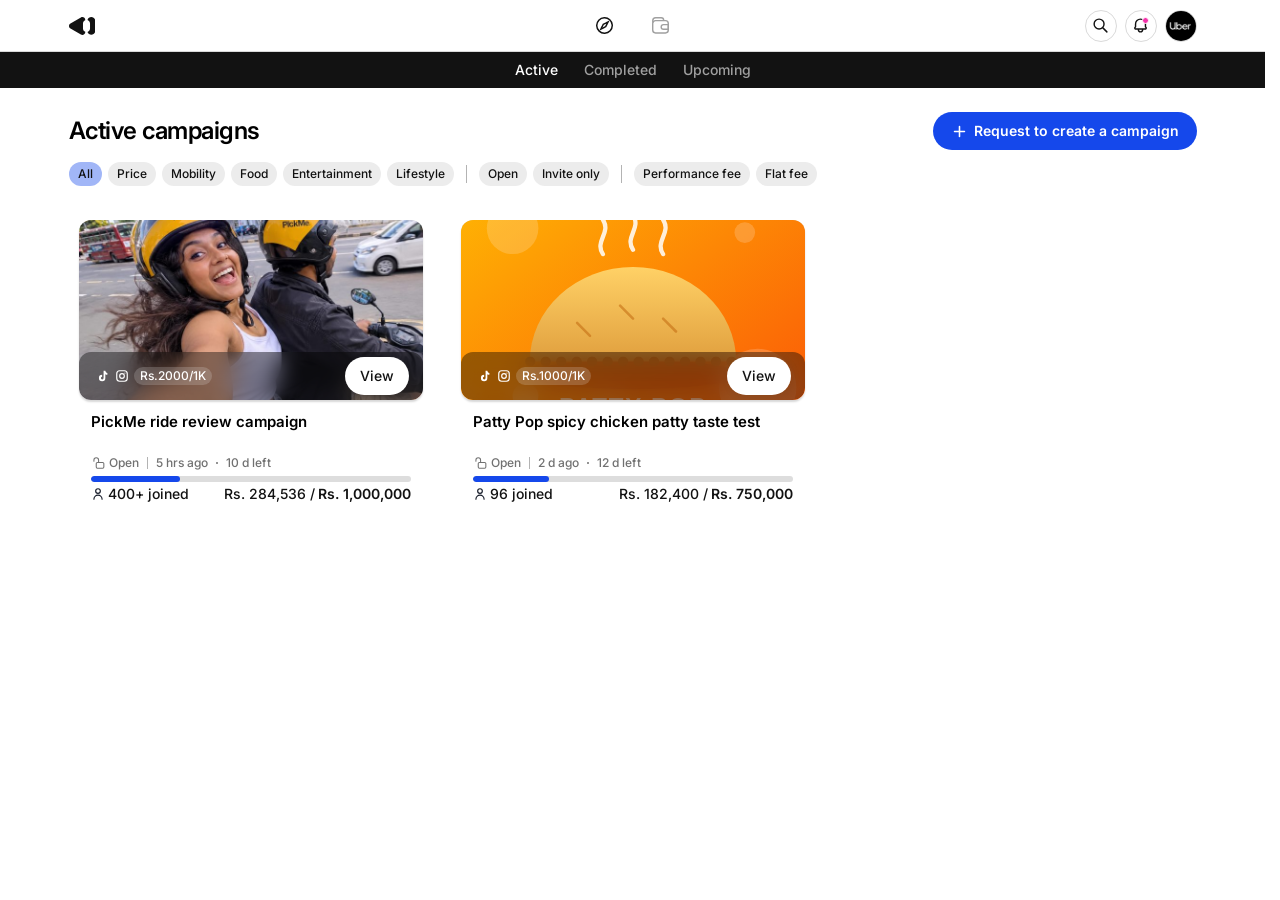
==== commit 36891d9c: "Add Patty Pop example creator campaign Active, open, performance-fee food campaign with its own draw" ====
--- a/index.html
+++ b/index.html
@@ -1595,6 +1595,17 @@
     totalPaid:'Rs. 5.2 M',campaigns:'120',metrics:[['Content approval rate','98 %'],['Approval time','2 d'],['Responds within','1 hr']],
     handles:[['50K','insta'],['20K','tiktok'],['15K','linkedin']],
     event:{date:'July 4',time:'7 pm onwards',location:'City of Dreams, Colombo',ticket:'PickMe Events'}},
+  pattypop:{img:'pattyPop',logo:'pattyPopLogo',abbr:'PP',cat:'Food',
+    title:'Patty Pop spicy chicken patty taste test',time:'2 d ago',right:'12 d left',progress:24,joined:'96 joined',joinedShort:'90+',
+    money:'<span>Rs. 182,400 /</span><b>Rs. 750,000</b>',spent:'Rs. 182,400',available:'Rs. 567,600',budget:'Rs. 750,000',budgetN:750000,
+    list:[['Base price per content','Rs. 3500'],['Max earning per content','Rs. 50,000'],['Performance pricing','Rs. 1000 / 1K views'],['Total budget','Rs. 750,000']],
+    tags:[['Snack lovers','people'],['16-30 age','age'],['Colombo','pin'],['Reels','video'],['Selfie','camera']],
+    reqDesc:'Pick up a Patty Pop spicy chicken patty, film the first flaky bite and give your honest take in under 30 seconds.',
+    platforms:['tiktok','insta','youtube'],visibility:'Patty Pop paper bag and the patty’s golden crust clearly visible',
+    ctas:['Pop in for a Patty Pop.','Flaky, spicy, two bites gone.','Show us your first bite and tag us.'],
+    brand:'Patty Pop',since:'Since Sep 2026',brandDesc:'Freshly baked patties and short eats from kiosks across Colombo.',
+    totalPaid:'Rs. 210 K',campaigns:'3',metrics:[['Content approval rate','95 %'],['Approval time','1 d'],['Responds within','3 hrs']],
+    handles:[['6.8K','insta'],['4.2K','tiktok'],['310','linkedin']]},
 };
 /* Brand-side status for each campaign (Active / Completed / Upcoming tabs) */
 Object.assign(C.pickme,{status:'active'});
@@ -1602,6 +1613,7 @@
 Object.assign(C.starbucks,{status:'active'});
 Object.assign(C.burgerking,{status:'active'});
 Object.assign(C.dominos,{status:'active'});
+Object.assign(C.pattypop,{status:'active'});
 Object.assign(C.eats,{status:'completed',time:'Ended on June 28',right:null,money:'<span>Rs. 350,000 /</span><b>Rs. 500,000</b>'});
 Object.assign(C.kfc,{status:'completed',time:'Ended on July 1',right:null,progress:100,money:'<span>Rs. 280,000 /</span><b>Rs. 280,000</b>',spent:'Rs. 280,000',available:'Rs. 0'});
 Object.assign(C.hiru,{status:'upcoming'});
@@ -1627,13 +1639,17 @@
 const LOCK='<svg viewBox="0 0 24 24" fill="none" stroke="currentColor" stroke-width="1.8" stroke-linecap="round" stroke-linejoin="round" aria-hidden="true"><rect x="5" y="11" width="14" height="10" rx="2"/><path d="M8 11V7a4 4 0 018 0v4"/></svg>';
 const PERFIC='<svg viewBox="0 0 24 24" fill="none" stroke="currentColor" stroke-width="1.8" stroke-linecap="round" stroke-linejoin="round" aria-hidden="true"><path d="M3 17l6-6 4 4 8-8"/><path d="M15 7h6v6"/></svg>';
 const FIXEDIC='<svg viewBox="0 0 24 24" fill="none" stroke="currentColor" stroke-width="1.8" stroke-linecap="round" stroke-linejoin="round" aria-hidden="true"><rect x="2" y="6" width="20" height="12" rx="2"/><circle cx="12" cy="12" r="2.5"/></svg>';
-/* Only PickMe is shown. The other campaigns stay in C; add their ids back here to show them again:
+/* Only PickMe and Patty Pop are shown. The other campaigns stay in C; add their ids back here to show them again:
    'uber','eats','hiru','starbucks','burgerking','dominos','kfc','shakira' */
-const EXPLORE=['pickme'];
+const EXPLORE=['pickme','pattypop'];
 const TABS={active:'Active campaigns',completed:'Completed campaigns',upcoming:'Upcoming campaigns'};
 
 /* PickMe ride review campaign: the same photos and logo as polysocial.cc/campaigns/pickme */
 Object.assign(A,{pickmeRider:'images/pickme/rider-main.jpg',pickmeRider2:'images/pickme/rider-2.jpg',pickmeRider3:'images/pickme/rider-3.jpg',pickmeBadge:'images/pickme/pickme-logo.png'});
+
+/* Patty Pop (example creator campaign): simple drawn cover and brand badge */
+A.pattyPopLogo=A.pattyPopLogo||'data:image/svg+xml;base64,'+btoa(`<svg xmlns='http://www.w3.org/2000/svg' width='120' height='120'><rect width='120' height='120' fill='#ffb703'/><path d='M22 74a38 38 0 0 1 76 0z' fill='#e85d04'/><path d='M22 74h76' stroke='#9d0208' stroke-width='6' stroke-linecap='round'/><text x='50%' y='98' font-family='Inter,Arial,sans-serif' font-size='18' font-weight='700' fill='#9d0208' text-anchor='middle'>PP</text></svg>`);
+A.pattyPop=A.pattyPop||'data:image/svg+xml;base64,'+btoa(`<svg xmlns='http://www.w3.org/2000/svg' width='800' height='600' viewBox='0 0 800 600'><defs><linearGradient id='bg' x1='0' y1='0' x2='1' y2='1'><stop offset='0' stop-color='#ffb703'/><stop offset='1' stop-color='#fb5607'/></linearGradient><linearGradient id='crust' x1='0' y1='0' x2='0' y2='1'><stop offset='0' stop-color='#ffd166'/><stop offset='1' stop-color='#e09f3e'/></linearGradient></defs><rect width='800' height='600' fill='url(#bg)'/><g fill='#fff' opacity='.18'><circle cx='120' cy='110' r='60'/><circle cx='690' cy='480' r='90'/><circle cx='660' cy='120' r='24'/><circle cx='150' cy='500' r='30'/></g><g fill='none' stroke='#fff' stroke-width='10' stroke-linecap='round' opacity='.85'><path d='M330 170c-20-30 20-50 0-80'/><path d='M400 160c-20-30 20-50 0-80'/><path d='M470 170c-20-30 20-50 0-80'/></g><ellipse cx='400' cy='450' rx='250' ry='34' fill='#9d0208' opacity='.25'/><path d='M160 420a240 220 0 0 1 480 0z' fill='url(#crust)'/><path d='M160 420h480' stroke='#c26a10' stroke-width='22' stroke-linecap='round' stroke-dasharray='2 34'/><g stroke='#c26a10' stroke-width='6' stroke-linecap='round' opacity='.55'><path d='M270 330l30 30'/><path d='M370 290l30 30'/><path d='M470 320l30 30'/></g><text x='400' y='545' font-family='Inter,Arial,sans-serif' font-size='56' font-weight='800' fill='#fff' text-anchor='middle' letter-spacing='4'>PATTY POP</text></svg>`);
 
 /* The creator app references kfcLogo without defining it; give it the same simple brand badge. */
 A.kfcLogo=A.kfcLogo||'data:image/svg+xml;base64,'+btoa(`<svg xmlns='http://www.w3.org/2000/svg' width='120' height='120'><rect width='120' height='120' fill='#e4002b'/><text x='50%' y='53%' font-family='Inter,Arial,sans-serif' font-size='36' font-weight='600' fill='#fff' text-anchor='middle' dominant-baseline='middle'>KFC</text></svg>`);
@@ -1877,6 +1893,11 @@
     followers:[['insta','26.5K'],['tiktok','9.2K']],
     caption:'Booked a PickMe bike from the office and my rider was outside in 4 minutes 🏍️ Dinner with the girls, sorted. #PickMe #ad',
     bio:'Lifestyle creator sharing friends-and-food moments, unboxings and weekend plans.'},
+  pattypop:{name:'Dilan Fernando',handle:'@dilan.bites',av:'av3',posted:'3 hrs ago',
+    media:{type:'reel',items:['pattyPop'],length:'0:24'},
+    followers:[['tiktok','41K'],['insta','9.8K']],
+    caption:'Rating the new Patty Pop spicy chicken patty 🌶️ Flaky crust, proper heat, gone in two bites. 9/10, would queue again. #PattyPop #ShortEats #ad',
+    bio:'Fast-food reviewer with zero chill. Big bites, honest scores, Colombo and suburbs.'},
   uber:{name:'Ramith Hewavithan',handle:'@ramith_h',av:'pfAvatar',posted:'2 hrs ago',
     media:{type:'reel',items:['images/hotzy-reel.jpg'],length:'0:15'},
     followers:[['insta','12.4K'],['tiktok','8.1K']],
@@ -1927,6 +1948,9 @@
   pickme:[
     {...N,posted:'3 hrs ago',media:{type:'carousel',items:['pickmeRider2','pickmeRider3']},caption:'Class at 8, PickMe at 7:45. Swipe for the fare and the ride 🛺 #PickMe #ad'},
     {...K,posted:'Yesterday',media:{type:'reel',items:['pickmeRider3'],length:'0:38'},caption:'Rating my ride across Colombo at rush hour: booking, pickup, drop-off ⏱️ #PickMe #ad'}],
+  pattypop:[
+    {...S,posted:'6 hrs ago',media:{type:'reel',items:['pattyPop'],length:'0:18'},caption:'Patty Pop spice test: how many bites before the water? 🥵 #PattyPop #ad'},
+    {...N,posted:'Yesterday',media:{type:'image',items:['pattyPop']},caption:'Tea-time sorted: Patty Pop and a plain tea ☕ #PattyPop #ShortEats'}],
   uber:[
     {...N,posted:'4 hrs ago',media:{type:'carousel',items:['card1','card2']},caption:'Book festival day out, sorted by Uber Moto 🏍️📚 Swipe for the haul. #UberMoto #ColomboBookFestival #ad'},
     {...D,posted:'Yesterday',media:{type:'reel',items:['card1'],length:'0:18'},caption:'Galle Face to the Book Festival in under 15 minutes. Uber Moto, you legend 🏍️ #UberMoto #ad'}],
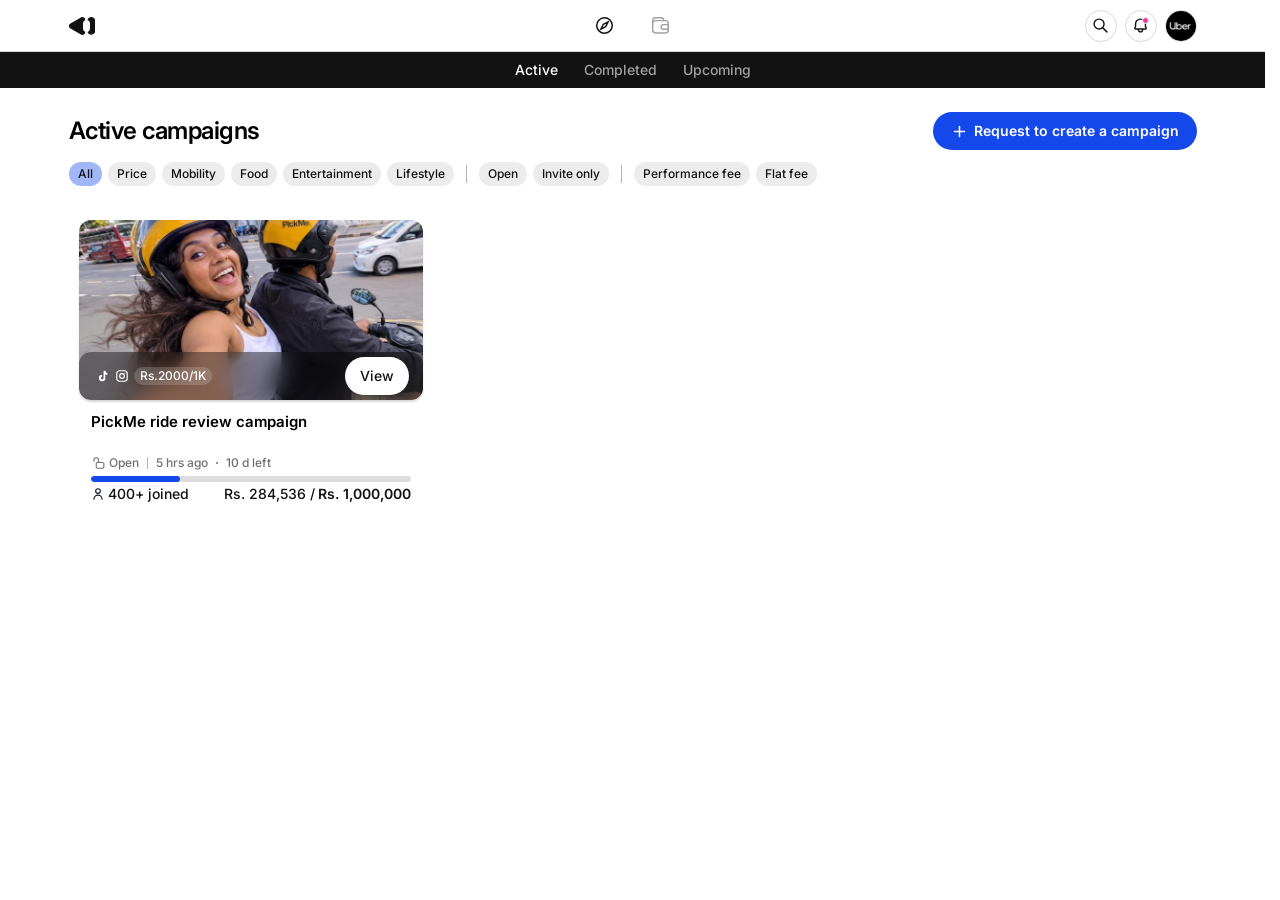
==== commit a24e013e: "Remove the Patty Pop example campaign Reverts 36891d9: the campaign text was wanted on its own, not " ====
--- a/index.html
+++ b/index.html
@@ -1595,17 +1595,6 @@
     totalPaid:'Rs. 5.2 M',campaigns:'120',metrics:[['Content approval rate','98 %'],['Approval time','2 d'],['Responds within','1 hr']],
     handles:[['50K','insta'],['20K','tiktok'],['15K','linkedin']],
     event:{date:'July 4',time:'7 pm onwards',location:'City of Dreams, Colombo',ticket:'PickMe Events'}},
-  pattypop:{img:'pattyPop',logo:'pattyPopLogo',abbr:'PP',cat:'Food',
-    title:'Patty Pop spicy chicken patty taste test',time:'2 d ago',right:'12 d left',progress:24,joined:'96 joined',joinedShort:'90+',
-    money:'<span>Rs. 182,400 /</span><b>Rs. 750,000</b>',spent:'Rs. 182,400',available:'Rs. 567,600',budget:'Rs. 750,000',budgetN:750000,
-    list:[['Base price per content','Rs. 3500'],['Max earning per content','Rs. 50,000'],['Performance pricing','Rs. 1000 / 1K views'],['Total budget','Rs. 750,000']],
-    tags:[['Snack lovers','people'],['16-30 age','age'],['Colombo','pin'],['Reels','video'],['Selfie','camera']],
-    reqDesc:'Pick up a Patty Pop spicy chicken patty, film the first flaky bite and give your honest take in under 30 seconds.',
-    platforms:['tiktok','insta','youtube'],visibility:'Patty Pop paper bag and the patty’s golden crust clearly visible',
-    ctas:['Pop in for a Patty Pop.','Flaky, spicy, two bites gone.','Show us your first bite and tag us.'],
-    brand:'Patty Pop',since:'Since Sep 2026',brandDesc:'Freshly baked patties and short eats from kiosks across Colombo.',
-    totalPaid:'Rs. 210 K',campaigns:'3',metrics:[['Content approval rate','95 %'],['Approval time','1 d'],['Responds within','3 hrs']],
-    handles:[['6.8K','insta'],['4.2K','tiktok'],['310','linkedin']]},
 };
 /* Brand-side status for each campaign (Active / Completed / Upcoming tabs) */
 Object.assign(C.pickme,{status:'active'});
@@ -1613,7 +1602,6 @@
 Object.assign(C.starbucks,{status:'active'});
 Object.assign(C.burgerking,{status:'active'});
 Object.assign(C.dominos,{status:'active'});
-Object.assign(C.pattypop,{status:'active'});
 Object.assign(C.eats,{status:'completed',time:'Ended on June 28',right:null,money:'<span>Rs. 350,000 /</span><b>Rs. 500,000</b>'});
 Object.assign(C.kfc,{status:'completed',time:'Ended on July 1',right:null,progress:100,money:'<span>Rs. 280,000 /</span><b>Rs. 280,000</b>',spent:'Rs. 280,000',available:'Rs. 0'});
 Object.assign(C.hiru,{status:'upcoming'});
@@ -1639,17 +1627,13 @@
 const LOCK='<svg viewBox="0 0 24 24" fill="none" stroke="currentColor" stroke-width="1.8" stroke-linecap="round" stroke-linejoin="round" aria-hidden="true"><rect x="5" y="11" width="14" height="10" rx="2"/><path d="M8 11V7a4 4 0 018 0v4"/></svg>';
 const PERFIC='<svg viewBox="0 0 24 24" fill="none" stroke="currentColor" stroke-width="1.8" stroke-linecap="round" stroke-linejoin="round" aria-hidden="true"><path d="M3 17l6-6 4 4 8-8"/><path d="M15 7h6v6"/></svg>';
 const FIXEDIC='<svg viewBox="0 0 24 24" fill="none" stroke="currentColor" stroke-width="1.8" stroke-linecap="round" stroke-linejoin="round" aria-hidden="true"><rect x="2" y="6" width="20" height="12" rx="2"/><circle cx="12" cy="12" r="2.5"/></svg>';
-/* Only PickMe and Patty Pop are shown. The other campaigns stay in C; add their ids back here to show them again:
+/* Only PickMe is shown. The other campaigns stay in C; add their ids back here to show them again:
    'uber','eats','hiru','starbucks','burgerking','dominos','kfc','shakira' */
-const EXPLORE=['pickme','pattypop'];
+const EXPLORE=['pickme'];
 const TABS={active:'Active campaigns',completed:'Completed campaigns',upcoming:'Upcoming campaigns'};
 
 /* PickMe ride review campaign: the same photos and logo as polysocial.cc/campaigns/pickme */
 Object.assign(A,{pickmeRider:'images/pickme/rider-main.jpg',pickmeRider2:'images/pickme/rider-2.jpg',pickmeRider3:'images/pickme/rider-3.jpg',pickmeBadge:'images/pickme/pickme-logo.png'});
-
-/* Patty Pop (example creator campaign): simple drawn cover and brand badge */
-A.pattyPopLogo=A.pattyPopLogo||'data:image/svg+xml;base64,'+btoa(`<svg xmlns='http://www.w3.org/2000/svg' width='120' height='120'><rect width='120' height='120' fill='#ffb703'/><path d='M22 74a38 38 0 0 1 76 0z' fill='#e85d04'/><path d='M22 74h76' stroke='#9d0208' stroke-width='6' stroke-linecap='round'/><text x='50%' y='98' font-family='Inter,Arial,sans-serif' font-size='18' font-weight='700' fill='#9d0208' text-anchor='middle'>PP</text></svg>`);
-A.pattyPop=A.pattyPop||'data:image/svg+xml;base64,'+btoa(`<svg xmlns='http://www.w3.org/2000/svg' width='800' height='600' viewBox='0 0 800 600'><defs><linearGradient id='bg' x1='0' y1='0' x2='1' y2='1'><stop offset='0' stop-color='#ffb703'/><stop offset='1' stop-color='#fb5607'/></linearGradient><linearGradient id='crust' x1='0' y1='0' x2='0' y2='1'><stop offset='0' stop-color='#ffd166'/><stop offset='1' stop-color='#e09f3e'/></linearGradient></defs><rect width='800' height='600' fill='url(#bg)'/><g fill='#fff' opacity='.18'><circle cx='120' cy='110' r='60'/><circle cx='690' cy='480' r='90'/><circle cx='660' cy='120' r='24'/><circle cx='150' cy='500' r='30'/></g><g fill='none' stroke='#fff' stroke-width='10' stroke-linecap='round' opacity='.85'><path d='M330 170c-20-30 20-50 0-80'/><path d='M400 160c-20-30 20-50 0-80'/><path d='M470 170c-20-30 20-50 0-80'/></g><ellipse cx='400' cy='450' rx='250' ry='34' fill='#9d0208' opacity='.25'/><path d='M160 420a240 220 0 0 1 480 0z' fill='url(#crust)'/><path d='M160 420h480' stroke='#c26a10' stroke-width='22' stroke-linecap='round' stroke-dasharray='2 34'/><g stroke='#c26a10' stroke-width='6' stroke-linecap='round' opacity='.55'><path d='M270 330l30 30'/><path d='M370 290l30 30'/><path d='M470 320l30 30'/></g><text x='400' y='545' font-family='Inter,Arial,sans-serif' font-size='56' font-weight='800' fill='#fff' text-anchor='middle' letter-spacing='4'>PATTY POP</text></svg>`);
 
 /* The creator app references kfcLogo without defining it; give it the same simple brand badge. */
 A.kfcLogo=A.kfcLogo||'data:image/svg+xml;base64,'+btoa(`<svg xmlns='http://www.w3.org/2000/svg' width='120' height='120'><rect width='120' height='120' fill='#e4002b'/><text x='50%' y='53%' font-family='Inter,Arial,sans-serif' font-size='36' font-weight='600' fill='#fff' text-anchor='middle' dominant-baseline='middle'>KFC</text></svg>`);
@@ -1893,11 +1877,6 @@
     followers:[['insta','26.5K'],['tiktok','9.2K']],
     caption:'Booked a PickMe bike from the office and my rider was outside in 4 minutes 🏍️ Dinner with the girls, sorted. #PickMe #ad',
     bio:'Lifestyle creator sharing friends-and-food moments, unboxings and weekend plans.'},
-  pattypop:{name:'Dilan Fernando',handle:'@dilan.bites',av:'av3',posted:'3 hrs ago',
-    media:{type:'reel',items:['pattyPop'],length:'0:24'},
-    followers:[['tiktok','41K'],['insta','9.8K']],
-    caption:'Rating the new Patty Pop spicy chicken patty 🌶️ Flaky crust, proper heat, gone in two bites. 9/10, would queue again. #PattyPop #ShortEats #ad',
-    bio:'Fast-food reviewer with zero chill. Big bites, honest scores, Colombo and suburbs.'},
   uber:{name:'Ramith Hewavithan',handle:'@ramith_h',av:'pfAvatar',posted:'2 hrs ago',
     media:{type:'reel',items:['images/hotzy-reel.jpg'],length:'0:15'},
     followers:[['insta','12.4K'],['tiktok','8.1K']],
@@ -1948,9 +1927,6 @@
   pickme:[
     {...N,posted:'3 hrs ago',media:{type:'carousel',items:['pickmeRider2','pickmeRider3']},caption:'Class at 8, PickMe at 7:45. Swipe for the fare and the ride 🛺 #PickMe #ad'},
     {...K,posted:'Yesterday',media:{type:'reel',items:['pickmeRider3'],length:'0:38'},caption:'Rating my ride across Colombo at rush hour: booking, pickup, drop-off ⏱️ #PickMe #ad'}],
-  pattypop:[
-    {...S,posted:'6 hrs ago',media:{type:'reel',items:['pattyPop'],length:'0:18'},caption:'Patty Pop spice test: how many bites before the water? 🥵 #PattyPop #ad'},
-    {...N,posted:'Yesterday',media:{type:'image',items:['pattyPop']},caption:'Tea-time sorted: Patty Pop and a plain tea ☕ #PattyPop #ShortEats'}],
   uber:[
     {...N,posted:'4 hrs ago',media:{type:'carousel',items:['card1','card2']},caption:'Book festival day out, sorted by Uber Moto 🏍️📚 Swipe for the haul. #UberMoto #ColomboBookFestival #ad'},
     {...D,posted:'Yesterday',media:{type:'reel',items:['card1'],length:'0:18'},caption:'Galle Face to the Book Festival in under 15 minutes. Uber Moto, you legend 🏍️ #UberMoto #ad'}],
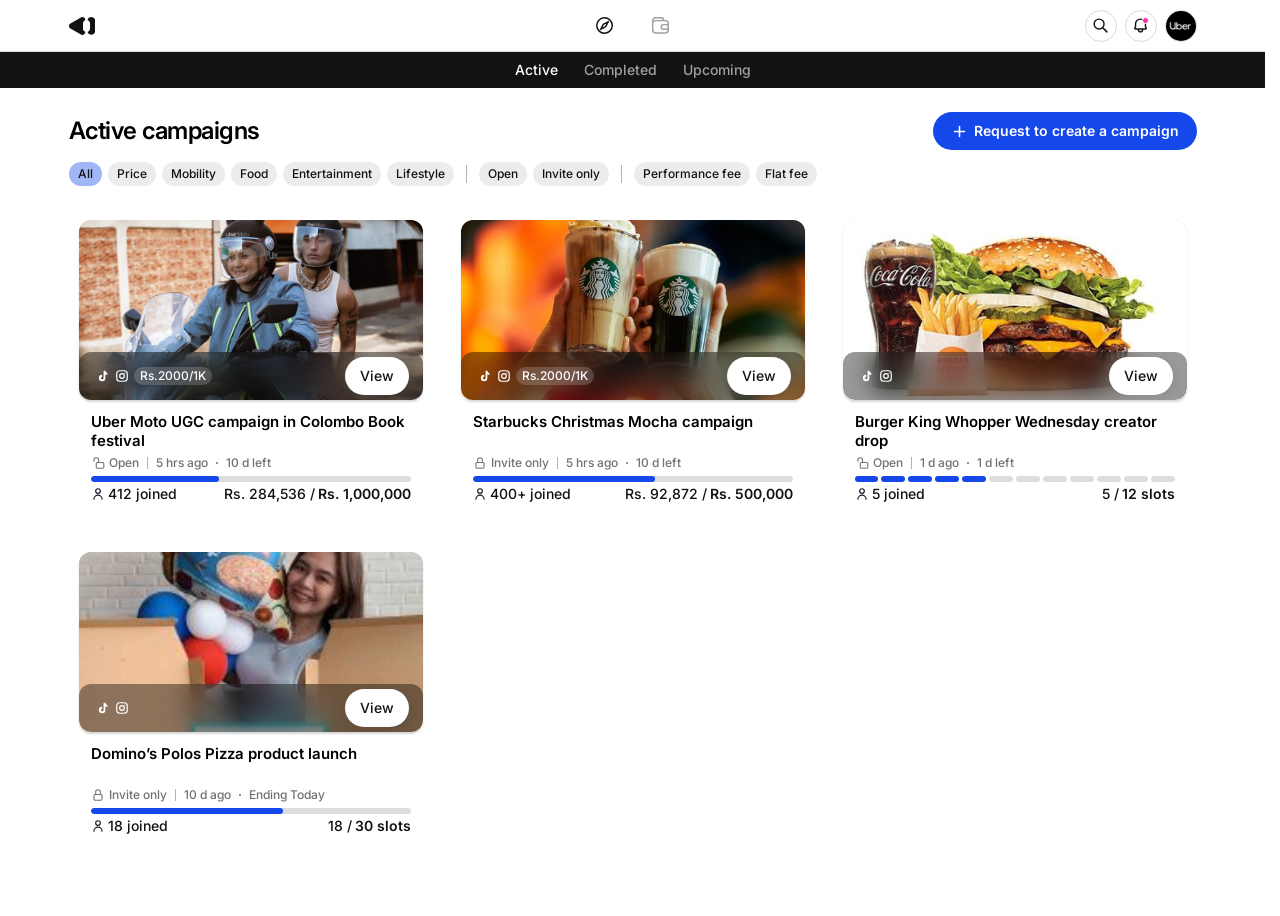
==== commit e5427376: "Move. Burn. Earn. campaign: rename After action additions to Actions Co-Authored-By: Claude Opus 5.5" ====
--- a/index.html
+++ b/index.html
@@ -1339,6 +1339,16 @@
   .cr-ver{display:flex;justify-content:space-between;align-items:center;font-size:13px;color:var(--grey-600);margin-bottom:6px;}
   .cr-sec{position:relative;padding:12px 56px 12px 16px;margin:0 -16px;border-radius:10px;}
   .cr-sec:hover{background:#fafafa;}
+  .cr-db.static .cr-sec{padding-right:16px;}
+  .cr-db.static .cr-sec:hover{background:none;}
+  .cr-db.static .cr-sub{font-size:12px;font-weight:600;color:var(--grey-600);margin:12px 0 6px;}
+  .cp-hooks{display:flex;flex-direction:column;gap:9px;}
+  .cp-hook{background:var(--grey-100);border:1px solid var(--grey-200);border-radius:9px;padding:10px 14px;display:flex;flex-direction:column;gap:3px;}
+  .cp-hook .line{font-size:15px;font-weight:600;line-height:21px;color:var(--grey-800);}
+  .cp-hook .why{font-size:12px;line-height:16px;color:var(--grey-600);}
+  .cp-hook.ph{background:#fff;border-style:dashed;}
+  .cp-hook.ph .line{font-weight:500;font-style:italic;color:var(--grey-600);}
+  .cp-about h4{margin-top:10px;}
   .cr-sec.cm{background:#fff8e1;box-shadow:inset 3px 0 0 #f2b705;}
   .cr-sec h4{font-size:12px;font-weight:600;text-transform:uppercase;letter-spacing:.05em;color:var(--grey-600);margin-bottom:6px;}
   .cr-sec p{font-size:15px;line-height:23px;color:var(--grey-800);}
@@ -1493,18 +1503,6 @@
 const RESTRICT=['No AI generated content','Face must be visible in the content','No competitor brands in the frame','Caption must tag the brand handle','Use only licensed or original audio','Keep the post live for at least 30 days'];
 
 const C={
-  pickme:{img:'pickmeRider',logo:'pickmeBadge',abbr:'PM',cat:'Mobility',
-    title:'PickMe ride review campaign',time:'5 hrs ago',right:'10 d left',progress:28,joined:'400+ joined',joinedShort:'400+',
-    money:'<span>Rs. 284,536 /</span><b>Rs. 1,000,000</b>',spent:'Rs. 284,536',available:'Rs. 715,464',budget:'Rs. 1,000,000',budgetN:1000000,
-    list:[['Base price per content','Rs. 6488'],['Max earning per content','Rs. 100,000'],['Performance pricing','Rs. 2000 / 1K views'],['Total budget','Rs. 1,000,000']],
-    tags:[['Females','people'],['25-35 age','age'],['Colombo','pin'],['Selfie','camera'],['Reels','video']],
-    reqDesc:'Show a real ride from your day: getting to work, heading to class or meeting friends for dinner, booked on the PickMe app. Keep it natural and unscripted, and talk about how easy it was to book and how quickly your driver arrived.',
-    platforms:['insta','tiktok'],visibility:'PickMe app booking screen must be clearly visible',
-    ctas:['Need a ride? Book a PickMe and get going in minutes.','Book your next trip on PickMe and see how fast your driver arrives.','Try PickMe for your next ride across town, any time of the day or night.'],
-    restrict:['No AI generated content','Face must be visible in the content','No competitor brands in the frame','Caption must tag the brand handle','Use only licensed or original audio'],
-    brand:'PickMe',since:'Since Nov 2026',brandDesc:'Wherever you’re headed, PickMe gets you there: tuks, cars and bikes, booked in minutes on the PickMe app.',
-    totalPaid:'Rs. 285 K',campaigns:'1',metrics:[['Content approval rate','95 %'],['Approval time','1 d'],['Responds within','2 hrs']],
-    handles:[['10K','insta'],['2.5K','tiktok']]},
   uber:{img:'card1',logo:'logo1',abbr:'Ub',cat:'Mobility',
     title:'Uber Moto UGC campaign in Colombo Book festival',time:'5 hrs ago',right:'10 d left',progress:40,joined:'412 joined',joinedShort:'400+',
     money:'<span>Rs. 284,536 /</span><b>Rs. 1,000,000</b>',spent:'Rs. 284,536',available:'Rs. 715,464',budget:'Rs. 1,000,000',budgetN:1000000,
@@ -1595,9 +1593,66 @@
     totalPaid:'Rs. 5.2 M',campaigns:'120',metrics:[['Content approval rate','98 %'],['Approval time','2 d'],['Responds within','1 hr']],
     handles:[['50K','insta'],['20K','tiktok'],['15K','linkedin']],
     event:{date:'July 4',time:'7 pm onwards',location:'City of Dreams, Colombo',ticket:'PickMe Events'}},
+  flash:{img:'flashHero',logo:'flashLogo',abbr:'FH',cat:'Lifestyle',
+    title:'Flash Health Medicine Delivery | Show You Care For Your Parents',time:'Starts Nov 15',right:'30 d run',progress:0,joined:null,joinedShort:'0',
+    money:'<span>Total budget:</span><b>Rs. 1,200,000</b>',spent:'Rs. 0',available:'Rs. 1,200,000',budget:'Rs. 1,200,000',budgetN:1200000,
+    list:[['Base price per content','Rs. 7500'],['Max earning per content','Rs. 90,000'],['Performance pricing','Rs. 1800 / 1K views'],['Total budget','Rs. 1,200,000']],
+    tags:[['Adults caring for parents','people'],['25-40 age','age'],['Colombo','pin'],['Story-led','camera'],['Reels','video']],
+    reqDesc:'Show that you care for your parents by refilling their medicine instantly with Flash Health.',
+    about:[['The message we want to deliver','Show that you care for your parents by refilling their medicine instantly with Flash Health.'],
+           ['The action','Get the medicine delivered to your door by Flash Health.'],
+           ['After action additions','After the medicine is delivered, show your audience that Flash Health remembers your parents’ medicine routine, reminds you before it runs out and reorders with one tap, so your parents always get the right medicine without any hiccups.']],
+    brief:'Tell a real moment: you’re at work and suddenly remember, or Amma calls to say her medicine is over and you forgot to refill it. You could wait another day, hunt for a pharmacy that has the right medicine and stand in a queue. Or you can open Flash Health and order Amma’s medicine instantly, and a Flash Health rider brings it to the door. The tone is warm and a little funny, like Flash Health’s own reels. Your parents are your world, and the app is the caregiver.',
+    platforms:['insta'],visibility:'Flash Health app (order screen and the medicine reminder) and the Flash Health rider with the delivery bag',
+    spec:[['Format','Vertical 9:16'],['Duration','40–60 seconds'],['Hook','Spoken or on screen in the first 3 s'],['Quality','Min 1080p'],['Language','English, Sinhala or Singlish'],['Captions','Required, bilingual welcome']],
+    /* The campaign design, in the same sections as step 2 of Request to create a campaign */
+    design:{
+      hook:'Be creative.',
+      beats:[['0–3s','Your hook. Be creative.'],
+             ['3–15s','The moment: you’re at work and suddenly remember, or Amma calls. Her medicine is over and you forgot to refill it. The old options: wait a day, hunt for a pharmacy with the right medicine, stand in a queue.'],
+             ['15–25s','Order Amma’s medicine on the Flash Health app.'],
+             ['25–40s','A Flash Health rider brings it to her door.'],
+             ['40–50s','The app remembers her medicine routine: it reminds you before it runs out and reorders with one tap.'],
+             ['50s+','End on the Flash Health home page: download the Flash Health app now.']],
+      deliv:'1 reel · 40–60s · vertical 9:16',
+      cta:'Download the Flash Health app now.'},
+    hooks:'Be creative.',
+    shots:['Ordering medicine on the Flash Health app','A Flash Health rider delivering the medicine','The app screen that remembers the medicine routine (reminder and one-tap reorder)','Finally, the Flash Health home page asking viewers to download the app'],
+    ctas:['Download the Flash Health app now.'],
+    restrict:['Never name or show the label of a prescription medicine: blur it or turn it away','Blur every prescription: patient name, doctor, NIC and phone number','No medical advice, dosages or “cure” claims. Point health questions to Flash Health’s SLMC-registered doctors','Only use delivery times, fees and offers from the brand brief. Don’t promise your own','Everyone on camera, especially parents and elders, must agree to appear. No filming in hospitals or clinics','Riders shown wearing helmets. Never film while riding','No AI generated content. Face must be visible','Tag @flashhealth.sl, mark it as a paid partnership and keep it live for at least 30 days'],
+    brand:'Flash Health',since:'Since Nov 2026',brandDesc:'Premium health-care service in Sri Lanka: medicine delivery, home lab tests and doctor consultations, all in one app.',
+    totalPaid:'Rs. 0',campaigns:'2',metrics:[['Content approval rate','New brand'],['Approval time','1 d'],['Responds within','2 hrs']],
+    handles:[['New','insta']]},
+  flashwalk:{img:'flashHero',logo:'flashLogo',abbr:'FH',cat:'Lifestyle',
+    title:'Flash Health Credit Earnings | Get Paid To Walk',time:'Starts Nov 22',right:'30 d run',progress:0,joined:null,joinedShort:'0',
+    money:'<span>Total budget:</span><b>Rs. 1,200,000</b>',spent:'Rs. 0',available:'Rs. 1,200,000',budget:'Rs. 1,200,000',budgetN:1200000,
+    list:[['Base price per content','Rs. 7500'],['Max earning per content','Rs. 90,000'],['Performance pricing','Rs. 1800 / 1K views'],['Total budget','Rs. 1,200,000']],
+    tags:[['Walkers & runners','people'],['20-40 age','age'],['Colombo','pin'],['Fitness routine','camera'],['Reels','video']],
+    reqDesc:'Move. Burn. Earn. Earn points on the Flash Health app just by walking or running.',
+    about:[['The message we want to deliver','Move. Burn. Earn.']],
+    brief:'Show a real moment from your life: your daily morning or afternoon walk or run to stay fit. Just by walking or running, you earn points on the Flash Health app, and you can spend those credits on pharmacy medicine and lab tests.',
+    after:'After the run, show the Flash Health app home screen: it remembers your medicine routine and your family’s, and reminds you to refill without any hiccups. You can get any medicine from the network of pharmacies connected to Flash Health, with no pharmacy queues, delivered to your doorstep.',
+    platforms:['insta'],visibility:'Flash Health app (step counter and points screen) and the Flash Health medicine delivery package',
+    spec:[['Format','Vertical 9:16'],['Duration','40–60 seconds'],['Hook','Spoken or on screen in the first 3 s'],['Quality','Min 1080p'],['Language','English, Sinhala or Singlish'],['Captions','Required, bilingual welcome']],
+    design:{
+      hook:'Be creative.',
+      beats:[['0–3s','Your hook. Be creative.'],
+             ['3–15s','Your real routine: the morning or afternoon walk or run. Show the steps adding up.'],
+             ['15–25s','The Flash Health app turning your steps into points: Move. Burn. Earn.'],
+             ['25–35s','Spend the points on pharmacy medicine or a lab test.'],
+             ['35–50s','The Flash Health delivery package at your door, and the home screen that remembers your and your family’s medicine routine.'],
+             ['50s+','End on the Flash Health home page: download the Flash Health app now.']],
+      deliv:'1 reel · 40–60s · vertical 9:16',
+      cta:'Download the Flash Health app now.'},
+    hooks:'Be creative.',
+    shots:['Running or walking: your step-counting fitness activity','Steps counted and points earned in the app (the app screen)','The Flash Health medicine delivery package','Finally, the Flash Health home page asking viewers to download the app'],
+    ctas:['Download the Flash Health app now.'],
+    restrict:['Show real step counts and points from your own app. Don’t fake or edit the numbers','Don’t promise a points rate or rewards beyond what the app shows','No weight-loss, medical or “cure” claims. Keep it about your routine','Walk or run somewhere safe: pavements, parks or tracks. Never film while crossing a road','Never name or show the label of a prescription medicine in the delivery package','Everyone on camera must agree to appear','No AI generated content. Face must be visible','Tag @flashhealth.sl, mark it as a paid partnership and keep it live for at least 30 days'],
+    brand:'Flash Health',since:'Since Nov 2026',brandDesc:'Premium health-care service in Sri Lanka: medicine delivery, home lab tests and doctor consultations, all in one app.',
+    totalPaid:'Rs. 0',campaigns:'2',metrics:[['Content approval rate','New brand'],['Approval time','1 d'],['Responds within','2 hrs']],
+    handles:[['New','insta']]},
 };
 /* Brand-side status for each campaign (Active / Completed / Upcoming tabs) */
-Object.assign(C.pickme,{status:'active'});
 Object.assign(C.uber,{status:'active'});
 Object.assign(C.starbucks,{status:'active'});
 Object.assign(C.burgerking,{status:'active'});
@@ -1606,6 +1661,8 @@
 Object.assign(C.kfc,{status:'completed',time:'Ended on July 1',right:null,progress:100,money:'<span>Rs. 280,000 /</span><b>Rs. 280,000</b>',spent:'Rs. 280,000',available:'Rs. 0'});
 Object.assign(C.hiru,{status:'upcoming'});
 Object.assign(C.shakira,{status:'upcoming'});
+Object.assign(C.flash,{status:'upcoming'});
+Object.assign(C.flashwalk,{status:'upcoming'});
 /* Who can join: open to every creator, or invite only */
 Object.keys(C).forEach(id=>C[id].access='open');
 ['starbucks','dominos','kfc','shakira'].forEach(id=>C[id].access='invite');
@@ -1627,15 +1684,12 @@
 const LOCK='<svg viewBox="0 0 24 24" fill="none" stroke="currentColor" stroke-width="1.8" stroke-linecap="round" stroke-linejoin="round" aria-hidden="true"><rect x="5" y="11" width="14" height="10" rx="2"/><path d="M8 11V7a4 4 0 018 0v4"/></svg>';
 const PERFIC='<svg viewBox="0 0 24 24" fill="none" stroke="currentColor" stroke-width="1.8" stroke-linecap="round" stroke-linejoin="round" aria-hidden="true"><path d="M3 17l6-6 4 4 8-8"/><path d="M15 7h6v6"/></svg>';
 const FIXEDIC='<svg viewBox="0 0 24 24" fill="none" stroke="currentColor" stroke-width="1.8" stroke-linecap="round" stroke-linejoin="round" aria-hidden="true"><rect x="2" y="6" width="20" height="12" rx="2"/><circle cx="12" cy="12" r="2.5"/></svg>';
-/* Only PickMe is shown. The other campaigns stay in C; add their ids back here to show them again:
-   'uber','eats','hiru','starbucks','burgerking','dominos','kfc','shakira' */
-const EXPLORE=['pickme'];
+const EXPLORE=['flashwalk','flash','uber','eats','hiru','starbucks','burgerking','dominos','kfc','shakira'];
 const TABS={active:'Active campaigns',completed:'Completed campaigns',upcoming:'Upcoming campaigns'};
 
-/* PickMe ride review campaign: the same photos and logo as polysocial.cc/campaigns/pickme */
-Object.assign(A,{pickmeRider:'images/pickme/rider-main.jpg',pickmeRider2:'images/pickme/rider-2.jpg',pickmeRider3:'images/pickme/rider-3.jpg',pickmeBadge:'images/pickme/pickme-logo.png'});
-
 /* The creator app references kfcLogo without defining it; give it the same simple brand badge. */
+/* Flash Health campaign artwork (local SVGs, not part of the creator app sync) */
+Object.assign(A,{flashLogo:'images/flash-logo.svg',flashHero:'images/flash-hero.jpg'});
 A.kfcLogo=A.kfcLogo||'data:image/svg+xml;base64,'+btoa(`<svg xmlns='http://www.w3.org/2000/svg' width='120' height='120'><rect width='120' height='120' fill='#e4002b'/><text x='50%' y='53%' font-family='Inter,Arial,sans-serif' font-size='36' font-weight='600' fill='#fff' text-anchor='middle' dominant-baseline='middle'>KFC</text></svg>`);
 
 /* ago = minutes before now; read = already seen */
@@ -1733,9 +1787,35 @@
     return !q||(c.title+' '+c.brand).toLowerCase().includes(q);});
   if(state.cat==='Price') ids=[...ids].sort((a,b)=>C[b].budgetN-C[a].budgetN);
   f.innerHTML=ids.length?ids.map((id,i)=>cardHTML(id).replace('class="cardwrap"',`class="cardwrap" style="--i:${i}"`)).join('')
-    :!q&&state.cat==='All'&&!state.access&&!state.fee?`<div class="ph"><div class="tag2">No campaigns</div><h2>No ${state.tab} campaigns yet</h2><p>${{active:'Campaigns that are live right now show up here.',completed:'Campaigns move here once they end.',upcoming:'Scheduled campaigns show up here before they go live.'}[state.tab]}</p></div>`
     :`<div class="ph"><div class="tag2">No campaigns</div><h2>Nothing matches “${esc(state.q||[state.access&&ACCESS[state.access],state.fee&&FEE[state.fee]].filter(Boolean).join(' · ')||state.cat)}”</h2><p>Try another brand name or clear the search to see every ${state.tab} campaign.</p><div class="tag" data-act="clear">Clear filters</div></div>`;
   bindAssets(f);
+}
+
+/* Optional per-campaign extras: alternative hooks and the shots every post must include */
+const hooksHTML=h=>`<div class="cp-hooks">${typeof h==='string'?`<div class="cp-hook ph"><span class="line">${h}</span></div>`
+  :h.map(x=>`<div class="cp-hook"><span class="line">${x[0]}</span><span class="why">${x[1]}</span></div>`).join('')}</div>`;
+const aboutHTML=c=>`<section class="cp-sec cp-about"><h3>About this campaign</h3>${c.about?c.about.map(([k,v])=>`<h4>${k}</h4><p>${v}</p>`).join(''):`<p>${c.reqDesc}</p>`}</section>`
+  +(c.brief?`<section class="cp-sec"><h3>Brief</h3><p>${c.brief}</p></section>`:'')
+  +(c.after?`<section class="cp-sec"><h3>Actions</h3><p>${c.after}</p></section>`:'');
+const extrasHTML=c=>(c.hooks?`<h4>Hook ideas</h4>${hooksHTML(c.hooks)}`:'')
+  +(c.shots?`<h4>Must show shots</h4><ol class="cp-restrict">${c.shots.map(r=>`<li>${r}</li>`).join('')}</ol>`:'');
+/* The campaign design (same sections as step 2 of Request to create a campaign), read-only */
+function designHTML(c){
+  const d=c.design, sec=(k,body)=>`<div class="cr-sec"><h4>${CR_SECS.find(x=>x[0]===k)[1]}</h4>${body}</div>`;
+  return `<section class="dcard cr-doc"><div class="cr-cover n1"><div style="background-image:url('${A[c.img]}')"></div></div><div class="cr-db static">
+    ${sec('title',`<div class="ttl">${c.title}</div>`)}
+    ${c.about?`<div class="cr-sec"><h4>About this campaign</h4>${c.about.map(([k,v])=>`<div class="cr-sub">${k}</div><p>${v}</p>`).join('')}</div>`:''}
+    ${sec('brief',`<p>${c.brief||c.reqDesc}</p>`)}
+    ${c.after?`<div class="cr-sec"><h4>Actions</h4><p>${c.after}</p></div>`:''}
+    ${sec('hook',typeof c.hooks==='string'?hooksHTML(c.hooks):`<p>${d.hook}</p>${c.hooks?`<div class="cr-sub">More hooks to test</div>${hooksHTML(c.hooks.slice(1))}`:''}`)}
+    ${sec('script',`<div class="cr-beats">${d.beats.map(([a,b])=>`<div><em>${a}</em><span>${b}</span></div>`).join('')}</div>`)}
+    ${sec('deliv',`<p>${d.deliv}</p>`)}
+    ${sec('plats',`<div class="cr-chips">${c.platforms.map(p=>`<span>${PLAT[p]}${PLATNAME[p]}</span>`).join('')}</div>`)}
+    ${sec('suited',`<div class="cr-chips">${c.tags.map(t=>`<span>${t[0]}</span>`).join('')}</div>`)}
+    ${sec('visible',`<p>${c.visibility}</p>${c.shots?`<div class="cr-sub">Must show shots</div><ol class="cp-restrict">${c.shots.map(r=>`<li>${r}</li>`).join('')}</ol>`:''}`)}
+    ${sec('cta',`<p>${d.cta}</p>`)}
+    <div class="cr-sec"><h4>Restrictions</h4><ol class="cp-restrict">${(c.restrict||RESTRICT).map(r=>`<li>${r}</li>`).join('')}</ol></div>
+  </div></section>`;
 }
 
 /* ---------- Creator's view in the drawer: the creator app's campaign details (details left, creator card + Join right) ---------- */
@@ -1788,11 +1868,12 @@
         <div class="${c.event?'sheet-b ':''}cp-infotags"><h3>Best suited for</h3><div class="cp-tags">${tags}</div></div>
         ${mid}
         <div class="${c.event?'sheet-t ':''}cp-reqs" id="reqs">
-          <section class="cp-sec"><h3>About this campaign</h3><p>${c.reqDesc}</p></section>
+          ${aboutHTML(c)}
           <section class="cp-sec"><h3>Requirements &amp; resources</h3>
-            <div class="cp-spec">${[...SPEC,['Brand visibility',c.visibility]].map(r=>`<div class="cp-spectile"><span class="k">${r[0]}</span><span class="v">${r[1]}</span></div>`).join('')}</div>
+            <div class="cp-spec">${[...(c.spec||SPEC),['Brand visibility',c.visibility]].map(r=>`<div class="cp-spectile"><span class="k">${r[0]}</span><span class="v">${r[1]}</span></div>`).join('')}</div>
             <h4>Platforms to post on</h4>
             <div class="cp-plats">${c.platforms.map(p=>`<span class="cp-plat">${PLAT[p]}${PLATNAME[p]}</span>`).join('')}</div>
+            ${extrasHTML(c)}
             <h4>Call-to-action ideas</h4>
             <blockquote class="cp-ctas">${c.ctas.map(t=>`<p>“${t}”</p>`).join('')}</blockquote>
             <h4>Restrictions</h4>
@@ -1831,7 +1912,7 @@
       <div class="cp-details">
         <h1 class="cp-title">${c.title}</h1>
         <div class="cp-meta">
-          ${c.event?`<span class="cp-mi">${CPICON.calendar}${c.time}</span>`:`<span class="cp-mi">${/^Ended/.test(c.time)?c.time:'Posted '+c.time}</span>`}
+          ${c.event?`<span class="cp-mi">${CPICON.calendar}${c.time}</span>`:`<span class="cp-mi">${/^(Ended|Starts)/.test(c.time)?c.time:'Posted '+c.time}</span>`}
           ${c.right?`<span class="cp-mi">${CLOCK}${c.right}</span>`:''}
           <div class="cp-joined"><div class="cp-avatars">${AVSET}</div><span class="count">${c.joinedShort} creators joined</span></div>
           <div class="cp-metaplat" aria-label="Platforms">${c.platforms.map(p=>`<span title="${PLATNAME[p]}">${PLAT[p]}</span>`).join('')}</div></div>
@@ -1841,11 +1922,12 @@
         <div class="${c.event?'sheet-b ':''}cp-infotags"><h3>Best suited for</h3><div class="cp-tags">${tags}</div></div>
         ${mid}
         <div class="${c.event?'sheet-t ':''}cp-reqs" id="reqs">
-          <section class="cp-sec"><h3>About this campaign</h3><p>${c.reqDesc}</p></section>
+          ${aboutHTML(c)}
           <section class="cp-sec"><h3>Requirements &amp; resources</h3>
-            <div class="cp-spec">${[...SPEC,['Brand visibility',c.visibility]].map(r=>`<div class="cp-spectile"><span class="k">${r[0]}</span><span class="v">${r[1]}</span></div>`).join('')}</div>
+            <div class="cp-spec">${[...(c.spec||SPEC),['Brand visibility',c.visibility]].map(r=>`<div class="cp-spectile"><span class="k">${r[0]}</span><span class="v">${r[1]}</span></div>`).join('')}</div>
             <h4>Platforms to post on</h4>
             <div class="cp-plats">${c.platforms.map(p=>`<span class="cp-plat">${PLAT[p]}${PLATNAME[p]}</span>`).join('')}</div>
+            ${extrasHTML(c)}
             <h4>Call-to-action ideas</h4>
             <blockquote class="cp-ctas">${c.ctas.map(t=>`<p>“${t}”</p>`).join('')}</blockquote>
             <h4>Restrictions</h4>
@@ -1872,11 +1954,6 @@
 /* ---------- Admin view: the creator's post for this campaign ---------- */
 /* media.type: reel | image | carousel. Followers per platform; caption as posted. */
 const SUB={
-  pickme:{name:'Sachini Wickramasinghe',handle:'@sachini.w',av:'av4',posted:'1 hr ago',
-    media:{type:'reel',items:['pickmeRider'],length:'0:32'},
-    followers:[['insta','26.5K'],['tiktok','9.2K']],
-    caption:'Booked a PickMe bike from the office and my rider was outside in 4 minutes 🏍️ Dinner with the girls, sorted. #PickMe #ad',
-    bio:'Lifestyle creator sharing friends-and-food moments, unboxings and weekend plans.'},
   uber:{name:'Ramith Hewavithan',handle:'@ramith_h',av:'pfAvatar',posted:'2 hrs ago',
     media:{type:'reel',items:['images/hotzy-reel.jpg'],length:'0:15'},
     followers:[['insta','12.4K'],['tiktok','8.1K']],
@@ -1917,6 +1994,16 @@
     followers:[['insta','26.5K'],['facebook','12K']],
     caption:'Shakira at City of Dreams. In Colombo. I’m still not over it 💃 Who’s getting tickets? #ShakiraColombo #HiruTV',
     bio:'Lifestyle creator sharing friends-and-food moments, unboxings and weekend plans.'},
+  flash:{name:'Tharushi Gunawardena',handle:'@tharu.and.amma',av:'av4',posted:'Scheduled',
+    media:{type:'reel',items:['images/flash-reel.svg'],length:'0:32'},
+    followers:[['insta','16.2K']],
+    caption:'9:40 pm. Amma calls: “Putha, beheth iwarai.” Old me would leave work and fight Galle Road traffic to the pharmacy. New me ordered it on Flash Health and the rider got to her door before I got home 🛵❤️ And now the app reminds me before her medicine runs out. One tap, reordered. #FlashHealth #MedicineDelivery #Colombo #ad',
+    bio:'Colombo creator making slice-of-life reels about living close to (and caring for) my parents. Lots of Amma cameos.'},
+  flashwalk:{name:'Kavindu Jayasuriya',handle:'@kavindu.sips',av:'av2',posted:'Scheduled',
+    media:{type:'image',items:['images/flash-hero.jpg']},
+    followers:[['insta','18.7K']],
+    caption:'6 am at Galle Face, same as every day 🏃‍♂️ Except now my steps pay me back: today’s walk turned into Flash Health points, and they went straight into my monthly medicine. Move. Burn. Earn. #FlashHealth #MoveBurnEarn #ad',
+    bio:'Coffee, cafés and slow mornings, after a long walk by the sea.'},
 };
 /* Every other post uploaded to the campaign; the admin view scrolls through SUB[id] first, then these */
 const N={name:'Nethmi Perera',handle:'@nethmi.eats',av:'av1',followers:[['insta','31K'],['tiktok','14.2K']],bio:'Food writer turned creator. Reviews Colombo’s delivery spots so you don’t have to gamble on dinner.'};
@@ -1924,9 +2011,6 @@
 const D={name:'Dilan Fernando',handle:'@dilan.bites',av:'av3',followers:[['tiktok','41K'],['insta','9.8K']],bio:'Fast-food reviewer with zero chill. Big bites, honest scores, Colombo and suburbs.'};
 const S={name:'Sachini Wickramasinghe',handle:'@sachini.w',av:'av4',followers:[['insta','26.5K'],['facebook','12K']],bio:'Lifestyle creator sharing friends-and-food moments, unboxings and weekend plans.'};
 const MORE={
-  pickme:[
-    {...N,posted:'3 hrs ago',media:{type:'carousel',items:['pickmeRider2','pickmeRider3']},caption:'Class at 8, PickMe at 7:45. Swipe for the fare and the ride 🛺 #PickMe #ad'},
-    {...K,posted:'Yesterday',media:{type:'reel',items:['pickmeRider3'],length:'0:38'},caption:'Rating my ride across Colombo at rush hour: booking, pickup, drop-off ⏱️ #PickMe #ad'}],
   uber:[
     {...N,posted:'4 hrs ago',media:{type:'carousel',items:['card1','card2']},caption:'Book festival day out, sorted by Uber Moto 🏍️📚 Swipe for the haul. #UberMoto #ColomboBookFestival #ad'},
     {...D,posted:'Yesterday',media:{type:'reel',items:['card1'],length:'0:18'},caption:'Galle Face to the Book Festival in under 15 minutes. Uber Moto, you legend 🏍️ #UberMoto #ad'}],
@@ -2077,13 +2161,13 @@
         <div class="tile"><span class="n">${engs?rs(Math.round(spent/engs)):'N/A'}</span><span class="l">Cost per engagement</span><span class="d">Avg on all platforms</span></div>
         <div class="tile"><span class="n">${maxPaid?rs(maxPaid):'N/A'}</span><span class="l">Max paid for content</span><span class="d">${maxPaid?`<a class="dlink" href="${base}approved">View content</a>`:'Nothing live yet'}</span></div>
       </div></section>
-    <section class="dcard">${dhead('Campaign brief')}
+    ${c.design?designHTML(c):`<section class="dcard">${dhead('Campaign brief')}
       <div class="brief">
         <p>${c.reqDesc}</p>
         <h4>Best suited for</h4><div class="cp-tags">${c.tags.map(t=>`<div class="cp-tag">${CPICON[t[1]]}<span>${t[0]}</span></div>`).join('')}</div>
         <h4>Platforms to post on</h4><div class="cp-plats">${c.platforms.map(p=>`<span class="cp-plat">${PLAT[p]}${PLATNAME[p]}</span>`).join('')}</div>
-        <h4>Requirements</h4><div class="cp-spec">${[...SPEC,['Brand visibility',c.visibility]].map(r=>`<div class="cp-spectile"><span class="k">${r[0]}</span><span class="v">${r[1]}</span></div>`).join('')}</div>
-      </div></section>`;
+        <h4>Requirements</h4><div class="cp-spec">${[...(c.spec||SPEC),['Brand visibility',c.visibility]].map(r=>`<div class="cp-spectile"><span class="k">${r[0]}</span><span class="v">${r[1]}</span></div>`).join('')}</div>
+      </div></section>`}`;
 }
 
 /* Approve and Reject wait HOLD ms before they go through, so the brand can change their mind */
@@ -3346,7 +3430,7 @@
 const view=document.getElementById('view');
 const parseHash=()=>{
   const [root,id,mode,sec,post]=location.hash.replace(/^#\/?/,'').split('/');
-  const campaign=root==='campaign'&&EXPLORE.includes(id)?id:null;
+  const campaign=root==='campaign'&&C[id]?id:null;
   if(root==='create') return {root,id:null,admin:false,cstep:id||''};
   if(root==='profile') return {root,id:null,admin:false,psec:PSECTIONS.some(x=>x[0]===id)?id:'brand',post:null};
   if(root==='financials') return {root,id:null,admin:false,fsec:FSECTIONS.some(x=>x[0]===id)?id:'overview',toTx:mode==='transfers',post:null};
